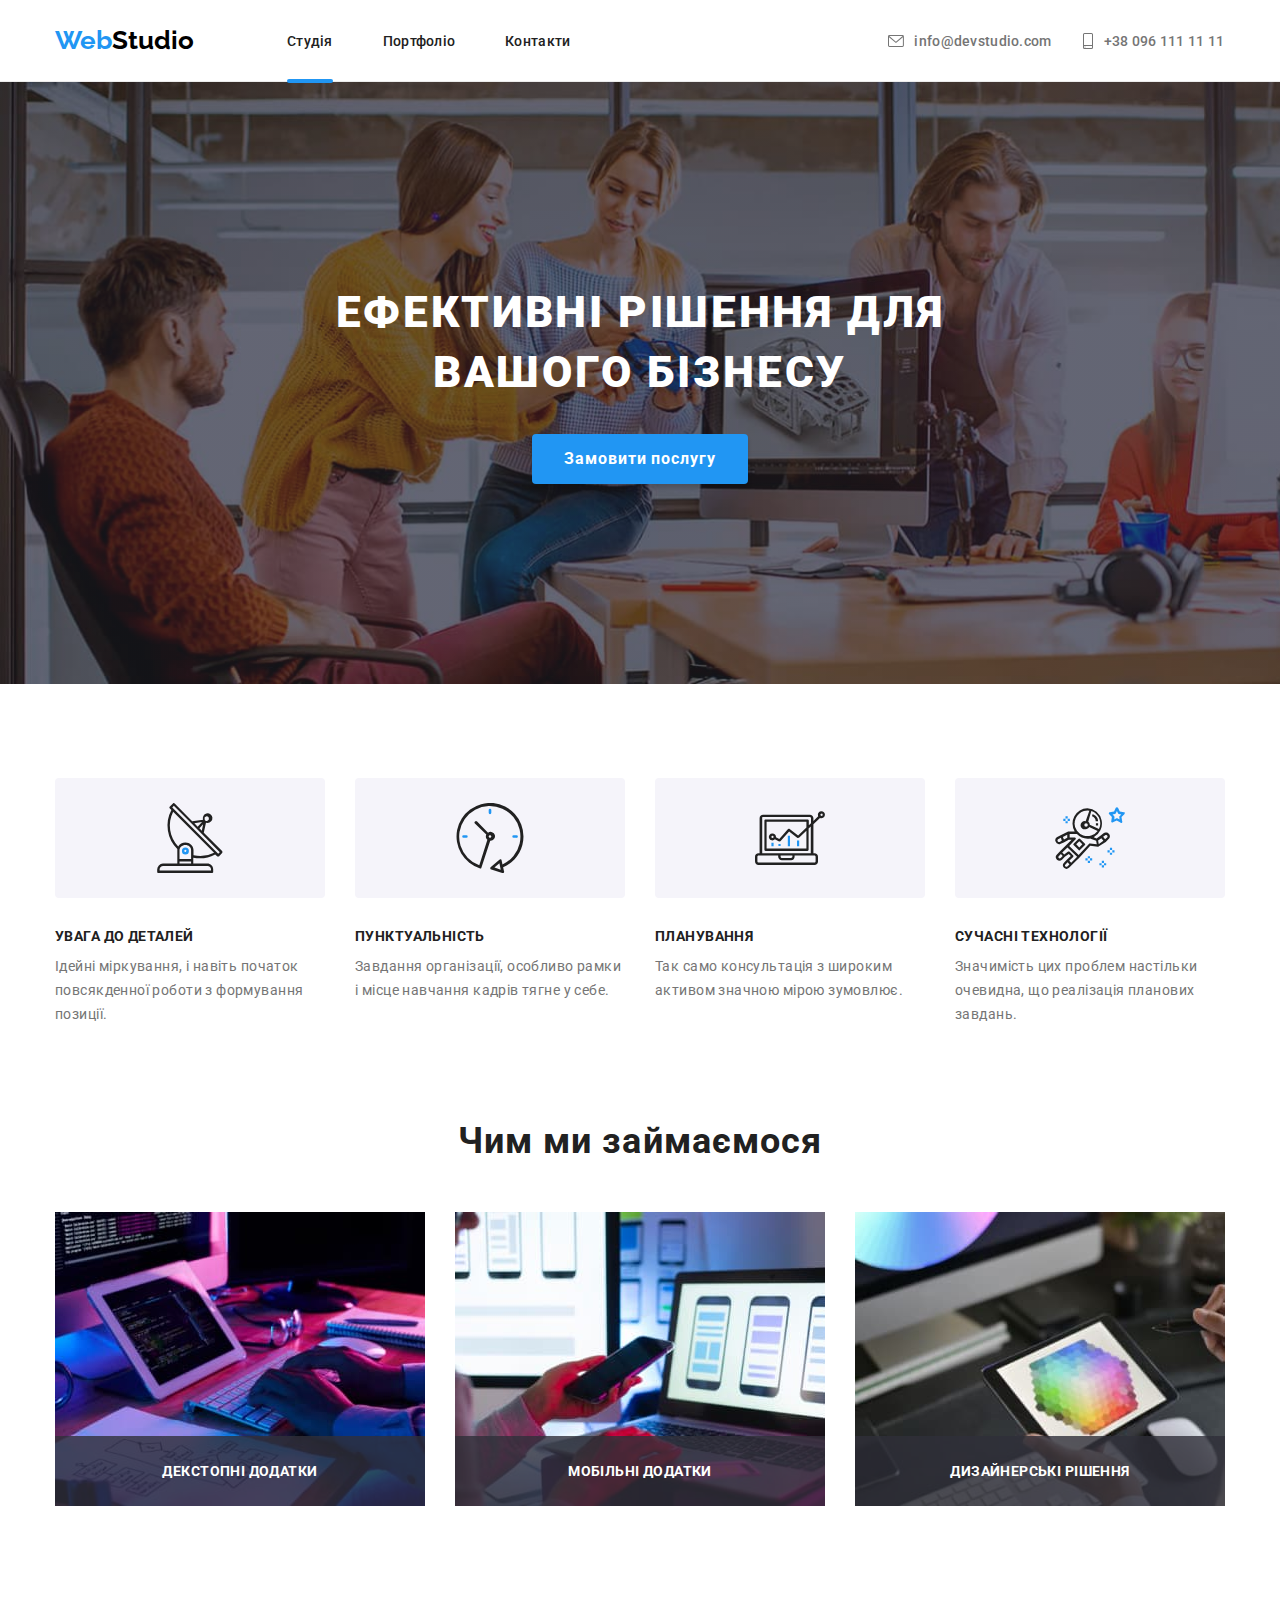
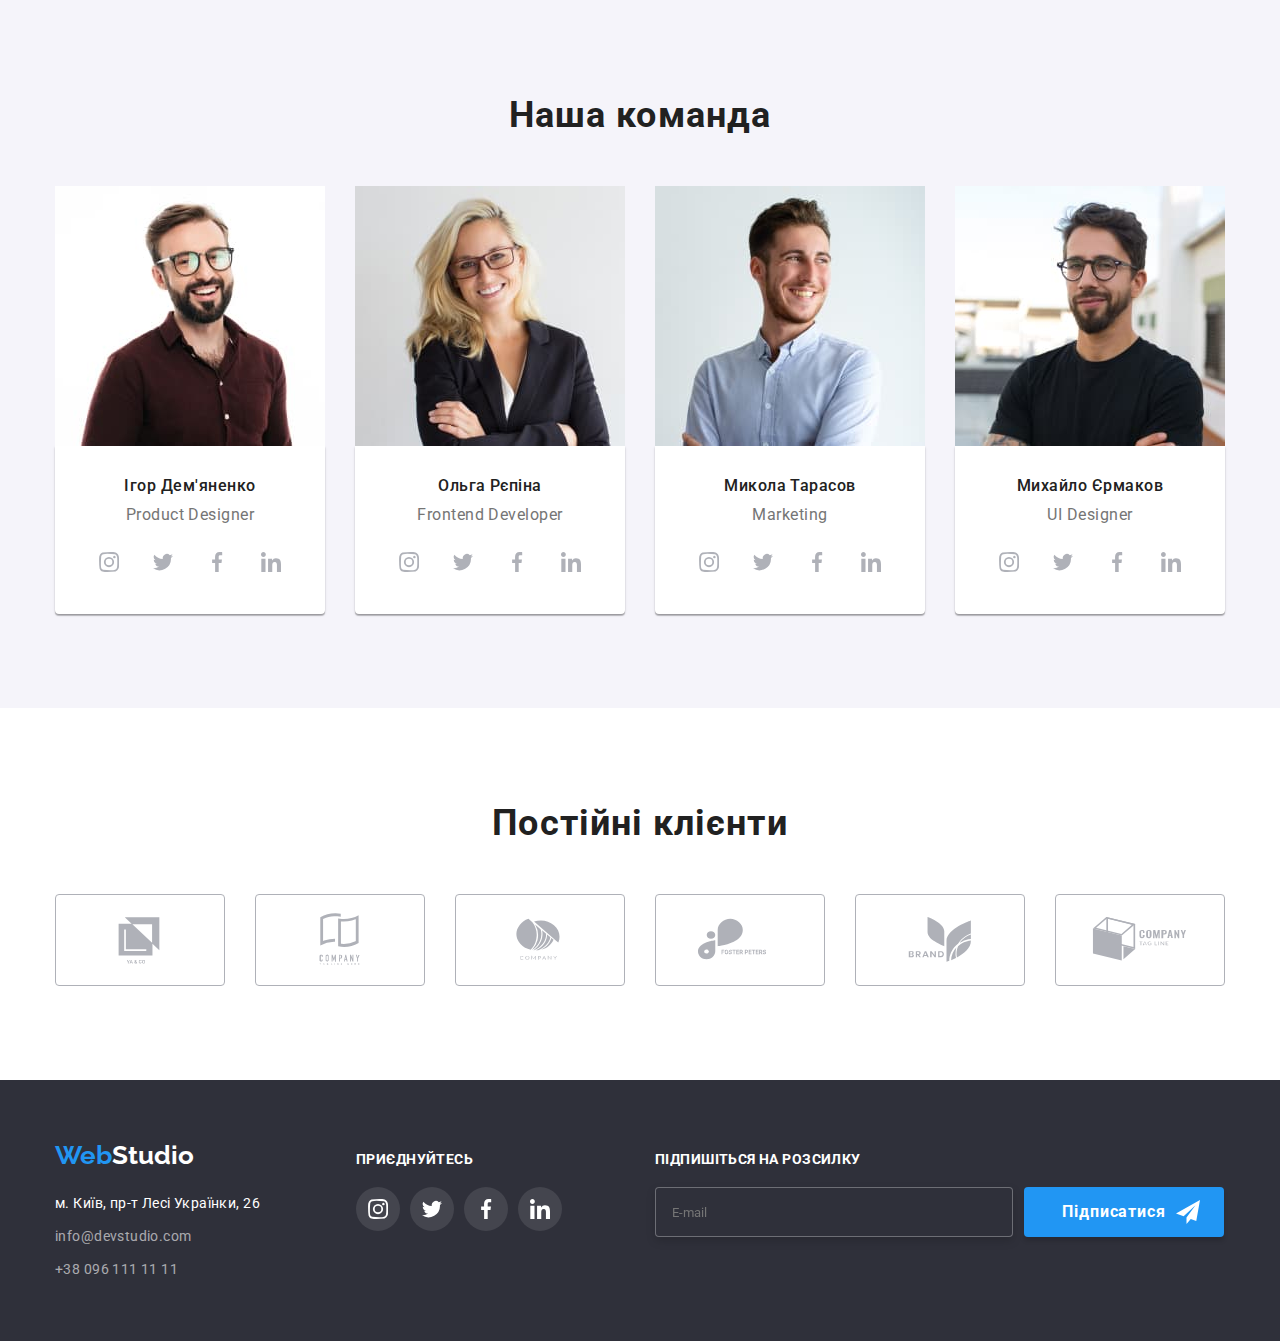
==== index.html @ 70cdcb5f "Add files via upload" ====
<!DOCTYPE html>
<html lang="uk">

<head>
    <meta charset="UTF-8" />
    <meta http-equiv="X-UA-Compatible" content="IE=edge" />
    <meta name="viewport" content="width=device-width, initial-scale=1.0" />
    
    <link rel="stylesheet" href="node_modules/modern-normalize/modern-normalize.css">
    <link rel="preconnect" href="https://fonts.googleapis.com">
    <link rel="preconnect" href="https://fonts.gstatic.com" crossorigin>
    <link href="https://fonts.googleapis.com/css2?family=Raleway:wght@700&family=Roboto:wght@400;500;700;900&display=swap"
      rel="stylesheet">
    <title>Web_studio</title> 
    <link rel="stylesheet" href="./css/main.min.css">
    
</head>

<body class="body">
    <!-- Header content -->
  
    <header class="header">
    

        <div class="conteiner-header">

            <a  class="logo-header" href="#">Web<span class="logo-type-header">Studio</span></a>

            <ul class="nav">
                <li class="list-studio"><a class="item-nav" href="./index.html">Студія</a></li>
                <li class="list-portfolio"><a href="./portfolio.html">Портфоліо</a></li>
                <li class="list-contact"><a href="/">Контакти</a></li>
            </ul>

            <div class="header-information">
              <ul class="header-icon">
                
                <li>
                  <a class="mail" href="mailto:info@devstudio.com">
                    <svg class="mail-icon" width="16" height="12">
                    <use href="./images/icons.svg#icon-envelope-5"></use>
                    </svg>
                    info@devstudio.com
                  </a>
                </li>
                
                <li>
                  <a class="tel" href="tel:+380961111111">
                    <svg class="tel-icon" width="12" height="16">
                    <use href="./images/icons.svg#icon-smartphone"></use>
                    </svg>
                    +38 096 111 11 11</a>
                </li>
              </ul>
            </div>
        </div>



    </header>

    <!-- Main content -->

    <main>
      <section class="title">
        <div class="conteiner-title">
                <h1 class="title-site">Ефективні рішення для вашого бізнесу</h1>
            
            <!-------------- MODAL------------>
                <button data-modal-open class="button" type="button"><span class="button-txt">Замовити послугу</span></button>
                <div data-modal class="backdrop is-hidden" >
                  <div class="modal">

                    <button data-modal-close class="btn-close">
                      <svg  class="close" width="18" height="18">
                      <use href="./images/close.svg#icon-close-black-18dp-2-1"></use>
                    </svg>
                    </button>

                    <p class="modal-title">Залиште свої дані, ми вам передзвонимо</p>                    

                    <form class="box-form">
                        <div class="form-field">
                          
                          <label for="name" class="form-label">Ім'я</label>
                          <input type="name" class="form-input" name="username" id="name"/>
                          <svg class="form-field-icon" width="18" height="18">
                            <use href="./images/symbol-defs .svg#icon-person"></use>
                          </svg>
                          
                        </div>
                        
                        <div class="form-field">
                          
                          <label for="tel" class="form-label">Телефон</label>
                          <input type="tel" class="form-input" name="phone_namber" id="tel" />
                          <svg class="form-field-icon" width="18" height="18">
                            <use href="./images/symbol-defs .svg#icon-phone"></use>
                          </svg>
                          
                        </div>
                        
                        <div class="form-field"> 
                          
                          <label for="E-mail" class="form-label">Пошта</label>
                          <input type="email" class="form-input" name="email" id="e-mail" />
                          <svg class="form-field-icon" width="18" height="18">
                            <use href="./images/symbol-defs .svg#icon-email"></use>
                          </svg>
                          
                        </div>
                        
                        <div class="form-field">
                          <label for="comment" class="form-label">Коментар</label>
                            <textarea name="comment" class="input-l" rows="6" placeholder="Введіть текст"></textarea>
                        </div>
                      


                      <div class="modal-conditions">
                        <label class="modal-form-txt">
                          <input class="checkbox" type="checkbox" name="agree" />
                          <span class="check__box">
                            <svg class="check__box_b" width="16" height="15">
                              <use href="./images/symbol-defs .svg#icon-checkbox-unchecked"></use>
                            </svg>
                          </span>
                          Погоджуюся з розсилкою та приймаю <span class="conditions">Умови договору</span>
                        </label>
                      </div>

                      <button class="button-modal" type="submit"><span class="button-modal-form-txt">Відправити</span></button>
                    </form>
                  </div>
                </div>
        </div>
        </section>
        <!--Особливості-->
        <section class="qualites">
          <div class="conteiner">
            <ul class="qualites-list">
                <li>
                  <div class="qualites-icon-warning">
                    <svg class="icon-warning" width="70" height="70">
                      <use href="./images/icons.svg#icon-icon3"></use>
                    </svg>
                  </div>
                    <h3 class="qualites-title">Увага до деталей</h3>
                    <p class="qualites-txt">Ідейні міркування, і навіть початок повсякденної роботи з формування позиції.</p>
                </li>
                <li>
                  <div class="qualites-icon-warning">
                    <svg class="icon-warning" width="70" height="70">
                      <use href="./images/icons.svg#icon-icon4"></use>
                    </svg>
                  </div>
                    <h3 class="qualites-title">Пунктуальність</h3>
                        <p class="qualites-txt">Завдання організації, особливо рамки і місце навчання кадрів тягне у себе.</p>
                </li>
                <li>
                  <div class="qualites-icon-warning">
                    <svg class="icon-warning" width="70" height="70">
                      <use href="./images/icons.svg#icon-icon5"></use>
                    </svg>
                  </div>
                    <h3 class="qualites-title">Планування</h3>
                        <p class="qualites-txt">Так само консультація з широким активом значною мірою зумовлює.</p>
                    
                </li>
                <li>
                  <div class="qualites-icon-warning">
                    <svg class="icon-warning" width="70" height="70">
                      <use href="./images/icons.svg#icon-icon6"></use>
                    </svg>
                  </div>
                    <h3 class="qualites-title">Сучасні технології</h3>
                        <p class="qualites-txt">Значимість цих проблем настільки очевидна, що реалізація планових завдань.</p>
                </li>
            </ul>
          </div>
        </section>

        <!--Чим займаємося-->
        <section class="about-company">
              <div class="conteiner">
                  <h2 class="company-title">Чим ми займаємося</h2>

                  <div class="company-img">
                    <div class="company-img-label">
                      <img class="image-company" src="images/img_box1.jpg" alt="box1" width="370" height="294" />
                        <div class="label">
                          <p class="label-txt">Декстопні додатки</p>
                        </div>
                    </div>
                      
                    <div class="company-img-label">
                      <img class="image-company" src="images/img_box2.jpg" alt="box2" width="370" height="294" />
                        <div class="label">
                          <p class="label-txt">Мобільні додатки</p>
                        </div>
                    </div>
                      
                    <div class="company-img-label">
                      <img src="images/img_box3.jpg" alt="box3" width="370" height="294" />
                        <div class="label">
                          <p class="label-txt">Дизайнерські рішення</p>
                        </div>
                    </div>
                  </div>
                </div>

            </section>
        

        <!-- Наша команда -->
    <section class="command">
          
            <div class="conteiner">
            
              <h2 class="command-title">Наша команда</h2>

                <ul class="list-command">

                  <li>
                      <img src="images/img-1.jpg" alt="Фото чоловіка в окулярах з бородою" width="270" height="260">
                      <div class="card">
                        <h3 class="command-members">Ігор Дем'яненко</h3>
                        <p class="command-position">Product Designer</p>
                        <ul class="card-soc-link">
                          <li class="card-soc-item">
                            <a class="card-soc" href="#">
                              <svg class="card-soc-icon" width="20" height="20">
                                <use href="./images/icons.svg#icon-instagram"></use>
                              </svg>
                            </a>
                          </li>
                          <li class="card-soc-item">
                            <a class="card-soc" href="#">
                              <svg  class="card-soc-icon" width="20" height="20">
                                <use href="./images/icons.svg#icon-tw"></use>
                              </svg>
                            </a>
                          </li>
                          <li class="card-soc-item">
                            <a class="card-soc" href="#">
                              <svg  class="card-soc-icon" width="20" height="20">
                                <use href="./images/icons.svg#icon-facebook"></use>
                              </svg>
                            </a>
                          </li>
                          <li class="card-soc-item">
                            <a class="card-soc" href="#">
                              <svg class="card-soc-icon" width="20" height="20">
                                <use href="./images/icons.svg#icon-icon_IN"></use>
                              </svg>
                            </a>
                          </li>
                        
                        </ul>
                      </div>
                  </li>


                    <li>
                      <img src="images/img-2.jpg" alt="Фото жінки-блондинки в окулярах" width="270" height="260">
                        <div class="card">
                        <h3 class="command-members">Ольга Рєпіна</h3>
                        <p class="command-position">Frontend Developer</p>
                        <ul class="card-soc-link">
                          <li class="card-soc-item">
                            <a class="card-soc" href="#">
                              <svg class="card-soc-icon" width="20" height="20">
                                <use href="./images/icons.svg#icon-instagram"></use>
                              </svg>
                            </a>
                          </li>
                          <li class="card-soc-item">
                            <a class="card-soc" href="#">
                              <svg class="card-soc-icon" width="20" height="20">
                                <use href="./images/icons.svg#icon-tw"></use>
                              </svg>
                            </a>
                          </li>
                          <li class="card-soc-item">
                            <a class="card-soc" href="#">
                              <svg class="card-soc-icon" width="20" height="20">
                                <use href="./images/icons.svg#icon-facebook"></use>
                              </svg>
                            </a>
                          </li>
                          <li class="card-soc-item">
                            <a class="card-soc" href="#">
                              <svg class="card-soc-icon" width="20" height="20">
                                <use href="./images/icons.svg#icon-icon_IN"></use>
                              </svg>
                            </a>
                          </li>
                        
                        </ul>
                        </div>
                    </li>



                    <li>
                      <img src="images/img-3.jpg" alt="Фото молодого чоловіка, брюнета" width="270" height="260">
                      <div class="card">
                        <h3 class="command-members">Микола Тарасов</h3>
                        <p class="command-position">Marketing</p>
                        <ul class="card-soc-link">
                          <li class="card-soc-item">
                            <a class="card-soc" href="#">
                              <svg class="card-soc-icon" width="20" height="20">
                                <use href="./images/icons.svg#icon-instagram"></use>
                              </svg>
                            </a>
                          </li>
                          <li class="card-soc-item">
                            <a class="card-soc" href="#">
                              <svg class="card-soc-icon" width="20" height="20">
                                <use href="./images/icons.svg#icon-tw"></use>
                              </svg>
                            </a>
                          </li>
                          <li class="card-soc-item">
                            <a class="card-soc" href="#">
                              <svg class="card-soc-icon" width="20" height="20">
                                <use href="./images/icons.svg#icon-facebook"></use>
                              </svg>
                            </a>
                          </li>
                          <li class="card-soc-item">
                            <a class="card-soc" href="#">
                              <svg class="card-soc-icon" width="20" height="20">
                                <use href="./images/icons.svg#icon-icon_IN"></use>
                              </svg>
                            </a>
                          </li>
                        
                        </ul>
                      </div>
                    </li>



                    <li>
                      <img src="images/img-4.jpg" alt="Фото чоловіка в окулярах,брюнета" width="270" height="260">
                    <div class="card">
                      <h3 class="command-members">Михайло Єрмаков</h3>
                      <p class="command-position">UI Designer</p>
                      
                      <ul class="card-soc-link">
                        <li class="card-soc-item">
                          <a class="card-soc" href="#">
                            <svg class="card-soc-icon" width="20" height="20">
                              <use href="./images/icons.svg#icon-instagram"></use>
                            </svg>
                          </a>
                        </li>
                        <li class="card-soc-item">
                          <a class="card-soc" href="#">
                            <svg class="card-soc-icon" width="20" height="20">
                              <use href="./images/icons.svg#icon-tw"></use>
                            </svg>
                          </a>
                        </li>
                        <li class="card-soc-item">
                          <a class="card-soc" href="#">
                            <svg class="card-soc-icon" width="20" height="20">
                              <use href="./images/icons.svg#icon-facebook"></use>
                            </svg>
                          </a>
                        </li>
                        <li class="card-soc-item">
                          <a class="card-soc" href="#">
                            <svg class="card-soc-icon" width="20" height="20">
                              <use href="./images/icons.svg#icon-icon_IN"></use>
                            </svg>
                          </a>
                        </li>
                      
                      </ul>
                    </div>
                  </li>
                </ul>
        </div>
    </section>

    <section class="klients">
      <div class="conteiner">
        <h2 class="klients-title">Постійні клієнти</h2>
        <ul class="klients-list">
          <li class="klients-item">
              <a class="klients-link" href="#">
              <svg class="klients-icon" width="106" height="60">
                <use href="./images/icons.svg#icon-icon11"></use>
              </svg>
              </a>
          </li>
          <li class="klients-item">
            <a class="klients-link" href="#">
              <svg class="klients-icon" width="106" height="60">
                <use href="./images/icons.svg#icon-icon12"></use>
              </svg>
              </a>
          </li>
          <li class="klients-item">
            <a class="klients-link" href="#">
              <svg class="klients-icon" width="106" height="60">
                <use href="./images/icons.svg#icon-icon13"></use>
              </svg>
              </a>
          </li>
          <li class="klients-item">
            <a class="klients-link" href="#">
              <svg class="klients-icon" width="106" height="60">
                <use href="./images/icons.svg#icon-icon14"></use>
              </svg>
              </a>
          </li>
          <li class="klients-item">
            <a class="klients-link" href="#">
              <svg class="klients-icon" width="106" height="60">
                <use href="./images/icons.svg#icon-icon15"></use>
              </svg>
              </a>
          </li>
          <li class="klients-item">
            <a class="klients-link" href="#">
              <svg class="klients-icon" width="106" height="60">
                <use href="./images/icons.svg#icon-icon16"></use>
              </svg>
              </a>
          </li>
        </ul>
      </div>

    </section>
    </main>

    <!-- Footer content -->
    <footer class="footer">
        <!-- Підвал -->

      <div class="conteiner-footer">
        <div class="footer-loc">
            <a class="logo-block-footer" href="#">Web<span class="logo-type-footer">Studio</span></a>

            <address>
              <ul>
              <li class="list-footer">
                <a class="footer-geo" href="https://goo.gl/maps/CPtrU1FHBa2aNyZL9" target="_blank" rel="noopener noreferrer nofollow">м. Київ,
                    пр-т Лесі
                    Українки, 26</a>
              </li>
                <li class="list-footer">
                  <a class="footer-mail" href="mailto:info@devstudio.com">info@devstudio.com</a>
                </li>
                <li>
                  <a class="footer-tel" href="tel:+380961111111">+38 096 111 11 11</a>
                </li>
            </ul>
            </address>
        </div>
            
            <div class="footer-icon">
              <p class="footer-txt">Приєднуйтесь</p>
              <ul class="footer-icon-item">
                <li>
                  <a class="card-soc-footer" href="#">
                    <svg class="card-soc-icon-footer" width="20" height="20">
                    <use href="./images/icons.svg#icon-instagram"></use>
                    </svg>
                  </a>
                </li>

                <li>
                  <a class="card-soc-footer" href="#">
                    <svg class="card-soc-icon-footer" width="20" height="20">
                      <use href="./images/icons.svg#icon-tw"></use>
                    </svg>
                  </a>
                </li>

                <li>
                  <a class="card-soc-footer" href="#">
                    <svg class="card-soc-icon-footer" width="20" height="20">
                      <use href="./images/icons.svg#icon-facebook"></use>
                    </svg>
                  </a>
                </li>

                <li>
                  <a class="card-soc-footer" href="#">
                    <svg class="card-soc-icon-footer" width="20" height="20">
                      <use href="./images/icons.svg#icon-icon_IN"></use>
                    </svg>
                  </a>
                </li>
              </ul>
            </div>

            <div class="footer-form">
              <p class="footer-form-txt">Підпишіться на розсилку</p>
              <form>
                  <input class="form-mail" type="email" name="E-mail" id="E-mail" placeholder="E-mail" aria-label="E-mail" />
                  
                  <button class="footer-form-button" type="submit"><span class="footer-form-button-txt">Підписатися</span>
                  <svg class="footer-form-icon" width="24" height="24">
                  <use href="./images/symbol-defs .svg#icon-icon-send"></use>
                  </svg>
                </button>
              
              </form>
            </div>
        </div>
    </footer>
  <script src="./js/modal.js"></script>
</body>

</html>
---- css/main.min.css ----
nav,footer,header,aside{display:block}html,body{height:100%;width:100%;line-height:1;font-size:14px;font-family:"Roboto","Raleway"}input,button,textarea{font-family:inherit}input::-ms-clear{display:none}.button{cursor:pointer}img{vertical-align:top}h1,h2,h3,h4,h5,h6{font-size:inherit;font-weight:inherit}img{max-width:100%;display:block}textarea{resize:none}*{padding:0;margin:0;border:0}*,*:before,*:after{-webkit-box-sizing:border-box;box-sizing:border-box}button::-moz-focus-inner{padding:0;border:0}a,a:visited{text-decoration:none}a:hover{text-decoration:none}ul li{list-style:none}.header{padding-top:25px;padding-bottom:25px;border-bottom:1px solid #ececec}.conteiner-header{display:-webkit-box;display:-ms-flexbox;display:flex;-webkit-box-align:center;-ms-flex-align:center;align-items:center;width:1200px;margin:0 auto;padding:0 15px}.logo-header{color:#2196f3;font-family:"Raleway";font-weight:700;font-size:26px;line-height:31px;margin-right:93px}.logo-type-header{color:#000}.nav{display:-webkit-box;display:-ms-flexbox;display:flex;-webkit-box-align:center;-ms-flex-align:center;align-items:center;font-family:inherit;font-weight:500;font-size:14px;line-height:16px;letter-spacing:.02em;color:#212121;cursor:pointer;margin-right:318px}.list-studio,.list-portfolio{margin-right:50px}.nav>li>a{font-family:inherit;font-weight:500;font-size:14px;line-height:16px;letter-spacing:.02em;color:#212121;-webkit-transition-property:color;transition-property:color;-webkit-transition-duration:250ms;transition-duration:250ms;-webkit-transition-timing-function:cubic-bezier(0.4, 0, 0.2, 1);transition-timing-function:cubic-bezier(0.4, 0, 0.2, 1);padding-bottom:33px;position:relative}.nav>li>a:hover{color:#2196f3}.item-nav::after{position:absolute;content:"";display:block;width:100%;height:4px;background-color:#2196f3;border-radius:2px;left:0;bottom:-1px}.mail{font-family:inherit;font-weight:500;font-size:14px;line-height:16px;letter-spacing:.02em;color:#757575;margin-right:30px;display:-webkit-box;display:-ms-flexbox;display:flex;-webkit-box-align:center;-ms-flex-align:center;align-items:center;-webkit-transition-property:color;transition-property:color;-webkit-transition-duration:250ms;transition-duration:250ms;-webkit-transition-timing-function:cubic-bezier(0.4, 0, 0.2, 1);transition-timing-function:cubic-bezier(0.4, 0, 0.2, 1)}.mail:hover,.mail:focus{color:#2196f3}.mail-icon{margin-right:10px;fill:#757575;-webkit-transition-property:color;transition-property:color;-webkit-transition-duration:250ms;transition-duration:250ms;-webkit-transition-timing-function:cubic-bezier(0.4, 0, 0.2, 1);transition-timing-function:cubic-bezier(0.4, 0, 0.2, 1)}.mail:hover .mail-icon,.mail:focus .mail-icon{fill:#2196f3}.tel-icon{margin-right:10px;fill:currentColor;-webkit-transition-property:color;transition-property:color;-webkit-transition-duration:250ms;transition-duration:250ms;-webkit-transition-timing-function:cubic-bezier(0.4, 0, 0.2, 1);transition-timing-function:cubic-bezier(0.4, 0, 0.2, 1)}.tel:hover .tel-icon,.tel:focus .tel-icon{fill:#2196f3}.header-icon{display:-webkit-box;display:-ms-flexbox;display:flex;-webkit-box-align:center;-ms-flex-align:center;align-items:center;-webkit-box-pack:center;-ms-flex-pack:center;justify-content:center}.tel{font-family:inherit;font-weight:500;font-size:14px;line-height:16px;letter-spacing:.02em;color:#757575;display:-webkit-box;display:-ms-flexbox;display:flex;-webkit-box-align:center;-ms-flex-align:center;align-items:center;-webkit-transition-property:color;transition-property:color;-webkit-transition-duration:250ms;transition-duration:250ms;-webkit-transition-timing-function:cubic-bezier(0.4, 0, 0.2, 1);transition-timing-function:cubic-bezier(0.4, 0, 0.2, 1)}.tel:hover,.tel:focus{color:#2196f3}.title{background:#2f303a;padding:200px 0 200px 0;background-image:-webkit-gradient(linear, left top, right top, from(rgba(47, 48, 58, 0.4)), to(rgba(47, 48, 58, 0.4))),url(../images/img_bg.jpg);background-image:linear-gradient(to right, rgba(47, 48, 58, 0.4), rgba(47, 48, 58, 0.4)),url(../images/img_bg.jpg);background-repeat:no-repeat;background-size:cover}.title-site{font-family:inherit;font-weight:900;font-size:44px;line-height:60px;text-align:center;letter-spacing:.06em;text-transform:uppercase;color:#fff;max-width:696px;margin:0 auto;margin-bottom:32px}.conteiner-title{width:1200px;margin:0 auto;padding:0 15px}.conteiner{margin:0 auto;width:1200px;padding:0 15px}.button{display:block;margin:0 auto;background:#2196f3;-webkit-box-shadow:0px 4px 4px rgba(0,0,0,.15);box-shadow:0px 4px 4px rgba(0,0,0,.15);border-radius:4px;padding:10px 32px 10px 32px;-webkit-transition-property:background-color;transition-property:background-color;-webkit-transition-duration:250ms;transition-duration:250ms;-webkit-transition-timing-function:cubic-bezier(0.4, 0, 0.2, 1);transition-timing-function:cubic-bezier(0.4, 0, 0.2, 1)}.button:hover,.button:focus{background:#188ce8;-webkit-box-shadow:0px 4px 4px rgba(0,0,0,.15);box-shadow:0px 4px 4px rgba(0,0,0,.15)}.button:active{background:#188ce8;-webkit-box-shadow:0px 4px 4px rgba(0,0,0,.15);box-shadow:0px 4px 4px rgba(0,0,0,.15)}.button-txt{font-family:inherit;font-weight:700;font-size:16px;line-height:30px;display:-webkit-box;display:-ms-flexbox;display:flex;-webkit-box-align:center;-ms-flex-align:center;align-items:center;text-align:center;letter-spacing:.06em;color:#fff}.qualites{display:-webkit-box;display:-ms-flexbox;display:flex;-ms-flex-line-pack:center;align-content:center;padding-top:94px;padding-bottom:94px}.qualites-list{display:-webkit-box;display:-ms-flexbox;display:flex;gap:30px}.qualites-icon-warning{margin:0 auto;width:270px;height:120px;background:#f5f4fa;border-radius:4px;margin-bottom:30px;display:-webkit-box;display:-ms-flexbox;display:flex;-webkit-box-pack:center;-ms-flex-pack:center;justify-content:center;-webkit-box-align:center;-ms-flex-align:center;align-items:center}.qualites-title{font-family:inherit;font-weight:700;font-size:14px;line-height:16px;letter-spacing:.03em;text-transform:uppercase;color:#212121;margin-bottom:10px}.qualites-txt{font-family:inherit;font-weight:400;font-size:14px;line-height:24px;letter-spacing:.03em;color:#757575;width:270px}.about-company{padding-bottom:94px}.company-title{font-family:inherit;font-weight:700;font-size:36px;line-height:42px;text-align:center;letter-spacing:.03em;color:#212121;text-align:center;margin-bottom:50px}.company-img{display:-webkit-box;display:-ms-flexbox;display:flex;position:relative}.company-img-label{position:relative}.image-company{margin-right:30px}.label{position:absolute;width:370px;height:70px;background:rgba(47,48,58,.8);bottom:0}.label-txt{font-weight:700;font-size:14px;line-height:16px;text-align:center;letter-spacing:.03em;text-transform:uppercase;color:#fff;margin-top:27px}.command{padding-top:94px;padding-bottom:94px;background:#f5f4fa}.command-title{font-family:inherit;font-weight:700;font-size:36px;line-height:42px;text-align:center;letter-spacing:.03em;color:#212121;margin-bottom:50px}.list-command{display:-webkit-box;display:-ms-flexbox;display:flex;-ms-flex-line-pack:center;align-content:center}.list-command>li{margin-right:30px}.command-members{font-family:inherit;font-weight:500;font-size:16px;line-height:19px;text-align:center;letter-spacing:.03em;color:#212121;margin-bottom:10px}.command-position{font-family:inherit;font-weight:400;font-size:16px;line-height:19px;text-align:center;letter-spacing:.03em;color:#757575;margin-bottom:16px}.card{width:270px;padding:30px;background:#fff;-webkit-box-shadow:0px 1px 3px rgba(0,0,0,.12),0px 1px 1px rgba(0,0,0,.14),0px 2px 1px rgba(0,0,0,.2);box-shadow:0px 1px 3px rgba(0,0,0,.12),0px 1px 1px rgba(0,0,0,.14),0px 2px 1px rgba(0,0,0,.2);border-radius:0px 0px 4px 4px}.card-soc-link{display:-webkit-box;display:-ms-flexbox;display:flex;-webkit-box-pack:center;-ms-flex-pack:center;justify-content:center;gap:10px}.card-soc{display:-webkit-box;display:-ms-flexbox;display:flex;-webkit-box-align:center;-ms-flex-align:center;align-items:center;-webkit-box-pack:center;-ms-flex-pack:center;justify-content:center;width:44px;height:44px;background-color:#fff;border-radius:50%;-webkit-transition-property:background-color;transition-property:background-color;-webkit-transition-duration:250ms;transition-duration:250ms;-webkit-transition-timing-function:cubic-bezier(0.4, 0, 0.2, 1);transition-timing-function:cubic-bezier(0.4, 0, 0.2, 1)}.card-soc:hover,.card-soc:focus{background-color:#2196f3;outline:none}.card-soc-icon{fill:#afb1b8;-webkit-transition-property:fill;transition-property:fill;-webkit-transition-duration:250ms;transition-duration:250ms;-webkit-transition-timing-function:cubic-bezier(0.4, 0, 0.2, 1);transition-timing-function:cubic-bezier(0.4, 0, 0.2, 1)}.card-soc:hover .card-soc-icon,.card-soc:focus .card-soc-icon{fill:#fff}.klients{padding-top:94px;padding-bottom:94px}.klients-title{font-style:normal;font-weight:700;font-size:36px;line-height:42px;text-align:center;letter-spacing:.03em;color:#212121;margin-bottom:50px}.klients-list{display:-webkit-box;display:-ms-flexbox;display:flex;-ms-flex-line-pack:center;align-content:center;-webkit-box-pack:center;-ms-flex-pack:center;justify-content:center;gap:30px}.klients-link{display:-webkit-box;display:-ms-flexbox;display:flex;-webkit-box-align:center;-ms-flex-align:center;align-items:center;-webkit-box-pack:center;-ms-flex-pack:center;justify-content:center;border:1px solid #afb1b8;border-radius:4px;width:170px;height:92px;-webkit-transition-property:border;transition-property:border;-webkit-transition-duration:250ms;transition-duration:250ms;-webkit-transition-timing-function:cubic-bezier(0.4, 0, 0.2, 1);transition-timing-function:cubic-bezier(0.4, 0, 0.2, 1)}.klients-link:hover,.klients-link:focus{border:1px solid #2196f3}.klients-icon{fill:#afb1b8;-webkit-transition-property:fill;transition-property:fill;-webkit-transition-duration:250ms;transition-duration:250ms;-webkit-transition-timing-function:cubic-bezier(0.4, 0, 0.2, 1);transition-timing-function:cubic-bezier(0.4, 0, 0.2, 1)}.klients-link:hover .klients-icon,.klients-link:focus .klients-icon{fill:#2196f3}.logo-block-footer{display:inline-block;font-family:"Raleway";font-weight:700;font-size:26px;line-height:31px;color:#2196f3;margin-bottom:20px}.logo-type-footer{color:#fff}.list-footer{margin-bottom:9px;width:231px}.footer{padding-bottom:60px;padding-top:60px;background:#2f303a}.conteiner-footer{width:1200px;margin:0 auto;padding:0 15px;display:-webkit-box;display:-ms-flexbox;display:flex;-webkit-box-align:baseline;-ms-flex-align:baseline;align-items:baseline}.footer-loc{margin-right:70px}.footer-geo{font-family:inherit;font-style:normal;font-size:14px;line-height:24px;letter-spacing:.03em;color:#fff}.footer-mail{font-family:inherit;font-style:normal;font-size:14px;line-height:24px;letter-spacing:.03em;color:rgba(255,255,255,.6)}.footer-tel{font-family:inherit;font-style:normal;font-size:14px;line-height:24px;letter-spacing:.03em;color:rgba(255,255,255,.6)}.footer-icon{display:inline-block;margin-right:93px}.footer-icon-item{display:-webkit-box;display:-ms-flexbox;display:flex;gap:10px}.footer-txt{font-family:"Roboto";font-style:normal;font-weight:700;font-size:14px;line-height:16px;letter-spacing:.03em;text-transform:uppercase;color:#fff;margin-bottom:20px}.card-soc-footer{display:-webkit-box;display:-ms-flexbox;display:flex;-webkit-box-align:center;-ms-flex-align:center;align-items:center;-webkit-box-pack:center;-ms-flex-pack:center;justify-content:center;width:44px;height:44px;background:rgba(255,255,255,.1);border-radius:50%;-webkit-transition-property:background-color;transition-property:background-color;-webkit-transition-duration:250ms;transition-duration:250ms;-webkit-transition-timing-function:cubic-bezier(0.4, 0, 0.2, 1);transition-timing-function:cubic-bezier(0.4, 0, 0.2, 1)}.card-soc-footer:hover,.card-soc-footer:focus{background-color:#2196f3}.card-soc-icon-footer{fill:#fff}.footer-form{display:inline-block}.footer-form-txt{margin-bottom:20px;font-family:"Roboto";font-style:normal;font-weight:700;font-size:14px;line-height:16px;letter-spacing:.03em;text-transform:uppercase;color:#fff}.form-mail{color:#fff;border:1px solid rgba(255,255,255,.3);-webkit-filter:drop-shadow(0px 4px 4px rgba(0, 0, 0, 0.15));filter:drop-shadow(0px 4px 4px rgba(0, 0, 0, 0.15));border-radius:4px;width:358px;height:50px;background:#2f303a;padding-left:16px;margin-right:11px;position:relative}.footer-form-button{background:#2196f3;-webkit-box-shadow:0px 4px 4px rgba(0,0,0,.15);box-shadow:0px 4px 4px rgba(0,0,0,.15);border-radius:4px;width:200px;height:50px;position:absolute}.footer-form-button-txt{font-family:"Roboto";font-style:normal;font-weight:700;font-size:16px;line-height:30px;letter-spacing:.06em;color:#fff;margin-right:10px;margin-left:-10px}.footer-form-icon{position:absolute;top:13px}.main-buttons{padding-top:94px;padding-bottom:94px}.buttons{display:-webkit-box;display:-ms-flexbox;display:flex;-webkit-box-pack:center;-ms-flex-pack:center;justify-content:center;margin-bottom:50px}ul.buttons>li{display:inline;margin-right:8px}.button-sites{padding:6px 22px 6px 22px;background:#f5f4fa;font-family:inherit;font-weight:500;font-size:16px;line-height:26px;text-align:center;letter-spacing:.03em;color:#212121;border-radius:4px;cursor:pointer;-webkit-transition-property:background,color,-webkit-box-shadow;transition-property:background,color,-webkit-box-shadow;transition-property:background,color,box-shadow;transition-property:background,color,box-shadow,-webkit-box-shadow;-webkit-transition-duration:250ms;transition-duration:250ms;-webkit-transition-timing-function:cubic-bezier(0.4, 0, 0.2, 1);transition-timing-function:cubic-bezier(0.4, 0, 0.2, 1)}.button-sites:active,.button-sites:hover,.button-sites:focus{background:#2196f3;color:#fff;border-radius:4px;-webkit-box-shadow:0px 3px 1px rgba(0,0,0,.1),0px 1px 2px rgba(0,0,0,.08),0px 2px 2px rgba(0,0,0,.12);box-shadow:0px 3px 1px rgba(0,0,0,.1),0px 1px 2px rgba(0,0,0,.08),0px 2px 2px rgba(0,0,0,.12)}.portfolio-content{position:relative;width:1200px;margin:0 auto;display:-webkit-box;display:-ms-flexbox;display:flex;-ms-flex-wrap:wrap;flex-wrap:wrap;gap:30px}.portfolio-content>li{-webkit-transition-property:-webkit-box-shadow;transition-property:-webkit-box-shadow;transition-property:box-shadow;transition-property:box-shadow, -webkit-box-shadow;-webkit-transition-duration:250ms;transition-duration:250ms;-webkit-transition-timing-function:cubic-bezier(0.4, 0, 0.2, 1);transition-timing-function:cubic-bezier(0.4, 0, 0.2, 1)}.portfolio-content>li:hover{-webkit-box-shadow:0px 1px 1px rgba(0,0,0,.12),0px 4px 4px rgba(0,0,0,.06),1px 4px 6px rgba(0,0,0,.16);box-shadow:0px 1px 1px rgba(0,0,0,.12),0px 4px 4px rgba(0,0,0,.06),1px 4px 6px rgba(0,0,0,.16)}.portfolio-content>li:hover .product-overlay{-webkit-transform:translateY(0);transform:translateY(0)}.portfolio-content-link{position:relative;overflow:hidden}.product-overlay{position:absolute;top:0;height:294px;width:370px;-webkit-transform:translateY(137%);transform:translateY(137%);-webkit-transition:-webkit-transform;transition:-webkit-transform;transition:transform;transition:transform, -webkit-transform;-webkit-transition-duration:250ms;transition-duration:250ms;-webkit-transition-timing-function:cubic-bezier(0.4, 0, 0.2, 1);transition-timing-function:cubic-bezier(0.4, 0, 0.2, 1);background:rgba(33,150,243,.9)}.portfolio-content>li:hover .product-overlay{-webkit-transform:translateY(0);transform:translateY(0)}.portfolio-box-text{font-weight:400;font-size:18px;line-height:28px;letter-spacing:.03em;font-style:normal;font-family:"Roboto";color:#fff;padding:63px 24px}.box-portfolio{padding:20px 24px 20px 24px;background:#fff;border:1px solid #eee;border-top:0px}.box-title{margin-bottom:4px;font-family:inherit;font-weight:700;font-size:18px;line-height:36px;letter-spacing:.06em;color:#212121}.box-description{font-family:inherit;font-weight:400;font-size:16px;line-height:30px;letter-spacing:.03em;color:#757575}.backdrop{position:fixed;top:0;left:0;width:100%;height:100%;background:rgba(0,0,0,.2);opacity:1;-webkit-transition:visibility,opacity 250ms cubic-bezier(0.4, 0, 0.2, 1);transition:visibility,opacity 250ms cubic-bezier(0.4, 0, 0.2, 1)}.backdrop.is-hidden{opacity:0;pointer-events:none;visibility:hidden}.modal{position:absolute;top:50%;left:50%;-webkit-transform:translate(-50%, -50%);transform:translate(-50%, -50%);width:528px;height:581px;background:#fff;-webkit-box-shadow:0px 1px 3px rgba(0,0,0,.12),0px 1px 1px rgba(0,0,0,.14),0px 2px 1px rgba(0,0,0,.2);box-shadow:0px 1px 3px rgba(0,0,0,.12),0px 1px 1px rgba(0,0,0,.14),0px 2px 1px rgba(0,0,0,.2);border-radius:4px;padding:40px}label{display:-webkit-box;display:-ms-flexbox;display:flex}.modal-title{font-family:"Roboto";font-style:normal;font-weight:700;font-size:20px;line-height:23px;text-align:center;letter-spacing:.03em;color:#212121;margin-bottom:12px}.box-form{width:100%}.form-field{margin-bottom:10px;position:relative}.form-input{margin:0;border:1px solid rgba(33,33,33,.2);border-radius:4px;width:100%;padding:12px 42px;-webkit-transition-property:border;transition-property:border;-webkit-transition-duration:250ms;transition-duration:250ms;-webkit-transition-timing-function:cubic-bezier(0.4, 0, 0.2, 1);transition-timing-function:cubic-bezier(0.4, 0, 0.2, 1);cursor:pointer}.form-input:hover,.form-input:focus{border:1px solid #2196f3}.form-field-icon{position:absolute;top:29px;left:12px;-webkit-transition-property:fill;transition-property:fill;-webkit-transition-duration:250ms;transition-duration:250ms;-webkit-transition-timing-function:cubic-bezier(0.4, 0, 0.2, 1);transition-timing-function:cubic-bezier(0.4, 0, 0.2, 1)}.form-input:hover+.form-field-icon,.form-input:focus+.form-field-icon{fill:#2196f3}.input-l{margin:0;border:1px solid rgba(33,33,33,.2);border-radius:4px;width:100%;padding:12px 16px;-webkit-transition-property:border;transition-property:border;-webkit-transition-duration:250ms;transition-duration:250ms;-webkit-transition-timing-function:cubic-bezier(0.4, 0, 0.2, 1);transition-timing-function:cubic-bezier(0.4, 0, 0.2, 1);cursor:pointer}.input-l:hover,.input-l:focus{border:1px solid #2196f3}.form-label{margin-bottom:4px;font-weight:400;font-size:12px;line-height:14px;letter-spacing:.01em;color:#757575}.modal-conditions{margin-bottom:30px;margin-right:12px}.modal-form-txt{font-family:"Roboto";font-style:normal;font-weight:400;font-size:14px;line-height:24px;letter-spacing:.03em;color:#757575}.conditions{font-family:"Roboto";font-style:normal;font-weight:400;font-size:14px;line-height:24px;letter-spacing:.03em;-webkit-text-decoration-line:underline;text-decoration-line:underline;color:#2196f3;margin-left:5px}.close{position:absolute;top:6px;right:5px}.btn-close:hover>.close,.btn-close:focus>.close{fill:#2196f3}.btn-close{position:absolute;right:8px;top:8px;border-radius:50%;width:30px;height:30px;background:#fff;border:1px solid rgba(0,0,0,.1);cursor:pointer}.checkbox{margin-top:4px;margin-right:7px;width:16px;height:15px;appearance:none;-webkit-appearance:none;-moz-appearance:none;display:-webkit-box;display:-ms-flexbox;display:flex}.check__box{margin-right:7px;margin-top:4px;width:16px;height:15px;display:-webkit-box;display:-ms-flexbox;display:flex}.checkbox:checked+.check__box{background-image:url(../images/icon_check.svg)}.checkbox:checked+.check__box>.check__box_b{opacity:0}.button-modal{background:#2196f3;-webkit-box-shadow:0px 4px 4px rgba(0,0,0,.15);box-shadow:0px 4px 4px rgba(0,0,0,.15);border-radius:4px;width:200px;height:50px;margin:0 164px;-webkit-transition-property:background;transition-property:background;-webkit-transition-duration:250ms;transition-duration:250ms;-webkit-transition-timing-function:cubic-bezier(0.4, 0, 0.2, 1);transition-timing-function:cubic-bezier(0.4, 0, 0.2, 1);-webkit-transform:translateX(-20%);transform:translateX(-20%)}.button-modal:hover,.button-modal:focus{background:#188ce8}.button-modal-form-txt{font-weight:700;font-size:16px;line-height:30px;letter-spacing:.06em;color:#fff}/*# sourceMappingURL=main.min.css.map */
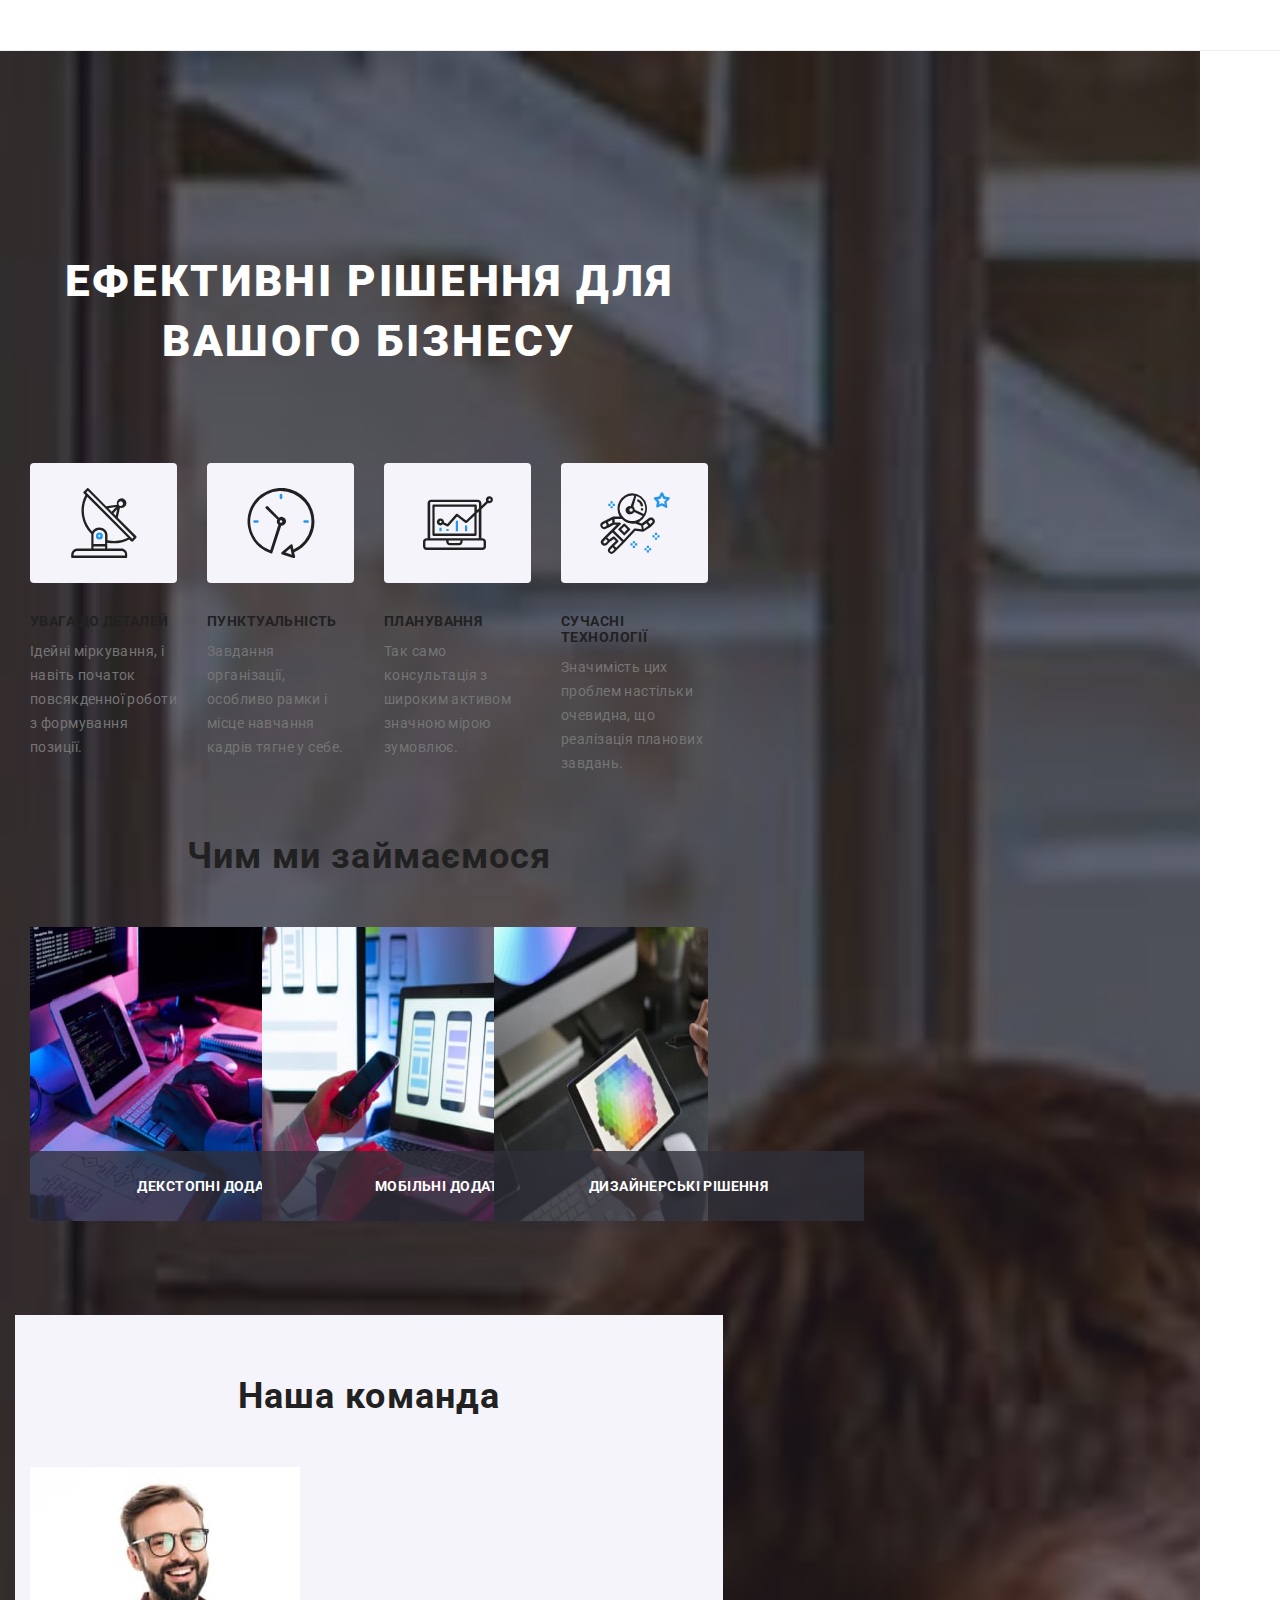
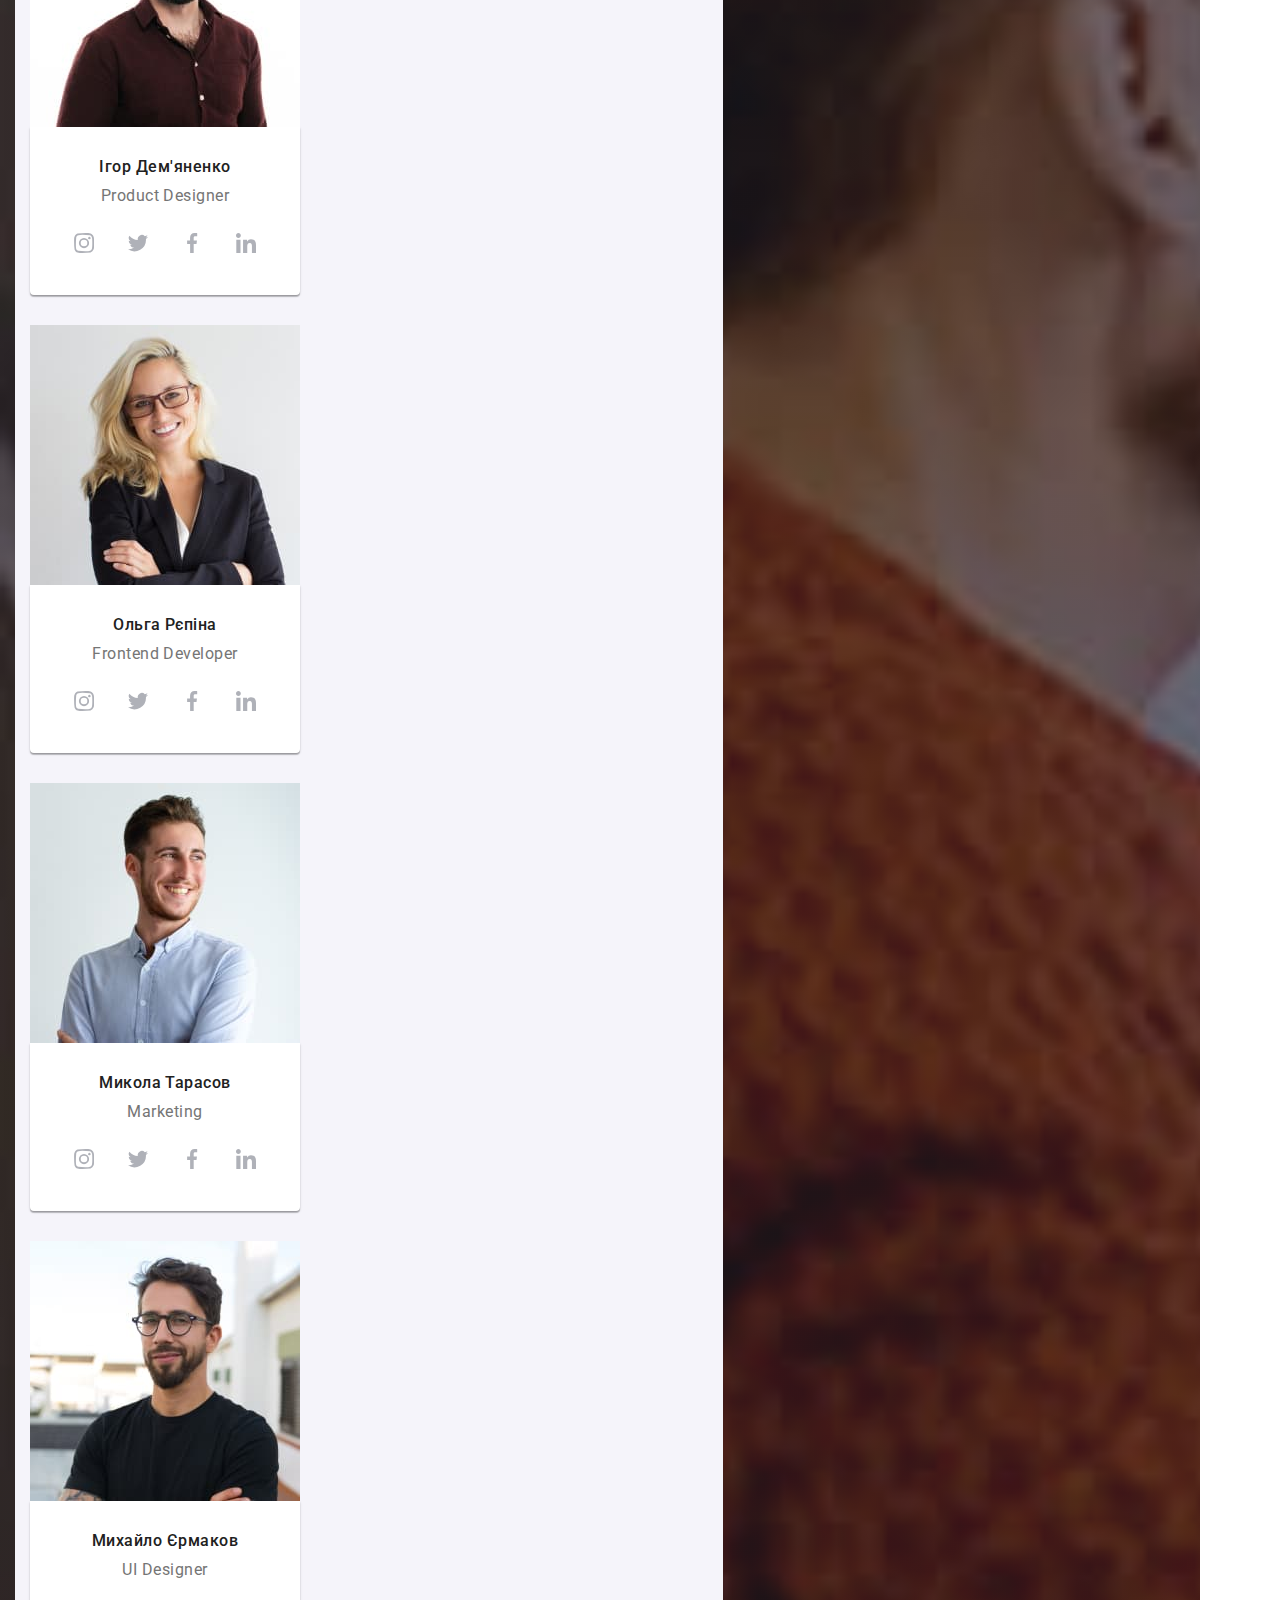
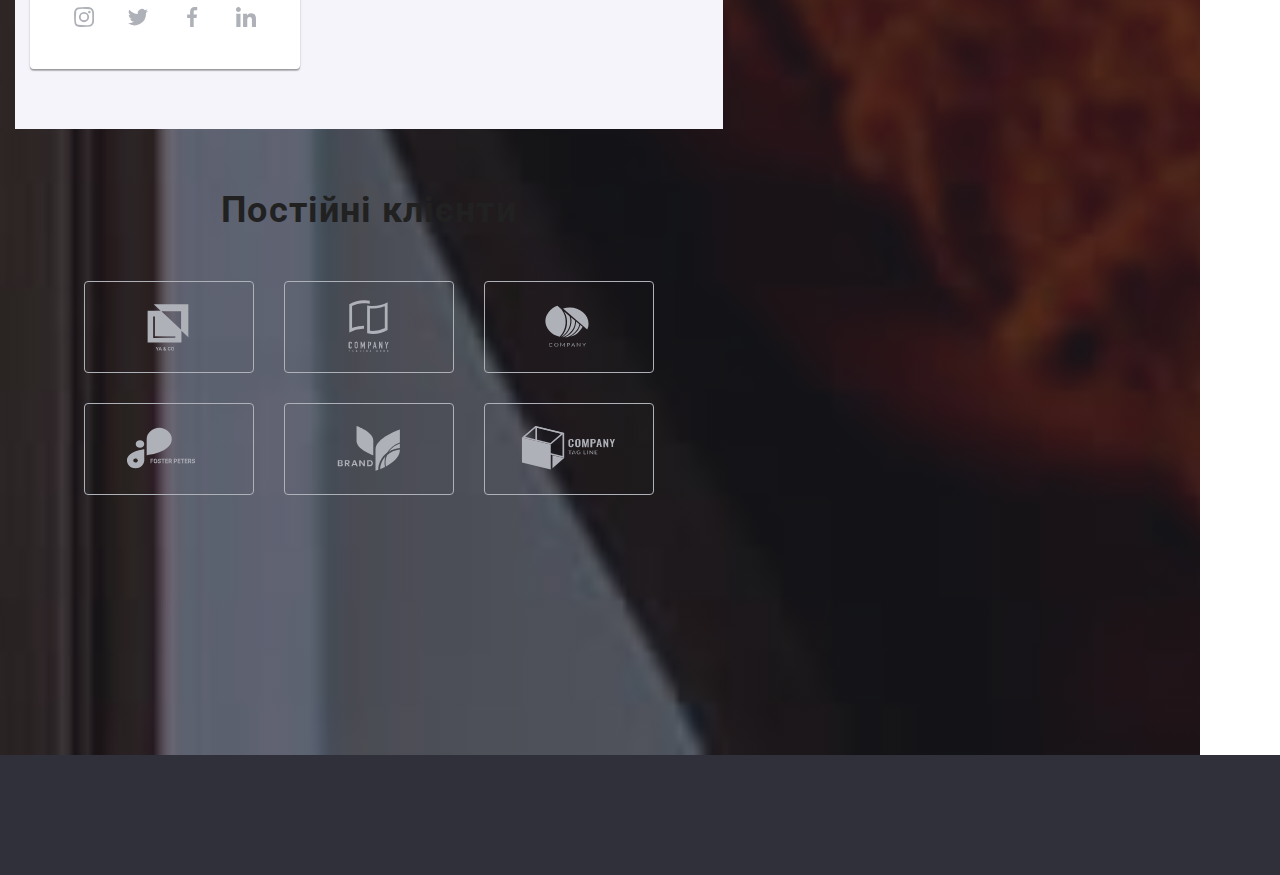
==== commit 332faa1a: "/" ====
--- a/index.html
+++ b/index.html
@@ -22,7 +22,7 @@
     <header class="header">
     
 
-        <div class="conteiner-header">
+        <!-- <div class="conteiner-header">
 
             <a  class="logo-header" href="#">Web<span class="logo-type-header">Studio</span></a>
 
@@ -53,7 +53,7 @@
                 </li>
               </ul>
             </div>
-        </div>
+        </div> -->
 
 
 
@@ -67,7 +67,7 @@
                 <h1 class="title-site">Ефективні рішення для вашого бізнесу</h1>
             
             <!-------------- MODAL------------>
-                <button data-modal-open class="button" type="button"><span class="button-txt">Замовити послугу</span></button>
+                <!-- <button data-modal-open class="button" type="button"><span class="button-txt">Замовити послугу</span></button>
                 <div data-modal class="backdrop is-hidden" >
                   <div class="modal">
 
@@ -134,12 +134,12 @@
                   </div>
                 </div>
         </div>
-        </section>
+        </section> -->
         <!--Особливості-->
         <section class="qualites">
           <div class="conteiner">
             <ul class="qualites-list">
-                <li>
+                <li class="qualites-item">
                   <div class="qualites-icon-warning">
                     <svg class="icon-warning" width="70" height="70">
                       <use href="./images/icons.svg#icon-icon3"></use>
@@ -148,7 +148,7 @@
                     <h3 class="qualites-title">Увага до деталей</h3>
                     <p class="qualites-txt">Ідейні міркування, і навіть початок повсякденної роботи з формування позиції.</p>
                 </li>
-                <li>
+                <li class="qualites-item">
                   <div class="qualites-icon-warning">
                     <svg class="icon-warning" width="70" height="70">
                       <use href="./images/icons.svg#icon-icon4"></use>
@@ -157,7 +157,7 @@
                     <h3 class="qualites-title">Пунктуальність</h3>
                         <p class="qualites-txt">Завдання організації, особливо рамки і місце навчання кадрів тягне у себе.</p>
                 </li>
-                <li>
+                <li class="qualites-item">
                   <div class="qualites-icon-warning">
                     <svg class="icon-warning" width="70" height="70">
                       <use href="./images/icons.svg#icon-icon5"></use>
@@ -167,7 +167,7 @@
                         <p class="qualites-txt">Так само консультація з широким активом значною мірою зумовлює.</p>
                     
                 </li>
-                <li>
+                <li class="qualites-item">
                   <div class="qualites-icon-warning">
                     <svg class="icon-warning" width="70" height="70">
                       <use href="./images/icons.svg#icon-icon6"></use>
@@ -180,7 +180,7 @@
           </div>
         </section>
 
-        <!--Чим займаємося-->
+        <!-- Чим займаємося-->
         <section class="about-company">
               <div class="conteiner">
                   <h2 class="company-title">Чим ми займаємося</h2>
@@ -442,7 +442,7 @@
     <footer class="footer">
         <!-- Підвал -->
 
-      <div class="conteiner-footer">
+      <!-- <div class="conteiner-footer">
         <div class="footer-loc">
             <a class="logo-block-footer" href="#">Web<span class="logo-type-footer">Studio</span></a>
 
@@ -514,7 +514,7 @@
               </form>
             </div>
         </div>
-    </footer>
+    </footer> -->
   <script src="./js/modal.js"></script>
 </body>
 
--- a/css/main.min.css
+++ b/css/main.min.css
@@ -1 +1 @@
-nav,footer,header,aside{display:block}html,body{height:100%;width:100%;line-height:1;font-size:14px;font-family:"Roboto","Raleway"}input,button,textarea{font-family:inherit}input::-ms-clear{display:none}.button{cursor:pointer}img{vertical-align:top}h1,h2,h3,h4,h5,h6{font-size:inherit;font-weight:inherit}img{max-width:100%;display:block}textarea{resize:none}*{padding:0;margin:0;border:0}*,*:before,*:after{-webkit-box-sizing:border-box;box-sizing:border-box}button::-moz-focus-inner{padding:0;border:0}a,a:visited{text-decoration:none}a:hover{text-decoration:none}ul li{list-style:none}.header{padding-top:25px;padding-bottom:25px;border-bottom:1px solid #ececec}.conteiner-header{display:-webkit-box;display:-ms-flexbox;display:flex;-webkit-box-align:center;-ms-flex-align:center;align-items:center;width:1200px;margin:0 auto;padding:0 15px}.logo-header{color:#2196f3;font-family:"Raleway";font-weight:700;font-size:26px;line-height:31px;margin-right:93px}.logo-type-header{color:#000}.nav{display:-webkit-box;display:-ms-flexbox;display:flex;-webkit-box-align:center;-ms-flex-align:center;align-items:center;font-family:inherit;font-weight:500;font-size:14px;line-height:16px;letter-spacing:.02em;color:#212121;cursor:pointer;margin-right:318px}.list-studio,.list-portfolio{margin-right:50px}.nav>li>a{font-family:inherit;font-weight:500;font-size:14px;line-height:16px;letter-spacing:.02em;color:#212121;-webkit-transition-property:color;transition-property:color;-webkit-transition-duration:250ms;transition-duration:250ms;-webkit-transition-timing-function:cubic-bezier(0.4, 0, 0.2, 1);transition-timing-function:cubic-bezier(0.4, 0, 0.2, 1);padding-bottom:33px;position:relative}.nav>li>a:hover{color:#2196f3}.item-nav::after{position:absolute;content:"";display:block;width:100%;height:4px;background-color:#2196f3;border-radius:2px;left:0;bottom:-1px}.mail{font-family:inherit;font-weight:500;font-size:14px;line-height:16px;letter-spacing:.02em;color:#757575;margin-right:30px;display:-webkit-box;display:-ms-flexbox;display:flex;-webkit-box-align:center;-ms-flex-align:center;align-items:center;-webkit-transition-property:color;transition-property:color;-webkit-transition-duration:250ms;transition-duration:250ms;-webkit-transition-timing-function:cubic-bezier(0.4, 0, 0.2, 1);transition-timing-function:cubic-bezier(0.4, 0, 0.2, 1)}.mail:hover,.mail:focus{color:#2196f3}.mail-icon{margin-right:10px;fill:#757575;-webkit-transition-property:color;transition-property:color;-webkit-transition-duration:250ms;transition-duration:250ms;-webkit-transition-timing-function:cubic-bezier(0.4, 0, 0.2, 1);transition-timing-function:cubic-bezier(0.4, 0, 0.2, 1)}.mail:hover .mail-icon,.mail:focus .mail-icon{fill:#2196f3}.tel-icon{margin-right:10px;fill:currentColor;-webkit-transition-property:color;transition-property:color;-webkit-transition-duration:250ms;transition-duration:250ms;-webkit-transition-timing-function:cubic-bezier(0.4, 0, 0.2, 1);transition-timing-function:cubic-bezier(0.4, 0, 0.2, 1)}.tel:hover .tel-icon,.tel:focus .tel-icon{fill:#2196f3}.header-icon{display:-webkit-box;display:-ms-flexbox;display:flex;-webkit-box-align:center;-ms-flex-align:center;align-items:center;-webkit-box-pack:center;-ms-flex-pack:center;justify-content:center}.tel{font-family:inherit;font-weight:500;font-size:14px;line-height:16px;letter-spacing:.02em;color:#757575;display:-webkit-box;display:-ms-flexbox;display:flex;-webkit-box-align:center;-ms-flex-align:center;align-items:center;-webkit-transition-property:color;transition-property:color;-webkit-transition-duration:250ms;transition-duration:250ms;-webkit-transition-timing-function:cubic-bezier(0.4, 0, 0.2, 1);transition-timing-function:cubic-bezier(0.4, 0, 0.2, 1)}.tel:hover,.tel:focus{color:#2196f3}.title{background:#2f303a;padding:200px 0 200px 0;background-image:-webkit-gradient(linear, left top, right top, from(rgba(47, 48, 58, 0.4)), to(rgba(47, 48, 58, 0.4))),url(../images/img_bg.jpg);background-image:linear-gradient(to right, rgba(47, 48, 58, 0.4), rgba(47, 48, 58, 0.4)),url(../images/img_bg.jpg);background-repeat:no-repeat;background-size:cover}.title-site{font-family:inherit;font-weight:900;font-size:44px;line-height:60px;text-align:center;letter-spacing:.06em;text-transform:uppercase;color:#fff;max-width:696px;margin:0 auto;margin-bottom:32px}.conteiner-title{width:1200px;margin:0 auto;padding:0 15px}.conteiner{margin:0 auto;width:1200px;padding:0 15px}.button{display:block;margin:0 auto;background:#2196f3;-webkit-box-shadow:0px 4px 4px rgba(0,0,0,.15);box-shadow:0px 4px 4px rgba(0,0,0,.15);border-radius:4px;padding:10px 32px 10px 32px;-webkit-transition-property:background-color;transition-property:background-color;-webkit-transition-duration:250ms;transition-duration:250ms;-webkit-transition-timing-function:cubic-bezier(0.4, 0, 0.2, 1);transition-timing-function:cubic-bezier(0.4, 0, 0.2, 1)}.button:hover,.button:focus{background:#188ce8;-webkit-box-shadow:0px 4px 4px rgba(0,0,0,.15);box-shadow:0px 4px 4px rgba(0,0,0,.15)}.button:active{background:#188ce8;-webkit-box-shadow:0px 4px 4px rgba(0,0,0,.15);box-shadow:0px 4px 4px rgba(0,0,0,.15)}.button-txt{font-family:inherit;font-weight:700;font-size:16px;line-height:30px;display:-webkit-box;display:-ms-flexbox;display:flex;-webkit-box-align:center;-ms-flex-align:center;align-items:center;text-align:center;letter-spacing:.06em;color:#fff}.qualites{display:-webkit-box;display:-ms-flexbox;display:flex;-ms-flex-line-pack:center;align-content:center;padding-top:94px;padding-bottom:94px}.qualites-list{display:-webkit-box;display:-ms-flexbox;display:flex;gap:30px}.qualites-icon-warning{margin:0 auto;width:270px;height:120px;background:#f5f4fa;border-radius:4px;margin-bottom:30px;display:-webkit-box;display:-ms-flexbox;display:flex;-webkit-box-pack:center;-ms-flex-pack:center;justify-content:center;-webkit-box-align:center;-ms-flex-align:center;align-items:center}.qualites-title{font-family:inherit;font-weight:700;font-size:14px;line-height:16px;letter-spacing:.03em;text-transform:uppercase;color:#212121;margin-bottom:10px}.qualites-txt{font-family:inherit;font-weight:400;font-size:14px;line-height:24px;letter-spacing:.03em;color:#757575;width:270px}.about-company{padding-bottom:94px}.company-title{font-family:inherit;font-weight:700;font-size:36px;line-height:42px;text-align:center;letter-spacing:.03em;color:#212121;text-align:center;margin-bottom:50px}.company-img{display:-webkit-box;display:-ms-flexbox;display:flex;position:relative}.company-img-label{position:relative}.image-company{margin-right:30px}.label{position:absolute;width:370px;height:70px;background:rgba(47,48,58,.8);bottom:0}.label-txt{font-weight:700;font-size:14px;line-height:16px;text-align:center;letter-spacing:.03em;text-transform:uppercase;color:#fff;margin-top:27px}.command{padding-top:94px;padding-bottom:94px;background:#f5f4fa}.command-title{font-family:inherit;font-weight:700;font-size:36px;line-height:42px;text-align:center;letter-spacing:.03em;color:#212121;margin-bottom:50px}.list-command{display:-webkit-box;display:-ms-flexbox;display:flex;-ms-flex-line-pack:center;align-content:center}.list-command>li{margin-right:30px}.command-members{font-family:inherit;font-weight:500;font-size:16px;line-height:19px;text-align:center;letter-spacing:.03em;color:#212121;margin-bottom:10px}.command-position{font-family:inherit;font-weight:400;font-size:16px;line-height:19px;text-align:center;letter-spacing:.03em;color:#757575;margin-bottom:16px}.card{width:270px;padding:30px;background:#fff;-webkit-box-shadow:0px 1px 3px rgba(0,0,0,.12),0px 1px 1px rgba(0,0,0,.14),0px 2px 1px rgba(0,0,0,.2);box-shadow:0px 1px 3px rgba(0,0,0,.12),0px 1px 1px rgba(0,0,0,.14),0px 2px 1px rgba(0,0,0,.2);border-radius:0px 0px 4px 4px}.card-soc-link{display:-webkit-box;display:-ms-flexbox;display:flex;-webkit-box-pack:center;-ms-flex-pack:center;justify-content:center;gap:10px}.card-soc{display:-webkit-box;display:-ms-flexbox;display:flex;-webkit-box-align:center;-ms-flex-align:center;align-items:center;-webkit-box-pack:center;-ms-flex-pack:center;justify-content:center;width:44px;height:44px;background-color:#fff;border-radius:50%;-webkit-transition-property:background-color;transition-property:background-color;-webkit-transition-duration:250ms;transition-duration:250ms;-webkit-transition-timing-function:cubic-bezier(0.4, 0, 0.2, 1);transition-timing-function:cubic-bezier(0.4, 0, 0.2, 1)}.card-soc:hover,.card-soc:focus{background-color:#2196f3;outline:none}.card-soc-icon{fill:#afb1b8;-webkit-transition-property:fill;transition-property:fill;-webkit-transition-duration:250ms;transition-duration:250ms;-webkit-transition-timing-function:cubic-bezier(0.4, 0, 0.2, 1);transition-timing-function:cubic-bezier(0.4, 0, 0.2, 1)}.card-soc:hover .card-soc-icon,.card-soc:focus .card-soc-icon{fill:#fff}.klients{padding-top:94px;padding-bottom:94px}.klients-title{font-style:normal;font-weight:700;font-size:36px;line-height:42px;text-align:center;letter-spacing:.03em;color:#212121;margin-bottom:50px}.klients-list{display:-webkit-box;display:-ms-flexbox;display:flex;-ms-flex-line-pack:center;align-content:center;-webkit-box-pack:center;-ms-flex-pack:center;justify-content:center;gap:30px}.klients-link{display:-webkit-box;display:-ms-flexbox;display:flex;-webkit-box-align:center;-ms-flex-align:center;align-items:center;-webkit-box-pack:center;-ms-flex-pack:center;justify-content:center;border:1px solid #afb1b8;border-radius:4px;width:170px;height:92px;-webkit-transition-property:border;transition-property:border;-webkit-transition-duration:250ms;transition-duration:250ms;-webkit-transition-timing-function:cubic-bezier(0.4, 0, 0.2, 1);transition-timing-function:cubic-bezier(0.4, 0, 0.2, 1)}.klients-link:hover,.klients-link:focus{border:1px solid #2196f3}.klients-icon{fill:#afb1b8;-webkit-transition-property:fill;transition-property:fill;-webkit-transition-duration:250ms;transition-duration:250ms;-webkit-transition-timing-function:cubic-bezier(0.4, 0, 0.2, 1);transition-timing-function:cubic-bezier(0.4, 0, 0.2, 1)}.klients-link:hover .klients-icon,.klients-link:focus .klients-icon{fill:#2196f3}.logo-block-footer{display:inline-block;font-family:"Raleway";font-weight:700;font-size:26px;line-height:31px;color:#2196f3;margin-bottom:20px}.logo-type-footer{color:#fff}.list-footer{margin-bottom:9px;width:231px}.footer{padding-bottom:60px;padding-top:60px;background:#2f303a}.conteiner-footer{width:1200px;margin:0 auto;padding:0 15px;display:-webkit-box;display:-ms-flexbox;display:flex;-webkit-box-align:baseline;-ms-flex-align:baseline;align-items:baseline}.footer-loc{margin-right:70px}.footer-geo{font-family:inherit;font-style:normal;font-size:14px;line-height:24px;letter-spacing:.03em;color:#fff}.footer-mail{font-family:inherit;font-style:normal;font-size:14px;line-height:24px;letter-spacing:.03em;color:rgba(255,255,255,.6)}.footer-tel{font-family:inherit;font-style:normal;font-size:14px;line-height:24px;letter-spacing:.03em;color:rgba(255,255,255,.6)}.footer-icon{display:inline-block;margin-right:93px}.footer-icon-item{display:-webkit-box;display:-ms-flexbox;display:flex;gap:10px}.footer-txt{font-family:"Roboto";font-style:normal;font-weight:700;font-size:14px;line-height:16px;letter-spacing:.03em;text-transform:uppercase;color:#fff;margin-bottom:20px}.card-soc-footer{display:-webkit-box;display:-ms-flexbox;display:flex;-webkit-box-align:center;-ms-flex-align:center;align-items:center;-webkit-box-pack:center;-ms-flex-pack:center;justify-content:center;width:44px;height:44px;background:rgba(255,255,255,.1);border-radius:50%;-webkit-transition-property:background-color;transition-property:background-color;-webkit-transition-duration:250ms;transition-duration:250ms;-webkit-transition-timing-function:cubic-bezier(0.4, 0, 0.2, 1);transition-timing-function:cubic-bezier(0.4, 0, 0.2, 1)}.card-soc-footer:hover,.card-soc-footer:focus{background-color:#2196f3}.card-soc-icon-footer{fill:#fff}.footer-form{display:inline-block}.footer-form-txt{margin-bottom:20px;font-family:"Roboto";font-style:normal;font-weight:700;font-size:14px;line-height:16px;letter-spacing:.03em;text-transform:uppercase;color:#fff}.form-mail{color:#fff;border:1px solid rgba(255,255,255,.3);-webkit-filter:drop-shadow(0px 4px 4px rgba(0, 0, 0, 0.15));filter:drop-shadow(0px 4px 4px rgba(0, 0, 0, 0.15));border-radius:4px;width:358px;height:50px;background:#2f303a;padding-left:16px;margin-right:11px;position:relative}.footer-form-button{background:#2196f3;-webkit-box-shadow:0px 4px 4px rgba(0,0,0,.15);box-shadow:0px 4px 4px rgba(0,0,0,.15);border-radius:4px;width:200px;height:50px;position:absolute}.footer-form-button-txt{font-family:"Roboto";font-style:normal;font-weight:700;font-size:16px;line-height:30px;letter-spacing:.06em;color:#fff;margin-right:10px;margin-left:-10px}.footer-form-icon{position:absolute;top:13px}.main-buttons{padding-top:94px;padding-bottom:94px}.buttons{display:-webkit-box;display:-ms-flexbox;display:flex;-webkit-box-pack:center;-ms-flex-pack:center;justify-content:center;margin-bottom:50px}ul.buttons>li{display:inline;margin-right:8px}.button-sites{padding:6px 22px 6px 22px;background:#f5f4fa;font-family:inherit;font-weight:500;font-size:16px;line-height:26px;text-align:center;letter-spacing:.03em;color:#212121;border-radius:4px;cursor:pointer;-webkit-transition-property:background,color,-webkit-box-shadow;transition-property:background,color,-webkit-box-shadow;transition-property:background,color,box-shadow;transition-property:background,color,box-shadow,-webkit-box-shadow;-webkit-transition-duration:250ms;transition-duration:250ms;-webkit-transition-timing-function:cubic-bezier(0.4, 0, 0.2, 1);transition-timing-function:cubic-bezier(0.4, 0, 0.2, 1)}.button-sites:active,.button-sites:hover,.button-sites:focus{background:#2196f3;color:#fff;border-radius:4px;-webkit-box-shadow:0px 3px 1px rgba(0,0,0,.1),0px 1px 2px rgba(0,0,0,.08),0px 2px 2px rgba(0,0,0,.12);box-shadow:0px 3px 1px rgba(0,0,0,.1),0px 1px 2px rgba(0,0,0,.08),0px 2px 2px rgba(0,0,0,.12)}.portfolio-content{position:relative;width:1200px;margin:0 auto;display:-webkit-box;display:-ms-flexbox;display:flex;-ms-flex-wrap:wrap;flex-wrap:wrap;gap:30px}.portfolio-content>li{-webkit-transition-property:-webkit-box-shadow;transition-property:-webkit-box-shadow;transition-property:box-shadow;transition-property:box-shadow, -webkit-box-shadow;-webkit-transition-duration:250ms;transition-duration:250ms;-webkit-transition-timing-function:cubic-bezier(0.4, 0, 0.2, 1);transition-timing-function:cubic-bezier(0.4, 0, 0.2, 1)}.portfolio-content>li:hover{-webkit-box-shadow:0px 1px 1px rgba(0,0,0,.12),0px 4px 4px rgba(0,0,0,.06),1px 4px 6px rgba(0,0,0,.16);box-shadow:0px 1px 1px rgba(0,0,0,.12),0px 4px 4px rgba(0,0,0,.06),1px 4px 6px rgba(0,0,0,.16)}.portfolio-content>li:hover .product-overlay{-webkit-transform:translateY(0);transform:translateY(0)}.portfolio-content-link{position:relative;overflow:hidden}.product-overlay{position:absolute;top:0;height:294px;width:370px;-webkit-transform:translateY(137%);transform:translateY(137%);-webkit-transition:-webkit-transform;transition:-webkit-transform;transition:transform;transition:transform, -webkit-transform;-webkit-transition-duration:250ms;transition-duration:250ms;-webkit-transition-timing-function:cubic-bezier(0.4, 0, 0.2, 1);transition-timing-function:cubic-bezier(0.4, 0, 0.2, 1);background:rgba(33,150,243,.9)}.portfolio-content>li:hover .product-overlay{-webkit-transform:translateY(0);transform:translateY(0)}.portfolio-box-text{font-weight:400;font-size:18px;line-height:28px;letter-spacing:.03em;font-style:normal;font-family:"Roboto";color:#fff;padding:63px 24px}.box-portfolio{padding:20px 24px 20px 24px;background:#fff;border:1px solid #eee;border-top:0px}.box-title{margin-bottom:4px;font-family:inherit;font-weight:700;font-size:18px;line-height:36px;letter-spacing:.06em;color:#212121}.box-description{font-family:inherit;font-weight:400;font-size:16px;line-height:30px;letter-spacing:.03em;color:#757575}.backdrop{position:fixed;top:0;left:0;width:100%;height:100%;background:rgba(0,0,0,.2);opacity:1;-webkit-transition:visibility,opacity 250ms cubic-bezier(0.4, 0, 0.2, 1);transition:visibility,opacity 250ms cubic-bezier(0.4, 0, 0.2, 1)}.backdrop.is-hidden{opacity:0;pointer-events:none;visibility:hidden}.modal{position:absolute;top:50%;left:50%;-webkit-transform:translate(-50%, -50%);transform:translate(-50%, -50%);width:528px;height:581px;background:#fff;-webkit-box-shadow:0px 1px 3px rgba(0,0,0,.12),0px 1px 1px rgba(0,0,0,.14),0px 2px 1px rgba(0,0,0,.2);box-shadow:0px 1px 3px rgba(0,0,0,.12),0px 1px 1px rgba(0,0,0,.14),0px 2px 1px rgba(0,0,0,.2);border-radius:4px;padding:40px}label{display:-webkit-box;display:-ms-flexbox;display:flex}.modal-title{font-family:"Roboto";font-style:normal;font-weight:700;font-size:20px;line-height:23px;text-align:center;letter-spacing:.03em;color:#212121;margin-bottom:12px}.box-form{width:100%}.form-field{margin-bottom:10px;position:relative}.form-input{margin:0;border:1px solid rgba(33,33,33,.2);border-radius:4px;width:100%;padding:12px 42px;-webkit-transition-property:border;transition-property:border;-webkit-transition-duration:250ms;transition-duration:250ms;-webkit-transition-timing-function:cubic-bezier(0.4, 0, 0.2, 1);transition-timing-function:cubic-bezier(0.4, 0, 0.2, 1);cursor:pointer}.form-input:hover,.form-input:focus{border:1px solid #2196f3}.form-field-icon{position:absolute;top:29px;left:12px;-webkit-transition-property:fill;transition-property:fill;-webkit-transition-duration:250ms;transition-duration:250ms;-webkit-transition-timing-function:cubic-bezier(0.4, 0, 0.2, 1);transition-timing-function:cubic-bezier(0.4, 0, 0.2, 1)}.form-input:hover+.form-field-icon,.form-input:focus+.form-field-icon{fill:#2196f3}.input-l{margin:0;border:1px solid rgba(33,33,33,.2);border-radius:4px;width:100%;padding:12px 16px;-webkit-transition-property:border;transition-property:border;-webkit-transition-duration:250ms;transition-duration:250ms;-webkit-transition-timing-function:cubic-bezier(0.4, 0, 0.2, 1);transition-timing-function:cubic-bezier(0.4, 0, 0.2, 1);cursor:pointer}.input-l:hover,.input-l:focus{border:1px solid #2196f3}.form-label{margin-bottom:4px;font-weight:400;font-size:12px;line-height:14px;letter-spacing:.01em;color:#757575}.modal-conditions{margin-bottom:30px;margin-right:12px}.modal-form-txt{font-family:"Roboto";font-style:normal;font-weight:400;font-size:14px;line-height:24px;letter-spacing:.03em;color:#757575}.conditions{font-family:"Roboto";font-style:normal;font-weight:400;font-size:14px;line-height:24px;letter-spacing:.03em;-webkit-text-decoration-line:underline;text-decoration-line:underline;color:#2196f3;margin-left:5px}.close{position:absolute;top:6px;right:5px}.btn-close:hover>.close,.btn-close:focus>.close{fill:#2196f3}.btn-close{position:absolute;right:8px;top:8px;border-radius:50%;width:30px;height:30px;background:#fff;border:1px solid rgba(0,0,0,.1);cursor:pointer}.checkbox{margin-top:4px;margin-right:7px;width:16px;height:15px;appearance:none;-webkit-appearance:none;-moz-appearance:none;display:-webkit-box;display:-ms-flexbox;display:flex}.check__box{margin-right:7px;margin-top:4px;width:16px;height:15px;display:-webkit-box;display:-ms-flexbox;display:flex}.checkbox:checked+.check__box{background-image:url(../images/icon_check.svg)}.checkbox:checked+.check__box>.check__box_b{opacity:0}.button-modal{background:#2196f3;-webkit-box-shadow:0px 4px 4px rgba(0,0,0,.15);box-shadow:0px 4px 4px rgba(0,0,0,.15);border-radius:4px;width:200px;height:50px;margin:0 164px;-webkit-transition-property:background;transition-property:background;-webkit-transition-duration:250ms;transition-duration:250ms;-webkit-transition-timing-function:cubic-bezier(0.4, 0, 0.2, 1);transition-timing-function:cubic-bezier(0.4, 0, 0.2, 1);-webkit-transform:translateX(-20%);transform:translateX(-20%)}.button-modal:hover,.button-modal:focus{background:#188ce8}.button-modal-form-txt{font-weight:700;font-size:16px;line-height:30px;letter-spacing:.06em;color:#fff}/*# sourceMappingURL=main.min.css.map */+nav,footer,header,aside{display:block}html,body{height:100%;width:100%;line-height:1;font-size:14px;font-family:"Roboto","Raleway"}input,button,textarea{font-family:inherit}input::-ms-clear{display:none}.button{cursor:pointer}img{vertical-align:top}h1,h2,h3,h4,h5,h6{font-size:inherit;font-weight:inherit}img{max-width:100%;display:block}textarea{resize:none}*{padding:0;margin:0;border:0}*,*:before,*:after{-webkit-box-sizing:border-box;box-sizing:border-box}button::-moz-focus-inner{padding:0;border:0}a,a:visited{text-decoration:none}a:hover{text-decoration:none}ul li{list-style:none}.header{padding-top:25px;padding-bottom:25px;border-bottom:1px solid #ececec}.conteiner-header{display:-webkit-box;display:-ms-flexbox;display:flex;-webkit-box-align:center;-ms-flex-align:center;align-items:center;width:1200px;margin:0 auto;padding:0 15px}.logo-header{color:#2196f3;font-family:"Raleway";font-weight:700;font-size:26px;line-height:31px;margin-right:93px}.logo-type-header{color:#000}.nav{display:-webkit-box;display:-ms-flexbox;display:flex;-webkit-box-align:center;-ms-flex-align:center;align-items:center;font-family:inherit;font-weight:500;font-size:14px;line-height:16px;letter-spacing:.02em;color:#212121;cursor:pointer;margin-right:318px}.list-studio,.list-portfolio{margin-right:50px}.nav>li>a{font-family:inherit;font-weight:500;font-size:14px;line-height:16px;letter-spacing:.02em;color:#212121;-webkit-transition-property:color;transition-property:color;-webkit-transition-duration:250ms;transition-duration:250ms;-webkit-transition-timing-function:cubic-bezier(0.4, 0, 0.2, 1);transition-timing-function:cubic-bezier(0.4, 0, 0.2, 1);padding-bottom:33px;position:relative}.nav>li>a:hover{color:#2196f3}.item-nav::after{position:absolute;content:"";display:block;width:100%;height:4px;background-color:#2196f3;border-radius:2px;left:0;bottom:-1px}.mail{font-family:inherit;font-weight:500;font-size:14px;line-height:16px;letter-spacing:.02em;color:#757575;margin-right:30px;display:-webkit-box;display:-ms-flexbox;display:flex;-webkit-box-align:center;-ms-flex-align:center;align-items:center;-webkit-transition-property:color;transition-property:color;-webkit-transition-duration:250ms;transition-duration:250ms;-webkit-transition-timing-function:cubic-bezier(0.4, 0, 0.2, 1);transition-timing-function:cubic-bezier(0.4, 0, 0.2, 1)}.mail:hover,.mail:focus{color:#2196f3}.mail-icon{margin-right:10px;fill:#757575;-webkit-transition-property:color;transition-property:color;-webkit-transition-duration:250ms;transition-duration:250ms;-webkit-transition-timing-function:cubic-bezier(0.4, 0, 0.2, 1);transition-timing-function:cubic-bezier(0.4, 0, 0.2, 1)}.mail:hover .mail-icon,.mail:focus .mail-icon{fill:#2196f3}.tel-icon{margin-right:10px;fill:currentColor;-webkit-transition-property:color;transition-property:color;-webkit-transition-duration:250ms;transition-duration:250ms;-webkit-transition-timing-function:cubic-bezier(0.4, 0, 0.2, 1);transition-timing-function:cubic-bezier(0.4, 0, 0.2, 1)}.tel:hover .tel-icon,.tel:focus .tel-icon{fill:#2196f3}.header-icon{display:-webkit-box;display:-ms-flexbox;display:flex;-webkit-box-align:center;-ms-flex-align:center;align-items:center;-webkit-box-pack:center;-ms-flex-pack:center;justify-content:center}.tel{font-family:inherit;font-weight:500;font-size:14px;line-height:16px;letter-spacing:.02em;color:#757575;display:-webkit-box;display:-ms-flexbox;display:flex;-webkit-box-align:center;-ms-flex-align:center;align-items:center;-webkit-transition-property:color;transition-property:color;-webkit-transition-duration:250ms;transition-duration:250ms;-webkit-transition-timing-function:cubic-bezier(0.4, 0, 0.2, 1);transition-timing-function:cubic-bezier(0.4, 0, 0.2, 1)}.tel:hover,.tel:focus{color:#2196f3}.title{background:#2f303a;padding:200px 0 200px 0;background-image:-webkit-gradient(linear, left top, right top, from(rgba(47, 48, 58, 0.4)), to(rgba(47, 48, 58, 0.4))),url(../images/img_bg.jpg);background-image:linear-gradient(to right, rgba(47, 48, 58, 0.4), rgba(47, 48, 58, 0.4)),url(../images/img_bg.jpg);background-repeat:no-repeat;background-size:cover;width:100%}@media screen and (min-width: 480px){.title{max-width:480px}}@media screen and (min-width: 768px){.title{max-width:768px}}@media screen and (min-width: 1200px){.title{max-width:1200px}}.title-site{font-family:inherit;font-weight:900;font-size:44px;line-height:60px;text-align:center;letter-spacing:.06em;text-transform:uppercase;color:#fff;max-width:696px;margin:0 auto;margin-bottom:32px}.conteiner-title{width:100%;padding:0 15px}@media screen and (min-width: 480px){.conteiner-title{max-width:450px}}@media screen and (min-width: 768px){.conteiner-title{max-width:738px}}@media screen and (min-width: 1600px){.conteiner-title{max-width:1200px;margin:0 auto}}.conteiner{width:100%;padding:0 15px}@media screen and (min-width: 480px){.conteiner{max-width:450px}}@media screen and (min-width: 768px){.conteiner{max-width:738px}}@media screen and (min-width: 1600px){.conteiner{max-width:1200px;margin:0 auto}}.button{display:block;margin:0 auto;background:#2196f3;-webkit-box-shadow:0px 4px 4px rgba(0,0,0,.15);box-shadow:0px 4px 4px rgba(0,0,0,.15);border-radius:4px;padding:10px 32px 10px 32px;-webkit-transition-property:background-color;transition-property:background-color;-webkit-transition-duration:250ms;transition-duration:250ms;-webkit-transition-timing-function:cubic-bezier(0.4, 0, 0.2, 1);transition-timing-function:cubic-bezier(0.4, 0, 0.2, 1)}.button:hover,.button:focus{background:#188ce8;-webkit-box-shadow:0px 4px 4px rgba(0,0,0,.15);box-shadow:0px 4px 4px rgba(0,0,0,.15)}.button:active{background:#188ce8;-webkit-box-shadow:0px 4px 4px rgba(0,0,0,.15);box-shadow:0px 4px 4px rgba(0,0,0,.15)}.button-txt{font-family:inherit;font-weight:700;font-size:16px;line-height:30px;display:-webkit-box;display:-ms-flexbox;display:flex;-webkit-box-align:center;-ms-flex-align:center;align-items:center;text-align:center;letter-spacing:.06em;color:#fff}.qualites{display:-webkit-box;display:-ms-flexbox;display:flex;-ms-flex-line-pack:center;align-content:center;padding-top:60px;padding-bottom:60px}.qualites-list{display:-webkit-box;display:-ms-flexbox;display:flex;-ms-flex-wrap:wrap;flex-wrap:wrap;-webkit-box-pack:center;-ms-flex-pack:center;justify-content:center;gap:30px}.qualites-item{width:100%}@media screen and (min-width: 480px){.qualites-item{max-width:100%}}@media screen and (min-width: 768px){.qualites-item{max-width:calc((100% - 30px)/2)}}@media screen and (min-width: 1200px){.qualites-item{max-width:calc((100% - 90px)/4)}}.qualites-icon-warning{margin:0 auto;width:100%;height:120px;background:#f5f4fa;border-radius:4px;margin-bottom:30px;display:-webkit-box;display:-ms-flexbox;display:flex;-webkit-box-pack:center;-ms-flex-pack:center;justify-content:center;-webkit-box-align:center;-ms-flex-align:center;align-items:center}.qualites-title{font-family:inherit;font-weight:700;font-size:14px;line-height:16px;letter-spacing:.03em;text-transform:uppercase;color:#212121;margin-bottom:10px}@media(max-width: 768px){.qualites-title{text-align:center}}.qualites-txt{font-family:inherit;font-weight:400;font-size:14px;line-height:24px;letter-spacing:.03em;color:#757575;width:100%}.about-company{padding-bottom:94px;width:100%}@media screen and (min-width: 480px){.about-company{display:none}}@media screen and (min-width: 768px){.about-company{display:none}}@media screen and (min-width: 1200px){.about-company{display:block}}.company-title{font-family:inherit;font-weight:700;font-size:36px;line-height:42px;text-align:center;letter-spacing:.03em;color:#212121;text-align:center;margin-bottom:50px}.company-img{display:-webkit-box;display:-ms-flexbox;display:flex;position:relative}.company-img-label{position:relative}.image-company{margin-right:30px}.label{position:absolute;width:370px;height:70px;background:rgba(47,48,58,.8);bottom:0}.label-txt{font-weight:700;font-size:14px;line-height:16px;text-align:center;letter-spacing:.03em;text-transform:uppercase;color:#fff;margin-top:27px}.command{padding-top:60px;padding-bottom:60px;background:#f5f4fa}.command-title{font-family:inherit;font-weight:700;font-size:36px;line-height:42px;text-align:center;letter-spacing:.03em;color:#212121;margin-bottom:50px}.list-command{display:-webkit-box;display:-ms-flexbox;display:flex;-ms-flex-wrap:wrap;flex-wrap:wrap;-ms-flex-line-pack:center;align-content:center;gap:30px}.list-command>li{margin-right:30px}@media screen and (min-width: 480px){.list-command{max-width:450px;text-align:center}}@media screen and (min-width: 768px){.list-command{-ms-flex-preferred-size:calc((100% - 30px)/2);flex-basis:calc((100% - 30px)/2)}}@media screen and (min-width: 1200px){.list-command{-ms-flex-preferred-size:calc((100% - 90px)/4);flex-basis:calc((100% - 90px)/4)}}.command-members{font-family:inherit;font-weight:500;font-size:16px;line-height:19px;text-align:center;letter-spacing:.03em;color:#212121;margin-bottom:10px}.command-position{font-family:inherit;font-weight:400;font-size:16px;line-height:19px;text-align:center;letter-spacing:.03em;color:#757575;margin-bottom:16px}.card{width:270px;padding:30px;background:#fff;-webkit-box-shadow:0px 1px 3px rgba(0,0,0,.12),0px 1px 1px rgba(0,0,0,.14),0px 2px 1px rgba(0,0,0,.2);box-shadow:0px 1px 3px rgba(0,0,0,.12),0px 1px 1px rgba(0,0,0,.14),0px 2px 1px rgba(0,0,0,.2);border-radius:0px 0px 4px 4px}.card-soc-link{display:-webkit-box;display:-ms-flexbox;display:flex;-webkit-box-pack:center;-ms-flex-pack:center;justify-content:center;gap:10px}.card-soc{display:-webkit-box;display:-ms-flexbox;display:flex;-webkit-box-align:center;-ms-flex-align:center;align-items:center;-webkit-box-pack:center;-ms-flex-pack:center;justify-content:center;width:44px;height:44px;background-color:#fff;border-radius:50%;-webkit-transition-property:background-color;transition-property:background-color;-webkit-transition-duration:250ms;transition-duration:250ms;-webkit-transition-timing-function:cubic-bezier(0.4, 0, 0.2, 1);transition-timing-function:cubic-bezier(0.4, 0, 0.2, 1)}.card-soc:hover,.card-soc:focus{background-color:#2196f3;outline:none}.card-soc-icon{fill:#afb1b8;-webkit-transition-property:fill;transition-property:fill;-webkit-transition-duration:250ms;transition-duration:250ms;-webkit-transition-timing-function:cubic-bezier(0.4, 0, 0.2, 1);transition-timing-function:cubic-bezier(0.4, 0, 0.2, 1)}.card-soc:hover .card-soc-icon,.card-soc:focus .card-soc-icon{fill:#fff}.klients{padding-top:60px;padding-bottom:60px}.klients-title{font-style:normal;font-weight:700;font-size:36px;line-height:42px;text-align:center;letter-spacing:.03em;color:#212121;margin-bottom:50px}.klients-list{display:-webkit-box;display:-ms-flexbox;display:flex;-ms-flex-wrap:wrap;flex-wrap:wrap;-ms-flex-line-pack:center;align-content:center;-webkit-box-pack:center;-ms-flex-pack:center;justify-content:center;gap:30px;width:100%}@media screen and (min-width: 480px){.klients-list{-ms-flex-preferred-size:calc((100% - 30px)/2);flex-basis:calc((100% - 30px)/2)}}@media screen and (min-width: 768px){.klients-list{-ms-flex-preferred-size:calc((100% - 60px)/3);flex-basis:calc((100% - 60px)/3)}}@media screen and (min-width: 1200px){.klients-list{-ms-flex-preferred-size:calc((100% - 150px)/6);flex-basis:calc((100% - 150px)/6)}}.klients-link{display:-webkit-box;display:-ms-flexbox;display:flex;-webkit-box-align:center;-ms-flex-align:center;align-items:center;-webkit-box-pack:center;-ms-flex-pack:center;justify-content:center;border:1px solid #afb1b8;border-radius:4px;width:170px;height:92px;-webkit-transition-property:border;transition-property:border;-webkit-transition-duration:250ms;transition-duration:250ms;-webkit-transition-timing-function:cubic-bezier(0.4, 0, 0.2, 1);transition-timing-function:cubic-bezier(0.4, 0, 0.2, 1)}.klients-link:hover,.klients-link:focus{border:1px solid #2196f3}.klients-icon{fill:#afb1b8;-webkit-transition-property:fill;transition-property:fill;-webkit-transition-duration:250ms;transition-duration:250ms;-webkit-transition-timing-function:cubic-bezier(0.4, 0, 0.2, 1);transition-timing-function:cubic-bezier(0.4, 0, 0.2, 1)}.klients-link:hover .klients-icon,.klients-link:focus .klients-icon{fill:#2196f3}.logo-block-footer{display:inline-block;font-family:"Raleway";font-weight:700;font-size:26px;line-height:31px;color:#2196f3;margin-bottom:20px}.logo-type-footer{color:#fff}.list-footer{margin-bottom:9px;width:231px}.footer{padding-bottom:60px;padding-top:60px;background:#2f303a}.conteiner-footer{width:1200px;margin:0 auto;padding:0 15px;display:-webkit-box;display:-ms-flexbox;display:flex;-webkit-box-align:baseline;-ms-flex-align:baseline;align-items:baseline}.footer-loc{margin-right:70px}.footer-geo{font-family:inherit;font-style:normal;font-size:14px;line-height:24px;letter-spacing:.03em;color:#fff}.footer-mail{font-family:inherit;font-style:normal;font-size:14px;line-height:24px;letter-spacing:.03em;color:rgba(255,255,255,.6)}.footer-tel{font-family:inherit;font-style:normal;font-size:14px;line-height:24px;letter-spacing:.03em;color:rgba(255,255,255,.6)}.footer-icon{display:inline-block;margin-right:93px}.footer-icon-item{display:-webkit-box;display:-ms-flexbox;display:flex;gap:10px}.footer-txt{font-family:"Roboto";font-style:normal;font-weight:700;font-size:14px;line-height:16px;letter-spacing:.03em;text-transform:uppercase;color:#fff;margin-bottom:20px}.card-soc-footer{display:-webkit-box;display:-ms-flexbox;display:flex;-webkit-box-align:center;-ms-flex-align:center;align-items:center;-webkit-box-pack:center;-ms-flex-pack:center;justify-content:center;width:44px;height:44px;background:rgba(255,255,255,.1);border-radius:50%;-webkit-transition-property:background-color;transition-property:background-color;-webkit-transition-duration:250ms;transition-duration:250ms;-webkit-transition-timing-function:cubic-bezier(0.4, 0, 0.2, 1);transition-timing-function:cubic-bezier(0.4, 0, 0.2, 1)}.card-soc-footer:hover,.card-soc-footer:focus{background-color:#2196f3}.card-soc-icon-footer{fill:#fff}.footer-form{display:inline-block}.footer-form-txt{margin-bottom:20px;font-family:"Roboto";font-style:normal;font-weight:700;font-size:14px;line-height:16px;letter-spacing:.03em;text-transform:uppercase;color:#fff}.form-mail{color:#fff;border:1px solid rgba(255,255,255,.3);-webkit-filter:drop-shadow(0px 4px 4px rgba(0, 0, 0, 0.15));filter:drop-shadow(0px 4px 4px rgba(0, 0, 0, 0.15));border-radius:4px;width:358px;height:50px;background:#2f303a;padding-left:16px;margin-right:11px;position:relative}.footer-form-button{background:#2196f3;-webkit-box-shadow:0px 4px 4px rgba(0,0,0,.15);box-shadow:0px 4px 4px rgba(0,0,0,.15);border-radius:4px;width:200px;height:50px;position:absolute}.footer-form-button-txt{font-family:"Roboto";font-style:normal;font-weight:700;font-size:16px;line-height:30px;letter-spacing:.06em;color:#fff;margin-right:10px;margin-left:-10px}.footer-form-icon{position:absolute;top:13px}.main-buttons{padding-top:94px;padding-bottom:94px}.buttons{display:-webkit-box;display:-ms-flexbox;display:flex;-webkit-box-pack:center;-ms-flex-pack:center;justify-content:center;margin-bottom:50px}ul.buttons>li{display:inline;margin-right:8px}.button-sites{padding:6px 22px 6px 22px;background:#f5f4fa;font-family:inherit;font-weight:500;font-size:16px;line-height:26px;text-align:center;letter-spacing:.03em;color:#212121;border-radius:4px;cursor:pointer;-webkit-transition-property:background,color,-webkit-box-shadow;transition-property:background,color,-webkit-box-shadow;transition-property:background,color,box-shadow;transition-property:background,color,box-shadow,-webkit-box-shadow;-webkit-transition-duration:250ms;transition-duration:250ms;-webkit-transition-timing-function:cubic-bezier(0.4, 0, 0.2, 1);transition-timing-function:cubic-bezier(0.4, 0, 0.2, 1)}.button-sites:active,.button-sites:hover,.button-sites:focus{background:#2196f3;color:#fff;border-radius:4px;-webkit-box-shadow:0px 3px 1px rgba(0,0,0,.1),0px 1px 2px rgba(0,0,0,.08),0px 2px 2px rgba(0,0,0,.12);box-shadow:0px 3px 1px rgba(0,0,0,.1),0px 1px 2px rgba(0,0,0,.08),0px 2px 2px rgba(0,0,0,.12)}.portfolio-content{position:relative;width:1200px;margin:0 auto;display:-webkit-box;display:-ms-flexbox;display:flex;-ms-flex-wrap:wrap;flex-wrap:wrap;gap:30px}.portfolio-content>li{-webkit-transition-property:-webkit-box-shadow;transition-property:-webkit-box-shadow;transition-property:box-shadow;transition-property:box-shadow, -webkit-box-shadow;-webkit-transition-duration:250ms;transition-duration:250ms;-webkit-transition-timing-function:cubic-bezier(0.4, 0, 0.2, 1);transition-timing-function:cubic-bezier(0.4, 0, 0.2, 1)}.portfolio-content>li:hover{-webkit-box-shadow:0px 1px 1px rgba(0,0,0,.12),0px 4px 4px rgba(0,0,0,.06),1px 4px 6px rgba(0,0,0,.16);box-shadow:0px 1px 1px rgba(0,0,0,.12),0px 4px 4px rgba(0,0,0,.06),1px 4px 6px rgba(0,0,0,.16)}.portfolio-content>li:hover .product-overlay{-webkit-transform:translateY(0);transform:translateY(0)}.portfolio-content-link{position:relative;overflow:hidden}.product-overlay{position:absolute;top:0;height:294px;width:370px;-webkit-transform:translateY(137%);transform:translateY(137%);-webkit-transition:-webkit-transform;transition:-webkit-transform;transition:transform;transition:transform, -webkit-transform;-webkit-transition-duration:250ms;transition-duration:250ms;-webkit-transition-timing-function:cubic-bezier(0.4, 0, 0.2, 1);transition-timing-function:cubic-bezier(0.4, 0, 0.2, 1);background:rgba(33,150,243,.9)}.portfolio-content>li:hover .product-overlay{-webkit-transform:translateY(0);transform:translateY(0)}.portfolio-box-text{font-weight:400;font-size:18px;line-height:28px;letter-spacing:.03em;font-style:normal;font-family:"Roboto";color:#fff;padding:63px 24px}.box-portfolio{padding:20px 24px 20px 24px;background:#fff;border:1px solid #eee;border-top:0px}.box-title{margin-bottom:4px;font-family:inherit;font-weight:700;font-size:18px;line-height:36px;letter-spacing:.06em;color:#212121}.box-description{font-family:inherit;font-weight:400;font-size:16px;line-height:30px;letter-spacing:.03em;color:#757575}.backdrop{position:fixed;top:0;left:0;width:100%;height:100%;background:rgba(0,0,0,.2);opacity:1;-webkit-transition:visibility,opacity 250ms cubic-bezier(0.4, 0, 0.2, 1);transition:visibility,opacity 250ms cubic-bezier(0.4, 0, 0.2, 1)}.backdrop.is-hidden{opacity:0;pointer-events:none;visibility:hidden}.modal{position:absolute;top:50%;left:50%;-webkit-transform:translate(-50%, -50%);transform:translate(-50%, -50%);width:528px;height:581px;background:#fff;-webkit-box-shadow:0px 1px 3px rgba(0,0,0,.12),0px 1px 1px rgba(0,0,0,.14),0px 2px 1px rgba(0,0,0,.2);box-shadow:0px 1px 3px rgba(0,0,0,.12),0px 1px 1px rgba(0,0,0,.14),0px 2px 1px rgba(0,0,0,.2);border-radius:4px;padding:40px}label{display:-webkit-box;display:-ms-flexbox;display:flex}.modal-title{font-family:"Roboto";font-style:normal;font-weight:700;font-size:20px;line-height:23px;text-align:center;letter-spacing:.03em;color:#212121;margin-bottom:12px}.box-form{width:100%}.form-field{margin-bottom:10px;position:relative}.form-input{margin:0;border:1px solid rgba(33,33,33,.2);border-radius:4px;width:100%;padding:12px 42px;-webkit-transition-property:border;transition-property:border;-webkit-transition-duration:250ms;transition-duration:250ms;-webkit-transition-timing-function:cubic-bezier(0.4, 0, 0.2, 1);transition-timing-function:cubic-bezier(0.4, 0, 0.2, 1);cursor:pointer}.form-input:hover,.form-input:focus{border:1px solid #2196f3}.form-field-icon{position:absolute;top:29px;left:12px;-webkit-transition-property:fill;transition-property:fill;-webkit-transition-duration:250ms;transition-duration:250ms;-webkit-transition-timing-function:cubic-bezier(0.4, 0, 0.2, 1);transition-timing-function:cubic-bezier(0.4, 0, 0.2, 1)}.form-input:hover+.form-field-icon,.form-input:focus+.form-field-icon{fill:#2196f3}.input-l{margin:0;border:1px solid rgba(33,33,33,.2);border-radius:4px;width:100%;padding:12px 16px;-webkit-transition-property:border;transition-property:border;-webkit-transition-duration:250ms;transition-duration:250ms;-webkit-transition-timing-function:cubic-bezier(0.4, 0, 0.2, 1);transition-timing-function:cubic-bezier(0.4, 0, 0.2, 1);cursor:pointer}.input-l:hover,.input-l:focus{border:1px solid #2196f3}.form-label{margin-bottom:4px;font-weight:400;font-size:12px;line-height:14px;letter-spacing:.01em;color:#757575}.modal-conditions{margin-bottom:30px;margin-right:12px}.modal-form-txt{font-family:"Roboto";font-style:normal;font-weight:400;font-size:14px;line-height:24px;letter-spacing:.03em;color:#757575}.conditions{font-family:"Roboto";font-style:normal;font-weight:400;font-size:14px;line-height:24px;letter-spacing:.03em;-webkit-text-decoration-line:underline;text-decoration-line:underline;color:#2196f3;margin-left:5px}.close{position:absolute;top:6px;right:5px}.btn-close:hover>.close,.btn-close:focus>.close{fill:#2196f3}.btn-close{position:absolute;right:8px;top:8px;border-radius:50%;width:30px;height:30px;background:#fff;border:1px solid rgba(0,0,0,.1);cursor:pointer}.checkbox{margin-top:4px;margin-right:7px;width:16px;height:15px;appearance:none;-webkit-appearance:none;-moz-appearance:none;display:-webkit-box;display:-ms-flexbox;display:flex}.check__box{margin-right:7px;margin-top:4px;width:16px;height:15px;display:-webkit-box;display:-ms-flexbox;display:flex}.checkbox:checked+.check__box{background-image:url(../images/icon_check.svg)}.checkbox:checked+.check__box>.check__box_b{opacity:0}.button-modal{background:#2196f3;-webkit-box-shadow:0px 4px 4px rgba(0,0,0,.15);box-shadow:0px 4px 4px rgba(0,0,0,.15);border-radius:4px;width:200px;height:50px;margin:0 164px;-webkit-transition-property:background;transition-property:background;-webkit-transition-duration:250ms;transition-duration:250ms;-webkit-transition-timing-function:cubic-bezier(0.4, 0, 0.2, 1);transition-timing-function:cubic-bezier(0.4, 0, 0.2, 1);-webkit-transform:translateX(-20%);transform:translateX(-20%)}.button-modal:hover,.button-modal:focus{background:#188ce8}.button-modal-form-txt{font-weight:700;font-size:16px;line-height:30px;letter-spacing:.06em;color:#fff}/*# sourceMappingURL=main.min.css.map */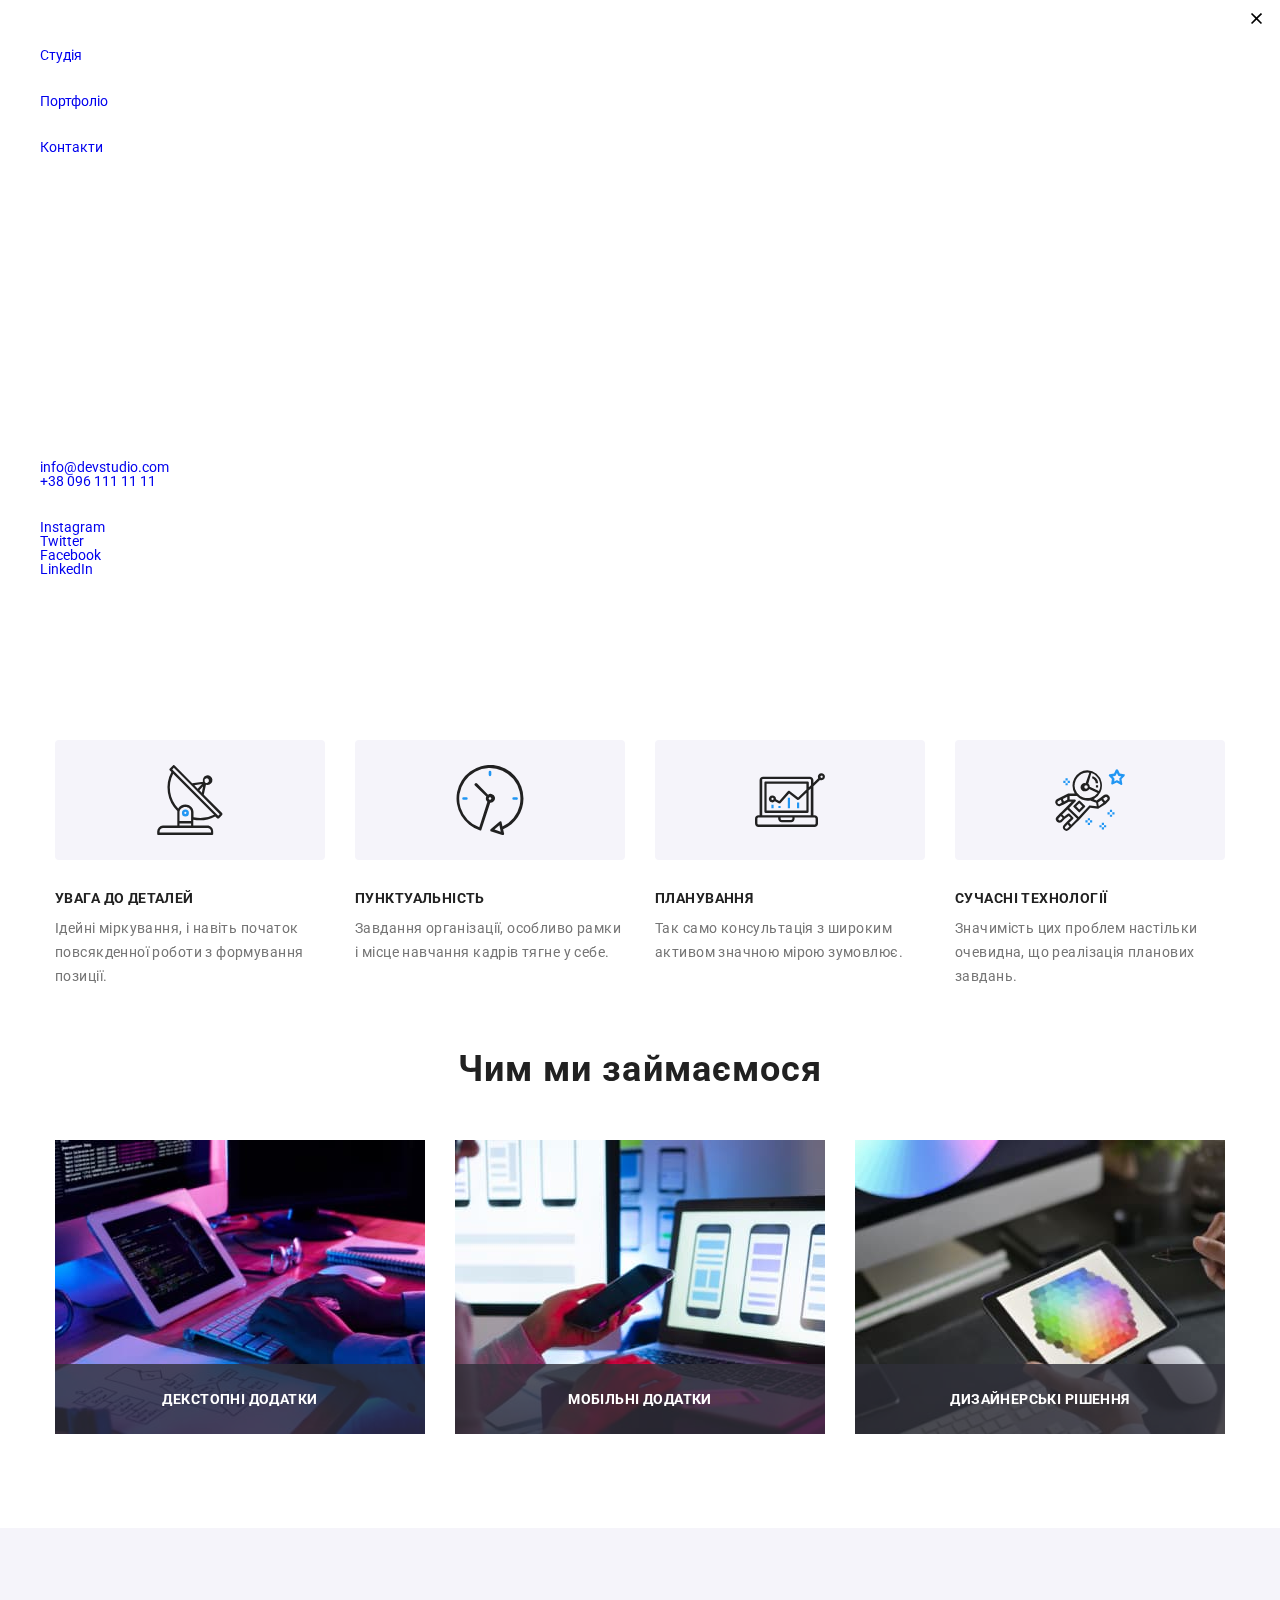
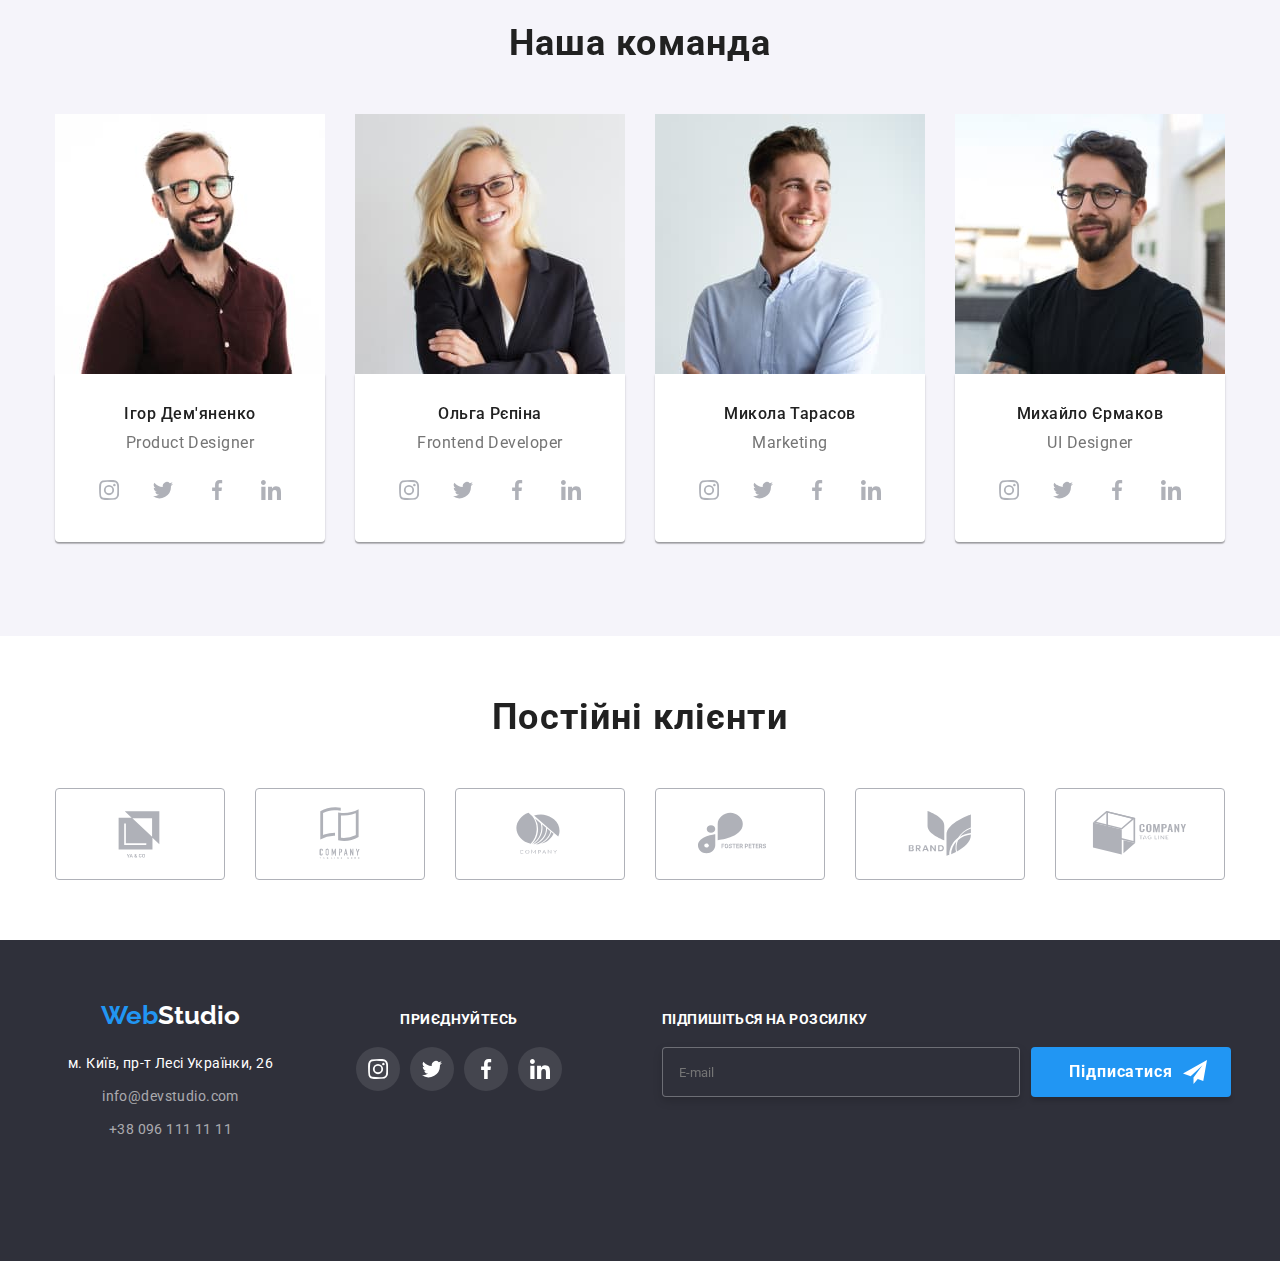
==== commit 1efd6607: "." ====
--- a/index.html
+++ b/index.html
@@ -22,7 +22,7 @@
     <header class="header">
     
 
-        <!-- <div class="conteiner-header">
+        <div class="conteiner-header">
 
             <a  class="logo-header" href="#">Web<span class="logo-type-header">Studio</span></a>
 
@@ -53,7 +53,44 @@
                 </li>
               </ul>
             </div>
-        </div> -->
+
+          <button type="button" class="menu-open" data-menu-open>
+            <svg class="menu-open-icon" width="24" height="16">
+              <use href="./images/menu-open.svg#icon-menu_svg"></use>
+            </svg>
+          </button>
+        </div>
+      
+        <!-- --------mob--------- -->
+      <div class="mob-menu  is-hidden no-scroll"  data-menu>
+        <button type="button" class="menu-close" data-menu-close>
+          <svg class="menu-close-icon" width="18" height="18">
+            <use href="./images/close.svg#icon-close-black-18dp-2-1"></use>
+          </svg>
+        </button>
+        <div class="conteiner-mob no-scroll">
+        
+
+          <ul class="menu-nav">
+            <li class="list-studio-menu"><a class="item-nav-menu" href="./index.html">Студія</a></li>
+            <li class="list-portfolio-menu"><a href="./portfolio.html">Портфоліо</a></li>
+            <li class="list-contact-menu"><a href="/">Контакти</a></li>
+          </ul>
+
+          <ul class="menu-contacts">
+            <li><a class="mail-menu" href="mailto:info@devstudio.com">info@devstudio.com</a></li>            
+            <li><a class="tel-menu" href="tel:+380961111111">+38 096 111 11 11</a></li>            
+          </ul>
+
+          <ul class="menu-soc">
+            <li><a class="inst-mob" href="https://www.instagram.com/">Instagram</a></li>
+            <li><a class="tw-mob" href="https://twitter.com/">Twitter</a></li>
+            <li><a class="facebook-mob" href="https://www.facebook.com/">Facebook</a></li>
+            <li><a class="in-mob" href="https://www.linkedin.com/">LinkedIn</a></li>
+          </ul>
+
+      </div>  
+        </div>
 
 
 
@@ -67,8 +104,8 @@
                 <h1 class="title-site">Ефективні рішення для вашого бізнесу</h1>
             
             <!-------------- MODAL------------>
-                <!-- <button data-modal-open class="button" type="button"><span class="button-txt">Замовити послугу</span></button>
-                <div data-modal class="backdrop is-hidden" >
+                <button data-modal-open class="button" type="button"><span class="button-txt">Замовити послугу</span></button>
+                <div data-modal class="backdrop is-hidden " >
                   <div class="modal">
 
                     <button data-modal-close class="btn-close">
@@ -134,7 +171,7 @@
                   </div>
                 </div>
         </div>
-        </section> -->
+        </section>
         <!--Особливості-->
         <section class="qualites">
           <div class="conteiner">
@@ -221,8 +258,27 @@
 
                 <ul class="list-command">
 
-                  <li>
-                      <img src="images/img-1.jpg" alt="Фото чоловіка в окулярах з бородою" width="270" height="260">
+                  <li class="command-item">
+                    
+                  <picture>
+                    <source 
+                    srcset="images/img-1.jpg 1x, images/img-1(2x).jpg 2x"
+                    media="(min-width: 480px)"
+                    />
+                    <source 
+                    srcset="images/img-1.jpg 1x, images/img-1(2x).jpg 2x"
+                    media="(min-width: 768px)"
+                    />
+                    <source 
+                    srcset="images/img-1.jpg 1x, images/img-1(2x).jpg 2x"
+                    media="(min-width: 1200px)"
+                    />
+                    <img 
+                      src="images/img-1.jpg" 
+                      alt="Фото чоловіка в окулярах з бородою" 
+                      width="450">
+                  </picture>
+
                       <div class="card">
                         <h3 class="command-members">Ігор Дем'яненко</h3>
                         <p class="command-position">Product Designer</p>
@@ -261,8 +317,16 @@
                   </li>
 
 
-                    <li>
-                      <img src="images/img-2.jpg" alt="Фото жінки-блондинки в окулярах" width="270" height="260">
+                    <li class="command-item">
+                      <picture>
+                        <source srcset="images/img-2.jpg 1x, images/img-2(2x).jpg 2x" media="(min-width: 480px)" />
+                        <source srcset="images/img-2.jpg 1x, images/img-2(2x).jpg 2x" media="(min-width: 768px)" />
+                        <source srcset="images/img-2.jpg 1x, images/img-2(2x).jpg 2x" media="(min-width: 1200px)" />
+                      <img 
+                      src="images/img-2.jpg" 
+                      alt="Фото жінки-блондинки в окулярах" 
+                      width="450">
+                      </picture>
                         <div class="card">
                         <h3 class="command-members">Ольга Рєпіна</h3>
                         <p class="command-position">Frontend Developer</p>
@@ -302,8 +366,17 @@
 
 
 
-                    <li>
-                      <img src="images/img-3.jpg" alt="Фото молодого чоловіка, брюнета" width="270" height="260">
+                    <li class="command-item">
+                    <picture>
+                        <source srcset="images/img-3.jpg 1x, images/img-3(2x).jpg 2x" media="(min-width: 480px)" />
+                        <source srcset="images/img-3.jpg 1x, images/img-3(2x).jpg 2x" media="(min-width: 768px)" />
+                        <source srcset="images/img-3.jpg 1x, images/img-3(2x).jpg 2x" media="(min-width: 1200px)" />
+                      <img 
+                      src="images/img-3.jpg"
+                      alt="Фото молодого чоловіка, брюнета"
+                      width="450" >
+                    </picture>
+
                       <div class="card">
                         <h3 class="command-members">Микола Тарасов</h3>
                         <p class="command-position">Marketing</p>
@@ -343,8 +416,17 @@
 
 
 
-                    <li>
-                      <img src="images/img-4.jpg" alt="Фото чоловіка в окулярах,брюнета" width="270" height="260">
+                    <li class="command-item">
+                    <picture>
+                      <source srcset="images/img-4.jpg 1x, images/img-4(2x).jpg 2x" media="(min-width: 480px)" />
+                      <source srcset="images/img-4.jpg 1x, images/img-4(2x).jpg 2x" media="(min-width: 768px)" />
+                      <source srcset="images/img-4.jpg 1x, images/img-4(2x).jpg 2x" media="(min-width: 1200px)" />
+                      <img
+                      src="images/img-4.jpg" 
+                      alt="Фото чоловіка в окулярах,брюнета" 
+                      width="450">
+                    </picture>  
+
                     <div class="card">
                       <h3 class="command-members">Михайло Єрмаков</h3>
                       <p class="command-position">UI Designer</p>
@@ -442,12 +524,12 @@
     <footer class="footer">
         <!-- Підвал -->
 
-      <!-- <div class="conteiner-footer">
+      <div class="conteiner-footer">
         <div class="footer-loc">
             <a class="logo-block-footer" href="#">Web<span class="logo-type-footer">Studio</span></a>
 
             <address>
-              <ul>
+              <ul class="adress">
               <li class="list-footer">
                 <a class="footer-geo" href="https://goo.gl/maps/CPtrU1FHBa2aNyZL9" target="_blank" rel="noopener noreferrer nofollow">м. Київ,
                     пр-т Лесі
@@ -514,8 +596,9 @@
               </form>
             </div>
         </div>
-    </footer> -->
+    </footer>
   <script src="./js/modal.js"></script>
+  <script src="./js/menu.js"></script>
 </body>
 
 </html>--- a/css/main.min.css
+++ b/css/main.min.css
@@ -1 +1 @@
-nav,footer,header,aside{display:block}html,body{height:100%;width:100%;line-height:1;font-size:14px;font-family:"Roboto","Raleway"}input,button,textarea{font-family:inherit}input::-ms-clear{display:none}.button{cursor:pointer}img{vertical-align:top}h1,h2,h3,h4,h5,h6{font-size:inherit;font-weight:inherit}img{max-width:100%;display:block}textarea{resize:none}*{padding:0;margin:0;border:0}*,*:before,*:after{-webkit-box-sizing:border-box;box-sizing:border-box}button::-moz-focus-inner{padding:0;border:0}a,a:visited{text-decoration:none}a:hover{text-decoration:none}ul li{list-style:none}.header{padding-top:25px;padding-bottom:25px;border-bottom:1px solid #ececec}.conteiner-header{display:-webkit-box;display:-ms-flexbox;display:flex;-webkit-box-align:center;-ms-flex-align:center;align-items:center;width:1200px;margin:0 auto;padding:0 15px}.logo-header{color:#2196f3;font-family:"Raleway";font-weight:700;font-size:26px;line-height:31px;margin-right:93px}.logo-type-header{color:#000}.nav{display:-webkit-box;display:-ms-flexbox;display:flex;-webkit-box-align:center;-ms-flex-align:center;align-items:center;font-family:inherit;font-weight:500;font-size:14px;line-height:16px;letter-spacing:.02em;color:#212121;cursor:pointer;margin-right:318px}.list-studio,.list-portfolio{margin-right:50px}.nav>li>a{font-family:inherit;font-weight:500;font-size:14px;line-height:16px;letter-spacing:.02em;color:#212121;-webkit-transition-property:color;transition-property:color;-webkit-transition-duration:250ms;transition-duration:250ms;-webkit-transition-timing-function:cubic-bezier(0.4, 0, 0.2, 1);transition-timing-function:cubic-bezier(0.4, 0, 0.2, 1);padding-bottom:33px;position:relative}.nav>li>a:hover{color:#2196f3}.item-nav::after{position:absolute;content:"";display:block;width:100%;height:4px;background-color:#2196f3;border-radius:2px;left:0;bottom:-1px}.mail{font-family:inherit;font-weight:500;font-size:14px;line-height:16px;letter-spacing:.02em;color:#757575;margin-right:30px;display:-webkit-box;display:-ms-flexbox;display:flex;-webkit-box-align:center;-ms-flex-align:center;align-items:center;-webkit-transition-property:color;transition-property:color;-webkit-transition-duration:250ms;transition-duration:250ms;-webkit-transition-timing-function:cubic-bezier(0.4, 0, 0.2, 1);transition-timing-function:cubic-bezier(0.4, 0, 0.2, 1)}.mail:hover,.mail:focus{color:#2196f3}.mail-icon{margin-right:10px;fill:#757575;-webkit-transition-property:color;transition-property:color;-webkit-transition-duration:250ms;transition-duration:250ms;-webkit-transition-timing-function:cubic-bezier(0.4, 0, 0.2, 1);transition-timing-function:cubic-bezier(0.4, 0, 0.2, 1)}.mail:hover .mail-icon,.mail:focus .mail-icon{fill:#2196f3}.tel-icon{margin-right:10px;fill:currentColor;-webkit-transition-property:color;transition-property:color;-webkit-transition-duration:250ms;transition-duration:250ms;-webkit-transition-timing-function:cubic-bezier(0.4, 0, 0.2, 1);transition-timing-function:cubic-bezier(0.4, 0, 0.2, 1)}.tel:hover .tel-icon,.tel:focus .tel-icon{fill:#2196f3}.header-icon{display:-webkit-box;display:-ms-flexbox;display:flex;-webkit-box-align:center;-ms-flex-align:center;align-items:center;-webkit-box-pack:center;-ms-flex-pack:center;justify-content:center}.tel{font-family:inherit;font-weight:500;font-size:14px;line-height:16px;letter-spacing:.02em;color:#757575;display:-webkit-box;display:-ms-flexbox;display:flex;-webkit-box-align:center;-ms-flex-align:center;align-items:center;-webkit-transition-property:color;transition-property:color;-webkit-transition-duration:250ms;transition-duration:250ms;-webkit-transition-timing-function:cubic-bezier(0.4, 0, 0.2, 1);transition-timing-function:cubic-bezier(0.4, 0, 0.2, 1)}.tel:hover,.tel:focus{color:#2196f3}.title{background:#2f303a;padding:200px 0 200px 0;background-image:-webkit-gradient(linear, left top, right top, from(rgba(47, 48, 58, 0.4)), to(rgba(47, 48, 58, 0.4))),url(../images/img_bg.jpg);background-image:linear-gradient(to right, rgba(47, 48, 58, 0.4), rgba(47, 48, 58, 0.4)),url(../images/img_bg.jpg);background-repeat:no-repeat;background-size:cover;width:100%}@media screen and (min-width: 480px){.title{max-width:480px}}@media screen and (min-width: 768px){.title{max-width:768px}}@media screen and (min-width: 1200px){.title{max-width:1200px}}.title-site{font-family:inherit;font-weight:900;font-size:44px;line-height:60px;text-align:center;letter-spacing:.06em;text-transform:uppercase;color:#fff;max-width:696px;margin:0 auto;margin-bottom:32px}.conteiner-title{width:100%;padding:0 15px}@media screen and (min-width: 480px){.conteiner-title{max-width:450px}}@media screen and (min-width: 768px){.conteiner-title{max-width:738px}}@media screen and (min-width: 1600px){.conteiner-title{max-width:1200px;margin:0 auto}}.conteiner{width:100%;padding:0 15px}@media screen and (min-width: 480px){.conteiner{max-width:450px}}@media screen and (min-width: 768px){.conteiner{max-width:738px}}@media screen and (min-width: 1600px){.conteiner{max-width:1200px;margin:0 auto}}.button{display:block;margin:0 auto;background:#2196f3;-webkit-box-shadow:0px 4px 4px rgba(0,0,0,.15);box-shadow:0px 4px 4px rgba(0,0,0,.15);border-radius:4px;padding:10px 32px 10px 32px;-webkit-transition-property:background-color;transition-property:background-color;-webkit-transition-duration:250ms;transition-duration:250ms;-webkit-transition-timing-function:cubic-bezier(0.4, 0, 0.2, 1);transition-timing-function:cubic-bezier(0.4, 0, 0.2, 1)}.button:hover,.button:focus{background:#188ce8;-webkit-box-shadow:0px 4px 4px rgba(0,0,0,.15);box-shadow:0px 4px 4px rgba(0,0,0,.15)}.button:active{background:#188ce8;-webkit-box-shadow:0px 4px 4px rgba(0,0,0,.15);box-shadow:0px 4px 4px rgba(0,0,0,.15)}.button-txt{font-family:inherit;font-weight:700;font-size:16px;line-height:30px;display:-webkit-box;display:-ms-flexbox;display:flex;-webkit-box-align:center;-ms-flex-align:center;align-items:center;text-align:center;letter-spacing:.06em;color:#fff}.qualites{display:-webkit-box;display:-ms-flexbox;display:flex;-ms-flex-line-pack:center;align-content:center;padding-top:60px;padding-bottom:60px}.qualites-list{display:-webkit-box;display:-ms-flexbox;display:flex;-ms-flex-wrap:wrap;flex-wrap:wrap;-webkit-box-pack:center;-ms-flex-pack:center;justify-content:center;gap:30px}.qualites-item{width:100%}@media screen and (min-width: 480px){.qualites-item{max-width:100%}}@media screen and (min-width: 768px){.qualites-item{max-width:calc((100% - 30px)/2)}}@media screen and (min-width: 1200px){.qualites-item{max-width:calc((100% - 90px)/4)}}.qualites-icon-warning{margin:0 auto;width:100%;height:120px;background:#f5f4fa;border-radius:4px;margin-bottom:30px;display:-webkit-box;display:-ms-flexbox;display:flex;-webkit-box-pack:center;-ms-flex-pack:center;justify-content:center;-webkit-box-align:center;-ms-flex-align:center;align-items:center}.qualites-title{font-family:inherit;font-weight:700;font-size:14px;line-height:16px;letter-spacing:.03em;text-transform:uppercase;color:#212121;margin-bottom:10px}@media(max-width: 768px){.qualites-title{text-align:center}}.qualites-txt{font-family:inherit;font-weight:400;font-size:14px;line-height:24px;letter-spacing:.03em;color:#757575;width:100%}.about-company{padding-bottom:94px;width:100%}@media screen and (min-width: 480px){.about-company{display:none}}@media screen and (min-width: 768px){.about-company{display:none}}@media screen and (min-width: 1200px){.about-company{display:block}}.company-title{font-family:inherit;font-weight:700;font-size:36px;line-height:42px;text-align:center;letter-spacing:.03em;color:#212121;text-align:center;margin-bottom:50px}.company-img{display:-webkit-box;display:-ms-flexbox;display:flex;position:relative}.company-img-label{position:relative}.image-company{margin-right:30px}.label{position:absolute;width:370px;height:70px;background:rgba(47,48,58,.8);bottom:0}.label-txt{font-weight:700;font-size:14px;line-height:16px;text-align:center;letter-spacing:.03em;text-transform:uppercase;color:#fff;margin-top:27px}.command{padding-top:60px;padding-bottom:60px;background:#f5f4fa}.command-title{font-family:inherit;font-weight:700;font-size:36px;line-height:42px;text-align:center;letter-spacing:.03em;color:#212121;margin-bottom:50px}.list-command{display:-webkit-box;display:-ms-flexbox;display:flex;-ms-flex-wrap:wrap;flex-wrap:wrap;-ms-flex-line-pack:center;align-content:center;gap:30px}.list-command>li{margin-right:30px}@media screen and (min-width: 480px){.list-command{max-width:450px;text-align:center}}@media screen and (min-width: 768px){.list-command{-ms-flex-preferred-size:calc((100% - 30px)/2);flex-basis:calc((100% - 30px)/2)}}@media screen and (min-width: 1200px){.list-command{-ms-flex-preferred-size:calc((100% - 90px)/4);flex-basis:calc((100% - 90px)/4)}}.command-members{font-family:inherit;font-weight:500;font-size:16px;line-height:19px;text-align:center;letter-spacing:.03em;color:#212121;margin-bottom:10px}.command-position{font-family:inherit;font-weight:400;font-size:16px;line-height:19px;text-align:center;letter-spacing:.03em;color:#757575;margin-bottom:16px}.card{width:270px;padding:30px;background:#fff;-webkit-box-shadow:0px 1px 3px rgba(0,0,0,.12),0px 1px 1px rgba(0,0,0,.14),0px 2px 1px rgba(0,0,0,.2);box-shadow:0px 1px 3px rgba(0,0,0,.12),0px 1px 1px rgba(0,0,0,.14),0px 2px 1px rgba(0,0,0,.2);border-radius:0px 0px 4px 4px}.card-soc-link{display:-webkit-box;display:-ms-flexbox;display:flex;-webkit-box-pack:center;-ms-flex-pack:center;justify-content:center;gap:10px}.card-soc{display:-webkit-box;display:-ms-flexbox;display:flex;-webkit-box-align:center;-ms-flex-align:center;align-items:center;-webkit-box-pack:center;-ms-flex-pack:center;justify-content:center;width:44px;height:44px;background-color:#fff;border-radius:50%;-webkit-transition-property:background-color;transition-property:background-color;-webkit-transition-duration:250ms;transition-duration:250ms;-webkit-transition-timing-function:cubic-bezier(0.4, 0, 0.2, 1);transition-timing-function:cubic-bezier(0.4, 0, 0.2, 1)}.card-soc:hover,.card-soc:focus{background-color:#2196f3;outline:none}.card-soc-icon{fill:#afb1b8;-webkit-transition-property:fill;transition-property:fill;-webkit-transition-duration:250ms;transition-duration:250ms;-webkit-transition-timing-function:cubic-bezier(0.4, 0, 0.2, 1);transition-timing-function:cubic-bezier(0.4, 0, 0.2, 1)}.card-soc:hover .card-soc-icon,.card-soc:focus .card-soc-icon{fill:#fff}.klients{padding-top:60px;padding-bottom:60px}.klients-title{font-style:normal;font-weight:700;font-size:36px;line-height:42px;text-align:center;letter-spacing:.03em;color:#212121;margin-bottom:50px}.klients-list{display:-webkit-box;display:-ms-flexbox;display:flex;-ms-flex-wrap:wrap;flex-wrap:wrap;-ms-flex-line-pack:center;align-content:center;-webkit-box-pack:center;-ms-flex-pack:center;justify-content:center;gap:30px;width:100%}@media screen and (min-width: 480px){.klients-list{-ms-flex-preferred-size:calc((100% - 30px)/2);flex-basis:calc((100% - 30px)/2)}}@media screen and (min-width: 768px){.klients-list{-ms-flex-preferred-size:calc((100% - 60px)/3);flex-basis:calc((100% - 60px)/3)}}@media screen and (min-width: 1200px){.klients-list{-ms-flex-preferred-size:calc((100% - 150px)/6);flex-basis:calc((100% - 150px)/6)}}.klients-link{display:-webkit-box;display:-ms-flexbox;display:flex;-webkit-box-align:center;-ms-flex-align:center;align-items:center;-webkit-box-pack:center;-ms-flex-pack:center;justify-content:center;border:1px solid #afb1b8;border-radius:4px;width:170px;height:92px;-webkit-transition-property:border;transition-property:border;-webkit-transition-duration:250ms;transition-duration:250ms;-webkit-transition-timing-function:cubic-bezier(0.4, 0, 0.2, 1);transition-timing-function:cubic-bezier(0.4, 0, 0.2, 1)}.klients-link:hover,.klients-link:focus{border:1px solid #2196f3}.klients-icon{fill:#afb1b8;-webkit-transition-property:fill;transition-property:fill;-webkit-transition-duration:250ms;transition-duration:250ms;-webkit-transition-timing-function:cubic-bezier(0.4, 0, 0.2, 1);transition-timing-function:cubic-bezier(0.4, 0, 0.2, 1)}.klients-link:hover .klients-icon,.klients-link:focus .klients-icon{fill:#2196f3}.logo-block-footer{display:inline-block;font-family:"Raleway";font-weight:700;font-size:26px;line-height:31px;color:#2196f3;margin-bottom:20px}.logo-type-footer{color:#fff}.list-footer{margin-bottom:9px;width:231px}.footer{padding-bottom:60px;padding-top:60px;background:#2f303a}.conteiner-footer{width:1200px;margin:0 auto;padding:0 15px;display:-webkit-box;display:-ms-flexbox;display:flex;-webkit-box-align:baseline;-ms-flex-align:baseline;align-items:baseline}.footer-loc{margin-right:70px}.footer-geo{font-family:inherit;font-style:normal;font-size:14px;line-height:24px;letter-spacing:.03em;color:#fff}.footer-mail{font-family:inherit;font-style:normal;font-size:14px;line-height:24px;letter-spacing:.03em;color:rgba(255,255,255,.6)}.footer-tel{font-family:inherit;font-style:normal;font-size:14px;line-height:24px;letter-spacing:.03em;color:rgba(255,255,255,.6)}.footer-icon{display:inline-block;margin-right:93px}.footer-icon-item{display:-webkit-box;display:-ms-flexbox;display:flex;gap:10px}.footer-txt{font-family:"Roboto";font-style:normal;font-weight:700;font-size:14px;line-height:16px;letter-spacing:.03em;text-transform:uppercase;color:#fff;margin-bottom:20px}.card-soc-footer{display:-webkit-box;display:-ms-flexbox;display:flex;-webkit-box-align:center;-ms-flex-align:center;align-items:center;-webkit-box-pack:center;-ms-flex-pack:center;justify-content:center;width:44px;height:44px;background:rgba(255,255,255,.1);border-radius:50%;-webkit-transition-property:background-color;transition-property:background-color;-webkit-transition-duration:250ms;transition-duration:250ms;-webkit-transition-timing-function:cubic-bezier(0.4, 0, 0.2, 1);transition-timing-function:cubic-bezier(0.4, 0, 0.2, 1)}.card-soc-footer:hover,.card-soc-footer:focus{background-color:#2196f3}.card-soc-icon-footer{fill:#fff}.footer-form{display:inline-block}.footer-form-txt{margin-bottom:20px;font-family:"Roboto";font-style:normal;font-weight:700;font-size:14px;line-height:16px;letter-spacing:.03em;text-transform:uppercase;color:#fff}.form-mail{color:#fff;border:1px solid rgba(255,255,255,.3);-webkit-filter:drop-shadow(0px 4px 4px rgba(0, 0, 0, 0.15));filter:drop-shadow(0px 4px 4px rgba(0, 0, 0, 0.15));border-radius:4px;width:358px;height:50px;background:#2f303a;padding-left:16px;margin-right:11px;position:relative}.footer-form-button{background:#2196f3;-webkit-box-shadow:0px 4px 4px rgba(0,0,0,.15);box-shadow:0px 4px 4px rgba(0,0,0,.15);border-radius:4px;width:200px;height:50px;position:absolute}.footer-form-button-txt{font-family:"Roboto";font-style:normal;font-weight:700;font-size:16px;line-height:30px;letter-spacing:.06em;color:#fff;margin-right:10px;margin-left:-10px}.footer-form-icon{position:absolute;top:13px}.main-buttons{padding-top:94px;padding-bottom:94px}.buttons{display:-webkit-box;display:-ms-flexbox;display:flex;-webkit-box-pack:center;-ms-flex-pack:center;justify-content:center;margin-bottom:50px}ul.buttons>li{display:inline;margin-right:8px}.button-sites{padding:6px 22px 6px 22px;background:#f5f4fa;font-family:inherit;font-weight:500;font-size:16px;line-height:26px;text-align:center;letter-spacing:.03em;color:#212121;border-radius:4px;cursor:pointer;-webkit-transition-property:background,color,-webkit-box-shadow;transition-property:background,color,-webkit-box-shadow;transition-property:background,color,box-shadow;transition-property:background,color,box-shadow,-webkit-box-shadow;-webkit-transition-duration:250ms;transition-duration:250ms;-webkit-transition-timing-function:cubic-bezier(0.4, 0, 0.2, 1);transition-timing-function:cubic-bezier(0.4, 0, 0.2, 1)}.button-sites:active,.button-sites:hover,.button-sites:focus{background:#2196f3;color:#fff;border-radius:4px;-webkit-box-shadow:0px 3px 1px rgba(0,0,0,.1),0px 1px 2px rgba(0,0,0,.08),0px 2px 2px rgba(0,0,0,.12);box-shadow:0px 3px 1px rgba(0,0,0,.1),0px 1px 2px rgba(0,0,0,.08),0px 2px 2px rgba(0,0,0,.12)}.portfolio-content{position:relative;width:1200px;margin:0 auto;display:-webkit-box;display:-ms-flexbox;display:flex;-ms-flex-wrap:wrap;flex-wrap:wrap;gap:30px}.portfolio-content>li{-webkit-transition-property:-webkit-box-shadow;transition-property:-webkit-box-shadow;transition-property:box-shadow;transition-property:box-shadow, -webkit-box-shadow;-webkit-transition-duration:250ms;transition-duration:250ms;-webkit-transition-timing-function:cubic-bezier(0.4, 0, 0.2, 1);transition-timing-function:cubic-bezier(0.4, 0, 0.2, 1)}.portfolio-content>li:hover{-webkit-box-shadow:0px 1px 1px rgba(0,0,0,.12),0px 4px 4px rgba(0,0,0,.06),1px 4px 6px rgba(0,0,0,.16);box-shadow:0px 1px 1px rgba(0,0,0,.12),0px 4px 4px rgba(0,0,0,.06),1px 4px 6px rgba(0,0,0,.16)}.portfolio-content>li:hover .product-overlay{-webkit-transform:translateY(0);transform:translateY(0)}.portfolio-content-link{position:relative;overflow:hidden}.product-overlay{position:absolute;top:0;height:294px;width:370px;-webkit-transform:translateY(137%);transform:translateY(137%);-webkit-transition:-webkit-transform;transition:-webkit-transform;transition:transform;transition:transform, -webkit-transform;-webkit-transition-duration:250ms;transition-duration:250ms;-webkit-transition-timing-function:cubic-bezier(0.4, 0, 0.2, 1);transition-timing-function:cubic-bezier(0.4, 0, 0.2, 1);background:rgba(33,150,243,.9)}.portfolio-content>li:hover .product-overlay{-webkit-transform:translateY(0);transform:translateY(0)}.portfolio-box-text{font-weight:400;font-size:18px;line-height:28px;letter-spacing:.03em;font-style:normal;font-family:"Roboto";color:#fff;padding:63px 24px}.box-portfolio{padding:20px 24px 20px 24px;background:#fff;border:1px solid #eee;border-top:0px}.box-title{margin-bottom:4px;font-family:inherit;font-weight:700;font-size:18px;line-height:36px;letter-spacing:.06em;color:#212121}.box-description{font-family:inherit;font-weight:400;font-size:16px;line-height:30px;letter-spacing:.03em;color:#757575}.backdrop{position:fixed;top:0;left:0;width:100%;height:100%;background:rgba(0,0,0,.2);opacity:1;-webkit-transition:visibility,opacity 250ms cubic-bezier(0.4, 0, 0.2, 1);transition:visibility,opacity 250ms cubic-bezier(0.4, 0, 0.2, 1)}.backdrop.is-hidden{opacity:0;pointer-events:none;visibility:hidden}.modal{position:absolute;top:50%;left:50%;-webkit-transform:translate(-50%, -50%);transform:translate(-50%, -50%);width:528px;height:581px;background:#fff;-webkit-box-shadow:0px 1px 3px rgba(0,0,0,.12),0px 1px 1px rgba(0,0,0,.14),0px 2px 1px rgba(0,0,0,.2);box-shadow:0px 1px 3px rgba(0,0,0,.12),0px 1px 1px rgba(0,0,0,.14),0px 2px 1px rgba(0,0,0,.2);border-radius:4px;padding:40px}label{display:-webkit-box;display:-ms-flexbox;display:flex}.modal-title{font-family:"Roboto";font-style:normal;font-weight:700;font-size:20px;line-height:23px;text-align:center;letter-spacing:.03em;color:#212121;margin-bottom:12px}.box-form{width:100%}.form-field{margin-bottom:10px;position:relative}.form-input{margin:0;border:1px solid rgba(33,33,33,.2);border-radius:4px;width:100%;padding:12px 42px;-webkit-transition-property:border;transition-property:border;-webkit-transition-duration:250ms;transition-duration:250ms;-webkit-transition-timing-function:cubic-bezier(0.4, 0, 0.2, 1);transition-timing-function:cubic-bezier(0.4, 0, 0.2, 1);cursor:pointer}.form-input:hover,.form-input:focus{border:1px solid #2196f3}.form-field-icon{position:absolute;top:29px;left:12px;-webkit-transition-property:fill;transition-property:fill;-webkit-transition-duration:250ms;transition-duration:250ms;-webkit-transition-timing-function:cubic-bezier(0.4, 0, 0.2, 1);transition-timing-function:cubic-bezier(0.4, 0, 0.2, 1)}.form-input:hover+.form-field-icon,.form-input:focus+.form-field-icon{fill:#2196f3}.input-l{margin:0;border:1px solid rgba(33,33,33,.2);border-radius:4px;width:100%;padding:12px 16px;-webkit-transition-property:border;transition-property:border;-webkit-transition-duration:250ms;transition-duration:250ms;-webkit-transition-timing-function:cubic-bezier(0.4, 0, 0.2, 1);transition-timing-function:cubic-bezier(0.4, 0, 0.2, 1);cursor:pointer}.input-l:hover,.input-l:focus{border:1px solid #2196f3}.form-label{margin-bottom:4px;font-weight:400;font-size:12px;line-height:14px;letter-spacing:.01em;color:#757575}.modal-conditions{margin-bottom:30px;margin-right:12px}.modal-form-txt{font-family:"Roboto";font-style:normal;font-weight:400;font-size:14px;line-height:24px;letter-spacing:.03em;color:#757575}.conditions{font-family:"Roboto";font-style:normal;font-weight:400;font-size:14px;line-height:24px;letter-spacing:.03em;-webkit-text-decoration-line:underline;text-decoration-line:underline;color:#2196f3;margin-left:5px}.close{position:absolute;top:6px;right:5px}.btn-close:hover>.close,.btn-close:focus>.close{fill:#2196f3}.btn-close{position:absolute;right:8px;top:8px;border-radius:50%;width:30px;height:30px;background:#fff;border:1px solid rgba(0,0,0,.1);cursor:pointer}.checkbox{margin-top:4px;margin-right:7px;width:16px;height:15px;appearance:none;-webkit-appearance:none;-moz-appearance:none;display:-webkit-box;display:-ms-flexbox;display:flex}.check__box{margin-right:7px;margin-top:4px;width:16px;height:15px;display:-webkit-box;display:-ms-flexbox;display:flex}.checkbox:checked+.check__box{background-image:url(../images/icon_check.svg)}.checkbox:checked+.check__box>.check__box_b{opacity:0}.button-modal{background:#2196f3;-webkit-box-shadow:0px 4px 4px rgba(0,0,0,.15);box-shadow:0px 4px 4px rgba(0,0,0,.15);border-radius:4px;width:200px;height:50px;margin:0 164px;-webkit-transition-property:background;transition-property:background;-webkit-transition-duration:250ms;transition-duration:250ms;-webkit-transition-timing-function:cubic-bezier(0.4, 0, 0.2, 1);transition-timing-function:cubic-bezier(0.4, 0, 0.2, 1);-webkit-transform:translateX(-20%);transform:translateX(-20%)}.button-modal:hover,.button-modal:focus{background:#188ce8}.button-modal-form-txt{font-weight:700;font-size:16px;line-height:30px;letter-spacing:.06em;color:#fff}/*# sourceMappingURL=main.min.css.map */+nav,footer,header,aside{display:block}html,body{height:100%;width:100%;line-height:1;font-size:14px;font-family:"Roboto","Raleway"}input,button,textarea{font-family:inherit}input::-ms-clear{display:none}.button{cursor:pointer}img{vertical-align:top}h1,h2,h3,h4,h5,h6{font-size:inherit;font-weight:inherit}img{max-width:100%;display:block}textarea{resize:none}*{padding:0;margin:0;border:0}*,*:before,*:after{-webkit-box-sizing:border-box;box-sizing:border-box}button::-moz-focus-inner{padding:0;border:0}a,a:visited{text-decoration:none}a:hover{text-decoration:none}ul li{list-style:none}.header{border-bottom:1px solid #ececec}@media screen and (min-width: 480px){.header{height:60px}}@media screen and (min-width: 768px){.header{height:80px}}@media screen and (min-width: 1200px){.header{padding-top:15px;height:80px}}.conteiner-header{position:relative;display:-webkit-box;display:-ms-flexbox;display:flex;-webkit-box-align:center;-ms-flex-align:center;align-items:center;width:100%;-webkit-box-pack:justify;-ms-flex-pack:justify;justify-content:space-between}@media screen and (min-width: 480px){.conteiner-header{max-width:450px}}@media screen and (min-width: 768px){.conteiner-header{max-width:738px}}@media screen and (min-width: 1200px){.conteiner-header{max-width:1200px;margin:0 auto;padding-left:15px;padding-right:15px}}.logo-header{color:#2196f3;font-family:"Raleway";font-weight:700;font-size:26px;line-height:31px;margin-right:85px}@media screen and (min-width: 480px){.logo-header{padding:16px}}@media screen and (min-width: 768px){.logo-header{margin-right:85px;font-size:24px;line-height:28px}}@media screen and (min-width: 1200px){.logo-header{font-size:26px;line-height:31px;margin-right:85px}}.logo-type-header{color:#000}.no-scroll{overflow:hidden}.mob-menu{position:fixed;width:100vw;height:100vh;background-color:#fff;top:0;display:-webkit-box;display:-ms-flexbox;display:flex;-webkit-box-orient:vertical;-webkit-box-direction:normal;-ms-flex-direction:column;flex-direction:column;-webkit-box-pack:justify;-ms-flex-pack:justify;justify-content:space-between}.menu-close{position:absolute;background-color:rgba(0,0,0,0);top:10px;right:15px;margin-bottom:10px}.menu-close:hover,.menu-close:focus,.menu-close:active{fill:#2196f3}.conteiner-mob{width:100%;max-width:100%;padding:0 15px;max-width:450px;max-height:796px;position:relative;position:fixed;padding-top:48px;padding-left:40px}.menu-nav{display:block}.list-studio-menu{margin-bottom:32px}.item-nav-menu{margin-bottom:32px}.list-portfolio-menu{margin-bottom:32px}.list-contact-menu{margin-bottom:306px}.menu-contacts{margin-bottom:32px}.nav{display:-webkit-box;display:-ms-flexbox;display:flex;-webkit-box-align:center;-ms-flex-align:center;align-items:center;font-family:inherit;font-weight:500;font-size:14px;line-height:16px;letter-spacing:.02em;color:#212121;cursor:pointer;margin-right:315px}@media screen and (min-width: 480px){.nav{display:none}}@media screen and (min-width: 768px){.nav{display:-webkit-box;margin-right:90px}}@media screen and (min-width: 1200px){.nav{margin-right:290px}}.list-studio,.list-portfolio{margin-right:50px}.nav>li>a{font-family:inherit;font-weight:500;font-size:14px;line-height:16px;letter-spacing:.02em;color:#212121;-webkit-transition-property:color;transition-property:color;-webkit-transition-duration:250ms;transition-duration:250ms;-webkit-transition-timing-function:cubic-bezier(0.4, 0, 0.2, 1);transition-timing-function:cubic-bezier(0.4, 0, 0.2, 1);padding-bottom:25px;position:relative}.nav>li>a:hover{color:#2196f3}.item-nav::after{position:absolute;content:"";display:block;width:100%;height:4px;background-color:#2196f3;border-radius:2px;left:0}@media screen and (min-width: 768px){.item-nav::after{bottom:-6px}}@media screen and (min-width: 1200px){.item-nav::after{bottom:-2px}}.mail{font-family:inherit;font-weight:500;font-size:14px;line-height:16px;letter-spacing:.02em;color:#757575;margin-right:30px;display:-webkit-box;display:-ms-flexbox;display:flex;-webkit-box-align:center;-ms-flex-align:center;align-items:center;-webkit-transition-property:color;transition-property:color;-webkit-transition-duration:250ms;transition-duration:250ms;-webkit-transition-timing-function:cubic-bezier(0.4, 0, 0.2, 1);transition-timing-function:cubic-bezier(0.4, 0, 0.2, 1)}.mail:hover,.mail:focus{color:#2196f3}@media screen and (min-width: 768px){.mail{font-weight:500;font-size:12px;line-height:14px}}@media screen and (min-width: 1200px){.mail{font-size:14px;line-height:16px}}.mail-icon{margin-right:10px;fill:#757575;-webkit-transition-property:color;transition-property:color;-webkit-transition-duration:250ms;transition-duration:250ms;-webkit-transition-timing-function:cubic-bezier(0.4, 0, 0.2, 1);transition-timing-function:cubic-bezier(0.4, 0, 0.2, 1)}.mail:hover .mail-icon,.mail:focus .mail-icon{fill:#2196f3}.tel-icon{margin-right:10px;fill:currentColor;-webkit-transition-property:color;transition-property:color;-webkit-transition-duration:250ms;transition-duration:250ms;-webkit-transition-timing-function:cubic-bezier(0.4, 0, 0.2, 1);transition-timing-function:cubic-bezier(0.4, 0, 0.2, 1)}.tel:hover .tel-icon,.tel:focus .tel-icon{fill:#2196f3}@media screen and (min-width: 480px){.header-icon{list-style:none;display:-webkit-box;display:-ms-flexbox;display:flex;gap:50px;display:none}}@media screen and (min-width: 768px){.header-icon{display:-webkit-box;display:-ms-flexbox;display:flex;margin-left:auto;-webkit-box-orient:vertical;-webkit-box-direction:normal;-ms-flex-direction:column;flex-direction:column;padding-top:21px;padding-bottom:21px;gap:10px}}@media screen and (min-width: 1200px){.header-icon{list-style:none;display:-webkit-box;-webkit-box-orient:horizontal;-webkit-box-direction:normal;-ms-flex-direction:row;flex-direction:row;margin-left:auto;-webkit-box-align:center;-ms-flex-align:center;align-items:center}}.tel{font-family:inherit;font-weight:500;font-size:14px;line-height:16px;letter-spacing:.02em;color:#757575;display:-webkit-box;display:-ms-flexbox;display:flex;-webkit-box-align:center;-ms-flex-align:center;align-items:center;-webkit-transition-property:color;transition-property:color;-webkit-transition-duration:250ms;transition-duration:250ms;-webkit-transition-timing-function:cubic-bezier(0.4, 0, 0.2, 1);transition-timing-function:cubic-bezier(0.4, 0, 0.2, 1)}.tel:hover,.tel:focus{color:#2196f3}@media screen and (min-width: 768px){.tel{font-size:12px;line-height:14px}}@media screen and (min-width: 768px){.tel{font-size:14px;line-height:16px}}.title{padding:118px 0 200px 0;background-image:-webkit-gradient(linear, left top, right top, from(rgba(47, 48, 58, 0.4)), to(rgba(47, 48, 58, 0.4))),url(../images/img_bg.jpg);background-image:linear-gradient(to right, rgba(47, 48, 58, 0.4), rgba(47, 48, 58, 0.4)),url(../images/img_bg.jpg);background-repeat:no-repeat;background-size:cover}@media screen and (min-width: 480px){.title{max-width:480px;max-height:400px}}@media screen and (min-width: 768px){.title{max-width:768px;max-height:400px}}@media screen and (min-width: 1200px){.title{max-width:100%;max-height:600px;padding:200px 0 200px 0}}@media screen and (min-width: 480px){.title-site{max-width:360px;margin:0 auto;margin-bottom:30px;font-family:"Roboto";font-style:normal;font-weight:900;font-size:26px;line-height:42px;text-align:center;letter-spacing:.06em;text-transform:uppercase;color:#fff}}@media screen and (min-width: 768px){.title-site{font-family:"Roboto";font-style:normal;font-weight:900;font-size:26px;line-height:42px;text-align:center;letter-spacing:.06em;text-transform:uppercase;color:#fff;margin:0 auto;margin-bottom:30px;max-width:360px}}@media screen and (min-width: 1200px){.title-site{font-family:inherit;font-weight:900;font-size:44px;line-height:60px;text-align:center;letter-spacing:.06em;text-transform:uppercase;color:#fff;max-width:696px;margin:0 auto;margin-bottom:32px}}.conteiner-title{width:100%;padding:0 15px}@media screen and (min-width: 480px){.conteiner-title{max-width:450px}}@media screen and (min-width: 768px){.conteiner-title{max-width:738px}}@media screen and (min-width: 1200px){.conteiner-title{max-width:1200px;margin:0 auto}}.conteiner{width:100%;padding:0 15px}@media screen and (min-width: 480px){.conteiner{max-width:450px;position:relative}}@media screen and (min-width: 768px){.conteiner{max-width:738px}}@media screen and (min-width: 1200px){.conteiner{max-width:1200px;margin:0 auto}}.button{display:block;margin:0 auto;background:#2196f3;-webkit-box-shadow:0px 4px 4px rgba(0,0,0,.15);box-shadow:0px 4px 4px rgba(0,0,0,.15);border-radius:4px;padding:10px 32px 10px 32px;-webkit-transition-property:background-color;transition-property:background-color;-webkit-transition-duration:250ms;transition-duration:250ms;-webkit-transition-timing-function:cubic-bezier(0.4, 0, 0.2, 1);transition-timing-function:cubic-bezier(0.4, 0, 0.2, 1)}.button:hover,.button:focus{background:#188ce8;-webkit-box-shadow:0px 4px 4px rgba(0,0,0,.15);box-shadow:0px 4px 4px rgba(0,0,0,.15)}.button:active{background:#188ce8;-webkit-box-shadow:0px 4px 4px rgba(0,0,0,.15);box-shadow:0px 4px 4px rgba(0,0,0,.15)}.button-txt{font-family:inherit;font-weight:700;font-size:16px;line-height:30px;display:-webkit-box;display:-ms-flexbox;display:flex;-webkit-box-align:center;-ms-flex-align:center;align-items:center;text-align:center;letter-spacing:.06em;color:#fff}.qualites{display:-webkit-box;display:-ms-flexbox;display:flex;-ms-flex-wrap:wrap;flex-wrap:wrap;-ms-flex-line-pack:center;align-content:center;padding-top:60px;padding-bottom:60px}.qualites-list{display:-webkit-box;display:-ms-flexbox;display:flex;-ms-flex-wrap:wrap;flex-wrap:wrap;-webkit-box-pack:center;-ms-flex-pack:center;justify-content:center;gap:30px}.qualites-item{width:100%}@media screen and (min-width: 480px){.qualites-item{max-width:100%}}@media screen and (min-width: 768px){.qualites-item{max-width:calc((100% - 30px)/2)}}@media screen and (min-width: 1200px){.qualites-item{max-width:calc((100% - 90px)/4)}}.qualites-icon-warning{margin:0 auto;width:100%;height:120px;background:#f5f4fa;border-radius:4px;margin-bottom:30px;display:-webkit-box;display:-ms-flexbox;display:flex;-webkit-box-pack:center;-ms-flex-pack:center;justify-content:center;-webkit-box-align:center;-ms-flex-align:center;align-items:center}.qualites-title{font-family:inherit;font-weight:700;font-size:14px;line-height:16px;letter-spacing:.03em;text-transform:uppercase;color:#212121;margin-bottom:10px}@media(max-width: 768px){.qualites-title{text-align:center}}.qualites-txt{font-family:inherit;font-weight:400;font-size:14px;line-height:24px;letter-spacing:.03em;color:#757575;width:100%}.about-company{padding-bottom:94px;width:100%}@media screen and (min-width: 480px){.about-company{display:none}}@media screen and (min-width: 768px){.about-company{display:none}}@media screen and (min-width: 1200px){.about-company{display:block}}.company-title{font-family:inherit;font-weight:700;font-size:36px;line-height:42px;text-align:center;letter-spacing:.03em;color:#212121;text-align:center;margin-bottom:50px}.company-img{display:-webkit-box;display:-ms-flexbox;display:flex;position:relative}.company-img-label{position:relative}.image-company{margin-right:30px}.label{position:absolute;width:370px;height:70px;background:rgba(47,48,58,.8);bottom:0}.label-txt{font-weight:700;font-size:14px;line-height:16px;text-align:center;letter-spacing:.03em;text-transform:uppercase;color:#fff;margin-top:27px}.command{width:100%;padding-top:60px;padding-bottom:60px;background:#f5f4fa}@media(min-width: 768px){.command{padding-top:94px;padding-bottom:94px}}.command-title{font-family:inherit;font-weight:700;font-size:36px;line-height:42px;text-align:center;letter-spacing:.03em;color:#212121;margin-bottom:50px}.list-command{list-style:none;display:-webkit-box;display:-ms-flexbox;display:flex;-ms-flex-wrap:wrap;flex-wrap:wrap;gap:30px;-webkit-box-pack:center;-ms-flex-pack:center;justify-content:center}.command-item{width:100%}@media screen and (min-width: 480px){.command-item{width:450px;text-align:center;-ms-flex-wrap:wrap;flex-wrap:wrap}}@media screen and (min-width: 768px){.command-item{width:calc((100% - 30px)/2)}}@media screen and (min-width: 1200px){.command-item{width:calc((100% - 90px)/4)}}.command-members{font-family:inherit;font-weight:500;font-size:16px;line-height:19px;text-align:center;letter-spacing:.03em;color:#212121;margin-bottom:10px}.command-position{font-family:inherit;font-weight:400;font-size:16px;line-height:19px;text-align:center;letter-spacing:.03em;color:#757575;margin-bottom:16px}.card{width:100%;padding:30px;background:#fff;-webkit-box-shadow:0px 1px 3px rgba(0,0,0,.12),0px 1px 1px rgba(0,0,0,.14),0px 2px 1px rgba(0,0,0,.2);box-shadow:0px 1px 3px rgba(0,0,0,.12),0px 1px 1px rgba(0,0,0,.14),0px 2px 1px rgba(0,0,0,.2);border-radius:0px 0px 4px 4px}.card-soc-link{display:-webkit-box;display:-ms-flexbox;display:flex;-webkit-box-pack:center;-ms-flex-pack:center;justify-content:center;gap:10px}.card-soc{display:-webkit-box;display:-ms-flexbox;display:flex;-webkit-box-align:center;-ms-flex-align:center;align-items:center;-webkit-box-pack:center;-ms-flex-pack:center;justify-content:center;width:44px;height:44px;background-color:#fff;border-radius:50%;-webkit-transition-property:background-color;transition-property:background-color;-webkit-transition-duration:250ms;transition-duration:250ms;-webkit-transition-timing-function:cubic-bezier(0.4, 0, 0.2, 1);transition-timing-function:cubic-bezier(0.4, 0, 0.2, 1)}.card-soc:hover,.card-soc:focus{background-color:#2196f3;outline:none}.card-soc-icon{fill:#afb1b8;-webkit-transition-property:fill;transition-property:fill;-webkit-transition-duration:250ms;transition-duration:250ms;-webkit-transition-timing-function:cubic-bezier(0.4, 0, 0.2, 1);transition-timing-function:cubic-bezier(0.4, 0, 0.2, 1)}.card-soc:hover .card-soc-icon,.card-soc:focus .card-soc-icon{fill:#fff}.klients{padding-top:60px;padding-bottom:60px}.klients-title{font-style:normal;font-weight:700;font-size:36px;line-height:42px;text-align:center;letter-spacing:.03em;color:#212121;margin-bottom:50px}.klients-list{display:-webkit-box;display:-ms-flexbox;display:flex;-ms-flex-wrap:wrap;flex-wrap:wrap;-ms-flex-line-pack:center;align-content:center;-webkit-box-pack:center;-ms-flex-pack:center;justify-content:center;gap:30px;width:100%}@media screen and (min-width: 480px){.klients-list{-ms-flex-preferred-size:calc((100% - 30px)/2);flex-basis:calc((100% - 30px)/2)}}@media screen and (min-width: 768px){.klients-list{-ms-flex-preferred-size:calc((100% - 60px)/3);flex-basis:calc((100% - 60px)/3)}}@media screen and (min-width: 1200px){.klients-list{-ms-flex-preferred-size:calc((100% - 150px)/6);flex-basis:calc((100% - 150px)/6)}}.klients-link{display:-webkit-box;display:-ms-flexbox;display:flex;-webkit-box-align:center;-ms-flex-align:center;align-items:center;-webkit-box-pack:center;-ms-flex-pack:center;justify-content:center;border:1px solid #afb1b8;border-radius:4px;height:92px;-webkit-transition-property:border;transition-property:border;-webkit-transition-duration:250ms;transition-duration:250ms;-webkit-transition-timing-function:cubic-bezier(0.4, 0, 0.2, 1);transition-timing-function:cubic-bezier(0.4, 0, 0.2, 1)}.klients-link:hover,.klients-link:focus{border:1px solid #2196f3}@media screen and (min-width: 480px){.klients-link{width:190px}}@media screen and (min-width: 768px)and (max-width: 1199px){.klients-link{width:216px}}@media screen and (min-width: 1200px){.klients-link{width:170px}}.klients-icon{fill:#afb1b8;-webkit-transition-property:fill;transition-property:fill;-webkit-transition-duration:250ms;transition-duration:250ms;-webkit-transition-timing-function:cubic-bezier(0.4, 0, 0.2, 1);transition-timing-function:cubic-bezier(0.4, 0, 0.2, 1)}.klients-link:hover .klients-icon,.klients-link:focus .klients-icon{fill:#2196f3}.footer{padding-bottom:60px;padding-top:60px;background:#2f303a;display:block}@media screen and (min-width: 480px)and (max-width: 1199px){.footer{padding-bottom:120px}}.conteiner-footer{padding-left:15px;padding-right:15px}@media screen and (min-width: 480px)and (max-width: 767px){.conteiner-footer{max-width:480px;display:-webkit-box;display:-ms-flexbox;display:flex;-ms-flex-wrap:wrap;flex-wrap:wrap;-webkit-box-align:baseline;-ms-flex-align:baseline;align-items:baseline;-webkit-box-pack:center;-ms-flex-pack:center;justify-content:center}}@media screen and (min-width: 768px)and (max-width: 1199px){.conteiner-footer{max-width:768px;display:-webkit-box;display:-ms-flexbox;display:flex;-ms-flex-wrap:wrap;flex-wrap:wrap;-webkit-box-align:baseline;-ms-flex-align:baseline;align-items:baseline;text-align:center;-webkit-box-pack:justify;-ms-flex-pack:justify;justify-content:space-between}}@media screen and (min-width: 1200px){.conteiner-footer{max-width:1200px;margin:0 auto;padding:0 15px;display:-webkit-box;display:-ms-flexbox;display:flex;-webkit-box-align:baseline;-ms-flex-align:baseline;align-items:baseline}}@media screen and (min-width: 480px){.footer-loc{text-align:center;margin-bottom:60px}}@media screen and (min-width: 768px)and (max-width: 1199px){.footer-loc{text-align:center;margin-left:76px;margin-bottom:60px}}@media screen and (min-width: 1200px){.footer-loc{margin-right:70px}}.footer-geo{font-family:inherit;font-style:normal;font-size:14px;line-height:24px;letter-spacing:.03em;color:#fff}.footer-mail{font-family:inherit;font-style:normal;font-size:14px;line-height:24px;letter-spacing:.03em;color:rgba(255,255,255,.6)}.footer-tel{font-family:inherit;font-style:normal;font-size:14px;line-height:24px;letter-spacing:.03em;color:rgba(255,255,255,.6)}.footer-icon{display:inline-block;margin-right:93px}@media screen and (min-width: 480px){.footer-icon{margin-right:15px;margin-bottom:60px}}@media screen and (min-width: 768px){.footer-icon{margin-right:100px}}.footer-icon-item{display:-webkit-box;display:-ms-flexbox;display:flex;gap:10px}.footer-txt{font-family:"Roboto";font-style:normal;font-weight:700;font-size:14px;line-height:16px;letter-spacing:.03em;text-transform:uppercase;color:#fff;margin-bottom:20px}@media screen and (min-width: 480px){.footer-txt{text-align:center}}.logo-block-footer{display:inline-block;font-family:"Raleway";font-weight:700;font-size:26px;line-height:31px;color:#2196f3;margin-bottom:20px}.logo-type-footer{color:#fff}.list-footer{margin-bottom:9px;width:231px}.card-soc-footer{display:-webkit-box;display:-ms-flexbox;display:flex;-webkit-box-align:center;-ms-flex-align:center;align-items:center;-webkit-box-pack:center;-ms-flex-pack:center;justify-content:center;width:44px;height:44px;background:rgba(255,255,255,.1);border-radius:50%;-webkit-transition-property:background-color;transition-property:background-color;-webkit-transition-duration:250ms;transition-duration:250ms;-webkit-transition-timing-function:cubic-bezier(0.4, 0, 0.2, 1);transition-timing-function:cubic-bezier(0.4, 0, 0.2, 1)}.card-soc-footer:hover,.card-soc-footer:focus{background-color:#2196f3}.card-soc-icon-footer{fill:#fff}.footer-form{display:inline-block}@media screen and (min-width: 480px)and (max-width: 1199px){.footer-form{display:-webkit-box;display:-ms-flexbox;display:flex;-ms-flex-wrap:wrap;flex-wrap:wrap;-webkit-box-align:center;-ms-flex-align:center;align-items:center;-webkit-box-pack:center;-ms-flex-pack:center;justify-content:center;margin:0 auto;-webkit-box-orient:vertical;-webkit-box-direction:normal;-ms-flex-direction:column;flex-direction:column;position:relative}}.footer-form-txt{margin-bottom:20px;font-family:"Roboto";font-style:normal;font-weight:700;font-size:14px;line-height:16px;letter-spacing:.03em;text-transform:uppercase;color:#fff}.form-mail{color:#fff;border:1px solid rgba(255,255,255,.3);-webkit-filter:drop-shadow(0px 4px 4px rgba(0, 0, 0, 0.15));filter:drop-shadow(0px 4px 4px rgba(0, 0, 0, 0.15));border-radius:4px;width:358px;height:50px;background:#2f303a;padding-left:16px;margin-right:11px;position:relative;margin-bottom:20px}@media screen and (min-width: 480px)and (max-width: 1199px){.form-mail{width:450px}}.footer-form-button{background:#2196f3;-webkit-box-shadow:0px 4px 4px rgba(0,0,0,.15);box-shadow:0px 4px 4px rgba(0,0,0,.15);border-radius:4px;width:200px;height:50px;position:absolute}@media screen and (min-width: 480px)and (max-width: 1199px){.footer-form-button{top:100%;left:28%}}.footer-form-button-txt{font-family:"Roboto";font-style:normal;font-weight:700;font-size:16px;line-height:30px;letter-spacing:.06em;color:#fff;margin-right:10px;margin-left:-10px}.footer-form-icon{position:absolute;top:13px}.main-buttons{padding-top:94px;padding-bottom:94px}.buttons{display:-webkit-box;display:-ms-flexbox;display:flex;-webkit-box-pack:center;-ms-flex-pack:center;justify-content:center;margin-bottom:50px}ul.buttons>li{display:inline;margin-right:8px}.button-sites{padding:6px 22px 6px 22px;background:#f5f4fa;font-family:inherit;font-weight:500;font-size:16px;line-height:26px;text-align:center;letter-spacing:.03em;color:#212121;border-radius:4px;cursor:pointer;-webkit-transition-property:background,color,-webkit-box-shadow;transition-property:background,color,-webkit-box-shadow;transition-property:background,color,box-shadow;transition-property:background,color,box-shadow,-webkit-box-shadow;-webkit-transition-duration:250ms;transition-duration:250ms;-webkit-transition-timing-function:cubic-bezier(0.4, 0, 0.2, 1);transition-timing-function:cubic-bezier(0.4, 0, 0.2, 1)}.button-sites:active,.button-sites:hover,.button-sites:focus{background:#2196f3;color:#fff;border-radius:4px;-webkit-box-shadow:0px 3px 1px rgba(0,0,0,.1),0px 1px 2px rgba(0,0,0,.08),0px 2px 2px rgba(0,0,0,.12);box-shadow:0px 3px 1px rgba(0,0,0,.1),0px 1px 2px rgba(0,0,0,.08),0px 2px 2px rgba(0,0,0,.12)}.portfolio-content{position:relative;width:1200px;margin:0 auto;display:-webkit-box;display:-ms-flexbox;display:flex;-ms-flex-wrap:wrap;flex-wrap:wrap;gap:30px}.portfolio-content>li{-webkit-transition-property:-webkit-box-shadow;transition-property:-webkit-box-shadow;transition-property:box-shadow;transition-property:box-shadow, -webkit-box-shadow;-webkit-transition-duration:250ms;transition-duration:250ms;-webkit-transition-timing-function:cubic-bezier(0.4, 0, 0.2, 1);transition-timing-function:cubic-bezier(0.4, 0, 0.2, 1)}.portfolio-content>li:hover{-webkit-box-shadow:0px 1px 1px rgba(0,0,0,.12),0px 4px 4px rgba(0,0,0,.06),1px 4px 6px rgba(0,0,0,.16);box-shadow:0px 1px 1px rgba(0,0,0,.12),0px 4px 4px rgba(0,0,0,.06),1px 4px 6px rgba(0,0,0,.16)}.portfolio-content>li:hover .product-overlay{-webkit-transform:translateY(0);transform:translateY(0)}.portfolio-content-link{position:relative;overflow:hidden}.product-overlay{position:absolute;top:0;height:294px;width:370px;-webkit-transform:translateY(137%);transform:translateY(137%);-webkit-transition:-webkit-transform;transition:-webkit-transform;transition:transform;transition:transform, -webkit-transform;-webkit-transition-duration:250ms;transition-duration:250ms;-webkit-transition-timing-function:cubic-bezier(0.4, 0, 0.2, 1);transition-timing-function:cubic-bezier(0.4, 0, 0.2, 1);background:rgba(33,150,243,.9)}.portfolio-content>li:hover .product-overlay{-webkit-transform:translateY(0);transform:translateY(0)}.portfolio-box-text{font-weight:400;font-size:18px;line-height:28px;letter-spacing:.03em;font-style:normal;font-family:"Roboto";color:#fff;padding:63px 24px}.box-portfolio{padding:20px 24px 20px 24px;background:#fff;border:1px solid #eee;border-top:0px}.box-title{margin-bottom:4px;font-family:inherit;font-weight:700;font-size:18px;line-height:36px;letter-spacing:.06em;color:#212121}.box-description{font-family:inherit;font-weight:400;font-size:16px;line-height:30px;letter-spacing:.03em;color:#757575}.backdrop{position:fixed;top:0;left:0;width:100%;height:100%;background:rgba(0,0,0,.2);opacity:1;-webkit-transition:visibility,opacity 250ms cubic-bezier(0.4, 0, 0.2, 1);transition:visibility,opacity 250ms cubic-bezier(0.4, 0, 0.2, 1)}.backdrop.is-hidden{opacity:0;pointer-events:none;visibility:hidden}.modal{position:absolute;top:50%;left:50%;-webkit-transform:translate(-50%, -50%);transform:translate(-50%, -50%);width:528px;height:581px;background:#fff;-webkit-box-shadow:0px 1px 3px rgba(0,0,0,.12),0px 1px 1px rgba(0,0,0,.14),0px 2px 1px rgba(0,0,0,.2);box-shadow:0px 1px 3px rgba(0,0,0,.12),0px 1px 1px rgba(0,0,0,.14),0px 2px 1px rgba(0,0,0,.2);border-radius:4px;padding:40px}label{display:-webkit-box;display:-ms-flexbox;display:flex}.modal-title{font-family:"Roboto";font-style:normal;font-weight:700;font-size:20px;line-height:23px;text-align:center;letter-spacing:.03em;color:#212121;margin-bottom:12px}.box-form{width:100%}.form-field{margin-bottom:10px;position:relative}.form-input{margin:0;border:1px solid rgba(33,33,33,.2);border-radius:4px;width:100%;padding:12px 42px;-webkit-transition-property:border;transition-property:border;-webkit-transition-duration:250ms;transition-duration:250ms;-webkit-transition-timing-function:cubic-bezier(0.4, 0, 0.2, 1);transition-timing-function:cubic-bezier(0.4, 0, 0.2, 1);cursor:pointer}.form-input:hover,.form-input:focus{border:1px solid #2196f3}.form-field-icon{position:absolute;top:29px;left:12px;-webkit-transition-property:fill;transition-property:fill;-webkit-transition-duration:250ms;transition-duration:250ms;-webkit-transition-timing-function:cubic-bezier(0.4, 0, 0.2, 1);transition-timing-function:cubic-bezier(0.4, 0, 0.2, 1)}.form-input:hover+.form-field-icon,.form-input:focus+.form-field-icon{fill:#2196f3}.input-l{margin:0;border:1px solid rgba(33,33,33,.2);border-radius:4px;width:100%;padding:12px 16px;-webkit-transition-property:border;transition-property:border;-webkit-transition-duration:250ms;transition-duration:250ms;-webkit-transition-timing-function:cubic-bezier(0.4, 0, 0.2, 1);transition-timing-function:cubic-bezier(0.4, 0, 0.2, 1);cursor:pointer}.input-l:hover,.input-l:focus{border:1px solid #2196f3}.form-label{margin-bottom:4px;font-weight:400;font-size:12px;line-height:14px;letter-spacing:.01em;color:#757575}.modal-conditions{margin-bottom:30px;margin-right:12px}.modal-form-txt{font-family:"Roboto";font-style:normal;font-weight:400;font-size:14px;line-height:24px;letter-spacing:.03em;color:#757575}.conditions{font-family:"Roboto";font-style:normal;font-weight:400;font-size:14px;line-height:24px;letter-spacing:.03em;-webkit-text-decoration-line:underline;text-decoration-line:underline;color:#2196f3;margin-left:5px}.close{position:absolute;top:6px;right:5px}.btn-close:hover>.close,.btn-close:focus>.close{fill:#2196f3}.btn-close{position:absolute;right:8px;top:8px;border-radius:50%;width:30px;height:30px;background:#fff;border:1px solid rgba(0,0,0,.1);cursor:pointer}.checkbox{margin-top:4px;margin-right:7px;width:16px;height:15px;appearance:none;-webkit-appearance:none;-moz-appearance:none;display:-webkit-box;display:-ms-flexbox;display:flex}.check__box{margin-right:7px;margin-top:4px;width:16px;height:15px;display:-webkit-box;display:-ms-flexbox;display:flex}.checkbox:checked+.check__box{background-image:url(../images/icon_check.svg)}.checkbox:checked+.check__box>.check__box_b{opacity:0}.button-modal{background:#2196f3;-webkit-box-shadow:0px 4px 4px rgba(0,0,0,.15);box-shadow:0px 4px 4px rgba(0,0,0,.15);border-radius:4px;width:200px;height:50px;margin:0 164px;-webkit-transition-property:background;transition-property:background;-webkit-transition-duration:250ms;transition-duration:250ms;-webkit-transition-timing-function:cubic-bezier(0.4, 0, 0.2, 1);transition-timing-function:cubic-bezier(0.4, 0, 0.2, 1);-webkit-transform:translateX(-20%);transform:translateX(-20%)}.button-modal:hover,.button-modal:focus{background:#188ce8}.button-modal-form-txt{font-weight:700;font-size:16px;line-height:30px;letter-spacing:.06em;color:#fff}/*# sourceMappingURL=main.min.css.map */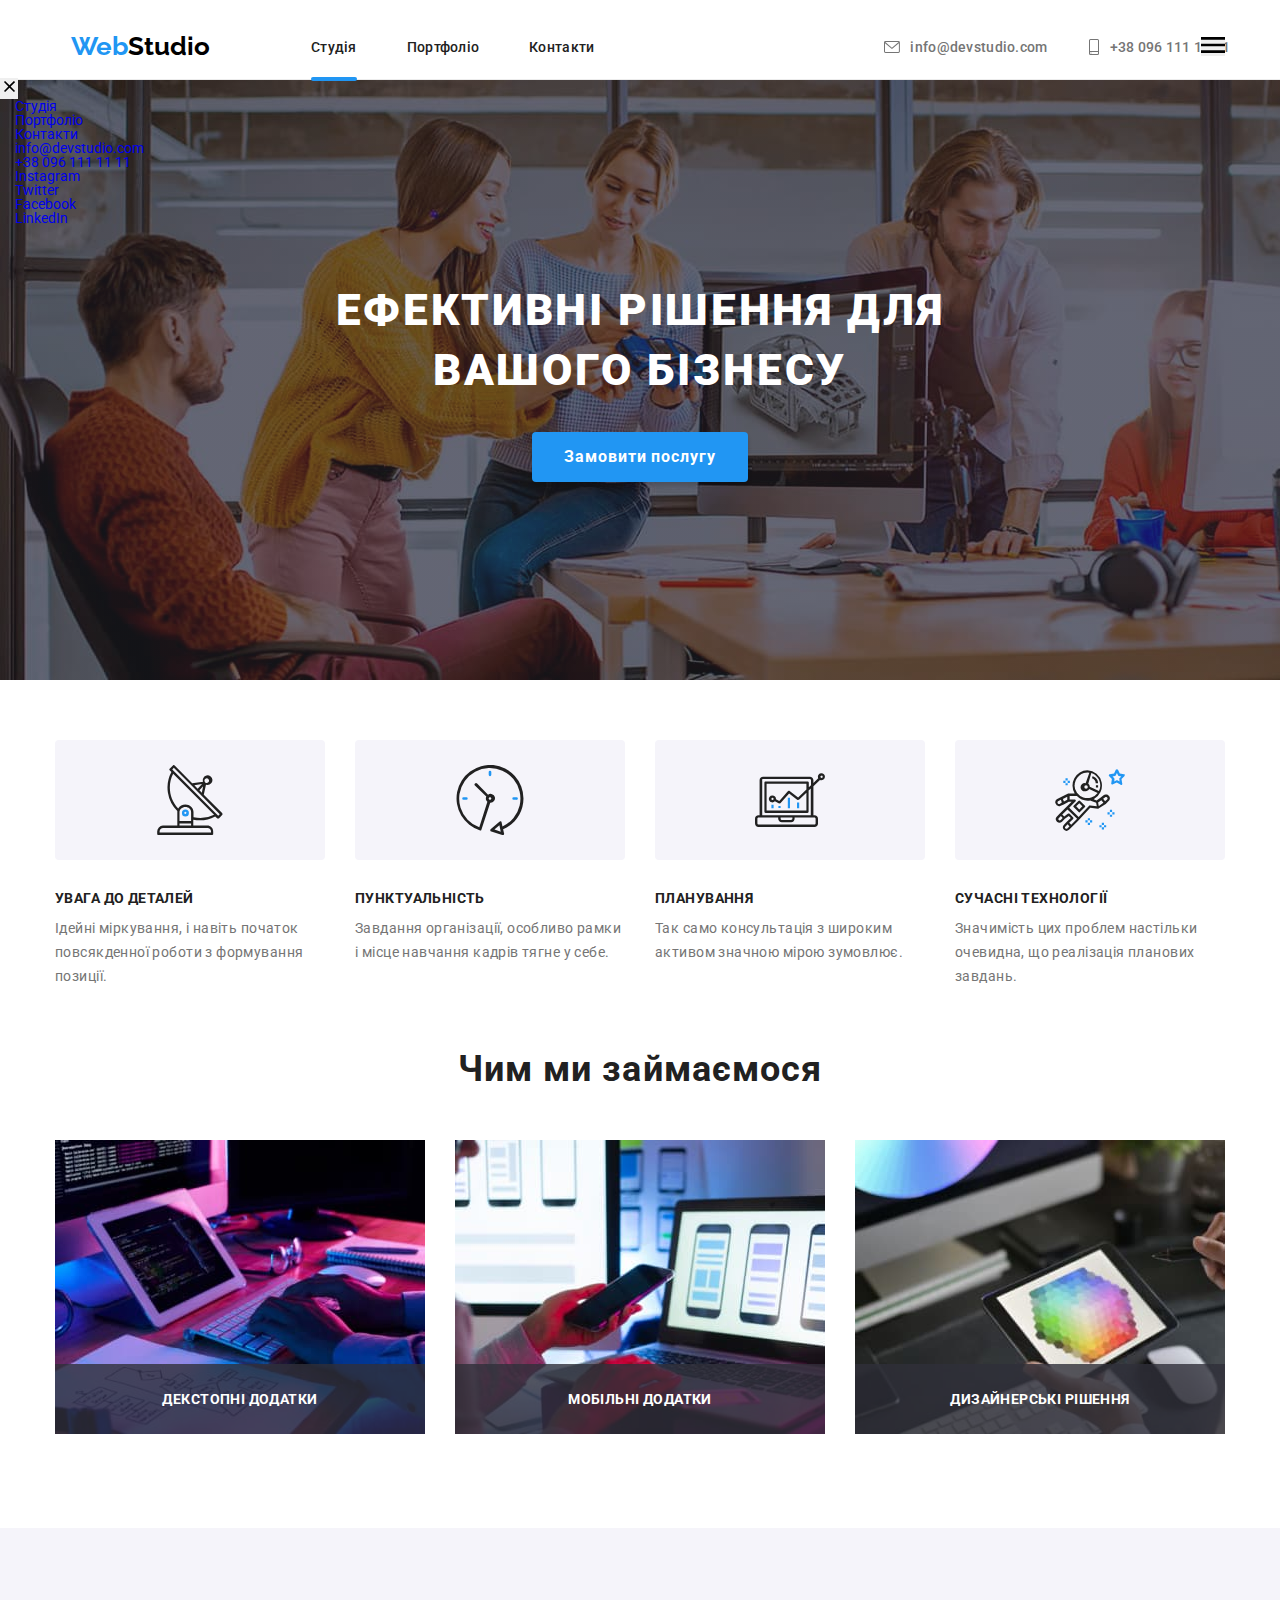
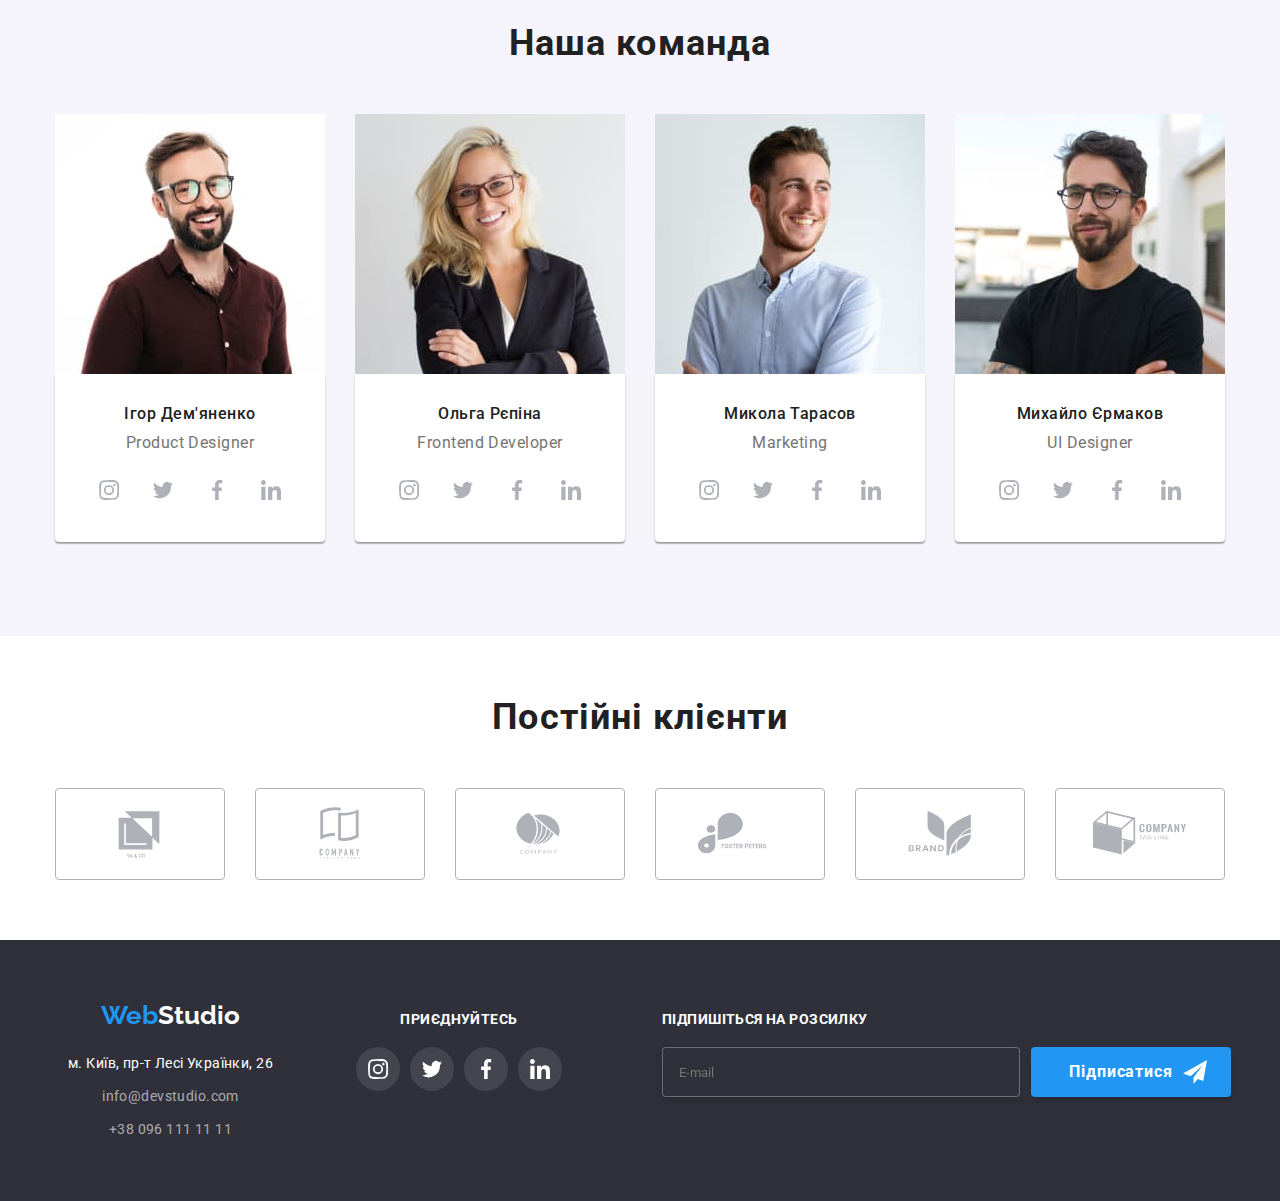
==== commit a3c13d2d: "/" ====
--- a/index.html
+++ b/index.html
@@ -16,7 +16,7 @@
     
 </head>
 
-<body class="body">
+<body class="body no-scroll">
     <!-- Header content -->
   
     <header class="header">
@@ -54,44 +54,51 @@
               </ul>
             </div>
 
-          <button type="button" class="menu-open" data-menu-open>
+            <!-- --------mob--------- -->
+
+          <button type="button" class="menu-open is-hidden " data-menu-open>
             <svg class="menu-open-icon" width="24" height="16">
               <use href="./images/menu-open.svg#icon-menu_svg"></use>
             </svg>
           </button>
         </div>
       
-        <!-- --------mob--------- -->
-      <div class="mob-menu  is-hidden no-scroll"  data-menu>
-        <button type="button" class="menu-close" data-menu-close>
-          <svg class="menu-close-icon" width="18" height="18">
-            <use href="./images/close.svg#icon-close-black-18dp-2-1"></use>
-          </svg>
-        </button>
-        <div class="conteiner-mob no-scroll">
+      
+        <div class="mob-menu is-hidden"  data-menu>
+          <button type="button" class="menu-close" data-menu-close>
+            <svg class="menu-close-icon" width="18" height="18">
+              <use href="./images/close.svg#icon-close-black-18dp-2-1"></use>
+            </svg>
+          </button>
+          <div class="conteiner-mob no-scroll">
+          
         
-
-          <ul class="menu-nav">
-            <li class="list-studio-menu"><a class="item-nav-menu" href="./index.html">Студія</a></li>
-            <li class="list-portfolio-menu"><a href="./portfolio.html">Портфоліо</a></li>
-            <li class="list-contact-menu"><a href="/">Контакти</a></li>
-          </ul>
-
-          <ul class="menu-contacts">
-            <li><a class="mail-menu" href="mailto:info@devstudio.com">info@devstudio.com</a></li>            
-            <li><a class="tel-menu" href="tel:+380961111111">+38 096 111 11 11</a></li>            
-          </ul>
-
-          <ul class="menu-soc">
-            <li><a class="inst-mob" href="https://www.instagram.com/">Instagram</a></li>
-            <li><a class="tw-mob" href="https://twitter.com/">Twitter</a></li>
-            <li><a class="facebook-mob" href="https://www.facebook.com/">Facebook</a></li>
-            <li><a class="in-mob" href="https://www.linkedin.com/">LinkedIn</a></li>
-          </ul>
-
-      </div>  
-        </div>
-
+            <div class="top-menu">
+              <ul class="menu-nav">
+                <li class="list-studio-menu"><a class="item-nav-menu" href="./index.html">Студія</a></li>
+                <li class="list-portfolio-menu"><a href="./portfolio.html">Портфоліо</a></li>
+                <li class="list-contact-menu"><a href="/">Контакти</a></li>
+              </ul>
+            </div>
+        
+            <div class="bottom-menu">
+              <ul class="menu-contacts">
+                <li><a class="mail-menu" href="mailto:info@devstudio.com">info@devstudio.com</a></li>            
+                <li><a class="tel-menu" href="tel:+380961111111">+38 096 111 11 11</a></li>            
+              </ul>
+              
+              <ul class="menu-soc">
+                <li><a class="inst-mob" href="https://www.instagram.com/">Instagram</a></li>
+                <li><a class="tw-mob" href="https://twitter.com/">Twitter</a></li>
+                <li><a class="facebook-mob" href="https://www.facebook.com/">Facebook</a></li>
+                <li><a class="in-mob" href="https://www.linkedin.com/">LinkedIn</a></li>
+              </ul>
+            </div>
+        
+        </div>  
+          </div>
+        
+      
 
 
     </header>
@@ -104,8 +111,8 @@
                 <h1 class="title-site">Ефективні рішення для вашого бізнесу</h1>
             
             <!-------------- MODAL------------>
-                <button data-modal-open class="button" type="button"><span class="button-txt">Замовити послугу</span></button>
-                <div data-modal class="backdrop is-hidden " >
+                <button data-modal-open class="button " type="button"><span class="button-txt">Замовити послугу</span></button>
+                <div data-modal class="backdrop is-hidden" >
                   <div class="modal">
 
                     <button data-modal-close class="btn-close">
@@ -149,6 +156,7 @@
                         
                         <div class="form-field">
                           <label for="comment" class="form-label">Коментар</label>
+                          <input type="comment" name="comment" id="comment" />
                             <textarea name="comment" class="input-l" rows="6" placeholder="Введіть текст"></textarea>
                         </div>
                       
--- a/css/main.min.css
+++ b/css/main.min.css
@@ -1 +1 @@
-nav,footer,header,aside{display:block}html,body{height:100%;width:100%;line-height:1;font-size:14px;font-family:"Roboto","Raleway"}input,button,textarea{font-family:inherit}input::-ms-clear{display:none}.button{cursor:pointer}img{vertical-align:top}h1,h2,h3,h4,h5,h6{font-size:inherit;font-weight:inherit}img{max-width:100%;display:block}textarea{resize:none}*{padding:0;margin:0;border:0}*,*:before,*:after{-webkit-box-sizing:border-box;box-sizing:border-box}button::-moz-focus-inner{padding:0;border:0}a,a:visited{text-decoration:none}a:hover{text-decoration:none}ul li{list-style:none}.header{border-bottom:1px solid #ececec}@media screen and (min-width: 480px){.header{height:60px}}@media screen and (min-width: 768px){.header{height:80px}}@media screen and (min-width: 1200px){.header{padding-top:15px;height:80px}}.conteiner-header{position:relative;display:-webkit-box;display:-ms-flexbox;display:flex;-webkit-box-align:center;-ms-flex-align:center;align-items:center;width:100%;-webkit-box-pack:justify;-ms-flex-pack:justify;justify-content:space-between}@media screen and (min-width: 480px){.conteiner-header{max-width:450px}}@media screen and (min-width: 768px){.conteiner-header{max-width:738px}}@media screen and (min-width: 1200px){.conteiner-header{max-width:1200px;margin:0 auto;padding-left:15px;padding-right:15px}}.logo-header{color:#2196f3;font-family:"Raleway";font-weight:700;font-size:26px;line-height:31px;margin-right:85px}@media screen and (min-width: 480px){.logo-header{padding:16px}}@media screen and (min-width: 768px){.logo-header{margin-right:85px;font-size:24px;line-height:28px}}@media screen and (min-width: 1200px){.logo-header{font-size:26px;line-height:31px;margin-right:85px}}.logo-type-header{color:#000}.no-scroll{overflow:hidden}.mob-menu{position:fixed;width:100vw;height:100vh;background-color:#fff;top:0;display:-webkit-box;display:-ms-flexbox;display:flex;-webkit-box-orient:vertical;-webkit-box-direction:normal;-ms-flex-direction:column;flex-direction:column;-webkit-box-pack:justify;-ms-flex-pack:justify;justify-content:space-between}.menu-close{position:absolute;background-color:rgba(0,0,0,0);top:10px;right:15px;margin-bottom:10px}.menu-close:hover,.menu-close:focus,.menu-close:active{fill:#2196f3}.conteiner-mob{width:100%;max-width:100%;padding:0 15px;max-width:450px;max-height:796px;position:relative;position:fixed;padding-top:48px;padding-left:40px}.menu-nav{display:block}.list-studio-menu{margin-bottom:32px}.item-nav-menu{margin-bottom:32px}.list-portfolio-menu{margin-bottom:32px}.list-contact-menu{margin-bottom:306px}.menu-contacts{margin-bottom:32px}.nav{display:-webkit-box;display:-ms-flexbox;display:flex;-webkit-box-align:center;-ms-flex-align:center;align-items:center;font-family:inherit;font-weight:500;font-size:14px;line-height:16px;letter-spacing:.02em;color:#212121;cursor:pointer;margin-right:315px}@media screen and (min-width: 480px){.nav{display:none}}@media screen and (min-width: 768px){.nav{display:-webkit-box;margin-right:90px}}@media screen and (min-width: 1200px){.nav{margin-right:290px}}.list-studio,.list-portfolio{margin-right:50px}.nav>li>a{font-family:inherit;font-weight:500;font-size:14px;line-height:16px;letter-spacing:.02em;color:#212121;-webkit-transition-property:color;transition-property:color;-webkit-transition-duration:250ms;transition-duration:250ms;-webkit-transition-timing-function:cubic-bezier(0.4, 0, 0.2, 1);transition-timing-function:cubic-bezier(0.4, 0, 0.2, 1);padding-bottom:25px;position:relative}.nav>li>a:hover{color:#2196f3}.item-nav::after{position:absolute;content:"";display:block;width:100%;height:4px;background-color:#2196f3;border-radius:2px;left:0}@media screen and (min-width: 768px){.item-nav::after{bottom:-6px}}@media screen and (min-width: 1200px){.item-nav::after{bottom:-2px}}.mail{font-family:inherit;font-weight:500;font-size:14px;line-height:16px;letter-spacing:.02em;color:#757575;margin-right:30px;display:-webkit-box;display:-ms-flexbox;display:flex;-webkit-box-align:center;-ms-flex-align:center;align-items:center;-webkit-transition-property:color;transition-property:color;-webkit-transition-duration:250ms;transition-duration:250ms;-webkit-transition-timing-function:cubic-bezier(0.4, 0, 0.2, 1);transition-timing-function:cubic-bezier(0.4, 0, 0.2, 1)}.mail:hover,.mail:focus{color:#2196f3}@media screen and (min-width: 768px){.mail{font-weight:500;font-size:12px;line-height:14px}}@media screen and (min-width: 1200px){.mail{font-size:14px;line-height:16px}}.mail-icon{margin-right:10px;fill:#757575;-webkit-transition-property:color;transition-property:color;-webkit-transition-duration:250ms;transition-duration:250ms;-webkit-transition-timing-function:cubic-bezier(0.4, 0, 0.2, 1);transition-timing-function:cubic-bezier(0.4, 0, 0.2, 1)}.mail:hover .mail-icon,.mail:focus .mail-icon{fill:#2196f3}.tel-icon{margin-right:10px;fill:currentColor;-webkit-transition-property:color;transition-property:color;-webkit-transition-duration:250ms;transition-duration:250ms;-webkit-transition-timing-function:cubic-bezier(0.4, 0, 0.2, 1);transition-timing-function:cubic-bezier(0.4, 0, 0.2, 1)}.tel:hover .tel-icon,.tel:focus .tel-icon{fill:#2196f3}@media screen and (min-width: 480px){.header-icon{list-style:none;display:-webkit-box;display:-ms-flexbox;display:flex;gap:50px;display:none}}@media screen and (min-width: 768px){.header-icon{display:-webkit-box;display:-ms-flexbox;display:flex;margin-left:auto;-webkit-box-orient:vertical;-webkit-box-direction:normal;-ms-flex-direction:column;flex-direction:column;padding-top:21px;padding-bottom:21px;gap:10px}}@media screen and (min-width: 1200px){.header-icon{list-style:none;display:-webkit-box;-webkit-box-orient:horizontal;-webkit-box-direction:normal;-ms-flex-direction:row;flex-direction:row;margin-left:auto;-webkit-box-align:center;-ms-flex-align:center;align-items:center}}.tel{font-family:inherit;font-weight:500;font-size:14px;line-height:16px;letter-spacing:.02em;color:#757575;display:-webkit-box;display:-ms-flexbox;display:flex;-webkit-box-align:center;-ms-flex-align:center;align-items:center;-webkit-transition-property:color;transition-property:color;-webkit-transition-duration:250ms;transition-duration:250ms;-webkit-transition-timing-function:cubic-bezier(0.4, 0, 0.2, 1);transition-timing-function:cubic-bezier(0.4, 0, 0.2, 1)}.tel:hover,.tel:focus{color:#2196f3}@media screen and (min-width: 768px){.tel{font-size:12px;line-height:14px}}@media screen and (min-width: 768px){.tel{font-size:14px;line-height:16px}}.title{padding:118px 0 200px 0;background-image:-webkit-gradient(linear, left top, right top, from(rgba(47, 48, 58, 0.4)), to(rgba(47, 48, 58, 0.4))),url(../images/img_bg.jpg);background-image:linear-gradient(to right, rgba(47, 48, 58, 0.4), rgba(47, 48, 58, 0.4)),url(../images/img_bg.jpg);background-repeat:no-repeat;background-size:cover}@media screen and (min-width: 480px){.title{max-width:480px;max-height:400px}}@media screen and (min-width: 768px){.title{max-width:768px;max-height:400px}}@media screen and (min-width: 1200px){.title{max-width:100%;max-height:600px;padding:200px 0 200px 0}}@media screen and (min-width: 480px){.title-site{max-width:360px;margin:0 auto;margin-bottom:30px;font-family:"Roboto";font-style:normal;font-weight:900;font-size:26px;line-height:42px;text-align:center;letter-spacing:.06em;text-transform:uppercase;color:#fff}}@media screen and (min-width: 768px){.title-site{font-family:"Roboto";font-style:normal;font-weight:900;font-size:26px;line-height:42px;text-align:center;letter-spacing:.06em;text-transform:uppercase;color:#fff;margin:0 auto;margin-bottom:30px;max-width:360px}}@media screen and (min-width: 1200px){.title-site{font-family:inherit;font-weight:900;font-size:44px;line-height:60px;text-align:center;letter-spacing:.06em;text-transform:uppercase;color:#fff;max-width:696px;margin:0 auto;margin-bottom:32px}}.conteiner-title{width:100%;padding:0 15px}@media screen and (min-width: 480px){.conteiner-title{max-width:450px}}@media screen and (min-width: 768px){.conteiner-title{max-width:738px}}@media screen and (min-width: 1200px){.conteiner-title{max-width:1200px;margin:0 auto}}.conteiner{width:100%;padding:0 15px}@media screen and (min-width: 480px){.conteiner{max-width:450px;position:relative}}@media screen and (min-width: 768px){.conteiner{max-width:738px}}@media screen and (min-width: 1200px){.conteiner{max-width:1200px;margin:0 auto}}.button{display:block;margin:0 auto;background:#2196f3;-webkit-box-shadow:0px 4px 4px rgba(0,0,0,.15);box-shadow:0px 4px 4px rgba(0,0,0,.15);border-radius:4px;padding:10px 32px 10px 32px;-webkit-transition-property:background-color;transition-property:background-color;-webkit-transition-duration:250ms;transition-duration:250ms;-webkit-transition-timing-function:cubic-bezier(0.4, 0, 0.2, 1);transition-timing-function:cubic-bezier(0.4, 0, 0.2, 1)}.button:hover,.button:focus{background:#188ce8;-webkit-box-shadow:0px 4px 4px rgba(0,0,0,.15);box-shadow:0px 4px 4px rgba(0,0,0,.15)}.button:active{background:#188ce8;-webkit-box-shadow:0px 4px 4px rgba(0,0,0,.15);box-shadow:0px 4px 4px rgba(0,0,0,.15)}.button-txt{font-family:inherit;font-weight:700;font-size:16px;line-height:30px;display:-webkit-box;display:-ms-flexbox;display:flex;-webkit-box-align:center;-ms-flex-align:center;align-items:center;text-align:center;letter-spacing:.06em;color:#fff}.qualites{display:-webkit-box;display:-ms-flexbox;display:flex;-ms-flex-wrap:wrap;flex-wrap:wrap;-ms-flex-line-pack:center;align-content:center;padding-top:60px;padding-bottom:60px}.qualites-list{display:-webkit-box;display:-ms-flexbox;display:flex;-ms-flex-wrap:wrap;flex-wrap:wrap;-webkit-box-pack:center;-ms-flex-pack:center;justify-content:center;gap:30px}.qualites-item{width:100%}@media screen and (min-width: 480px){.qualites-item{max-width:100%}}@media screen and (min-width: 768px){.qualites-item{max-width:calc((100% - 30px)/2)}}@media screen and (min-width: 1200px){.qualites-item{max-width:calc((100% - 90px)/4)}}.qualites-icon-warning{margin:0 auto;width:100%;height:120px;background:#f5f4fa;border-radius:4px;margin-bottom:30px;display:-webkit-box;display:-ms-flexbox;display:flex;-webkit-box-pack:center;-ms-flex-pack:center;justify-content:center;-webkit-box-align:center;-ms-flex-align:center;align-items:center}.qualites-title{font-family:inherit;font-weight:700;font-size:14px;line-height:16px;letter-spacing:.03em;text-transform:uppercase;color:#212121;margin-bottom:10px}@media(max-width: 768px){.qualites-title{text-align:center}}.qualites-txt{font-family:inherit;font-weight:400;font-size:14px;line-height:24px;letter-spacing:.03em;color:#757575;width:100%}.about-company{padding-bottom:94px;width:100%}@media screen and (min-width: 480px){.about-company{display:none}}@media screen and (min-width: 768px){.about-company{display:none}}@media screen and (min-width: 1200px){.about-company{display:block}}.company-title{font-family:inherit;font-weight:700;font-size:36px;line-height:42px;text-align:center;letter-spacing:.03em;color:#212121;text-align:center;margin-bottom:50px}.company-img{display:-webkit-box;display:-ms-flexbox;display:flex;position:relative}.company-img-label{position:relative}.image-company{margin-right:30px}.label{position:absolute;width:370px;height:70px;background:rgba(47,48,58,.8);bottom:0}.label-txt{font-weight:700;font-size:14px;line-height:16px;text-align:center;letter-spacing:.03em;text-transform:uppercase;color:#fff;margin-top:27px}.command{width:100%;padding-top:60px;padding-bottom:60px;background:#f5f4fa}@media(min-width: 768px){.command{padding-top:94px;padding-bottom:94px}}.command-title{font-family:inherit;font-weight:700;font-size:36px;line-height:42px;text-align:center;letter-spacing:.03em;color:#212121;margin-bottom:50px}.list-command{list-style:none;display:-webkit-box;display:-ms-flexbox;display:flex;-ms-flex-wrap:wrap;flex-wrap:wrap;gap:30px;-webkit-box-pack:center;-ms-flex-pack:center;justify-content:center}.command-item{width:100%}@media screen and (min-width: 480px){.command-item{width:450px;text-align:center;-ms-flex-wrap:wrap;flex-wrap:wrap}}@media screen and (min-width: 768px){.command-item{width:calc((100% - 30px)/2)}}@media screen and (min-width: 1200px){.command-item{width:calc((100% - 90px)/4)}}.command-members{font-family:inherit;font-weight:500;font-size:16px;line-height:19px;text-align:center;letter-spacing:.03em;color:#212121;margin-bottom:10px}.command-position{font-family:inherit;font-weight:400;font-size:16px;line-height:19px;text-align:center;letter-spacing:.03em;color:#757575;margin-bottom:16px}.card{width:100%;padding:30px;background:#fff;-webkit-box-shadow:0px 1px 3px rgba(0,0,0,.12),0px 1px 1px rgba(0,0,0,.14),0px 2px 1px rgba(0,0,0,.2);box-shadow:0px 1px 3px rgba(0,0,0,.12),0px 1px 1px rgba(0,0,0,.14),0px 2px 1px rgba(0,0,0,.2);border-radius:0px 0px 4px 4px}.card-soc-link{display:-webkit-box;display:-ms-flexbox;display:flex;-webkit-box-pack:center;-ms-flex-pack:center;justify-content:center;gap:10px}.card-soc{display:-webkit-box;display:-ms-flexbox;display:flex;-webkit-box-align:center;-ms-flex-align:center;align-items:center;-webkit-box-pack:center;-ms-flex-pack:center;justify-content:center;width:44px;height:44px;background-color:#fff;border-radius:50%;-webkit-transition-property:background-color;transition-property:background-color;-webkit-transition-duration:250ms;transition-duration:250ms;-webkit-transition-timing-function:cubic-bezier(0.4, 0, 0.2, 1);transition-timing-function:cubic-bezier(0.4, 0, 0.2, 1)}.card-soc:hover,.card-soc:focus{background-color:#2196f3;outline:none}.card-soc-icon{fill:#afb1b8;-webkit-transition-property:fill;transition-property:fill;-webkit-transition-duration:250ms;transition-duration:250ms;-webkit-transition-timing-function:cubic-bezier(0.4, 0, 0.2, 1);transition-timing-function:cubic-bezier(0.4, 0, 0.2, 1)}.card-soc:hover .card-soc-icon,.card-soc:focus .card-soc-icon{fill:#fff}.klients{padding-top:60px;padding-bottom:60px}.klients-title{font-style:normal;font-weight:700;font-size:36px;line-height:42px;text-align:center;letter-spacing:.03em;color:#212121;margin-bottom:50px}.klients-list{display:-webkit-box;display:-ms-flexbox;display:flex;-ms-flex-wrap:wrap;flex-wrap:wrap;-ms-flex-line-pack:center;align-content:center;-webkit-box-pack:center;-ms-flex-pack:center;justify-content:center;gap:30px;width:100%}@media screen and (min-width: 480px){.klients-list{-ms-flex-preferred-size:calc((100% - 30px)/2);flex-basis:calc((100% - 30px)/2)}}@media screen and (min-width: 768px){.klients-list{-ms-flex-preferred-size:calc((100% - 60px)/3);flex-basis:calc((100% - 60px)/3)}}@media screen and (min-width: 1200px){.klients-list{-ms-flex-preferred-size:calc((100% - 150px)/6);flex-basis:calc((100% - 150px)/6)}}.klients-link{display:-webkit-box;display:-ms-flexbox;display:flex;-webkit-box-align:center;-ms-flex-align:center;align-items:center;-webkit-box-pack:center;-ms-flex-pack:center;justify-content:center;border:1px solid #afb1b8;border-radius:4px;height:92px;-webkit-transition-property:border;transition-property:border;-webkit-transition-duration:250ms;transition-duration:250ms;-webkit-transition-timing-function:cubic-bezier(0.4, 0, 0.2, 1);transition-timing-function:cubic-bezier(0.4, 0, 0.2, 1)}.klients-link:hover,.klients-link:focus{border:1px solid #2196f3}@media screen and (min-width: 480px){.klients-link{width:190px}}@media screen and (min-width: 768px)and (max-width: 1199px){.klients-link{width:216px}}@media screen and (min-width: 1200px){.klients-link{width:170px}}.klients-icon{fill:#afb1b8;-webkit-transition-property:fill;transition-property:fill;-webkit-transition-duration:250ms;transition-duration:250ms;-webkit-transition-timing-function:cubic-bezier(0.4, 0, 0.2, 1);transition-timing-function:cubic-bezier(0.4, 0, 0.2, 1)}.klients-link:hover .klients-icon,.klients-link:focus .klients-icon{fill:#2196f3}.footer{padding-bottom:60px;padding-top:60px;background:#2f303a;display:block}@media screen and (min-width: 480px)and (max-width: 1199px){.footer{padding-bottom:120px}}.conteiner-footer{padding-left:15px;padding-right:15px}@media screen and (min-width: 480px)and (max-width: 767px){.conteiner-footer{max-width:480px;display:-webkit-box;display:-ms-flexbox;display:flex;-ms-flex-wrap:wrap;flex-wrap:wrap;-webkit-box-align:baseline;-ms-flex-align:baseline;align-items:baseline;-webkit-box-pack:center;-ms-flex-pack:center;justify-content:center}}@media screen and (min-width: 768px)and (max-width: 1199px){.conteiner-footer{max-width:768px;display:-webkit-box;display:-ms-flexbox;display:flex;-ms-flex-wrap:wrap;flex-wrap:wrap;-webkit-box-align:baseline;-ms-flex-align:baseline;align-items:baseline;text-align:center;-webkit-box-pack:justify;-ms-flex-pack:justify;justify-content:space-between}}@media screen and (min-width: 1200px){.conteiner-footer{max-width:1200px;margin:0 auto;padding:0 15px;display:-webkit-box;display:-ms-flexbox;display:flex;-webkit-box-align:baseline;-ms-flex-align:baseline;align-items:baseline}}@media screen and (min-width: 480px){.footer-loc{text-align:center;margin-bottom:60px}}@media screen and (min-width: 768px)and (max-width: 1199px){.footer-loc{text-align:center;margin-left:76px;margin-bottom:60px}}@media screen and (min-width: 1200px){.footer-loc{margin-right:70px}}.footer-geo{font-family:inherit;font-style:normal;font-size:14px;line-height:24px;letter-spacing:.03em;color:#fff}.footer-mail{font-family:inherit;font-style:normal;font-size:14px;line-height:24px;letter-spacing:.03em;color:rgba(255,255,255,.6)}.footer-tel{font-family:inherit;font-style:normal;font-size:14px;line-height:24px;letter-spacing:.03em;color:rgba(255,255,255,.6)}.footer-icon{display:inline-block;margin-right:93px}@media screen and (min-width: 480px){.footer-icon{margin-right:15px;margin-bottom:60px}}@media screen and (min-width: 768px){.footer-icon{margin-right:100px}}.footer-icon-item{display:-webkit-box;display:-ms-flexbox;display:flex;gap:10px}.footer-txt{font-family:"Roboto";font-style:normal;font-weight:700;font-size:14px;line-height:16px;letter-spacing:.03em;text-transform:uppercase;color:#fff;margin-bottom:20px}@media screen and (min-width: 480px){.footer-txt{text-align:center}}.logo-block-footer{display:inline-block;font-family:"Raleway";font-weight:700;font-size:26px;line-height:31px;color:#2196f3;margin-bottom:20px}.logo-type-footer{color:#fff}.list-footer{margin-bottom:9px;width:231px}.card-soc-footer{display:-webkit-box;display:-ms-flexbox;display:flex;-webkit-box-align:center;-ms-flex-align:center;align-items:center;-webkit-box-pack:center;-ms-flex-pack:center;justify-content:center;width:44px;height:44px;background:rgba(255,255,255,.1);border-radius:50%;-webkit-transition-property:background-color;transition-property:background-color;-webkit-transition-duration:250ms;transition-duration:250ms;-webkit-transition-timing-function:cubic-bezier(0.4, 0, 0.2, 1);transition-timing-function:cubic-bezier(0.4, 0, 0.2, 1)}.card-soc-footer:hover,.card-soc-footer:focus{background-color:#2196f3}.card-soc-icon-footer{fill:#fff}.footer-form{display:inline-block}@media screen and (min-width: 480px)and (max-width: 1199px){.footer-form{display:-webkit-box;display:-ms-flexbox;display:flex;-ms-flex-wrap:wrap;flex-wrap:wrap;-webkit-box-align:center;-ms-flex-align:center;align-items:center;-webkit-box-pack:center;-ms-flex-pack:center;justify-content:center;margin:0 auto;-webkit-box-orient:vertical;-webkit-box-direction:normal;-ms-flex-direction:column;flex-direction:column;position:relative}}.footer-form-txt{margin-bottom:20px;font-family:"Roboto";font-style:normal;font-weight:700;font-size:14px;line-height:16px;letter-spacing:.03em;text-transform:uppercase;color:#fff}.form-mail{color:#fff;border:1px solid rgba(255,255,255,.3);-webkit-filter:drop-shadow(0px 4px 4px rgba(0, 0, 0, 0.15));filter:drop-shadow(0px 4px 4px rgba(0, 0, 0, 0.15));border-radius:4px;width:358px;height:50px;background:#2f303a;padding-left:16px;margin-right:11px;position:relative;margin-bottom:20px}@media screen and (min-width: 480px)and (max-width: 1199px){.form-mail{width:450px}}.footer-form-button{background:#2196f3;-webkit-box-shadow:0px 4px 4px rgba(0,0,0,.15);box-shadow:0px 4px 4px rgba(0,0,0,.15);border-radius:4px;width:200px;height:50px;position:absolute}@media screen and (min-width: 480px)and (max-width: 1199px){.footer-form-button{top:100%;left:28%}}.footer-form-button-txt{font-family:"Roboto";font-style:normal;font-weight:700;font-size:16px;line-height:30px;letter-spacing:.06em;color:#fff;margin-right:10px;margin-left:-10px}.footer-form-icon{position:absolute;top:13px}.main-buttons{padding-top:94px;padding-bottom:94px}.buttons{display:-webkit-box;display:-ms-flexbox;display:flex;-webkit-box-pack:center;-ms-flex-pack:center;justify-content:center;margin-bottom:50px}ul.buttons>li{display:inline;margin-right:8px}.button-sites{padding:6px 22px 6px 22px;background:#f5f4fa;font-family:inherit;font-weight:500;font-size:16px;line-height:26px;text-align:center;letter-spacing:.03em;color:#212121;border-radius:4px;cursor:pointer;-webkit-transition-property:background,color,-webkit-box-shadow;transition-property:background,color,-webkit-box-shadow;transition-property:background,color,box-shadow;transition-property:background,color,box-shadow,-webkit-box-shadow;-webkit-transition-duration:250ms;transition-duration:250ms;-webkit-transition-timing-function:cubic-bezier(0.4, 0, 0.2, 1);transition-timing-function:cubic-bezier(0.4, 0, 0.2, 1)}.button-sites:active,.button-sites:hover,.button-sites:focus{background:#2196f3;color:#fff;border-radius:4px;-webkit-box-shadow:0px 3px 1px rgba(0,0,0,.1),0px 1px 2px rgba(0,0,0,.08),0px 2px 2px rgba(0,0,0,.12);box-shadow:0px 3px 1px rgba(0,0,0,.1),0px 1px 2px rgba(0,0,0,.08),0px 2px 2px rgba(0,0,0,.12)}.portfolio-content{position:relative;width:1200px;margin:0 auto;display:-webkit-box;display:-ms-flexbox;display:flex;-ms-flex-wrap:wrap;flex-wrap:wrap;gap:30px}.portfolio-content>li{-webkit-transition-property:-webkit-box-shadow;transition-property:-webkit-box-shadow;transition-property:box-shadow;transition-property:box-shadow, -webkit-box-shadow;-webkit-transition-duration:250ms;transition-duration:250ms;-webkit-transition-timing-function:cubic-bezier(0.4, 0, 0.2, 1);transition-timing-function:cubic-bezier(0.4, 0, 0.2, 1)}.portfolio-content>li:hover{-webkit-box-shadow:0px 1px 1px rgba(0,0,0,.12),0px 4px 4px rgba(0,0,0,.06),1px 4px 6px rgba(0,0,0,.16);box-shadow:0px 1px 1px rgba(0,0,0,.12),0px 4px 4px rgba(0,0,0,.06),1px 4px 6px rgba(0,0,0,.16)}.portfolio-content>li:hover .product-overlay{-webkit-transform:translateY(0);transform:translateY(0)}.portfolio-content-link{position:relative;overflow:hidden}.product-overlay{position:absolute;top:0;height:294px;width:370px;-webkit-transform:translateY(137%);transform:translateY(137%);-webkit-transition:-webkit-transform;transition:-webkit-transform;transition:transform;transition:transform, -webkit-transform;-webkit-transition-duration:250ms;transition-duration:250ms;-webkit-transition-timing-function:cubic-bezier(0.4, 0, 0.2, 1);transition-timing-function:cubic-bezier(0.4, 0, 0.2, 1);background:rgba(33,150,243,.9)}.portfolio-content>li:hover .product-overlay{-webkit-transform:translateY(0);transform:translateY(0)}.portfolio-box-text{font-weight:400;font-size:18px;line-height:28px;letter-spacing:.03em;font-style:normal;font-family:"Roboto";color:#fff;padding:63px 24px}.box-portfolio{padding:20px 24px 20px 24px;background:#fff;border:1px solid #eee;border-top:0px}.box-title{margin-bottom:4px;font-family:inherit;font-weight:700;font-size:18px;line-height:36px;letter-spacing:.06em;color:#212121}.box-description{font-family:inherit;font-weight:400;font-size:16px;line-height:30px;letter-spacing:.03em;color:#757575}.backdrop{position:fixed;top:0;left:0;width:100%;height:100%;background:rgba(0,0,0,.2);opacity:1;-webkit-transition:visibility,opacity 250ms cubic-bezier(0.4, 0, 0.2, 1);transition:visibility,opacity 250ms cubic-bezier(0.4, 0, 0.2, 1)}.backdrop.is-hidden{opacity:0;pointer-events:none;visibility:hidden}.modal{position:absolute;top:50%;left:50%;-webkit-transform:translate(-50%, -50%);transform:translate(-50%, -50%);width:528px;height:581px;background:#fff;-webkit-box-shadow:0px 1px 3px rgba(0,0,0,.12),0px 1px 1px rgba(0,0,0,.14),0px 2px 1px rgba(0,0,0,.2);box-shadow:0px 1px 3px rgba(0,0,0,.12),0px 1px 1px rgba(0,0,0,.14),0px 2px 1px rgba(0,0,0,.2);border-radius:4px;padding:40px}label{display:-webkit-box;display:-ms-flexbox;display:flex}.modal-title{font-family:"Roboto";font-style:normal;font-weight:700;font-size:20px;line-height:23px;text-align:center;letter-spacing:.03em;color:#212121;margin-bottom:12px}.box-form{width:100%}.form-field{margin-bottom:10px;position:relative}.form-input{margin:0;border:1px solid rgba(33,33,33,.2);border-radius:4px;width:100%;padding:12px 42px;-webkit-transition-property:border;transition-property:border;-webkit-transition-duration:250ms;transition-duration:250ms;-webkit-transition-timing-function:cubic-bezier(0.4, 0, 0.2, 1);transition-timing-function:cubic-bezier(0.4, 0, 0.2, 1);cursor:pointer}.form-input:hover,.form-input:focus{border:1px solid #2196f3}.form-field-icon{position:absolute;top:29px;left:12px;-webkit-transition-property:fill;transition-property:fill;-webkit-transition-duration:250ms;transition-duration:250ms;-webkit-transition-timing-function:cubic-bezier(0.4, 0, 0.2, 1);transition-timing-function:cubic-bezier(0.4, 0, 0.2, 1)}.form-input:hover+.form-field-icon,.form-input:focus+.form-field-icon{fill:#2196f3}.input-l{margin:0;border:1px solid rgba(33,33,33,.2);border-radius:4px;width:100%;padding:12px 16px;-webkit-transition-property:border;transition-property:border;-webkit-transition-duration:250ms;transition-duration:250ms;-webkit-transition-timing-function:cubic-bezier(0.4, 0, 0.2, 1);transition-timing-function:cubic-bezier(0.4, 0, 0.2, 1);cursor:pointer}.input-l:hover,.input-l:focus{border:1px solid #2196f3}.form-label{margin-bottom:4px;font-weight:400;font-size:12px;line-height:14px;letter-spacing:.01em;color:#757575}.modal-conditions{margin-bottom:30px;margin-right:12px}.modal-form-txt{font-family:"Roboto";font-style:normal;font-weight:400;font-size:14px;line-height:24px;letter-spacing:.03em;color:#757575}.conditions{font-family:"Roboto";font-style:normal;font-weight:400;font-size:14px;line-height:24px;letter-spacing:.03em;-webkit-text-decoration-line:underline;text-decoration-line:underline;color:#2196f3;margin-left:5px}.close{position:absolute;top:6px;right:5px}.btn-close:hover>.close,.btn-close:focus>.close{fill:#2196f3}.btn-close{position:absolute;right:8px;top:8px;border-radius:50%;width:30px;height:30px;background:#fff;border:1px solid rgba(0,0,0,.1);cursor:pointer}.checkbox{margin-top:4px;margin-right:7px;width:16px;height:15px;appearance:none;-webkit-appearance:none;-moz-appearance:none;display:-webkit-box;display:-ms-flexbox;display:flex}.check__box{margin-right:7px;margin-top:4px;width:16px;height:15px;display:-webkit-box;display:-ms-flexbox;display:flex}.checkbox:checked+.check__box{background-image:url(../images/icon_check.svg)}.checkbox:checked+.check__box>.check__box_b{opacity:0}.button-modal{background:#2196f3;-webkit-box-shadow:0px 4px 4px rgba(0,0,0,.15);box-shadow:0px 4px 4px rgba(0,0,0,.15);border-radius:4px;width:200px;height:50px;margin:0 164px;-webkit-transition-property:background;transition-property:background;-webkit-transition-duration:250ms;transition-duration:250ms;-webkit-transition-timing-function:cubic-bezier(0.4, 0, 0.2, 1);transition-timing-function:cubic-bezier(0.4, 0, 0.2, 1);-webkit-transform:translateX(-20%);transform:translateX(-20%)}.button-modal:hover,.button-modal:focus{background:#188ce8}.button-modal-form-txt{font-weight:700;font-size:16px;line-height:30px;letter-spacing:.06em;color:#fff}/*# sourceMappingURL=main.min.css.map */+nav,footer,header,aside{display:block}html,body{height:100%;width:100%;line-height:1;font-size:14px;font-family:"Roboto","Raleway"}input,button,textarea{font-family:inherit}input::-ms-clear{display:none}.button{cursor:pointer}img{vertical-align:top}h1,h2,h3,h4,h5,h6{font-size:inherit;font-weight:inherit}img{max-width:100%;display:block}textarea{resize:none}*{padding:0;margin:0;border:0}*,*:before,*:after{-webkit-box-sizing:border-box;box-sizing:border-box}button::-moz-focus-inner{padding:0;border:0}a,a:visited{text-decoration:none}a:hover{text-decoration:none}ul li{list-style:none}.header{border-bottom:1px solid #ececec}@media screen and (min-width: 480px){.header{height:60px}}@media screen and (min-width: 768px){.header{height:80px}}@media screen and (min-width: 1200px){.header{padding-top:15px;height:80px}}.conteiner-header{position:relative;display:-webkit-box;display:-ms-flexbox;display:flex;-webkit-box-align:center;-ms-flex-align:center;align-items:center;width:100%;-webkit-box-pack:justify;-ms-flex-pack:justify;justify-content:space-between}@media screen and (min-width: 480px){.conteiner-header{max-width:450px}}@media screen and (min-width: 768px){.conteiner-header{max-width:738px}}@media screen and (min-width: 1200px){.conteiner-header{max-width:1200px;margin:0 auto;padding-left:15px;padding-right:15px}}.logo-header{color:#2196f3;font-family:"Raleway";font-weight:700;font-size:26px;line-height:31px;margin-right:85px}@media screen and (min-width: 480px){.logo-header{padding:16px}}@media screen and (min-width: 768px){.logo-header{margin-right:85px;font-size:24px;line-height:28px}}@media screen and (min-width: 1200px){.logo-header{font-size:26px;line-height:31px;margin-right:85px}}.logo-type-header{color:#000}.conteiner-mob{min-width:320px;padding-left:15px;padding-right:15px;margin:0 auto;height:100%;display:-webkit-box;display:-ms-flexbox;display:flex;-webkit-box-orient:vertical;-webkit-box-direction:normal;-ms-flex-direction:column;flex-direction:column;-webkit-box-pack:justify;-ms-flex-pack:justify;justify-content:space-between}.nav{display:-webkit-box;display:-ms-flexbox;display:flex;-webkit-box-align:center;-ms-flex-align:center;align-items:center;font-family:inherit;font-weight:500;font-size:14px;line-height:16px;letter-spacing:.02em;color:#212121;cursor:pointer;margin-right:315px}@media screen and (min-width: 480px){.nav{display:none}}@media screen and (min-width: 768px){.nav{display:-webkit-box;margin-right:90px}}@media screen and (min-width: 1200px){.nav{margin-right:290px}}.list-studio,.list-portfolio{margin-right:50px}.nav>li>a{font-family:inherit;font-weight:500;font-size:14px;line-height:16px;letter-spacing:.02em;color:#212121;-webkit-transition-property:color;transition-property:color;-webkit-transition-duration:250ms;transition-duration:250ms;-webkit-transition-timing-function:cubic-bezier(0.4, 0, 0.2, 1);transition-timing-function:cubic-bezier(0.4, 0, 0.2, 1);padding-bottom:25px;position:relative}.nav>li>a:hover{color:#2196f3}.item-nav::after{position:absolute;content:"";display:block;width:100%;height:4px;background-color:#2196f3;border-radius:2px;left:0}@media screen and (min-width: 768px){.item-nav::after{bottom:-8px}}@media screen and (min-width: 1200px){.item-nav::after{bottom:-1px}}.mail{font-family:inherit;font-weight:500;font-size:14px;line-height:16px;letter-spacing:.02em;color:#757575;margin-right:30px;display:-webkit-box;display:-ms-flexbox;display:flex;-webkit-box-align:center;-ms-flex-align:center;align-items:center;-webkit-transition-property:color;transition-property:color;-webkit-transition-duration:250ms;transition-duration:250ms;-webkit-transition-timing-function:cubic-bezier(0.4, 0, 0.2, 1);transition-timing-function:cubic-bezier(0.4, 0, 0.2, 1)}.mail:hover,.mail:focus{color:#2196f3}@media screen and (min-width: 768px){.mail{font-weight:500;font-size:12px;line-height:14px}}@media screen and (min-width: 1200px){.mail{font-size:14px;line-height:16px}}.mail-icon{margin-right:10px;fill:#757575;-webkit-transition-property:color;transition-property:color;-webkit-transition-duration:250ms;transition-duration:250ms;-webkit-transition-timing-function:cubic-bezier(0.4, 0, 0.2, 1);transition-timing-function:cubic-bezier(0.4, 0, 0.2, 1)}.mail:hover .mail-icon,.mail:focus .mail-icon{fill:#2196f3}.tel-icon{margin-right:10px;fill:currentColor;-webkit-transition-property:color;transition-property:color;-webkit-transition-duration:250ms;transition-duration:250ms;-webkit-transition-timing-function:cubic-bezier(0.4, 0, 0.2, 1);transition-timing-function:cubic-bezier(0.4, 0, 0.2, 1)}.tel:hover .tel-icon,.tel:focus .tel-icon{fill:#2196f3}@media screen and (min-width: 480px){.header-icon{list-style:none;display:-webkit-box;display:-ms-flexbox;display:flex;gap:50px;display:none}}@media screen and (min-width: 768px){.header-icon{display:-webkit-box;display:-ms-flexbox;display:flex;margin-left:auto;-webkit-box-orient:vertical;-webkit-box-direction:normal;-ms-flex-direction:column;flex-direction:column;padding-top:21px;padding-bottom:21px;gap:10px}}@media screen and (min-width: 1200px){.header-icon{list-style:none;display:-webkit-box;-webkit-box-orient:horizontal;-webkit-box-direction:normal;-ms-flex-direction:row;flex-direction:row;margin-left:auto;-webkit-box-align:center;-ms-flex-align:center;align-items:center}}.tel{font-family:inherit;font-weight:500;font-size:14px;line-height:16px;letter-spacing:.02em;color:#757575;display:-webkit-box;display:-ms-flexbox;display:flex;-webkit-box-align:center;-ms-flex-align:center;align-items:center;-webkit-transition-property:color;transition-property:color;-webkit-transition-duration:250ms;transition-duration:250ms;-webkit-transition-timing-function:cubic-bezier(0.4, 0, 0.2, 1);transition-timing-function:cubic-bezier(0.4, 0, 0.2, 1)}.tel:hover,.tel:focus{color:#2196f3}@media screen and (min-width: 768px){.tel{font-size:12px;line-height:14px}}@media screen and (min-width: 768px){.tel{font-size:14px;line-height:16px}}.title{padding:118px 0 200px 0;background-image:-webkit-gradient(linear, left top, right top, from(rgba(47, 48, 58, 0.4)), to(rgba(47, 48, 58, 0.4))),url(../images/img_bg.jpg);background-image:linear-gradient(to right, rgba(47, 48, 58, 0.4), rgba(47, 48, 58, 0.4)),url(../images/img_bg.jpg);background-repeat:no-repeat;background-size:cover}@media screen and (min-width: 480px){.title{max-width:480px;max-height:400px}}@media screen and (min-width: 768px){.title{max-width:768px;max-height:400px}}@media screen and (min-width: 1200px){.title{max-width:100%;max-height:600px;padding:200px 0 200px 0}}@media screen and (min-width: 480px){.title-site{max-width:360px;margin:0 auto;margin-bottom:30px;font-family:"Roboto";font-style:normal;font-weight:900;font-size:26px;line-height:42px;text-align:center;letter-spacing:.06em;text-transform:uppercase;color:#fff}}@media screen and (min-width: 768px){.title-site{font-family:"Roboto";font-style:normal;font-weight:900;font-size:26px;line-height:42px;text-align:center;letter-spacing:.06em;text-transform:uppercase;color:#fff;margin:0 auto;margin-bottom:30px;max-width:360px}}@media screen and (min-width: 1200px){.title-site{font-family:inherit;font-weight:900;font-size:44px;line-height:60px;text-align:center;letter-spacing:.06em;text-transform:uppercase;color:#fff;max-width:696px;margin:0 auto;margin-bottom:32px}}.conteiner-title{width:100%;padding:0 15px}@media screen and (min-width: 480px){.conteiner-title{max-width:450px}}@media screen and (min-width: 768px){.conteiner-title{max-width:738px}}@media screen and (min-width: 1200px){.conteiner-title{max-width:1200px;margin:0 auto}}.conteiner{width:100%;padding:0 15px}@media screen and (min-width: 480px){.conteiner{max-width:450px;position:relative}}@media screen and (min-width: 768px){.conteiner{max-width:738px}}@media screen and (min-width: 1200px){.conteiner{max-width:1200px;margin:0 auto}}.button{display:block;margin:0 auto;background:#2196f3;-webkit-box-shadow:0px 4px 4px rgba(0,0,0,.15);box-shadow:0px 4px 4px rgba(0,0,0,.15);border-radius:4px;padding:10px 32px 10px 32px;-webkit-transition-property:background-color;transition-property:background-color;-webkit-transition-duration:250ms;transition-duration:250ms;-webkit-transition-timing-function:cubic-bezier(0.4, 0, 0.2, 1);transition-timing-function:cubic-bezier(0.4, 0, 0.2, 1)}.button:hover,.button:focus{background:#188ce8;-webkit-box-shadow:0px 4px 4px rgba(0,0,0,.15);box-shadow:0px 4px 4px rgba(0,0,0,.15)}.button:active{background:#188ce8;-webkit-box-shadow:0px 4px 4px rgba(0,0,0,.15);box-shadow:0px 4px 4px rgba(0,0,0,.15)}.button-txt{font-family:inherit;font-weight:700;font-size:16px;line-height:30px;display:-webkit-box;display:-ms-flexbox;display:flex;-webkit-box-align:center;-ms-flex-align:center;align-items:center;text-align:center;letter-spacing:.06em;color:#fff}.qualites{display:-webkit-box;display:-ms-flexbox;display:flex;-ms-flex-wrap:wrap;flex-wrap:wrap;-ms-flex-line-pack:center;align-content:center;padding-top:60px;padding-bottom:60px}.qualites-list{display:-webkit-box;display:-ms-flexbox;display:flex;-ms-flex-wrap:wrap;flex-wrap:wrap;-webkit-box-pack:center;-ms-flex-pack:center;justify-content:center;gap:30px}.qualites-item{width:100%}@media screen and (min-width: 480px){.qualites-item{max-width:100%}}@media screen and (min-width: 768px){.qualites-item{max-width:calc((100% - 30px)/2)}}@media screen and (min-width: 1200px){.qualites-item{max-width:calc((100% - 90px)/4)}}.qualites-icon-warning{margin:0 auto;width:100%;height:120px;background:#f5f4fa;border-radius:4px;margin-bottom:30px;display:-webkit-box;display:-ms-flexbox;display:flex;-webkit-box-pack:center;-ms-flex-pack:center;justify-content:center;-webkit-box-align:center;-ms-flex-align:center;align-items:center}.qualites-title{font-family:inherit;font-weight:700;font-size:14px;line-height:16px;letter-spacing:.03em;text-transform:uppercase;color:#212121;margin-bottom:10px}@media(max-width: 768px){.qualites-title{text-align:center}}.qualites-txt{font-family:inherit;font-weight:400;font-size:14px;line-height:24px;letter-spacing:.03em;color:#757575;width:100%}.about-company{padding-bottom:94px;width:100%}@media screen and (min-width: 480px){.about-company{display:none}}@media screen and (min-width: 768px){.about-company{display:none}}@media screen and (min-width: 1200px){.about-company{display:block}}.company-title{font-family:inherit;font-weight:700;font-size:36px;line-height:42px;text-align:center;letter-spacing:.03em;color:#212121;text-align:center;margin-bottom:50px}.company-img{display:-webkit-box;display:-ms-flexbox;display:flex;position:relative}.company-img-label{position:relative}.image-company{margin-right:30px}.label{position:absolute;width:370px;height:70px;background:rgba(47,48,58,.8);bottom:0}.label-txt{font-weight:700;font-size:14px;line-height:16px;text-align:center;letter-spacing:.03em;text-transform:uppercase;color:#fff;margin-top:27px}.command{width:100%;padding-top:60px;padding-bottom:60px;background:#f5f4fa}@media(min-width: 768px){.command{padding-top:94px;padding-bottom:94px}}.command-title{font-family:inherit;font-weight:700;font-size:36px;line-height:42px;text-align:center;letter-spacing:.03em;color:#212121;margin-bottom:50px}.list-command{list-style:none;display:-webkit-box;display:-ms-flexbox;display:flex;-ms-flex-wrap:wrap;flex-wrap:wrap;gap:30px;-webkit-box-pack:center;-ms-flex-pack:center;justify-content:center}.command-item{width:100%}@media screen and (min-width: 480px){.command-item{width:450px;text-align:center;-ms-flex-wrap:wrap;flex-wrap:wrap}}@media screen and (min-width: 768px){.command-item{width:calc((100% - 30px)/2)}}@media screen and (min-width: 1200px){.command-item{width:calc((100% - 90px)/4)}}.command-members{font-family:inherit;font-weight:500;font-size:16px;line-height:19px;text-align:center;letter-spacing:.03em;color:#212121;margin-bottom:10px}.command-position{font-family:inherit;font-weight:400;font-size:16px;line-height:19px;text-align:center;letter-spacing:.03em;color:#757575;margin-bottom:16px}.card{width:100%;padding:30px;background:#fff;-webkit-box-shadow:0px 1px 3px rgba(0,0,0,.12),0px 1px 1px rgba(0,0,0,.14),0px 2px 1px rgba(0,0,0,.2);box-shadow:0px 1px 3px rgba(0,0,0,.12),0px 1px 1px rgba(0,0,0,.14),0px 2px 1px rgba(0,0,0,.2);border-radius:0px 0px 4px 4px}.card-soc-link{display:-webkit-box;display:-ms-flexbox;display:flex;-webkit-box-pack:center;-ms-flex-pack:center;justify-content:center;gap:10px}.card-soc{display:-webkit-box;display:-ms-flexbox;display:flex;-webkit-box-align:center;-ms-flex-align:center;align-items:center;-webkit-box-pack:center;-ms-flex-pack:center;justify-content:center;width:44px;height:44px;background-color:#fff;border-radius:50%;-webkit-transition-property:background-color;transition-property:background-color;-webkit-transition-duration:250ms;transition-duration:250ms;-webkit-transition-timing-function:cubic-bezier(0.4, 0, 0.2, 1);transition-timing-function:cubic-bezier(0.4, 0, 0.2, 1)}.card-soc:hover,.card-soc:focus{background-color:#2196f3;outline:none}.card-soc-icon{fill:#afb1b8;-webkit-transition-property:fill;transition-property:fill;-webkit-transition-duration:250ms;transition-duration:250ms;-webkit-transition-timing-function:cubic-bezier(0.4, 0, 0.2, 1);transition-timing-function:cubic-bezier(0.4, 0, 0.2, 1)}.card-soc:hover .card-soc-icon,.card-soc:focus .card-soc-icon{fill:#fff}.klients{padding-top:60px;padding-bottom:60px}.klients-title{font-style:normal;font-weight:700;font-size:36px;line-height:42px;text-align:center;letter-spacing:.03em;color:#212121;margin-bottom:50px}.klients-list{display:-webkit-box;display:-ms-flexbox;display:flex;-ms-flex-wrap:wrap;flex-wrap:wrap;-ms-flex-line-pack:center;align-content:center;-webkit-box-pack:center;-ms-flex-pack:center;justify-content:center;gap:30px;width:100%}@media screen and (min-width: 480px){.klients-list{-ms-flex-preferred-size:calc((100% - 30px)/2);flex-basis:calc((100% - 30px)/2)}}@media screen and (min-width: 768px){.klients-list{-ms-flex-preferred-size:calc((100% - 60px)/3);flex-basis:calc((100% - 60px)/3)}}@media screen and (min-width: 1200px){.klients-list{-ms-flex-preferred-size:calc((100% - 150px)/6);flex-basis:calc((100% - 150px)/6)}}.klients-link{display:-webkit-box;display:-ms-flexbox;display:flex;-webkit-box-align:center;-ms-flex-align:center;align-items:center;-webkit-box-pack:center;-ms-flex-pack:center;justify-content:center;border:1px solid #afb1b8;border-radius:4px;height:92px;-webkit-transition-property:border;transition-property:border;-webkit-transition-duration:250ms;transition-duration:250ms;-webkit-transition-timing-function:cubic-bezier(0.4, 0, 0.2, 1);transition-timing-function:cubic-bezier(0.4, 0, 0.2, 1)}.klients-link:hover,.klients-link:focus{border:1px solid #2196f3}@media screen and (min-width: 480px){.klients-link{width:190px}}@media screen and (min-width: 768px)and (max-width: 1199px){.klients-link{width:216px}}@media screen and (min-width: 1200px){.klients-link{width:170px}}.klients-icon{fill:#afb1b8;-webkit-transition-property:fill;transition-property:fill;-webkit-transition-duration:250ms;transition-duration:250ms;-webkit-transition-timing-function:cubic-bezier(0.4, 0, 0.2, 1);transition-timing-function:cubic-bezier(0.4, 0, 0.2, 1)}.klients-link:hover .klients-icon,.klients-link:focus .klients-icon{fill:#2196f3}.footer{padding-top:60px;background:#2f303a;display:block}@media screen and (min-width: 480px)and (max-width: 1199px){.footer{padding-bottom:120px}}.conteiner-footer{padding-left:15px;padding-right:15px}@media screen and (min-width: 480px)and (max-width: 767px){.conteiner-footer{max-width:480px;display:-webkit-box;display:-ms-flexbox;display:flex;-ms-flex-wrap:wrap;flex-wrap:wrap;-webkit-box-align:baseline;-ms-flex-align:baseline;align-items:baseline;-webkit-box-pack:center;-ms-flex-pack:center;justify-content:center}}@media screen and (min-width: 768px)and (max-width: 1199px){.conteiner-footer{max-width:768px;display:-webkit-box;display:-ms-flexbox;display:flex;-ms-flex-wrap:wrap;flex-wrap:wrap;-webkit-box-align:baseline;-ms-flex-align:baseline;align-items:baseline;text-align:center;-webkit-box-pack:justify;-ms-flex-pack:justify;justify-content:space-between}}@media screen and (min-width: 1200px){.conteiner-footer{max-width:1200px;max-height:252px;margin:0 auto;padding:0 15px;display:-webkit-box;display:-ms-flexbox;display:flex;-webkit-box-align:baseline;-ms-flex-align:baseline;align-items:baseline}}@media screen and (min-width: 480px){.footer-loc{text-align:center;margin-bottom:60px}}@media screen and (min-width: 768px)and (max-width: 1199px){.footer-loc{text-align:center;margin-left:76px;margin-bottom:60px}}@media screen and (min-width: 1200px){.footer-loc{margin-right:70px}}.footer-geo{font-family:inherit;font-style:normal;font-size:14px;line-height:24px;letter-spacing:.03em;color:#fff}.footer-mail{font-family:inherit;font-style:normal;font-size:14px;line-height:24px;letter-spacing:.03em;color:rgba(255,255,255,.6)}.footer-tel{font-family:inherit;font-style:normal;font-size:14px;line-height:24px;letter-spacing:.03em;color:rgba(255,255,255,.6)}.footer-icon{display:inline-block;margin-right:93px}@media screen and (min-width: 480px){.footer-icon{margin-right:15px;margin-bottom:60px}}@media screen and (min-width: 768px){.footer-icon{margin-right:100px}}.footer-icon-item{display:-webkit-box;display:-ms-flexbox;display:flex;gap:10px}.footer-txt{font-family:"Roboto";font-style:normal;font-weight:700;font-size:14px;line-height:16px;letter-spacing:.03em;text-transform:uppercase;color:#fff;margin-bottom:20px}@media screen and (min-width: 480px){.footer-txt{text-align:center}}.logo-block-footer{display:inline-block;font-family:"Raleway";font-weight:700;font-size:26px;line-height:31px;color:#2196f3;margin-bottom:20px}.logo-type-footer{color:#fff}.list-footer{margin-bottom:9px;width:231px}.card-soc-footer{display:-webkit-box;display:-ms-flexbox;display:flex;-webkit-box-align:center;-ms-flex-align:center;align-items:center;-webkit-box-pack:center;-ms-flex-pack:center;justify-content:center;width:44px;height:44px;background:rgba(255,255,255,.1);border-radius:50%;-webkit-transition-property:background-color;transition-property:background-color;-webkit-transition-duration:250ms;transition-duration:250ms;-webkit-transition-timing-function:cubic-bezier(0.4, 0, 0.2, 1);transition-timing-function:cubic-bezier(0.4, 0, 0.2, 1)}.card-soc-footer:hover,.card-soc-footer:focus{background-color:#2196f3}.card-soc-icon-footer{fill:#fff}.footer-form{display:inline-block}@media screen and (min-width: 480px)and (max-width: 1199px){.footer-form{display:-webkit-box;display:-ms-flexbox;display:flex;-ms-flex-wrap:wrap;flex-wrap:wrap;-webkit-box-align:center;-ms-flex-align:center;align-items:center;-webkit-box-pack:center;-ms-flex-pack:center;justify-content:center;margin:0 auto;-webkit-box-orient:vertical;-webkit-box-direction:normal;-ms-flex-direction:column;flex-direction:column;position:relative}}.footer-form-txt{margin-bottom:20px;font-family:"Roboto";font-style:normal;font-weight:700;font-size:14px;line-height:16px;letter-spacing:.03em;text-transform:uppercase;color:#fff}.form-mail{color:#fff;border:1px solid rgba(255,255,255,.3);-webkit-filter:drop-shadow(0px 4px 4px rgba(0, 0, 0, 0.15));filter:drop-shadow(0px 4px 4px rgba(0, 0, 0, 0.15));border-radius:4px;width:358px;height:50px;background:#2f303a;padding-left:16px;margin-right:11px;position:relative;margin-bottom:20px}@media screen and (min-width: 480px)and (max-width: 1199px){.form-mail{width:450px}}.footer-form-button{background:#2196f3;-webkit-box-shadow:0px 4px 4px rgba(0,0,0,.15);box-shadow:0px 4px 4px rgba(0,0,0,.15);border-radius:4px;width:200px;height:50px;position:absolute}@media screen and (min-width: 480px)and (max-width: 1199px){.footer-form-button{top:100%;left:28%}}.footer-form-button-txt{font-family:"Roboto";font-style:normal;font-weight:700;font-size:16px;line-height:30px;letter-spacing:.06em;color:#fff;margin-right:10px;margin-left:-10px}.footer-form-icon{position:absolute;top:13px}.main-buttons{padding-top:94px;padding-bottom:94px}.buttons{display:-webkit-box;display:-ms-flexbox;display:flex;-webkit-box-pack:center;-ms-flex-pack:center;justify-content:center;margin-bottom:50px}ul.buttons>li{display:inline;margin-right:8px}.button-sites{padding:6px 22px 6px 22px;background:#f5f4fa;font-family:inherit;font-weight:500;font-size:16px;line-height:26px;text-align:center;letter-spacing:.03em;color:#212121;border-radius:4px;cursor:pointer;-webkit-transition-property:background,color,-webkit-box-shadow;transition-property:background,color,-webkit-box-shadow;transition-property:background,color,box-shadow;transition-property:background,color,box-shadow,-webkit-box-shadow;-webkit-transition-duration:250ms;transition-duration:250ms;-webkit-transition-timing-function:cubic-bezier(0.4, 0, 0.2, 1);transition-timing-function:cubic-bezier(0.4, 0, 0.2, 1)}.button-sites:active,.button-sites:hover,.button-sites:focus{background:#2196f3;color:#fff;border-radius:4px;-webkit-box-shadow:0px 3px 1px rgba(0,0,0,.1),0px 1px 2px rgba(0,0,0,.08),0px 2px 2px rgba(0,0,0,.12);box-shadow:0px 3px 1px rgba(0,0,0,.1),0px 1px 2px rgba(0,0,0,.08),0px 2px 2px rgba(0,0,0,.12)}.portfolio-content{position:relative;width:1200px;margin:0 auto;display:-webkit-box;display:-ms-flexbox;display:flex;-ms-flex-wrap:wrap;flex-wrap:wrap;gap:30px}.portfolio-content>li{-webkit-transition-property:-webkit-box-shadow;transition-property:-webkit-box-shadow;transition-property:box-shadow;transition-property:box-shadow, -webkit-box-shadow;-webkit-transition-duration:250ms;transition-duration:250ms;-webkit-transition-timing-function:cubic-bezier(0.4, 0, 0.2, 1);transition-timing-function:cubic-bezier(0.4, 0, 0.2, 1)}.portfolio-content>li:hover{-webkit-box-shadow:0px 1px 1px rgba(0,0,0,.12),0px 4px 4px rgba(0,0,0,.06),1px 4px 6px rgba(0,0,0,.16);box-shadow:0px 1px 1px rgba(0,0,0,.12),0px 4px 4px rgba(0,0,0,.06),1px 4px 6px rgba(0,0,0,.16)}.portfolio-content>li:hover .product-overlay{-webkit-transform:translateY(0);transform:translateY(0)}.portfolio-content-link{position:relative;overflow:hidden}.product-overlay{position:absolute;top:0;height:294px;width:370px;-webkit-transform:translateY(137%);transform:translateY(137%);-webkit-transition:-webkit-transform;transition:-webkit-transform;transition:transform;transition:transform, -webkit-transform;-webkit-transition-duration:250ms;transition-duration:250ms;-webkit-transition-timing-function:cubic-bezier(0.4, 0, 0.2, 1);transition-timing-function:cubic-bezier(0.4, 0, 0.2, 1);background:rgba(33,150,243,.9)}.portfolio-content>li:hover .product-overlay{-webkit-transform:translateY(0);transform:translateY(0)}.portfolio-box-text{font-weight:400;font-size:18px;line-height:28px;letter-spacing:.03em;font-style:normal;font-family:"Roboto";color:#fff;padding:63px 24px}.box-portfolio{padding:20px 24px 20px 24px;background:#fff;border:1px solid #eee;border-top:0px}.box-title{margin-bottom:4px;font-family:inherit;font-weight:700;font-size:18px;line-height:36px;letter-spacing:.06em;color:#212121}.box-description{font-family:inherit;font-weight:400;font-size:16px;line-height:30px;letter-spacing:.03em;color:#757575}.backdrop{position:fixed;top:0;left:0;width:100%;height:100%;background:rgba(0,0,0,.2);opacity:1;-webkit-transition:visibility,opacity 250ms cubic-bezier(0.4, 0, 0.2, 1);transition:visibility,opacity 250ms cubic-bezier(0.4, 0, 0.2, 1)}.backdrop.is-hidden{opacity:0;pointer-events:none;visibility:hidden}.modal{position:absolute;top:50%;left:50%;-webkit-transform:translate(-50%, -50%);transform:translate(-50%, -50%);width:528px;height:581px;background:#fff;-webkit-box-shadow:0px 1px 3px rgba(0,0,0,.12),0px 1px 1px rgba(0,0,0,.14),0px 2px 1px rgba(0,0,0,.2);box-shadow:0px 1px 3px rgba(0,0,0,.12),0px 1px 1px rgba(0,0,0,.14),0px 2px 1px rgba(0,0,0,.2);border-radius:4px;padding:40px}label{display:-webkit-box;display:-ms-flexbox;display:flex}.modal-title{font-family:"Roboto";font-style:normal;font-weight:700;font-size:20px;line-height:23px;text-align:center;letter-spacing:.03em;color:#212121;margin-bottom:12px}.box-form{width:100%}.form-field{margin-bottom:10px;position:relative}.form-input{margin:0;border:1px solid rgba(33,33,33,.2);border-radius:4px;width:100%;padding:12px 42px;-webkit-transition-property:border;transition-property:border;-webkit-transition-duration:250ms;transition-duration:250ms;-webkit-transition-timing-function:cubic-bezier(0.4, 0, 0.2, 1);transition-timing-function:cubic-bezier(0.4, 0, 0.2, 1);cursor:pointer}.form-input:hover,.form-input:focus{border:1px solid #2196f3}.form-field-icon{position:absolute;top:29px;left:12px;-webkit-transition-property:fill;transition-property:fill;-webkit-transition-duration:250ms;transition-duration:250ms;-webkit-transition-timing-function:cubic-bezier(0.4, 0, 0.2, 1);transition-timing-function:cubic-bezier(0.4, 0, 0.2, 1)}.form-input:hover+.form-field-icon,.form-input:focus+.form-field-icon{fill:#2196f3}.input-l{margin:0;border:1px solid rgba(33,33,33,.2);border-radius:4px;width:100%;padding:12px 16px;-webkit-transition-property:border;transition-property:border;-webkit-transition-duration:250ms;transition-duration:250ms;-webkit-transition-timing-function:cubic-bezier(0.4, 0, 0.2, 1);transition-timing-function:cubic-bezier(0.4, 0, 0.2, 1);cursor:pointer}.input-l:hover,.input-l:focus{border:1px solid #2196f3}.form-label{margin-bottom:4px;font-weight:400;font-size:12px;line-height:14px;letter-spacing:.01em;color:#757575}.modal-conditions{margin-bottom:30px;margin-right:12px}.modal-form-txt{font-family:"Roboto";font-style:normal;font-weight:400;font-size:14px;line-height:24px;letter-spacing:.03em;color:#757575}.conditions{font-family:"Roboto";font-style:normal;font-weight:400;font-size:14px;line-height:24px;letter-spacing:.03em;-webkit-text-decoration-line:underline;text-decoration-line:underline;color:#2196f3;margin-left:5px}.close{position:absolute;top:6px;right:5px}.btn-close:hover>.close,.btn-close:focus>.close{fill:#2196f3}.btn-close{position:absolute;right:8px;top:8px;border-radius:50%;width:30px;height:30px;background:#fff;border:1px solid rgba(0,0,0,.1);cursor:pointer}.checkbox{margin-top:4px;margin-right:7px;width:16px;height:15px;appearance:none;-webkit-appearance:none;-moz-appearance:none;display:-webkit-box;display:-ms-flexbox;display:flex}.check__box{margin-right:7px;margin-top:4px;width:16px;height:15px;display:-webkit-box;display:-ms-flexbox;display:flex}.checkbox:checked+.check__box{background-image:url(../images/icon_check.svg)}.checkbox:checked+.check__box>.check__box_b{opacity:0}.button-modal{background:#2196f3;-webkit-box-shadow:0px 4px 4px rgba(0,0,0,.15);box-shadow:0px 4px 4px rgba(0,0,0,.15);border-radius:4px;width:200px;height:50px;margin:0 164px;-webkit-transition-property:background;transition-property:background;-webkit-transition-duration:250ms;transition-duration:250ms;-webkit-transition-timing-function:cubic-bezier(0.4, 0, 0.2, 1);transition-timing-function:cubic-bezier(0.4, 0, 0.2, 1);-webkit-transform:translateX(-20%);transform:translateX(-20%)}.button-modal:hover,.button-modal:focus{background:#188ce8}.button-modal-form-txt{font-weight:700;font-size:16px;line-height:30px;letter-spacing:.06em;color:#fff}/*# sourceMappingURL=main.min.css.map */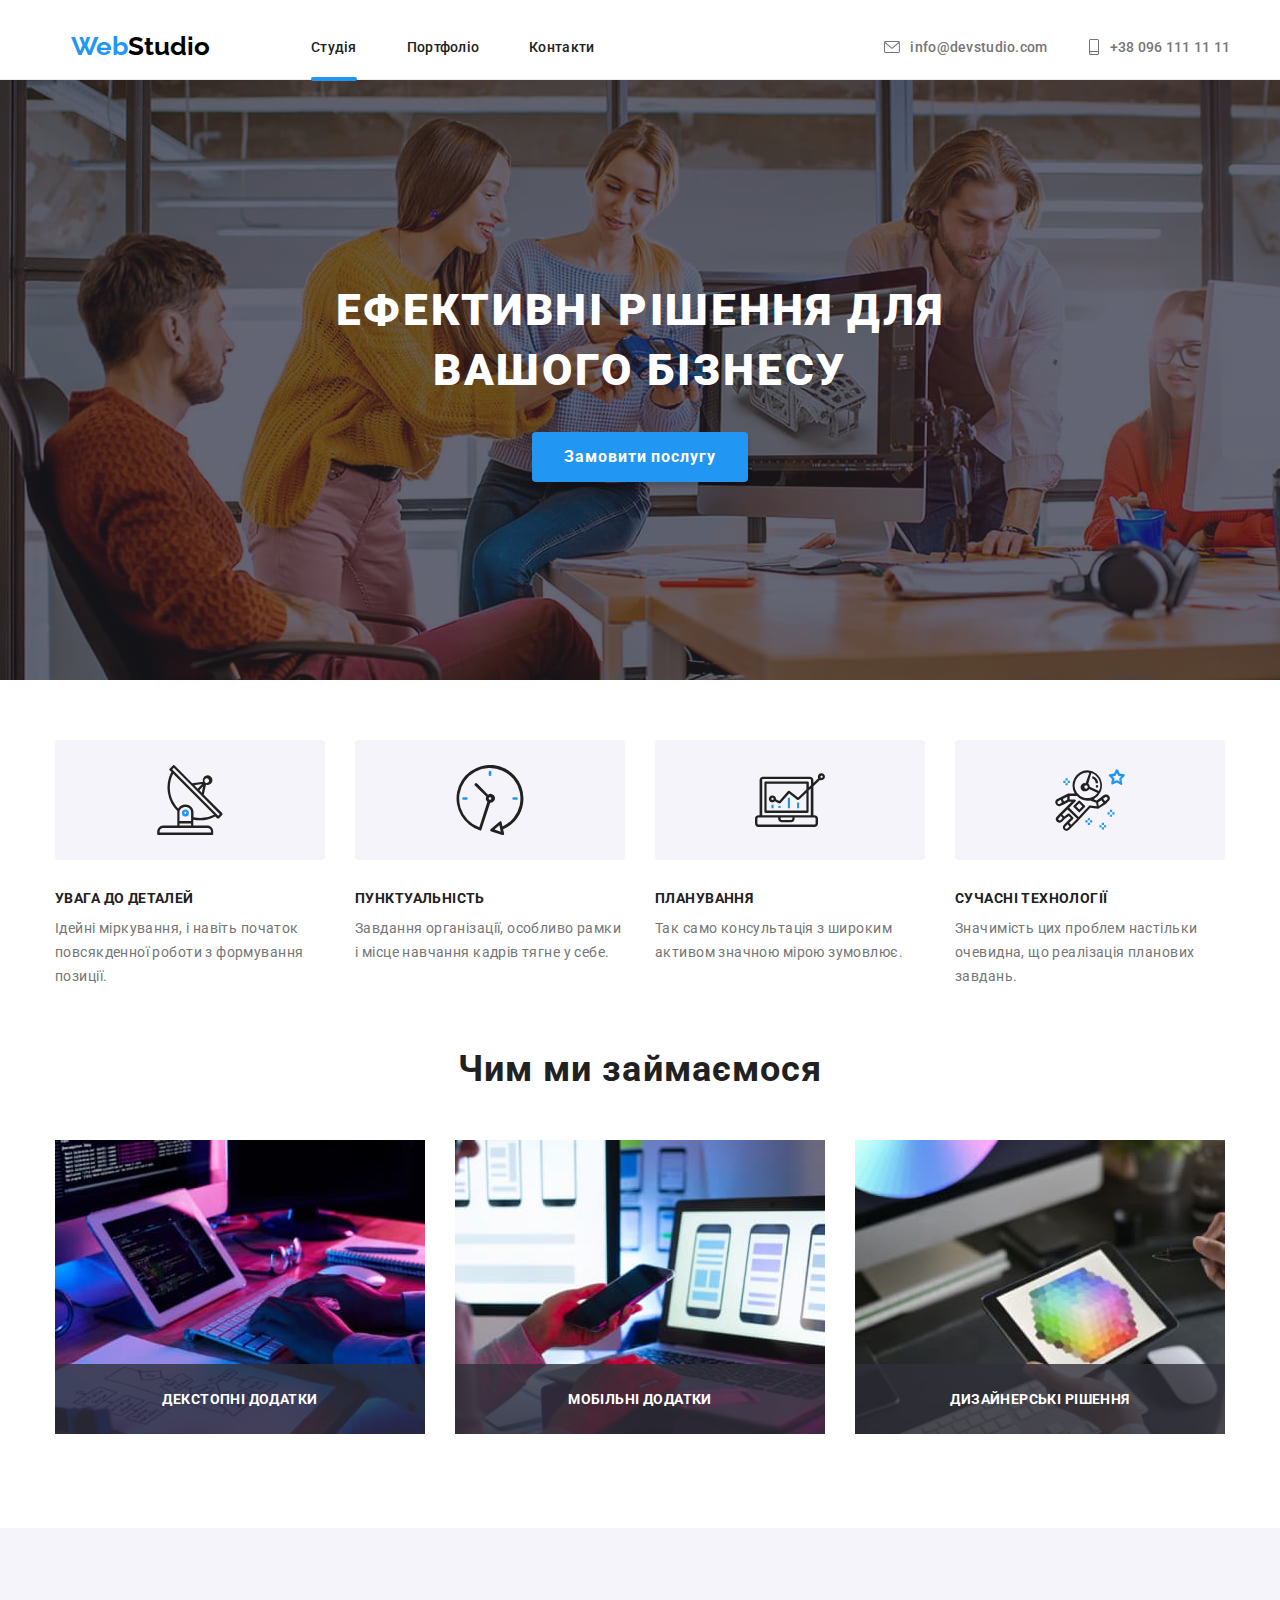
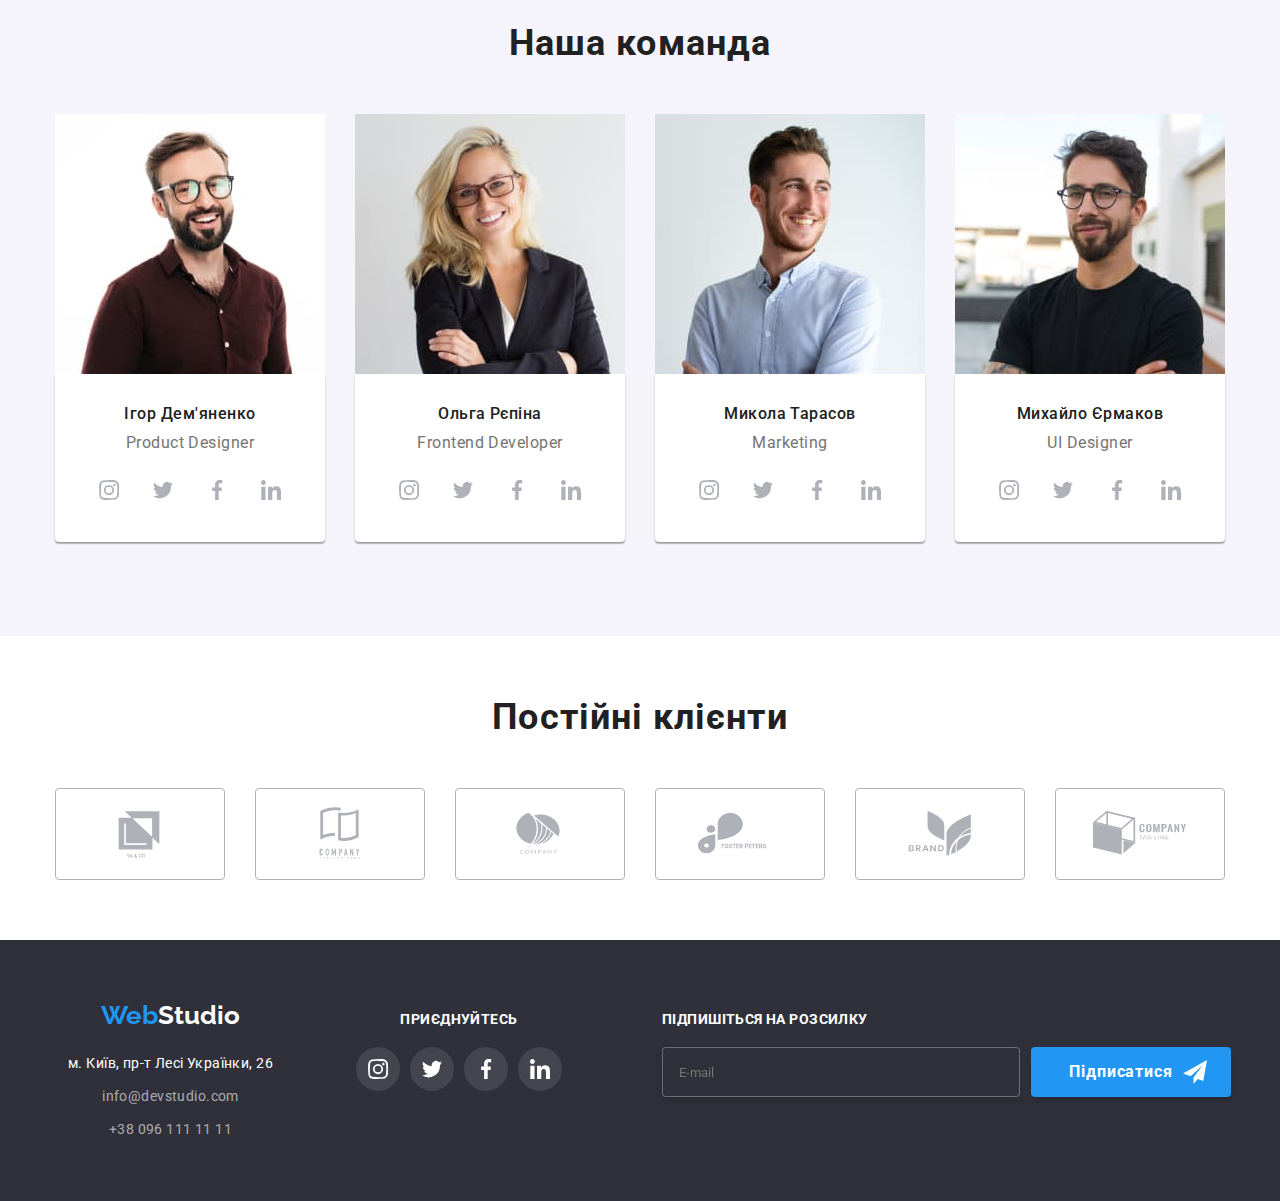
==== commit f54244bd: ".." ====
--- a/index.html
+++ b/index.html
@@ -27,7 +27,7 @@
             <a  class="logo-header" href="#">Web<span class="logo-type-header">Studio</span></a>
 
             <ul class="nav">
-                <li class="list-studio"><a class="item-nav" href="./index.html">Студія</a></li>
+                <li class="list-studio"><a href="./index.html" class="item-nav">Студія</a></li>
                 <li class="list-portfolio"><a href="./portfolio.html">Портфоліо</a></li>
                 <li class="list-contact"><a href="/">Контакти</a></li>
             </ul>
@@ -56,7 +56,7 @@
 
             <!-- --------mob--------- -->
 
-          <button type="button" class="menu-open is-hidden " data-menu-open>
+          <button type="button" class="menu-open" data-menu-open>
             <svg class="menu-open-icon" width="24" height="16">
               <use href="./images/menu-open.svg#icon-menu_svg"></use>
             </svg>
@@ -64,39 +64,7 @@
         </div>
       
       
-        <div class="mob-menu is-hidden"  data-menu>
-          <button type="button" class="menu-close" data-menu-close>
-            <svg class="menu-close-icon" width="18" height="18">
-              <use href="./images/close.svg#icon-close-black-18dp-2-1"></use>
-            </svg>
-          </button>
-          <div class="conteiner-mob no-scroll">
-          
-        
-            <div class="top-menu">
-              <ul class="menu-nav">
-                <li class="list-studio-menu"><a class="item-nav-menu" href="./index.html">Студія</a></li>
-                <li class="list-portfolio-menu"><a href="./portfolio.html">Портфоліо</a></li>
-                <li class="list-contact-menu"><a href="/">Контакти</a></li>
-              </ul>
-            </div>
-        
-            <div class="bottom-menu">
-              <ul class="menu-contacts">
-                <li><a class="mail-menu" href="mailto:info@devstudio.com">info@devstudio.com</a></li>            
-                <li><a class="tel-menu" href="tel:+380961111111">+38 096 111 11 11</a></li>            
-              </ul>
-              
-              <ul class="menu-soc">
-                <li><a class="inst-mob" href="https://www.instagram.com/">Instagram</a></li>
-                <li><a class="tw-mob" href="https://twitter.com/">Twitter</a></li>
-                <li><a class="facebook-mob" href="https://www.facebook.com/">Facebook</a></li>
-                <li><a class="in-mob" href="https://www.linkedin.com/">LinkedIn</a></li>
-              </ul>
-            </div>
-        
-        </div>  
-          </div>
+
         
       
 
@@ -110,74 +78,9 @@
         <div class="conteiner-title">
                 <h1 class="title-site">Ефективні рішення для вашого бізнесу</h1>
             
-            <!-------------- MODAL------------>
+            <!-------------- MODAL btn------------>
                 <button data-modal-open class="button " type="button"><span class="button-txt">Замовити послугу</span></button>
-                <div data-modal class="backdrop is-hidden" >
-                  <div class="modal">
-
-                    <button data-modal-close class="btn-close">
-                      <svg  class="close" width="18" height="18">
-                      <use href="./images/close.svg#icon-close-black-18dp-2-1"></use>
-                    </svg>
-                    </button>
-
-                    <p class="modal-title">Залиште свої дані, ми вам передзвонимо</p>                    
-
-                    <form class="box-form">
-                        <div class="form-field">
-                          
-                          <label for="name" class="form-label">Ім'я</label>
-                          <input type="name" class="form-input" name="username" id="name"/>
-                          <svg class="form-field-icon" width="18" height="18">
-                            <use href="./images/symbol-defs .svg#icon-person"></use>
-                          </svg>
-                          
-                        </div>
-                        
-                        <div class="form-field">
-                          
-                          <label for="tel" class="form-label">Телефон</label>
-                          <input type="tel" class="form-input" name="phone_namber" id="tel" />
-                          <svg class="form-field-icon" width="18" height="18">
-                            <use href="./images/symbol-defs .svg#icon-phone"></use>
-                          </svg>
-                          
-                        </div>
-                        
-                        <div class="form-field"> 
-                          
-                          <label for="E-mail" class="form-label">Пошта</label>
-                          <input type="email" class="form-input" name="email" id="e-mail" />
-                          <svg class="form-field-icon" width="18" height="18">
-                            <use href="./images/symbol-defs .svg#icon-email"></use>
-                          </svg>
-                          
-                        </div>
-                        
-                        <div class="form-field">
-                          <label for="comment" class="form-label">Коментар</label>
-                          <input type="comment" name="comment" id="comment" />
-                            <textarea name="comment" class="input-l" rows="6" placeholder="Введіть текст"></textarea>
-                        </div>
-                      
-
-
-                      <div class="modal-conditions">
-                        <label class="modal-form-txt">
-                          <input class="checkbox" type="checkbox" name="agree" />
-                          <span class="check__box">
-                            <svg class="check__box_b" width="16" height="15">
-                              <use href="./images/symbol-defs .svg#icon-checkbox-unchecked"></use>
-                            </svg>
-                          </span>
-                          Погоджуюся з розсилкою та приймаю <span class="conditions">Умови договору</span>
-                        </label>
-                      </div>
-
-                      <button class="button-modal" type="submit"><span class="button-modal-form-txt">Відправити</span></button>
-                    </form>
-                  </div>
-                </div>
+                
         </div>
         </section>
         <!--Особливості-->
@@ -605,6 +508,112 @@
             </div>
         </div>
     </footer>
+
+    <!-- mob -->
+            <div class="mob-menu is-hidden" data-menu>
+              <button type="button" class="menu-close" data-menu-close>
+                <svg class="menu-close-icon" width="40" height="40">
+                  <use href="./images/close.svg#icon-close-black-18dp-2-1"></use>
+                </svg>
+              </button>
+            
+              <div class="conteiner-mob no-scroll">
+            
+            
+                <div class="top-menu">
+                  <ul class="menu-nav">
+                    <li class="list-studio-menu"><a class="item-nav-menu" href="./index.html">Студія</a></li>
+                    <li class="list-portfolio-menu"><a class="item-nav-menu" href="./portfolio.html">Портфоліо</a></li>
+                    <li class="list-contact-menu"><a class="item-nav-menu" href="/">Контакти</a></li>
+                  </ul>
+                </div>
+            
+                <div class="bottom-menu">
+                  <ul class="menu-contacts">
+                    <li><a class="tel-menu" href="tel:+380961111111">+38 096 111 11 11</a></li>
+                    <li><a class="mail-menu" href="mailto:info@devstudio.com">info@devstudio.com</a></li>
+                    
+                  </ul>
+            
+                  <ul class="menu-soc">
+                    <li><a class="inst-mob" href="https://www.instagram.com/">Instagram</a></li>
+                    <li><a class="tw-mob" href="https://twitter.com/">Twitter</a></li>
+                    <li><a class="facebook-mob" href="https://www.facebook.com/">Facebook</a></li>
+                    <li class="none"><a class="in-mob" href="https://www.linkedin.com/">LinkedIn</a></li>
+                  </ul>
+                </div>
+            
+              </div>
+            </div>
+    
+    <!-- MODAL -->
+    
+    <div data-modal class="backdrop is-hidden">
+      <div class="modal">
+    
+        <button data-modal-close class="btn-close">
+          <svg class="close" width="18" height="18">
+            <use href="./images/close.svg#icon-close-black-18dp-2-1"></use>
+          </svg>
+        </button>
+    
+        <p class="modal-title">Залиште свої дані, ми вам передзвонимо</p>
+    
+        <form class="box-form">
+          <div class="form-field">
+    
+            <label for="name" class="form-label">Ім'я</label>
+            <input type="name" class="form-input" name="username" id="name" />
+            <svg class="form-field-icon" width="18" height="18">
+              <use href="./images/symbol-defs .svg#icon-person"></use>
+            </svg>
+    
+          </div>
+    
+          <div class="form-field">
+    
+            <label for="tel" class="form-label">Телефон</label>
+            <input type="tel" class="form-input" name="phone_namber" id="tel" />
+            <svg class="form-field-icon" width="18" height="18">
+              <use href="./images/symbol-defs .svg#icon-phone"></use>
+            </svg>
+    
+          </div>
+    
+          <div class="form-field">
+    
+            <label for="E-mail" class="form-label">Пошта</label>
+            <input type="email" class="form-input" name="email" id="e-mail" />
+            <svg class="form-field-icon" width="18" height="18">
+              <use href="./images/symbol-defs .svg#icon-email"></use>
+            </svg>
+    
+          </div>
+    
+          <div class="form-field">
+            <label for="comment" class="form-label">Коментар</label>
+            <textarea name="comment" class="input-l" rows="6" placeholder="Введіть текст"></textarea>
+          </div>
+    
+    
+    
+          <div class="modal-conditions">
+            <label class="modal-form-txt">
+              <input class="checkbox" type="checkbox" name="agree" />
+              <span class="check__box">
+                <svg class="check__box_b" width="16" height="15">
+                  <use href="./images/symbol-defs .svg#icon-checkbox-unchecked"></use>
+                </svg>
+              </span>
+              Погоджуюся з розсилкою та приймаю 
+              <a class="conditions" href="#">Умови договору</a>
+            </label>
+          </div>
+    
+          <button class="button-modal" type="submit"><span class="button-modal-form-txt">Відправити</span></button>
+        </form>
+      </div>
+    </div>
   <script src="./js/modal.js"></script>
   <script src="./js/menu.js"></script>
 </body>
--- a/css/main.min.css
+++ b/css/main.min.css
@@ -1 +1 @@
-nav,footer,header,aside{display:block}html,body{height:100%;width:100%;line-height:1;font-size:14px;font-family:"Roboto","Raleway"}input,button,textarea{font-family:inherit}input::-ms-clear{display:none}.button{cursor:pointer}img{vertical-align:top}h1,h2,h3,h4,h5,h6{font-size:inherit;font-weight:inherit}img{max-width:100%;display:block}textarea{resize:none}*{padding:0;margin:0;border:0}*,*:before,*:after{-webkit-box-sizing:border-box;box-sizing:border-box}button::-moz-focus-inner{padding:0;border:0}a,a:visited{text-decoration:none}a:hover{text-decoration:none}ul li{list-style:none}.header{border-bottom:1px solid #ececec}@media screen and (min-width: 480px){.header{height:60px}}@media screen and (min-width: 768px){.header{height:80px}}@media screen and (min-width: 1200px){.header{padding-top:15px;height:80px}}.conteiner-header{position:relative;display:-webkit-box;display:-ms-flexbox;display:flex;-webkit-box-align:center;-ms-flex-align:center;align-items:center;width:100%;-webkit-box-pack:justify;-ms-flex-pack:justify;justify-content:space-between}@media screen and (min-width: 480px){.conteiner-header{max-width:450px}}@media screen and (min-width: 768px){.conteiner-header{max-width:738px}}@media screen and (min-width: 1200px){.conteiner-header{max-width:1200px;margin:0 auto;padding-left:15px;padding-right:15px}}.logo-header{color:#2196f3;font-family:"Raleway";font-weight:700;font-size:26px;line-height:31px;margin-right:85px}@media screen and (min-width: 480px){.logo-header{padding:16px}}@media screen and (min-width: 768px){.logo-header{margin-right:85px;font-size:24px;line-height:28px}}@media screen and (min-width: 1200px){.logo-header{font-size:26px;line-height:31px;margin-right:85px}}.logo-type-header{color:#000}.conteiner-mob{min-width:320px;padding-left:15px;padding-right:15px;margin:0 auto;height:100%;display:-webkit-box;display:-ms-flexbox;display:flex;-webkit-box-orient:vertical;-webkit-box-direction:normal;-ms-flex-direction:column;flex-direction:column;-webkit-box-pack:justify;-ms-flex-pack:justify;justify-content:space-between}.nav{display:-webkit-box;display:-ms-flexbox;display:flex;-webkit-box-align:center;-ms-flex-align:center;align-items:center;font-family:inherit;font-weight:500;font-size:14px;line-height:16px;letter-spacing:.02em;color:#212121;cursor:pointer;margin-right:315px}@media screen and (min-width: 480px){.nav{display:none}}@media screen and (min-width: 768px){.nav{display:-webkit-box;margin-right:90px}}@media screen and (min-width: 1200px){.nav{margin-right:290px}}.list-studio,.list-portfolio{margin-right:50px}.nav>li>a{font-family:inherit;font-weight:500;font-size:14px;line-height:16px;letter-spacing:.02em;color:#212121;-webkit-transition-property:color;transition-property:color;-webkit-transition-duration:250ms;transition-duration:250ms;-webkit-transition-timing-function:cubic-bezier(0.4, 0, 0.2, 1);transition-timing-function:cubic-bezier(0.4, 0, 0.2, 1);padding-bottom:25px;position:relative}.nav>li>a:hover{color:#2196f3}.item-nav::after{position:absolute;content:"";display:block;width:100%;height:4px;background-color:#2196f3;border-radius:2px;left:0}@media screen and (min-width: 768px){.item-nav::after{bottom:-8px}}@media screen and (min-width: 1200px){.item-nav::after{bottom:-1px}}.mail{font-family:inherit;font-weight:500;font-size:14px;line-height:16px;letter-spacing:.02em;color:#757575;margin-right:30px;display:-webkit-box;display:-ms-flexbox;display:flex;-webkit-box-align:center;-ms-flex-align:center;align-items:center;-webkit-transition-property:color;transition-property:color;-webkit-transition-duration:250ms;transition-duration:250ms;-webkit-transition-timing-function:cubic-bezier(0.4, 0, 0.2, 1);transition-timing-function:cubic-bezier(0.4, 0, 0.2, 1)}.mail:hover,.mail:focus{color:#2196f3}@media screen and (min-width: 768px){.mail{font-weight:500;font-size:12px;line-height:14px}}@media screen and (min-width: 1200px){.mail{font-size:14px;line-height:16px}}.mail-icon{margin-right:10px;fill:#757575;-webkit-transition-property:color;transition-property:color;-webkit-transition-duration:250ms;transition-duration:250ms;-webkit-transition-timing-function:cubic-bezier(0.4, 0, 0.2, 1);transition-timing-function:cubic-bezier(0.4, 0, 0.2, 1)}.mail:hover .mail-icon,.mail:focus .mail-icon{fill:#2196f3}.tel-icon{margin-right:10px;fill:currentColor;-webkit-transition-property:color;transition-property:color;-webkit-transition-duration:250ms;transition-duration:250ms;-webkit-transition-timing-function:cubic-bezier(0.4, 0, 0.2, 1);transition-timing-function:cubic-bezier(0.4, 0, 0.2, 1)}.tel:hover .tel-icon,.tel:focus .tel-icon{fill:#2196f3}@media screen and (min-width: 480px){.header-icon{list-style:none;display:-webkit-box;display:-ms-flexbox;display:flex;gap:50px;display:none}}@media screen and (min-width: 768px){.header-icon{display:-webkit-box;display:-ms-flexbox;display:flex;margin-left:auto;-webkit-box-orient:vertical;-webkit-box-direction:normal;-ms-flex-direction:column;flex-direction:column;padding-top:21px;padding-bottom:21px;gap:10px}}@media screen and (min-width: 1200px){.header-icon{list-style:none;display:-webkit-box;-webkit-box-orient:horizontal;-webkit-box-direction:normal;-ms-flex-direction:row;flex-direction:row;margin-left:auto;-webkit-box-align:center;-ms-flex-align:center;align-items:center}}.tel{font-family:inherit;font-weight:500;font-size:14px;line-height:16px;letter-spacing:.02em;color:#757575;display:-webkit-box;display:-ms-flexbox;display:flex;-webkit-box-align:center;-ms-flex-align:center;align-items:center;-webkit-transition-property:color;transition-property:color;-webkit-transition-duration:250ms;transition-duration:250ms;-webkit-transition-timing-function:cubic-bezier(0.4, 0, 0.2, 1);transition-timing-function:cubic-bezier(0.4, 0, 0.2, 1)}.tel:hover,.tel:focus{color:#2196f3}@media screen and (min-width: 768px){.tel{font-size:12px;line-height:14px}}@media screen and (min-width: 768px){.tel{font-size:14px;line-height:16px}}.title{padding:118px 0 200px 0;background-image:-webkit-gradient(linear, left top, right top, from(rgba(47, 48, 58, 0.4)), to(rgba(47, 48, 58, 0.4))),url(../images/img_bg.jpg);background-image:linear-gradient(to right, rgba(47, 48, 58, 0.4), rgba(47, 48, 58, 0.4)),url(../images/img_bg.jpg);background-repeat:no-repeat;background-size:cover}@media screen and (min-width: 480px){.title{max-width:480px;max-height:400px}}@media screen and (min-width: 768px){.title{max-width:768px;max-height:400px}}@media screen and (min-width: 1200px){.title{max-width:100%;max-height:600px;padding:200px 0 200px 0}}@media screen and (min-width: 480px){.title-site{max-width:360px;margin:0 auto;margin-bottom:30px;font-family:"Roboto";font-style:normal;font-weight:900;font-size:26px;line-height:42px;text-align:center;letter-spacing:.06em;text-transform:uppercase;color:#fff}}@media screen and (min-width: 768px){.title-site{font-family:"Roboto";font-style:normal;font-weight:900;font-size:26px;line-height:42px;text-align:center;letter-spacing:.06em;text-transform:uppercase;color:#fff;margin:0 auto;margin-bottom:30px;max-width:360px}}@media screen and (min-width: 1200px){.title-site{font-family:inherit;font-weight:900;font-size:44px;line-height:60px;text-align:center;letter-spacing:.06em;text-transform:uppercase;color:#fff;max-width:696px;margin:0 auto;margin-bottom:32px}}.conteiner-title{width:100%;padding:0 15px}@media screen and (min-width: 480px){.conteiner-title{max-width:450px}}@media screen and (min-width: 768px){.conteiner-title{max-width:738px}}@media screen and (min-width: 1200px){.conteiner-title{max-width:1200px;margin:0 auto}}.conteiner{width:100%;padding:0 15px}@media screen and (min-width: 480px){.conteiner{max-width:450px;position:relative}}@media screen and (min-width: 768px){.conteiner{max-width:738px}}@media screen and (min-width: 1200px){.conteiner{max-width:1200px;margin:0 auto}}.button{display:block;margin:0 auto;background:#2196f3;-webkit-box-shadow:0px 4px 4px rgba(0,0,0,.15);box-shadow:0px 4px 4px rgba(0,0,0,.15);border-radius:4px;padding:10px 32px 10px 32px;-webkit-transition-property:background-color;transition-property:background-color;-webkit-transition-duration:250ms;transition-duration:250ms;-webkit-transition-timing-function:cubic-bezier(0.4, 0, 0.2, 1);transition-timing-function:cubic-bezier(0.4, 0, 0.2, 1)}.button:hover,.button:focus{background:#188ce8;-webkit-box-shadow:0px 4px 4px rgba(0,0,0,.15);box-shadow:0px 4px 4px rgba(0,0,0,.15)}.button:active{background:#188ce8;-webkit-box-shadow:0px 4px 4px rgba(0,0,0,.15);box-shadow:0px 4px 4px rgba(0,0,0,.15)}.button-txt{font-family:inherit;font-weight:700;font-size:16px;line-height:30px;display:-webkit-box;display:-ms-flexbox;display:flex;-webkit-box-align:center;-ms-flex-align:center;align-items:center;text-align:center;letter-spacing:.06em;color:#fff}.qualites{display:-webkit-box;display:-ms-flexbox;display:flex;-ms-flex-wrap:wrap;flex-wrap:wrap;-ms-flex-line-pack:center;align-content:center;padding-top:60px;padding-bottom:60px}.qualites-list{display:-webkit-box;display:-ms-flexbox;display:flex;-ms-flex-wrap:wrap;flex-wrap:wrap;-webkit-box-pack:center;-ms-flex-pack:center;justify-content:center;gap:30px}.qualites-item{width:100%}@media screen and (min-width: 480px){.qualites-item{max-width:100%}}@media screen and (min-width: 768px){.qualites-item{max-width:calc((100% - 30px)/2)}}@media screen and (min-width: 1200px){.qualites-item{max-width:calc((100% - 90px)/4)}}.qualites-icon-warning{margin:0 auto;width:100%;height:120px;background:#f5f4fa;border-radius:4px;margin-bottom:30px;display:-webkit-box;display:-ms-flexbox;display:flex;-webkit-box-pack:center;-ms-flex-pack:center;justify-content:center;-webkit-box-align:center;-ms-flex-align:center;align-items:center}.qualites-title{font-family:inherit;font-weight:700;font-size:14px;line-height:16px;letter-spacing:.03em;text-transform:uppercase;color:#212121;margin-bottom:10px}@media(max-width: 768px){.qualites-title{text-align:center}}.qualites-txt{font-family:inherit;font-weight:400;font-size:14px;line-height:24px;letter-spacing:.03em;color:#757575;width:100%}.about-company{padding-bottom:94px;width:100%}@media screen and (min-width: 480px){.about-company{display:none}}@media screen and (min-width: 768px){.about-company{display:none}}@media screen and (min-width: 1200px){.about-company{display:block}}.company-title{font-family:inherit;font-weight:700;font-size:36px;line-height:42px;text-align:center;letter-spacing:.03em;color:#212121;text-align:center;margin-bottom:50px}.company-img{display:-webkit-box;display:-ms-flexbox;display:flex;position:relative}.company-img-label{position:relative}.image-company{margin-right:30px}.label{position:absolute;width:370px;height:70px;background:rgba(47,48,58,.8);bottom:0}.label-txt{font-weight:700;font-size:14px;line-height:16px;text-align:center;letter-spacing:.03em;text-transform:uppercase;color:#fff;margin-top:27px}.command{width:100%;padding-top:60px;padding-bottom:60px;background:#f5f4fa}@media(min-width: 768px){.command{padding-top:94px;padding-bottom:94px}}.command-title{font-family:inherit;font-weight:700;font-size:36px;line-height:42px;text-align:center;letter-spacing:.03em;color:#212121;margin-bottom:50px}.list-command{list-style:none;display:-webkit-box;display:-ms-flexbox;display:flex;-ms-flex-wrap:wrap;flex-wrap:wrap;gap:30px;-webkit-box-pack:center;-ms-flex-pack:center;justify-content:center}.command-item{width:100%}@media screen and (min-width: 480px){.command-item{width:450px;text-align:center;-ms-flex-wrap:wrap;flex-wrap:wrap}}@media screen and (min-width: 768px){.command-item{width:calc((100% - 30px)/2)}}@media screen and (min-width: 1200px){.command-item{width:calc((100% - 90px)/4)}}.command-members{font-family:inherit;font-weight:500;font-size:16px;line-height:19px;text-align:center;letter-spacing:.03em;color:#212121;margin-bottom:10px}.command-position{font-family:inherit;font-weight:400;font-size:16px;line-height:19px;text-align:center;letter-spacing:.03em;color:#757575;margin-bottom:16px}.card{width:100%;padding:30px;background:#fff;-webkit-box-shadow:0px 1px 3px rgba(0,0,0,.12),0px 1px 1px rgba(0,0,0,.14),0px 2px 1px rgba(0,0,0,.2);box-shadow:0px 1px 3px rgba(0,0,0,.12),0px 1px 1px rgba(0,0,0,.14),0px 2px 1px rgba(0,0,0,.2);border-radius:0px 0px 4px 4px}.card-soc-link{display:-webkit-box;display:-ms-flexbox;display:flex;-webkit-box-pack:center;-ms-flex-pack:center;justify-content:center;gap:10px}.card-soc{display:-webkit-box;display:-ms-flexbox;display:flex;-webkit-box-align:center;-ms-flex-align:center;align-items:center;-webkit-box-pack:center;-ms-flex-pack:center;justify-content:center;width:44px;height:44px;background-color:#fff;border-radius:50%;-webkit-transition-property:background-color;transition-property:background-color;-webkit-transition-duration:250ms;transition-duration:250ms;-webkit-transition-timing-function:cubic-bezier(0.4, 0, 0.2, 1);transition-timing-function:cubic-bezier(0.4, 0, 0.2, 1)}.card-soc:hover,.card-soc:focus{background-color:#2196f3;outline:none}.card-soc-icon{fill:#afb1b8;-webkit-transition-property:fill;transition-property:fill;-webkit-transition-duration:250ms;transition-duration:250ms;-webkit-transition-timing-function:cubic-bezier(0.4, 0, 0.2, 1);transition-timing-function:cubic-bezier(0.4, 0, 0.2, 1)}.card-soc:hover .card-soc-icon,.card-soc:focus .card-soc-icon{fill:#fff}.klients{padding-top:60px;padding-bottom:60px}.klients-title{font-style:normal;font-weight:700;font-size:36px;line-height:42px;text-align:center;letter-spacing:.03em;color:#212121;margin-bottom:50px}.klients-list{display:-webkit-box;display:-ms-flexbox;display:flex;-ms-flex-wrap:wrap;flex-wrap:wrap;-ms-flex-line-pack:center;align-content:center;-webkit-box-pack:center;-ms-flex-pack:center;justify-content:center;gap:30px;width:100%}@media screen and (min-width: 480px){.klients-list{-ms-flex-preferred-size:calc((100% - 30px)/2);flex-basis:calc((100% - 30px)/2)}}@media screen and (min-width: 768px){.klients-list{-ms-flex-preferred-size:calc((100% - 60px)/3);flex-basis:calc((100% - 60px)/3)}}@media screen and (min-width: 1200px){.klients-list{-ms-flex-preferred-size:calc((100% - 150px)/6);flex-basis:calc((100% - 150px)/6)}}.klients-link{display:-webkit-box;display:-ms-flexbox;display:flex;-webkit-box-align:center;-ms-flex-align:center;align-items:center;-webkit-box-pack:center;-ms-flex-pack:center;justify-content:center;border:1px solid #afb1b8;border-radius:4px;height:92px;-webkit-transition-property:border;transition-property:border;-webkit-transition-duration:250ms;transition-duration:250ms;-webkit-transition-timing-function:cubic-bezier(0.4, 0, 0.2, 1);transition-timing-function:cubic-bezier(0.4, 0, 0.2, 1)}.klients-link:hover,.klients-link:focus{border:1px solid #2196f3}@media screen and (min-width: 480px){.klients-link{width:190px}}@media screen and (min-width: 768px)and (max-width: 1199px){.klients-link{width:216px}}@media screen and (min-width: 1200px){.klients-link{width:170px}}.klients-icon{fill:#afb1b8;-webkit-transition-property:fill;transition-property:fill;-webkit-transition-duration:250ms;transition-duration:250ms;-webkit-transition-timing-function:cubic-bezier(0.4, 0, 0.2, 1);transition-timing-function:cubic-bezier(0.4, 0, 0.2, 1)}.klients-link:hover .klients-icon,.klients-link:focus .klients-icon{fill:#2196f3}.footer{padding-top:60px;background:#2f303a;display:block}@media screen and (min-width: 480px)and (max-width: 1199px){.footer{padding-bottom:120px}}.conteiner-footer{padding-left:15px;padding-right:15px}@media screen and (min-width: 480px)and (max-width: 767px){.conteiner-footer{max-width:480px;display:-webkit-box;display:-ms-flexbox;display:flex;-ms-flex-wrap:wrap;flex-wrap:wrap;-webkit-box-align:baseline;-ms-flex-align:baseline;align-items:baseline;-webkit-box-pack:center;-ms-flex-pack:center;justify-content:center}}@media screen and (min-width: 768px)and (max-width: 1199px){.conteiner-footer{max-width:768px;display:-webkit-box;display:-ms-flexbox;display:flex;-ms-flex-wrap:wrap;flex-wrap:wrap;-webkit-box-align:baseline;-ms-flex-align:baseline;align-items:baseline;text-align:center;-webkit-box-pack:justify;-ms-flex-pack:justify;justify-content:space-between}}@media screen and (min-width: 1200px){.conteiner-footer{max-width:1200px;max-height:252px;margin:0 auto;padding:0 15px;display:-webkit-box;display:-ms-flexbox;display:flex;-webkit-box-align:baseline;-ms-flex-align:baseline;align-items:baseline}}@media screen and (min-width: 480px){.footer-loc{text-align:center;margin-bottom:60px}}@media screen and (min-width: 768px)and (max-width: 1199px){.footer-loc{text-align:center;margin-left:76px;margin-bottom:60px}}@media screen and (min-width: 1200px){.footer-loc{margin-right:70px}}.footer-geo{font-family:inherit;font-style:normal;font-size:14px;line-height:24px;letter-spacing:.03em;color:#fff}.footer-mail{font-family:inherit;font-style:normal;font-size:14px;line-height:24px;letter-spacing:.03em;color:rgba(255,255,255,.6)}.footer-tel{font-family:inherit;font-style:normal;font-size:14px;line-height:24px;letter-spacing:.03em;color:rgba(255,255,255,.6)}.footer-icon{display:inline-block;margin-right:93px}@media screen and (min-width: 480px){.footer-icon{margin-right:15px;margin-bottom:60px}}@media screen and (min-width: 768px){.footer-icon{margin-right:100px}}.footer-icon-item{display:-webkit-box;display:-ms-flexbox;display:flex;gap:10px}.footer-txt{font-family:"Roboto";font-style:normal;font-weight:700;font-size:14px;line-height:16px;letter-spacing:.03em;text-transform:uppercase;color:#fff;margin-bottom:20px}@media screen and (min-width: 480px){.footer-txt{text-align:center}}.logo-block-footer{display:inline-block;font-family:"Raleway";font-weight:700;font-size:26px;line-height:31px;color:#2196f3;margin-bottom:20px}.logo-type-footer{color:#fff}.list-footer{margin-bottom:9px;width:231px}.card-soc-footer{display:-webkit-box;display:-ms-flexbox;display:flex;-webkit-box-align:center;-ms-flex-align:center;align-items:center;-webkit-box-pack:center;-ms-flex-pack:center;justify-content:center;width:44px;height:44px;background:rgba(255,255,255,.1);border-radius:50%;-webkit-transition-property:background-color;transition-property:background-color;-webkit-transition-duration:250ms;transition-duration:250ms;-webkit-transition-timing-function:cubic-bezier(0.4, 0, 0.2, 1);transition-timing-function:cubic-bezier(0.4, 0, 0.2, 1)}.card-soc-footer:hover,.card-soc-footer:focus{background-color:#2196f3}.card-soc-icon-footer{fill:#fff}.footer-form{display:inline-block}@media screen and (min-width: 480px)and (max-width: 1199px){.footer-form{display:-webkit-box;display:-ms-flexbox;display:flex;-ms-flex-wrap:wrap;flex-wrap:wrap;-webkit-box-align:center;-ms-flex-align:center;align-items:center;-webkit-box-pack:center;-ms-flex-pack:center;justify-content:center;margin:0 auto;-webkit-box-orient:vertical;-webkit-box-direction:normal;-ms-flex-direction:column;flex-direction:column;position:relative}}.footer-form-txt{margin-bottom:20px;font-family:"Roboto";font-style:normal;font-weight:700;font-size:14px;line-height:16px;letter-spacing:.03em;text-transform:uppercase;color:#fff}.form-mail{color:#fff;border:1px solid rgba(255,255,255,.3);-webkit-filter:drop-shadow(0px 4px 4px rgba(0, 0, 0, 0.15));filter:drop-shadow(0px 4px 4px rgba(0, 0, 0, 0.15));border-radius:4px;width:358px;height:50px;background:#2f303a;padding-left:16px;margin-right:11px;position:relative;margin-bottom:20px}@media screen and (min-width: 480px)and (max-width: 1199px){.form-mail{width:450px}}.footer-form-button{background:#2196f3;-webkit-box-shadow:0px 4px 4px rgba(0,0,0,.15);box-shadow:0px 4px 4px rgba(0,0,0,.15);border-radius:4px;width:200px;height:50px;position:absolute}@media screen and (min-width: 480px)and (max-width: 1199px){.footer-form-button{top:100%;left:28%}}.footer-form-button-txt{font-family:"Roboto";font-style:normal;font-weight:700;font-size:16px;line-height:30px;letter-spacing:.06em;color:#fff;margin-right:10px;margin-left:-10px}.footer-form-icon{position:absolute;top:13px}.main-buttons{padding-top:94px;padding-bottom:94px}.buttons{display:-webkit-box;display:-ms-flexbox;display:flex;-webkit-box-pack:center;-ms-flex-pack:center;justify-content:center;margin-bottom:50px}ul.buttons>li{display:inline;margin-right:8px}.button-sites{padding:6px 22px 6px 22px;background:#f5f4fa;font-family:inherit;font-weight:500;font-size:16px;line-height:26px;text-align:center;letter-spacing:.03em;color:#212121;border-radius:4px;cursor:pointer;-webkit-transition-property:background,color,-webkit-box-shadow;transition-property:background,color,-webkit-box-shadow;transition-property:background,color,box-shadow;transition-property:background,color,box-shadow,-webkit-box-shadow;-webkit-transition-duration:250ms;transition-duration:250ms;-webkit-transition-timing-function:cubic-bezier(0.4, 0, 0.2, 1);transition-timing-function:cubic-bezier(0.4, 0, 0.2, 1)}.button-sites:active,.button-sites:hover,.button-sites:focus{background:#2196f3;color:#fff;border-radius:4px;-webkit-box-shadow:0px 3px 1px rgba(0,0,0,.1),0px 1px 2px rgba(0,0,0,.08),0px 2px 2px rgba(0,0,0,.12);box-shadow:0px 3px 1px rgba(0,0,0,.1),0px 1px 2px rgba(0,0,0,.08),0px 2px 2px rgba(0,0,0,.12)}.portfolio-content{position:relative;width:1200px;margin:0 auto;display:-webkit-box;display:-ms-flexbox;display:flex;-ms-flex-wrap:wrap;flex-wrap:wrap;gap:30px}.portfolio-content>li{-webkit-transition-property:-webkit-box-shadow;transition-property:-webkit-box-shadow;transition-property:box-shadow;transition-property:box-shadow, -webkit-box-shadow;-webkit-transition-duration:250ms;transition-duration:250ms;-webkit-transition-timing-function:cubic-bezier(0.4, 0, 0.2, 1);transition-timing-function:cubic-bezier(0.4, 0, 0.2, 1)}.portfolio-content>li:hover{-webkit-box-shadow:0px 1px 1px rgba(0,0,0,.12),0px 4px 4px rgba(0,0,0,.06),1px 4px 6px rgba(0,0,0,.16);box-shadow:0px 1px 1px rgba(0,0,0,.12),0px 4px 4px rgba(0,0,0,.06),1px 4px 6px rgba(0,0,0,.16)}.portfolio-content>li:hover .product-overlay{-webkit-transform:translateY(0);transform:translateY(0)}.portfolio-content-link{position:relative;overflow:hidden}.product-overlay{position:absolute;top:0;height:294px;width:370px;-webkit-transform:translateY(137%);transform:translateY(137%);-webkit-transition:-webkit-transform;transition:-webkit-transform;transition:transform;transition:transform, -webkit-transform;-webkit-transition-duration:250ms;transition-duration:250ms;-webkit-transition-timing-function:cubic-bezier(0.4, 0, 0.2, 1);transition-timing-function:cubic-bezier(0.4, 0, 0.2, 1);background:rgba(33,150,243,.9)}.portfolio-content>li:hover .product-overlay{-webkit-transform:translateY(0);transform:translateY(0)}.portfolio-box-text{font-weight:400;font-size:18px;line-height:28px;letter-spacing:.03em;font-style:normal;font-family:"Roboto";color:#fff;padding:63px 24px}.box-portfolio{padding:20px 24px 20px 24px;background:#fff;border:1px solid #eee;border-top:0px}.box-title{margin-bottom:4px;font-family:inherit;font-weight:700;font-size:18px;line-height:36px;letter-spacing:.06em;color:#212121}.box-description{font-family:inherit;font-weight:400;font-size:16px;line-height:30px;letter-spacing:.03em;color:#757575}.backdrop{position:fixed;top:0;left:0;width:100%;height:100%;background:rgba(0,0,0,.2);opacity:1;-webkit-transition:visibility,opacity 250ms cubic-bezier(0.4, 0, 0.2, 1);transition:visibility,opacity 250ms cubic-bezier(0.4, 0, 0.2, 1)}.backdrop.is-hidden{opacity:0;pointer-events:none;visibility:hidden}.modal{position:absolute;top:50%;left:50%;-webkit-transform:translate(-50%, -50%);transform:translate(-50%, -50%);width:528px;height:581px;background:#fff;-webkit-box-shadow:0px 1px 3px rgba(0,0,0,.12),0px 1px 1px rgba(0,0,0,.14),0px 2px 1px rgba(0,0,0,.2);box-shadow:0px 1px 3px rgba(0,0,0,.12),0px 1px 1px rgba(0,0,0,.14),0px 2px 1px rgba(0,0,0,.2);border-radius:4px;padding:40px}label{display:-webkit-box;display:-ms-flexbox;display:flex}.modal-title{font-family:"Roboto";font-style:normal;font-weight:700;font-size:20px;line-height:23px;text-align:center;letter-spacing:.03em;color:#212121;margin-bottom:12px}.box-form{width:100%}.form-field{margin-bottom:10px;position:relative}.form-input{margin:0;border:1px solid rgba(33,33,33,.2);border-radius:4px;width:100%;padding:12px 42px;-webkit-transition-property:border;transition-property:border;-webkit-transition-duration:250ms;transition-duration:250ms;-webkit-transition-timing-function:cubic-bezier(0.4, 0, 0.2, 1);transition-timing-function:cubic-bezier(0.4, 0, 0.2, 1);cursor:pointer}.form-input:hover,.form-input:focus{border:1px solid #2196f3}.form-field-icon{position:absolute;top:29px;left:12px;-webkit-transition-property:fill;transition-property:fill;-webkit-transition-duration:250ms;transition-duration:250ms;-webkit-transition-timing-function:cubic-bezier(0.4, 0, 0.2, 1);transition-timing-function:cubic-bezier(0.4, 0, 0.2, 1)}.form-input:hover+.form-field-icon,.form-input:focus+.form-field-icon{fill:#2196f3}.input-l{margin:0;border:1px solid rgba(33,33,33,.2);border-radius:4px;width:100%;padding:12px 16px;-webkit-transition-property:border;transition-property:border;-webkit-transition-duration:250ms;transition-duration:250ms;-webkit-transition-timing-function:cubic-bezier(0.4, 0, 0.2, 1);transition-timing-function:cubic-bezier(0.4, 0, 0.2, 1);cursor:pointer}.input-l:hover,.input-l:focus{border:1px solid #2196f3}.form-label{margin-bottom:4px;font-weight:400;font-size:12px;line-height:14px;letter-spacing:.01em;color:#757575}.modal-conditions{margin-bottom:30px;margin-right:12px}.modal-form-txt{font-family:"Roboto";font-style:normal;font-weight:400;font-size:14px;line-height:24px;letter-spacing:.03em;color:#757575}.conditions{font-family:"Roboto";font-style:normal;font-weight:400;font-size:14px;line-height:24px;letter-spacing:.03em;-webkit-text-decoration-line:underline;text-decoration-line:underline;color:#2196f3;margin-left:5px}.close{position:absolute;top:6px;right:5px}.btn-close:hover>.close,.btn-close:focus>.close{fill:#2196f3}.btn-close{position:absolute;right:8px;top:8px;border-radius:50%;width:30px;height:30px;background:#fff;border:1px solid rgba(0,0,0,.1);cursor:pointer}.checkbox{margin-top:4px;margin-right:7px;width:16px;height:15px;appearance:none;-webkit-appearance:none;-moz-appearance:none;display:-webkit-box;display:-ms-flexbox;display:flex}.check__box{margin-right:7px;margin-top:4px;width:16px;height:15px;display:-webkit-box;display:-ms-flexbox;display:flex}.checkbox:checked+.check__box{background-image:url(../images/icon_check.svg)}.checkbox:checked+.check__box>.check__box_b{opacity:0}.button-modal{background:#2196f3;-webkit-box-shadow:0px 4px 4px rgba(0,0,0,.15);box-shadow:0px 4px 4px rgba(0,0,0,.15);border-radius:4px;width:200px;height:50px;margin:0 164px;-webkit-transition-property:background;transition-property:background;-webkit-transition-duration:250ms;transition-duration:250ms;-webkit-transition-timing-function:cubic-bezier(0.4, 0, 0.2, 1);transition-timing-function:cubic-bezier(0.4, 0, 0.2, 1);-webkit-transform:translateX(-20%);transform:translateX(-20%)}.button-modal:hover,.button-modal:focus{background:#188ce8}.button-modal-form-txt{font-weight:700;font-size:16px;line-height:30px;letter-spacing:.06em;color:#fff}/*# sourceMappingURL=main.min.css.map */+nav,footer,header,aside{display:block}html,body{height:100%;width:100%;line-height:1;font-size:14px;font-family:"Roboto","Raleway"}input,button,textarea{font-family:inherit}input::-ms-clear{display:none}.button{cursor:pointer}img{vertical-align:top}h1,h2,h3,h4,h5,h6{font-size:inherit;font-weight:inherit}img{max-width:100%;display:block}textarea{resize:none}*{padding:0;margin:0;border:0}*,*:before,*:after{-webkit-box-sizing:border-box;box-sizing:border-box}button::-moz-focus-inner{padding:0;border:0}a,a:visited{text-decoration:none}a:hover{text-decoration:none}ul li{list-style:none}.header{border-bottom:1px solid #ececec}@media screen and (min-width: 480px){.header{height:60px}}@media screen and (min-width: 768px){.header{height:80px}}@media screen and (min-width: 1200px){.header{padding-top:15px;height:80px}}.conteiner-header{position:relative;display:-webkit-box;display:-ms-flexbox;display:flex;-webkit-box-align:center;-ms-flex-align:center;align-items:center;width:100%;-webkit-box-pack:justify;-ms-flex-pack:justify;justify-content:space-between}@media screen and (min-width: 480px){.conteiner-header{max-width:450px}}@media screen and (min-width: 768px){.conteiner-header{max-width:738px}}@media screen and (min-width: 1200px){.conteiner-header{max-width:1200px;margin:0 auto;padding-left:15px;padding-right:15px}}.logo-header{color:#2196f3;font-family:"Raleway";font-weight:700;font-size:26px;line-height:31px;margin-right:85px}@media screen and (min-width: 480px){.logo-header{padding:16px}}@media screen and (min-width: 768px){.logo-header{margin-right:85px;font-size:24px;line-height:28px}}@media screen and (min-width: 1200px){.logo-header{font-size:26px;line-height:31px;margin-right:85px}}.logo-type-header{color:#000}@media screen and (min-width: 480px){.menu-open{display:block;background-color:#fff}}@media screen and (min-width: 768px){.menu-open{display:none}}@media screen and (min-width: 1200px){.menu-open{display:none}}.mob-menu{display:block;position:relative;padding-top:48px;padding-bottom:48px;width:100vw;height:100vh;position:fixed;top:0;background-color:#fff;padding-left:40px}.is-hidden{display:none}.menu-close{background-color:#fff;position:absolute;top:10px;right:15px}.menu-close-icon{padding:10px;fill:#212121;-webkit-transition-property:color;transition-property:color;-webkit-transition-duration:250ms;transition-duration:250ms;-webkit-transition-timing-function:cubic-bezier(0.4, 0, 0.2, 1);transition-timing-function:cubic-bezier(0.4, 0, 0.2, 1)}.menu-close-icon:hover{fill:#2196f3}.top-menu{margin-bottom:302px}.list-studio-menu{margin-bottom:35.7px}.item-nav-menu{font-family:"Roboto";font-style:normal;font-weight:500;font-size:40px;line-height:47px;letter-spacing:.02em;text-decoration:none;color:#212121;-webkit-transition-property:color;transition-property:color;-webkit-transition-duration:250ms;transition-duration:250ms;-webkit-transition-timing-function:cubic-bezier(0.4, 0, 0.2, 1);transition-timing-function:cubic-bezier(0.4, 0, 0.2, 1)}.item-nav-menu:hover{color:#2196f3}.list-portfolio-menu{margin-bottom:32px}.menu-contacts{margin-bottom:64px}.menu-contacts>li{font-family:"Roboto";font-style:normal;margin-bottom:32px;font-weight:500;font-size:34px;line-height:40px;letter-spacing:.02em}.mail-menu{font-family:"Roboto";font-style:normal;font-weight:500;font-size:24px;line-height:28px;letter-spacing:.02em;color:#757575}.tel-menu{color:#2196f3}.menu-soc{display:-webkit-box;display:-ms-flexbox;display:flex;text-align:center}.menu-soc>li{padding-right:10px;border-right-width:1px;border-right-style:solid;color:rgba(33,33,33,.2);margin-right:10px}.none{border:#fff}.inst-mob{font-family:"Roboto";font-style:normal;font-weight:500;font-size:18px;line-height:22px;letter-spacing:.02em;color:#2196f3}.tw-mob{font-family:"Roboto";font-style:normal;font-weight:500;font-size:18px;line-height:22px;letter-spacing:.02em;color:#2196f3}.facebook-mob{font-family:"Roboto";font-style:normal;font-weight:500;font-size:18px;line-height:22px;letter-spacing:.02em;color:#2196f3}.in-mob{font-family:"Roboto";font-style:normal;font-weight:500;font-size:18px;line-height:22px;letter-spacing:.02em;color:#2196f3}.nav{display:-webkit-box;display:-ms-flexbox;display:flex;-webkit-box-align:center;-ms-flex-align:center;align-items:center;font-family:inherit;font-weight:500;font-size:14px;line-height:16px;letter-spacing:.02em;color:#212121;cursor:pointer;margin-right:315px}@media screen and (min-width: 480px){.nav{display:none}}@media screen and (min-width: 768px){.nav{display:-webkit-box;margin-right:90px}}@media screen and (min-width: 1200px){.nav{margin-right:290px}}.list-studio,.list-portfolio{margin-right:50px}.nav>li>a{font-family:inherit;font-weight:500;font-size:14px;line-height:16px;letter-spacing:.02em;color:#212121;-webkit-transition-property:color;transition-property:color;-webkit-transition-duration:250ms;transition-duration:250ms;-webkit-transition-timing-function:cubic-bezier(0.4, 0, 0.2, 1);transition-timing-function:cubic-bezier(0.4, 0, 0.2, 1);padding-bottom:25px;position:relative}.nav>li>a:hover{color:#2196f3}.item-nav::after{position:absolute;content:"";display:block;width:100%;height:4px;background-color:#2196f3;border-radius:2px;left:0}@media screen and (min-width: 768px){.item-nav::after{bottom:-8px}}@media screen and (min-width: 1200px){.item-nav::after{bottom:-1px}}.mail{font-family:inherit;font-weight:500;font-size:14px;line-height:16px;letter-spacing:.02em;color:#757575;margin-right:30px;display:-webkit-box;display:-ms-flexbox;display:flex;-webkit-box-align:center;-ms-flex-align:center;align-items:center;-webkit-transition-property:color;transition-property:color;-webkit-transition-duration:250ms;transition-duration:250ms;-webkit-transition-timing-function:cubic-bezier(0.4, 0, 0.2, 1);transition-timing-function:cubic-bezier(0.4, 0, 0.2, 1)}.mail:hover,.mail:focus{color:#2196f3}@media screen and (min-width: 768px){.mail{font-weight:500;font-size:12px;line-height:14px}}@media screen and (min-width: 1200px){.mail{font-size:14px;line-height:16px}}.mail-icon{margin-right:10px;fill:#757575;-webkit-transition-property:color;transition-property:color;-webkit-transition-duration:250ms;transition-duration:250ms;-webkit-transition-timing-function:cubic-bezier(0.4, 0, 0.2, 1);transition-timing-function:cubic-bezier(0.4, 0, 0.2, 1)}.mail:hover .mail-icon,.mail:focus .mail-icon{fill:#2196f3}.tel-icon{margin-right:10px;fill:currentColor;-webkit-transition-property:color;transition-property:color;-webkit-transition-duration:250ms;transition-duration:250ms;-webkit-transition-timing-function:cubic-bezier(0.4, 0, 0.2, 1);transition-timing-function:cubic-bezier(0.4, 0, 0.2, 1)}.tel:hover .tel-icon,.tel:focus .tel-icon{fill:#2196f3}@media screen and (min-width: 480px){.header-icon{list-style:none;display:-webkit-box;display:-ms-flexbox;display:flex;gap:50px;display:none}}@media screen and (min-width: 768px){.header-icon{display:-webkit-box;display:-ms-flexbox;display:flex;margin-left:auto;-webkit-box-orient:vertical;-webkit-box-direction:normal;-ms-flex-direction:column;flex-direction:column;padding-top:21px;padding-bottom:21px;gap:10px}}@media screen and (min-width: 1200px){.header-icon{list-style:none;display:-webkit-box;-webkit-box-orient:horizontal;-webkit-box-direction:normal;-ms-flex-direction:row;flex-direction:row;margin-left:auto;-webkit-box-align:center;-ms-flex-align:center;align-items:center}}.tel{font-family:inherit;font-weight:500;font-size:14px;line-height:16px;letter-spacing:.02em;color:#757575;display:-webkit-box;display:-ms-flexbox;display:flex;-webkit-box-align:center;-ms-flex-align:center;align-items:center;-webkit-transition-property:color;transition-property:color;-webkit-transition-duration:250ms;transition-duration:250ms;-webkit-transition-timing-function:cubic-bezier(0.4, 0, 0.2, 1);transition-timing-function:cubic-bezier(0.4, 0, 0.2, 1)}.tel:hover,.tel:focus{color:#2196f3}@media screen and (min-width: 768px){.tel{font-size:12px;line-height:14px}}@media screen and (min-width: 768px){.tel{font-size:14px;line-height:16px}}.title{padding:118px 0 200px 0;background-image:-webkit-gradient(linear, left top, right top, from(rgba(47, 48, 58, 0.4)), to(rgba(47, 48, 58, 0.4))),url(../images/img_bg.jpg);background-image:linear-gradient(to right, rgba(47, 48, 58, 0.4), rgba(47, 48, 58, 0.4)),url(../images/img_bg.jpg);background-repeat:no-repeat;background-size:cover}@media screen and (min-width: 480px){.title{max-width:480px;max-height:400px}}@media screen and (min-width: 768px){.title{max-width:768px;max-height:400px}}@media screen and (min-width: 1200px){.title{max-width:100%;max-height:600px;padding:200px 0 200px 0}}@media screen and (min-width: 480px){.title-site{max-width:360px;margin:0 auto;margin-bottom:30px;font-family:"Roboto";font-style:normal;font-weight:900;font-size:26px;line-height:42px;text-align:center;letter-spacing:.06em;text-transform:uppercase;color:#fff}}@media screen and (min-width: 768px){.title-site{font-family:"Roboto";font-style:normal;font-weight:900;font-size:26px;line-height:42px;text-align:center;letter-spacing:.06em;text-transform:uppercase;color:#fff;margin:0 auto;margin-bottom:30px;max-width:360px}}@media screen and (min-width: 1200px){.title-site{font-family:inherit;font-weight:900;font-size:44px;line-height:60px;text-align:center;letter-spacing:.06em;text-transform:uppercase;color:#fff;max-width:696px;margin:0 auto;margin-bottom:32px}}.conteiner-title{width:100%;padding:0 15px}@media screen and (min-width: 480px){.conteiner-title{max-width:450px}}@media screen and (min-width: 768px){.conteiner-title{max-width:738px}}@media screen and (min-width: 1200px){.conteiner-title{max-width:1200px;margin:0 auto}}.conteiner{width:100%;padding:0 15px}@media screen and (min-width: 480px){.conteiner{max-width:450px;position:relative}}@media screen and (min-width: 768px){.conteiner{max-width:738px}}@media screen and (min-width: 1200px){.conteiner{max-width:1200px;margin:0 auto}}.button{display:block;margin:0 auto;background:#2196f3;-webkit-box-shadow:0px 4px 4px rgba(0,0,0,.15);box-shadow:0px 4px 4px rgba(0,0,0,.15);border-radius:4px;padding:10px 32px 10px 32px;-webkit-transition-property:background-color;transition-property:background-color;-webkit-transition-duration:250ms;transition-duration:250ms;-webkit-transition-timing-function:cubic-bezier(0.4, 0, 0.2, 1);transition-timing-function:cubic-bezier(0.4, 0, 0.2, 1)}.button:hover,.button:focus{background:#188ce8;-webkit-box-shadow:0px 4px 4px rgba(0,0,0,.15);box-shadow:0px 4px 4px rgba(0,0,0,.15)}.button:active{background:#188ce8;-webkit-box-shadow:0px 4px 4px rgba(0,0,0,.15);box-shadow:0px 4px 4px rgba(0,0,0,.15)}.button-txt{font-family:inherit;font-weight:700;font-size:16px;line-height:30px;display:-webkit-box;display:-ms-flexbox;display:flex;-webkit-box-align:center;-ms-flex-align:center;align-items:center;text-align:center;letter-spacing:.06em;color:#fff}.qualites{display:-webkit-box;display:-ms-flexbox;display:flex;-ms-flex-wrap:wrap;flex-wrap:wrap;-ms-flex-line-pack:center;align-content:center;padding-top:60px;padding-bottom:60px}.qualites-list{display:-webkit-box;display:-ms-flexbox;display:flex;-ms-flex-wrap:wrap;flex-wrap:wrap;-webkit-box-pack:center;-ms-flex-pack:center;justify-content:center;gap:30px}.qualites-item{width:100%}@media screen and (min-width: 480px){.qualites-item{max-width:100%}}@media screen and (min-width: 768px){.qualites-item{max-width:calc((100% - 30px)/2)}}@media screen and (min-width: 1200px){.qualites-item{max-width:calc((100% - 90px)/4)}}.qualites-icon-warning{margin:0 auto;width:100%;height:120px;background:#f5f4fa;border-radius:4px;margin-bottom:30px;display:-webkit-box;display:-ms-flexbox;display:flex;-webkit-box-pack:center;-ms-flex-pack:center;justify-content:center;-webkit-box-align:center;-ms-flex-align:center;align-items:center}.qualites-title{font-family:inherit;font-weight:700;font-size:14px;line-height:16px;letter-spacing:.03em;text-transform:uppercase;color:#212121;margin-bottom:10px}@media(max-width: 768px){.qualites-title{text-align:center}}.qualites-txt{font-family:inherit;font-weight:400;font-size:14px;line-height:24px;letter-spacing:.03em;color:#757575;width:100%}.about-company{padding-bottom:94px;width:100%}@media screen and (min-width: 480px){.about-company{display:none}}@media screen and (min-width: 768px){.about-company{display:none}}@media screen and (min-width: 1200px){.about-company{display:block}}.company-title{font-family:inherit;font-weight:700;font-size:36px;line-height:42px;text-align:center;letter-spacing:.03em;color:#212121;text-align:center;margin-bottom:50px}.company-img{display:-webkit-box;display:-ms-flexbox;display:flex;position:relative}.company-img-label{position:relative}.image-company{margin-right:30px}.label{position:absolute;width:370px;height:70px;background:rgba(47,48,58,.8);bottom:0}.label-txt{font-weight:700;font-size:14px;line-height:16px;text-align:center;letter-spacing:.03em;text-transform:uppercase;color:#fff;margin-top:27px}.command{width:100%;padding-top:60px;padding-bottom:60px;background:#f5f4fa}@media(min-width: 768px){.command{padding-top:94px;padding-bottom:94px}}.command-title{font-family:inherit;font-weight:700;font-size:36px;line-height:42px;text-align:center;letter-spacing:.03em;color:#212121;margin-bottom:50px}.list-command{list-style:none;display:-webkit-box;display:-ms-flexbox;display:flex;-ms-flex-wrap:wrap;flex-wrap:wrap;gap:30px;-webkit-box-pack:center;-ms-flex-pack:center;justify-content:center}.command-item{width:100%}@media screen and (min-width: 480px){.command-item{width:450px;text-align:center;-ms-flex-wrap:wrap;flex-wrap:wrap}}@media screen and (min-width: 768px){.command-item{width:calc((100% - 30px)/2)}}@media screen and (min-width: 1200px){.command-item{width:calc((100% - 90px)/4)}}.command-members{font-family:inherit;font-weight:500;font-size:16px;line-height:19px;text-align:center;letter-spacing:.03em;color:#212121;margin-bottom:10px}.command-position{font-family:inherit;font-weight:400;font-size:16px;line-height:19px;text-align:center;letter-spacing:.03em;color:#757575;margin-bottom:16px}.card{width:100%;padding:30px;background:#fff;-webkit-box-shadow:0px 1px 3px rgba(0,0,0,.12),0px 1px 1px rgba(0,0,0,.14),0px 2px 1px rgba(0,0,0,.2);box-shadow:0px 1px 3px rgba(0,0,0,.12),0px 1px 1px rgba(0,0,0,.14),0px 2px 1px rgba(0,0,0,.2);border-radius:0px 0px 4px 4px}.card-soc-link{display:-webkit-box;display:-ms-flexbox;display:flex;-webkit-box-pack:center;-ms-flex-pack:center;justify-content:center;gap:10px}.card-soc{display:-webkit-box;display:-ms-flexbox;display:flex;-webkit-box-align:center;-ms-flex-align:center;align-items:center;-webkit-box-pack:center;-ms-flex-pack:center;justify-content:center;width:44px;height:44px;background-color:#fff;border-radius:50%;-webkit-transition-property:background-color;transition-property:background-color;-webkit-transition-duration:250ms;transition-duration:250ms;-webkit-transition-timing-function:cubic-bezier(0.4, 0, 0.2, 1);transition-timing-function:cubic-bezier(0.4, 0, 0.2, 1)}.card-soc:hover,.card-soc:focus{background-color:#2196f3;outline:none}.card-soc-icon{fill:#afb1b8;-webkit-transition-property:fill;transition-property:fill;-webkit-transition-duration:250ms;transition-duration:250ms;-webkit-transition-timing-function:cubic-bezier(0.4, 0, 0.2, 1);transition-timing-function:cubic-bezier(0.4, 0, 0.2, 1)}.card-soc:hover .card-soc-icon,.card-soc:focus .card-soc-icon{fill:#fff}.klients{padding-top:60px;padding-bottom:60px}.klients-title{font-style:normal;font-weight:700;font-size:36px;line-height:42px;text-align:center;letter-spacing:.03em;color:#212121;margin-bottom:50px}.klients-list{display:-webkit-box;display:-ms-flexbox;display:flex;-ms-flex-wrap:wrap;flex-wrap:wrap;-ms-flex-line-pack:center;align-content:center;-webkit-box-pack:center;-ms-flex-pack:center;justify-content:center;gap:30px;width:100%}@media screen and (min-width: 480px){.klients-list{-ms-flex-preferred-size:calc((100% - 30px)/2);flex-basis:calc((100% - 30px)/2)}}@media screen and (min-width: 768px){.klients-list{-ms-flex-preferred-size:calc((100% - 60px)/3);flex-basis:calc((100% - 60px)/3)}}@media screen and (min-width: 1200px){.klients-list{-ms-flex-preferred-size:calc((100% - 150px)/6);flex-basis:calc((100% - 150px)/6)}}.klients-link{display:-webkit-box;display:-ms-flexbox;display:flex;-webkit-box-align:center;-ms-flex-align:center;align-items:center;-webkit-box-pack:center;-ms-flex-pack:center;justify-content:center;border:1px solid #afb1b8;border-radius:4px;height:92px;-webkit-transition-property:border;transition-property:border;-webkit-transition-duration:250ms;transition-duration:250ms;-webkit-transition-timing-function:cubic-bezier(0.4, 0, 0.2, 1);transition-timing-function:cubic-bezier(0.4, 0, 0.2, 1)}.klients-link:hover,.klients-link:focus{border:1px solid #2196f3}@media screen and (min-width: 480px){.klients-link{width:190px}}@media screen and (min-width: 768px)and (max-width: 1199px){.klients-link{width:216px}}@media screen and (min-width: 1200px){.klients-link{width:170px}}.klients-icon{fill:#afb1b8;-webkit-transition-property:fill;transition-property:fill;-webkit-transition-duration:250ms;transition-duration:250ms;-webkit-transition-timing-function:cubic-bezier(0.4, 0, 0.2, 1);transition-timing-function:cubic-bezier(0.4, 0, 0.2, 1)}.klients-link:hover .klients-icon,.klients-link:focus .klients-icon{fill:#2196f3}.footer{padding-top:60px;background:#2f303a;display:block}@media screen and (min-width: 480px)and (max-width: 1199px){.footer{padding-bottom:120px}}.conteiner-footer{padding-left:15px;padding-right:15px}@media screen and (min-width: 480px)and (max-width: 767px){.conteiner-footer{max-width:480px;display:-webkit-box;display:-ms-flexbox;display:flex;-ms-flex-wrap:wrap;flex-wrap:wrap;-webkit-box-align:baseline;-ms-flex-align:baseline;align-items:baseline;-webkit-box-pack:center;-ms-flex-pack:center;justify-content:center}}@media screen and (min-width: 768px)and (max-width: 1199px){.conteiner-footer{max-width:768px;display:-webkit-box;display:-ms-flexbox;display:flex;-ms-flex-wrap:wrap;flex-wrap:wrap;-webkit-box-align:baseline;-ms-flex-align:baseline;align-items:baseline;text-align:center;-webkit-box-pack:justify;-ms-flex-pack:justify;justify-content:space-between}}@media screen and (min-width: 1200px){.conteiner-footer{max-width:1200px;max-height:252px;margin:0 auto;padding:0 15px;display:-webkit-box;display:-ms-flexbox;display:flex;-webkit-box-align:baseline;-ms-flex-align:baseline;align-items:baseline}}@media screen and (min-width: 480px){.footer-loc{text-align:center;margin-bottom:60px}}@media screen and (min-width: 768px)and (max-width: 1199px){.footer-loc{text-align:center;margin-left:76px;margin-bottom:60px}}@media screen and (min-width: 1200px){.footer-loc{margin-right:70px}}.footer-geo{font-family:inherit;font-style:normal;font-size:14px;line-height:24px;letter-spacing:.03em;color:#fff}.footer-mail{font-family:inherit;font-style:normal;font-size:14px;line-height:24px;letter-spacing:.03em;color:rgba(255,255,255,.6)}.footer-tel{font-family:inherit;font-style:normal;font-size:14px;line-height:24px;letter-spacing:.03em;color:rgba(255,255,255,.6)}.footer-icon{display:inline-block;margin-right:93px}@media screen and (min-width: 480px){.footer-icon{margin-right:15px;margin-bottom:60px}}@media screen and (min-width: 768px){.footer-icon{margin-right:100px}}.footer-icon-item{display:-webkit-box;display:-ms-flexbox;display:flex;gap:10px}.footer-txt{font-family:"Roboto";font-style:normal;font-weight:700;font-size:14px;line-height:16px;letter-spacing:.03em;text-transform:uppercase;color:#fff;margin-bottom:20px}@media screen and (min-width: 480px){.footer-txt{text-align:center}}.logo-block-footer{display:inline-block;font-family:"Raleway";font-weight:700;font-size:26px;line-height:31px;color:#2196f3;margin-bottom:20px}.logo-type-footer{color:#fff}.list-footer{margin-bottom:9px;width:231px}.card-soc-footer{display:-webkit-box;display:-ms-flexbox;display:flex;-webkit-box-align:center;-ms-flex-align:center;align-items:center;-webkit-box-pack:center;-ms-flex-pack:center;justify-content:center;width:44px;height:44px;background:rgba(255,255,255,.1);border-radius:50%;-webkit-transition-property:background-color;transition-property:background-color;-webkit-transition-duration:250ms;transition-duration:250ms;-webkit-transition-timing-function:cubic-bezier(0.4, 0, 0.2, 1);transition-timing-function:cubic-bezier(0.4, 0, 0.2, 1)}.card-soc-footer:hover,.card-soc-footer:focus{background-color:#2196f3}.card-soc-icon-footer{fill:#fff}.footer-form{display:inline-block}@media screen and (min-width: 480px)and (max-width: 1199px){.footer-form{display:-webkit-box;display:-ms-flexbox;display:flex;-ms-flex-wrap:wrap;flex-wrap:wrap;-webkit-box-align:center;-ms-flex-align:center;align-items:center;-webkit-box-pack:center;-ms-flex-pack:center;justify-content:center;margin:0 auto;-webkit-box-orient:vertical;-webkit-box-direction:normal;-ms-flex-direction:column;flex-direction:column;position:relative}}.footer-form-txt{margin-bottom:20px;font-family:"Roboto";font-style:normal;font-weight:700;font-size:14px;line-height:16px;letter-spacing:.03em;text-transform:uppercase;color:#fff}.form-mail{color:#fff;border:1px solid rgba(255,255,255,.3);-webkit-filter:drop-shadow(0px 4px 4px rgba(0, 0, 0, 0.15));filter:drop-shadow(0px 4px 4px rgba(0, 0, 0, 0.15));border-radius:4px;width:358px;height:50px;background:#2f303a;padding-left:16px;margin-right:11px;position:relative;margin-bottom:20px}@media screen and (min-width: 480px)and (max-width: 1199px){.form-mail{width:450px}}.footer-form-button{background:#2196f3;-webkit-box-shadow:0px 4px 4px rgba(0,0,0,.15);box-shadow:0px 4px 4px rgba(0,0,0,.15);border-radius:4px;width:200px;height:50px;position:absolute}@media screen and (min-width: 480px)and (max-width: 1199px){.footer-form-button{top:100%;left:28%}}.footer-form-button-txt{font-family:"Roboto";font-style:normal;font-weight:700;font-size:16px;line-height:30px;letter-spacing:.06em;color:#fff;margin-right:10px;margin-left:-10px}.footer-form-icon{position:absolute;top:13px}.main-buttons{padding-top:94px;padding-bottom:94px}.buttons{display:-webkit-box;display:-ms-flexbox;display:flex;-webkit-box-pack:center;-ms-flex-pack:center;justify-content:center;margin-bottom:50px}ul.buttons>li{display:inline;margin-right:8px}.button-sites{padding:6px 22px 6px 22px;background:#f5f4fa;font-family:inherit;font-weight:500;font-size:16px;line-height:26px;text-align:center;letter-spacing:.03em;color:#212121;border-radius:4px;cursor:pointer;-webkit-transition-property:background,color,-webkit-box-shadow;transition-property:background,color,-webkit-box-shadow;transition-property:background,color,box-shadow;transition-property:background,color,box-shadow,-webkit-box-shadow;-webkit-transition-duration:250ms;transition-duration:250ms;-webkit-transition-timing-function:cubic-bezier(0.4, 0, 0.2, 1);transition-timing-function:cubic-bezier(0.4, 0, 0.2, 1)}.button-sites:active,.button-sites:hover,.button-sites:focus{background:#2196f3;color:#fff;border-radius:4px;-webkit-box-shadow:0px 3px 1px rgba(0,0,0,.1),0px 1px 2px rgba(0,0,0,.08),0px 2px 2px rgba(0,0,0,.12);box-shadow:0px 3px 1px rgba(0,0,0,.1),0px 1px 2px rgba(0,0,0,.08),0px 2px 2px rgba(0,0,0,.12)}.portfolio-content{position:relative;width:1200px;margin:0 auto;display:-webkit-box;display:-ms-flexbox;display:flex;-ms-flex-wrap:wrap;flex-wrap:wrap;gap:30px}.portfolio-content>li{-webkit-transition-property:-webkit-box-shadow;transition-property:-webkit-box-shadow;transition-property:box-shadow;transition-property:box-shadow, -webkit-box-shadow;-webkit-transition-duration:250ms;transition-duration:250ms;-webkit-transition-timing-function:cubic-bezier(0.4, 0, 0.2, 1);transition-timing-function:cubic-bezier(0.4, 0, 0.2, 1)}.portfolio-content>li:hover{-webkit-box-shadow:0px 1px 1px rgba(0,0,0,.12),0px 4px 4px rgba(0,0,0,.06),1px 4px 6px rgba(0,0,0,.16);box-shadow:0px 1px 1px rgba(0,0,0,.12),0px 4px 4px rgba(0,0,0,.06),1px 4px 6px rgba(0,0,0,.16)}.portfolio-content>li:hover .product-overlay{-webkit-transform:translateY(0);transform:translateY(0)}.portfolio-content-link{position:relative;overflow:hidden}.product-overlay{position:absolute;top:0;height:294px;width:370px;-webkit-transform:translateY(137%);transform:translateY(137%);-webkit-transition:-webkit-transform;transition:-webkit-transform;transition:transform;transition:transform, -webkit-transform;-webkit-transition-duration:250ms;transition-duration:250ms;-webkit-transition-timing-function:cubic-bezier(0.4, 0, 0.2, 1);transition-timing-function:cubic-bezier(0.4, 0, 0.2, 1);background:rgba(33,150,243,.9)}.portfolio-content>li:hover .product-overlay{-webkit-transform:translateY(0);transform:translateY(0)}.portfolio-box-text{font-weight:400;font-size:18px;line-height:28px;letter-spacing:.03em;font-style:normal;font-family:"Roboto";color:#fff;padding:63px 24px}.box-portfolio{padding:20px 24px 20px 24px;background:#fff;border:1px solid #eee;border-top:0px}.box-title{margin-bottom:4px;font-family:inherit;font-weight:700;font-size:18px;line-height:36px;letter-spacing:.06em;color:#212121}.box-description{font-family:inherit;font-weight:400;font-size:16px;line-height:30px;letter-spacing:.03em;color:#757575}.backdrop{position:fixed;top:0;left:0;width:100%;height:100%;background:rgba(0,0,0,.2);opacity:1;-webkit-transition:visibility,opacity 250ms cubic-bezier(0.4, 0, 0.2, 1);transition:visibility,opacity 250ms cubic-bezier(0.4, 0, 0.2, 1)}.backdrop.is-hidden{opacity:0;pointer-events:none;visibility:hidden}.modal{position:absolute;top:50%;left:50%;-webkit-transform:translate(-50%, -50%);transform:translate(-50%, -50%);width:528px;height:581px;background:#fff;-webkit-box-shadow:0px 1px 3px rgba(0,0,0,.12),0px 1px 1px rgba(0,0,0,.14),0px 2px 1px rgba(0,0,0,.2);box-shadow:0px 1px 3px rgba(0,0,0,.12),0px 1px 1px rgba(0,0,0,.14),0px 2px 1px rgba(0,0,0,.2);border-radius:4px;padding:40px}@media screen and (min-width: 480px){.modal{width:450px;height:609px}}@media screen and (min-width: 1200px){.modal{width:528px;height:581px}}label{display:-webkit-box;display:-ms-flexbox;display:flex}.modal-title{font-family:"Roboto";font-style:normal;font-weight:700;font-size:20px;line-height:23px;text-align:center;letter-spacing:.03em;color:#212121;margin-bottom:12px}.box-form{width:100%}.form-field{margin-bottom:10px;position:relative}.form-input{margin:0;border:1px solid rgba(33,33,33,.2);border-radius:4px;width:100%;padding:12px 42px;-webkit-transition-property:border;transition-property:border;-webkit-transition-duration:250ms;transition-duration:250ms;-webkit-transition-timing-function:cubic-bezier(0.4, 0, 0.2, 1);transition-timing-function:cubic-bezier(0.4, 0, 0.2, 1);cursor:pointer}.form-input:hover,.form-input:focus{border:1px solid #2196f3}.form-field-icon{position:absolute;top:29px;left:12px;-webkit-transition-property:fill;transition-property:fill;-webkit-transition-duration:250ms;transition-duration:250ms;-webkit-transition-timing-function:cubic-bezier(0.4, 0, 0.2, 1);transition-timing-function:cubic-bezier(0.4, 0, 0.2, 1)}.form-input:hover+.form-field-icon,.form-input:focus+.form-field-icon{fill:#2196f3}.input-l{margin:0;border:1px solid rgba(33,33,33,.2);border-radius:4px;width:100%;padding:12px 16px;-webkit-transition-property:border;transition-property:border;-webkit-transition-duration:250ms;transition-duration:250ms;-webkit-transition-timing-function:cubic-bezier(0.4, 0, 0.2, 1);transition-timing-function:cubic-bezier(0.4, 0, 0.2, 1);cursor:pointer}.input-l:hover,.input-l:focus{border:1px solid #2196f3}@media screen and (min-width: 480px){.input-l{margin-bottom:10px}}@media screen and (min-width: 1200px){.input-l{margin-bottom:0px}}.form-label{margin-bottom:4px;font-weight:400;font-size:12px;line-height:14px;letter-spacing:.01em;color:#757575}.modal-conditions{margin-bottom:30px;margin-right:12px}@media screen and (min-width: 480px){.modal-conditions{margin-right:0px}}@media screen and (min-width: 1200px){.modal-conditions{margin-right:12px}}.modal-form-txt{font-family:"Roboto";font-style:normal;font-weight:400;font-size:14px;line-height:24px;letter-spacing:.03em;color:#757575}@media screen and (min-width: 480px){.modal-form-txt{font-size:12px;line-height:14px}}@media screen and (min-width: 1200px){.modal-form-txt{font-size:14px;line-height:24px}}.conditions{font-family:"Roboto";font-style:normal;font-weight:400;font-size:14px;line-height:24px;letter-spacing:.03em;-webkit-text-decoration-line:underline;text-decoration-line:underline;color:#2196f3;margin-left:5px}@media screen and (min-width: 480px){.conditions{font-size:12px;line-height:14px}}@media screen and (min-width: 1200px){.conditions{font-size:14px;line-height:24px}}.close{position:absolute;top:6px;right:5px}.btn-close:hover>.close,.btn-close:focus>.close{fill:#2196f3}.btn-close{position:absolute;right:8px;top:8px;border-radius:50%;width:30px;height:30px;background:#fff;border:1px solid rgba(0,0,0,.1);cursor:pointer}.checkbox{margin-top:4px;margin-right:7px;appearance:none;-webkit-appearance:none;-moz-appearance:none;display:-webkit-box;display:-ms-flexbox;display:flex}.check__box{margin-right:7px;margin-top:4px;width:16px;height:15px;display:-webkit-box;display:-ms-flexbox;display:flex}.checkbox:checked+.check__box{background-image:url(../images/icon_check.svg)}@media screen and (min-width: 480px){.check__box{margin-top:0px}}@media screen and (min-width: 1200px){.check__box{margin-top:4px}}.checkbox:checked+.check__box>.check__box_b{opacity:0}.button-modal{background:#2196f3;-webkit-box-shadow:0px 4px 4px rgba(0,0,0,.15);box-shadow:0px 4px 4px rgba(0,0,0,.15);border-radius:4px;width:200px;height:50px;margin:0 164px;-webkit-transition-property:background;transition-property:background;-webkit-transition-duration:250ms;transition-duration:250ms;-webkit-transition-timing-function:cubic-bezier(0.4, 0, 0.2, 1);transition-timing-function:cubic-bezier(0.4, 0, 0.2, 1);-webkit-transform:translateX(-20%);transform:translateX(-20%)}.button-modal:hover,.button-modal:focus{background:#188ce8}@media screen and (min-width: 480px){.button-modal{margin:0 125px}}@media screen and (min-width: 1200px){.button-modal{margin:0 164px}}.button-modal-form-txt{font-weight:700;font-size:16px;line-height:30px;letter-spacing:.06em;color:#fff}/*# sourceMappingURL=main.min.css.map */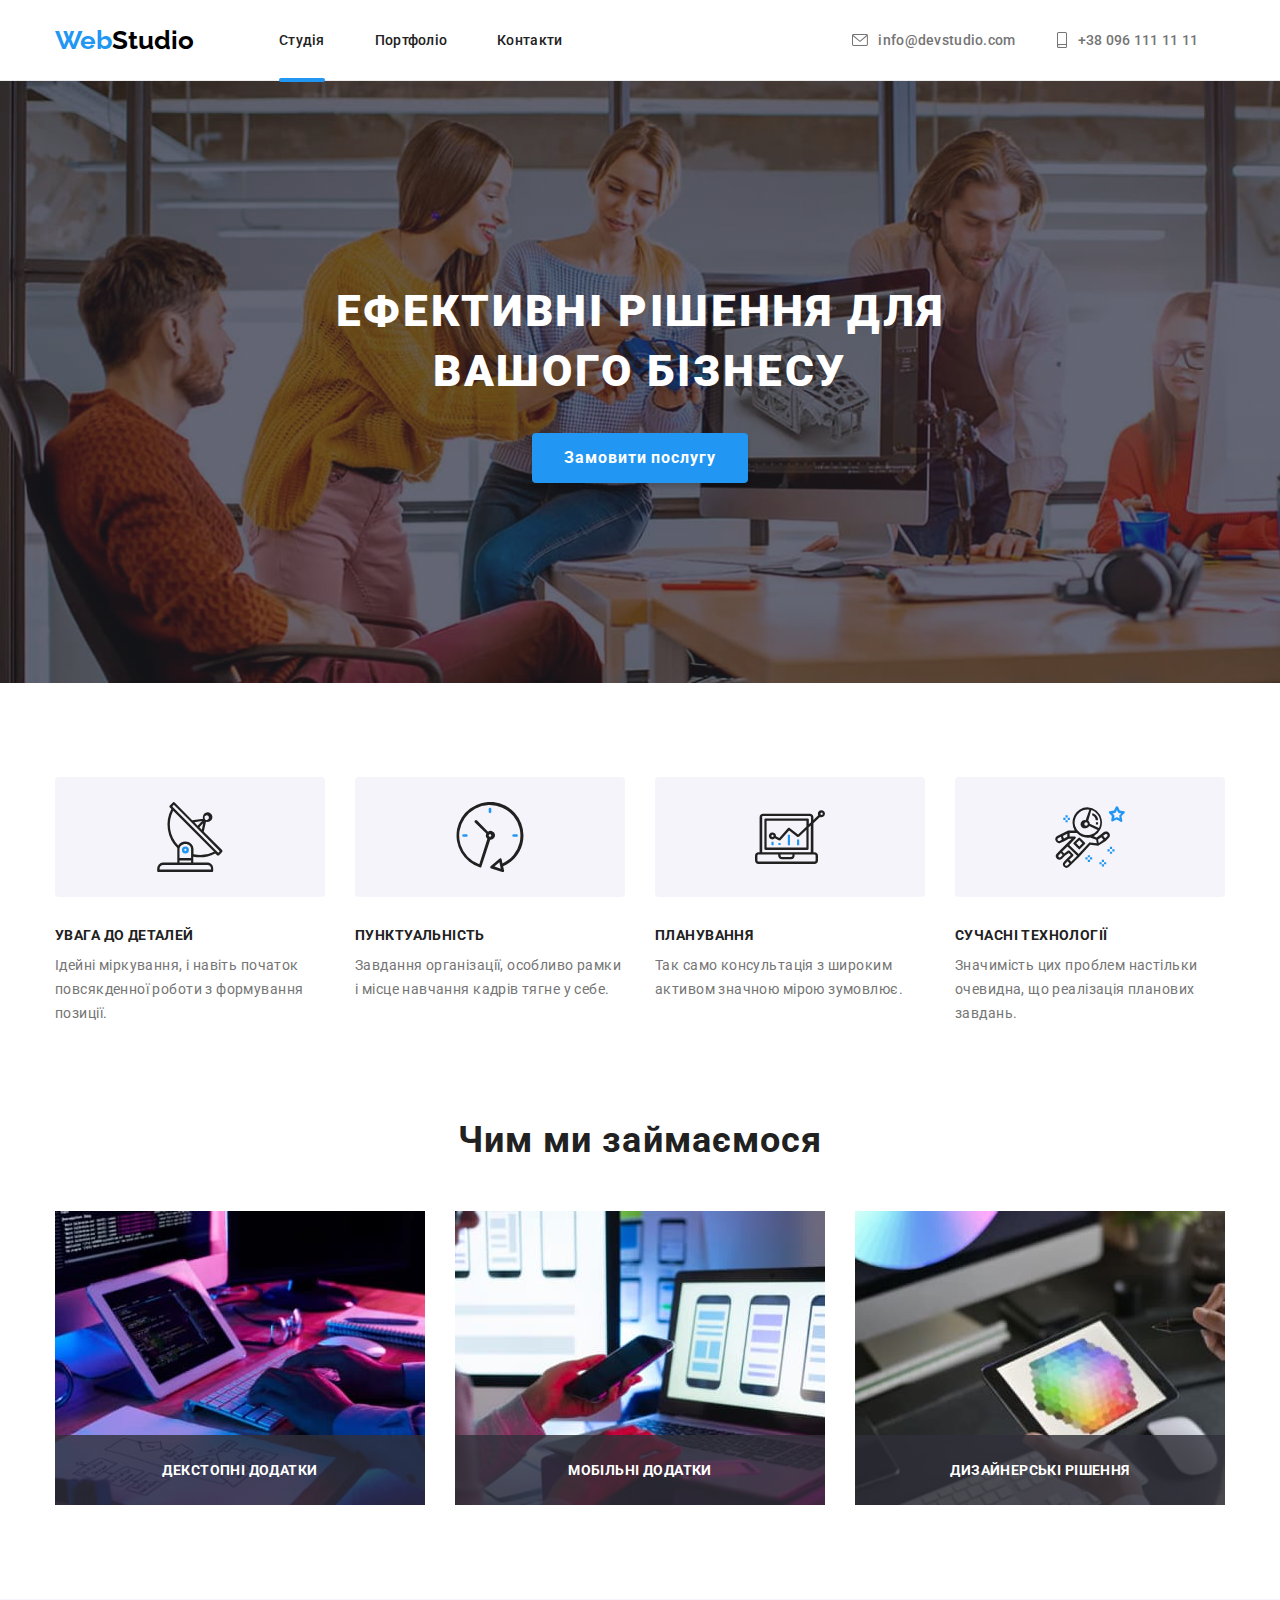
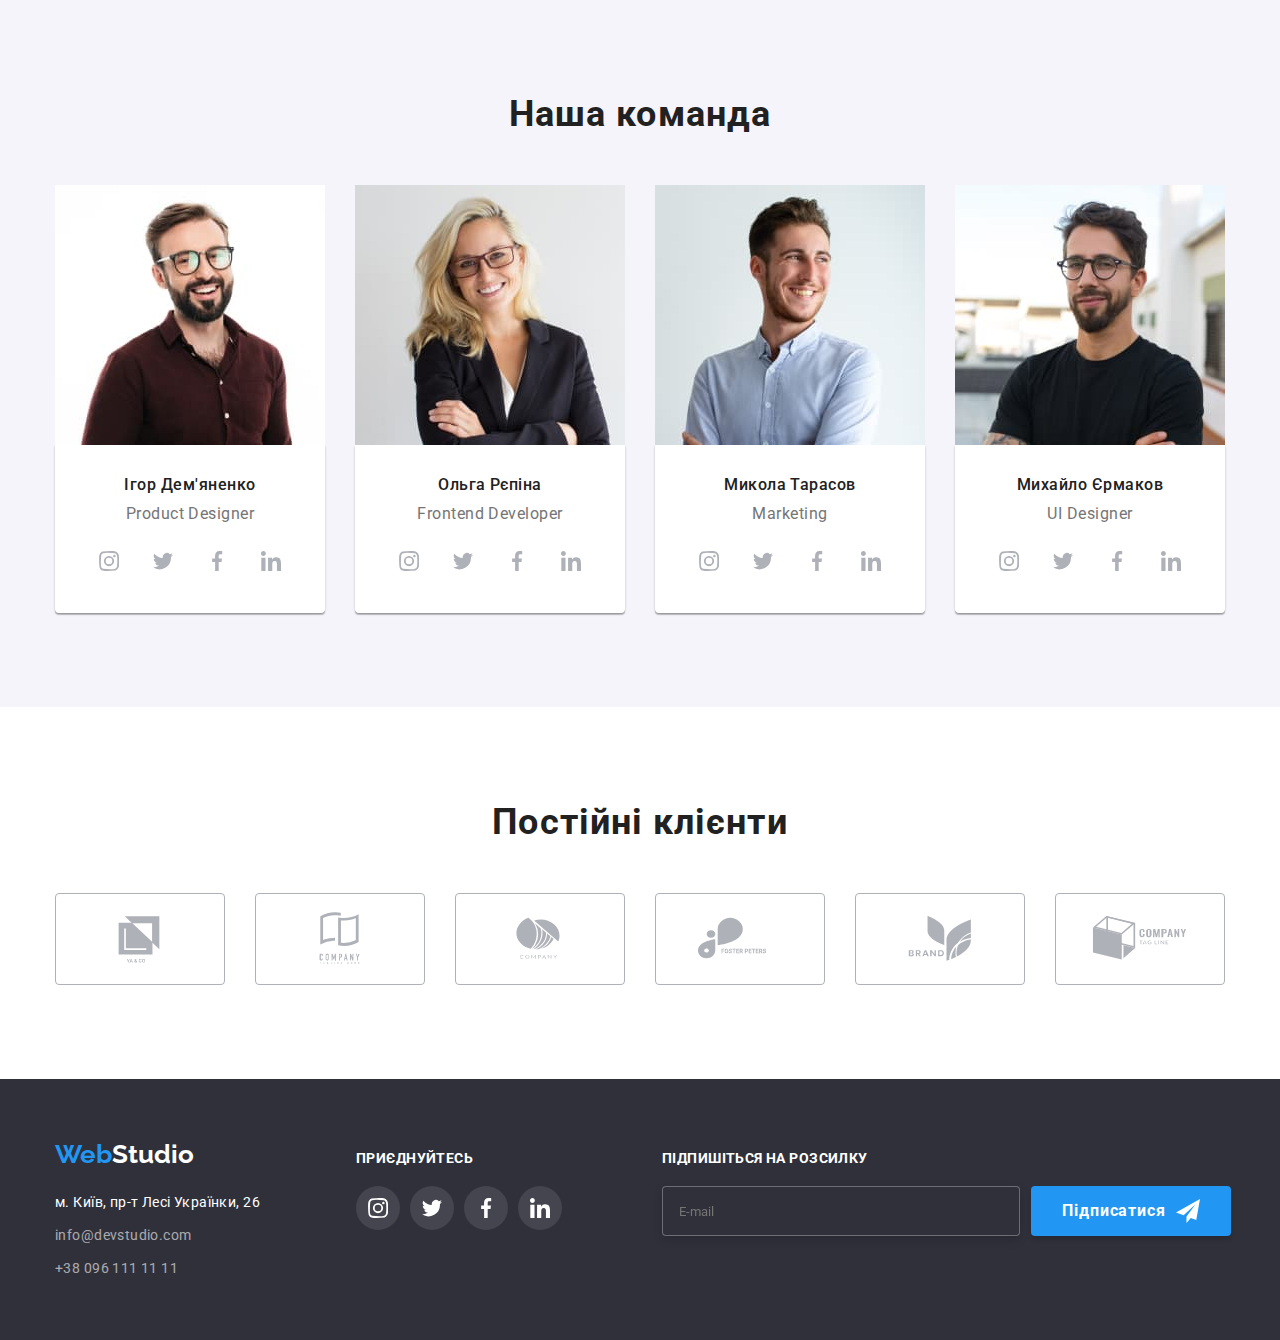
==== commit c81a9eef: "." ====
--- a/index.html
+++ b/index.html
@@ -28,11 +28,11 @@
 
             <ul class="nav">
                 <li class="list-studio"><a href="./index.html" class="item-nav">Студія</a></li>
-                <li class="list-portfolio"><a href="./portfolio.html">Портфоліо</a></li>
-                <li class="list-contact"><a href="/">Контакти</a></li>
+                <li class="list-portfolio"><a href="./portfolio.html" class="item-nav-list">Портфоліо</a></li>
+                <li class="list-contact"><a href="/" class="item-nav-list">Контакти</a></li>
             </ul>
 
-            <div class="header-information">
+            <div class="header-information header-centr">
               <ul class="header-icon">
                 
                 <li>
@@ -74,18 +74,18 @@
     <!-- Main content -->
 
     <main>
-      <section class="title">
+      <section class="title header-centr">
         <div class="conteiner-title">
                 <h1 class="title-site">Ефективні рішення для вашого бізнесу</h1>
             
             <!-------------- MODAL btn------------>
-                <button data-modal-open class="button " type="button"><span class="button-txt">Замовити послугу</span></button>
+                <button data-modal-open class="button button-txt" type="button">Замовити послугу</button>
                 
         </div>
         </section>
         <!--Особливості-->
         <section class="qualites">
-          <div class="conteiner">
+          <div class="conteiner header-centr">
             <ul class="qualites-list">
                 <li class="qualites-item">
                   <div class="qualites-icon-warning">
@@ -130,31 +130,31 @@
 
         <!-- Чим займаємося-->
         <section class="about-company">
-              <div class="conteiner">
+              <div class="conteiner header-centr">
                   <h2 class="company-title">Чим ми займаємося</h2>
 
-                  <div class="company-img">
-                    <div class="company-img-label">
+                  <ul class="company-img">
+                    <li class="company-img-label">
                       <img class="image-company" src="images/img_box1.jpg" alt="box1" width="370" height="294" />
                         <div class="label">
                           <p class="label-txt">Декстопні додатки</p>
                         </div>
-                    </div>
+                    </li>
                       
-                    <div class="company-img-label">
+                    <li class="company-img-label">
                       <img class="image-company" src="images/img_box2.jpg" alt="box2" width="370" height="294" />
                         <div class="label">
                           <p class="label-txt">Мобільні додатки</p>
                         </div>
-                    </div>
+                    </li>
                       
-                    <div class="company-img-label">
-                      <img src="images/img_box3.jpg" alt="box3" width="370" height="294" />
+                    <li class="company-img-label">
+                      <img class="image-company" src="images/img_box3.jpg" alt="box3" width="370" height="294" />
                         <div class="label">
                           <p class="label-txt">Дизайнерські рішення</p>
                         </div>
-                    </div>
-                  </div>
+                    </li>
+                  </ul>
                 </div>
 
             </section>
@@ -163,7 +163,7 @@
         <!-- Наша команда -->
     <section class="command">
           
-            <div class="conteiner">
+            <div class="conteiner header-centr">
             
               <h2 class="command-title">Наша команда</h2>
 
@@ -380,7 +380,7 @@
     </section>
 
     <section class="klients">
-      <div class="conteiner">
+      <div class="conteiner header-centr">
         <h2 class="klients-title">Постійні клієнти</h2>
         <ul class="klients-list">
           <li class="klients-item">
@@ -435,7 +435,7 @@
     <footer class="footer">
         <!-- Підвал -->
 
-      <div class="conteiner-footer">
+      <div class="conteiner-footer header-centr">
         <div class="footer-loc">
             <a class="logo-block-footer" href="#">Web<span class="logo-type-footer">Studio</span></a>
 
@@ -495,7 +495,7 @@
 
             <div class="footer-form">
               <p class="footer-form-txt">Підпишіться на розсилку</p>
-              <form>
+              <form class="form-flex">
                   <input class="form-mail" type="email" name="E-mail" id="E-mail" placeholder="E-mail" aria-label="E-mail" />
                   
                   <button class="footer-form-button" type="submit"><span class="footer-form-button-txt">Підписатися</span>
@@ -510,7 +510,7 @@
     </footer>
 
     <!-- mob -->
-            <div class="mob-menu is-hidden" data-menu>
+            <div class="mob-menu is-hidden header-centr" data-menu>
               <button type="button" class="menu-close" data-menu-close>
                 <svg class="menu-close-icon" width="40" height="40">
                   <use href="./images/close.svg#icon-close-black-18dp-2-1"></use>
@@ -548,7 +548,7 @@
     
     <!-- MODAL -->
     
-    <div data-modal class="backdrop is-hidden">
+    <div data-modal class="backdrop is-hidden header-centr">
       <div class="modal">
     
         <button data-modal-close class="btn-close">
--- a/css/main.min.css
+++ b/css/main.min.css
@@ -1 +1 @@
-nav,footer,header,aside{display:block}html,body{height:100%;width:100%;line-height:1;font-size:14px;font-family:"Roboto","Raleway"}input,button,textarea{font-family:inherit}input::-ms-clear{display:none}.button{cursor:pointer}img{vertical-align:top}h1,h2,h3,h4,h5,h6{font-size:inherit;font-weight:inherit}img{max-width:100%;display:block}textarea{resize:none}*{padding:0;margin:0;border:0}*,*:before,*:after{-webkit-box-sizing:border-box;box-sizing:border-box}button::-moz-focus-inner{padding:0;border:0}a,a:visited{text-decoration:none}a:hover{text-decoration:none}ul li{list-style:none}.header{border-bottom:1px solid #ececec}@media screen and (min-width: 480px){.header{height:60px}}@media screen and (min-width: 768px){.header{height:80px}}@media screen and (min-width: 1200px){.header{padding-top:15px;height:80px}}.conteiner-header{position:relative;display:-webkit-box;display:-ms-flexbox;display:flex;-webkit-box-align:center;-ms-flex-align:center;align-items:center;width:100%;-webkit-box-pack:justify;-ms-flex-pack:justify;justify-content:space-between}@media screen and (min-width: 480px){.conteiner-header{max-width:450px}}@media screen and (min-width: 768px){.conteiner-header{max-width:738px}}@media screen and (min-width: 1200px){.conteiner-header{max-width:1200px;margin:0 auto;padding-left:15px;padding-right:15px}}.logo-header{color:#2196f3;font-family:"Raleway";font-weight:700;font-size:26px;line-height:31px;margin-right:85px}@media screen and (min-width: 480px){.logo-header{padding:16px}}@media screen and (min-width: 768px){.logo-header{margin-right:85px;font-size:24px;line-height:28px}}@media screen and (min-width: 1200px){.logo-header{font-size:26px;line-height:31px;margin-right:85px}}.logo-type-header{color:#000}@media screen and (min-width: 480px){.menu-open{display:block;background-color:#fff}}@media screen and (min-width: 768px){.menu-open{display:none}}@media screen and (min-width: 1200px){.menu-open{display:none}}.mob-menu{display:block;position:relative;padding-top:48px;padding-bottom:48px;width:100vw;height:100vh;position:fixed;top:0;background-color:#fff;padding-left:40px}.is-hidden{display:none}.menu-close{background-color:#fff;position:absolute;top:10px;right:15px}.menu-close-icon{padding:10px;fill:#212121;-webkit-transition-property:color;transition-property:color;-webkit-transition-duration:250ms;transition-duration:250ms;-webkit-transition-timing-function:cubic-bezier(0.4, 0, 0.2, 1);transition-timing-function:cubic-bezier(0.4, 0, 0.2, 1)}.menu-close-icon:hover{fill:#2196f3}.top-menu{margin-bottom:302px}.list-studio-menu{margin-bottom:35.7px}.item-nav-menu{font-family:"Roboto";font-style:normal;font-weight:500;font-size:40px;line-height:47px;letter-spacing:.02em;text-decoration:none;color:#212121;-webkit-transition-property:color;transition-property:color;-webkit-transition-duration:250ms;transition-duration:250ms;-webkit-transition-timing-function:cubic-bezier(0.4, 0, 0.2, 1);transition-timing-function:cubic-bezier(0.4, 0, 0.2, 1)}.item-nav-menu:hover{color:#2196f3}.list-portfolio-menu{margin-bottom:32px}.menu-contacts{margin-bottom:64px}.menu-contacts>li{font-family:"Roboto";font-style:normal;margin-bottom:32px;font-weight:500;font-size:34px;line-height:40px;letter-spacing:.02em}.mail-menu{font-family:"Roboto";font-style:normal;font-weight:500;font-size:24px;line-height:28px;letter-spacing:.02em;color:#757575}.tel-menu{color:#2196f3}.menu-soc{display:-webkit-box;display:-ms-flexbox;display:flex;text-align:center}.menu-soc>li{padding-right:10px;border-right-width:1px;border-right-style:solid;color:rgba(33,33,33,.2);margin-right:10px}.none{border:#fff}.inst-mob{font-family:"Roboto";font-style:normal;font-weight:500;font-size:18px;line-height:22px;letter-spacing:.02em;color:#2196f3}.tw-mob{font-family:"Roboto";font-style:normal;font-weight:500;font-size:18px;line-height:22px;letter-spacing:.02em;color:#2196f3}.facebook-mob{font-family:"Roboto";font-style:normal;font-weight:500;font-size:18px;line-height:22px;letter-spacing:.02em;color:#2196f3}.in-mob{font-family:"Roboto";font-style:normal;font-weight:500;font-size:18px;line-height:22px;letter-spacing:.02em;color:#2196f3}.nav{display:-webkit-box;display:-ms-flexbox;display:flex;-webkit-box-align:center;-ms-flex-align:center;align-items:center;font-family:inherit;font-weight:500;font-size:14px;line-height:16px;letter-spacing:.02em;color:#212121;cursor:pointer;margin-right:315px}@media screen and (min-width: 480px){.nav{display:none}}@media screen and (min-width: 768px){.nav{display:-webkit-box;margin-right:90px}}@media screen and (min-width: 1200px){.nav{margin-right:290px}}.list-studio,.list-portfolio{margin-right:50px}.nav>li>a{font-family:inherit;font-weight:500;font-size:14px;line-height:16px;letter-spacing:.02em;color:#212121;-webkit-transition-property:color;transition-property:color;-webkit-transition-duration:250ms;transition-duration:250ms;-webkit-transition-timing-function:cubic-bezier(0.4, 0, 0.2, 1);transition-timing-function:cubic-bezier(0.4, 0, 0.2, 1);padding-bottom:25px;position:relative}.nav>li>a:hover{color:#2196f3}.item-nav::after{position:absolute;content:"";display:block;width:100%;height:4px;background-color:#2196f3;border-radius:2px;left:0}@media screen and (min-width: 768px){.item-nav::after{bottom:-8px}}@media screen and (min-width: 1200px){.item-nav::after{bottom:-1px}}.mail{font-family:inherit;font-weight:500;font-size:14px;line-height:16px;letter-spacing:.02em;color:#757575;margin-right:30px;display:-webkit-box;display:-ms-flexbox;display:flex;-webkit-box-align:center;-ms-flex-align:center;align-items:center;-webkit-transition-property:color;transition-property:color;-webkit-transition-duration:250ms;transition-duration:250ms;-webkit-transition-timing-function:cubic-bezier(0.4, 0, 0.2, 1);transition-timing-function:cubic-bezier(0.4, 0, 0.2, 1)}.mail:hover,.mail:focus{color:#2196f3}@media screen and (min-width: 768px){.mail{font-weight:500;font-size:12px;line-height:14px}}@media screen and (min-width: 1200px){.mail{font-size:14px;line-height:16px}}.mail-icon{margin-right:10px;fill:#757575;-webkit-transition-property:color;transition-property:color;-webkit-transition-duration:250ms;transition-duration:250ms;-webkit-transition-timing-function:cubic-bezier(0.4, 0, 0.2, 1);transition-timing-function:cubic-bezier(0.4, 0, 0.2, 1)}.mail:hover .mail-icon,.mail:focus .mail-icon{fill:#2196f3}.tel-icon{margin-right:10px;fill:currentColor;-webkit-transition-property:color;transition-property:color;-webkit-transition-duration:250ms;transition-duration:250ms;-webkit-transition-timing-function:cubic-bezier(0.4, 0, 0.2, 1);transition-timing-function:cubic-bezier(0.4, 0, 0.2, 1)}.tel:hover .tel-icon,.tel:focus .tel-icon{fill:#2196f3}@media screen and (min-width: 480px){.header-icon{list-style:none;display:-webkit-box;display:-ms-flexbox;display:flex;gap:50px;display:none}}@media screen and (min-width: 768px){.header-icon{display:-webkit-box;display:-ms-flexbox;display:flex;margin-left:auto;-webkit-box-orient:vertical;-webkit-box-direction:normal;-ms-flex-direction:column;flex-direction:column;padding-top:21px;padding-bottom:21px;gap:10px}}@media screen and (min-width: 1200px){.header-icon{list-style:none;display:-webkit-box;-webkit-box-orient:horizontal;-webkit-box-direction:normal;-ms-flex-direction:row;flex-direction:row;margin-left:auto;-webkit-box-align:center;-ms-flex-align:center;align-items:center}}.tel{font-family:inherit;font-weight:500;font-size:14px;line-height:16px;letter-spacing:.02em;color:#757575;display:-webkit-box;display:-ms-flexbox;display:flex;-webkit-box-align:center;-ms-flex-align:center;align-items:center;-webkit-transition-property:color;transition-property:color;-webkit-transition-duration:250ms;transition-duration:250ms;-webkit-transition-timing-function:cubic-bezier(0.4, 0, 0.2, 1);transition-timing-function:cubic-bezier(0.4, 0, 0.2, 1)}.tel:hover,.tel:focus{color:#2196f3}@media screen and (min-width: 768px){.tel{font-size:12px;line-height:14px}}@media screen and (min-width: 768px){.tel{font-size:14px;line-height:16px}}.title{padding:118px 0 200px 0;background-image:-webkit-gradient(linear, left top, right top, from(rgba(47, 48, 58, 0.4)), to(rgba(47, 48, 58, 0.4))),url(../images/img_bg.jpg);background-image:linear-gradient(to right, rgba(47, 48, 58, 0.4), rgba(47, 48, 58, 0.4)),url(../images/img_bg.jpg);background-repeat:no-repeat;background-size:cover}@media screen and (min-width: 480px){.title{max-width:480px;max-height:400px}}@media screen and (min-width: 768px){.title{max-width:768px;max-height:400px}}@media screen and (min-width: 1200px){.title{max-width:100%;max-height:600px;padding:200px 0 200px 0}}@media screen and (min-width: 480px){.title-site{max-width:360px;margin:0 auto;margin-bottom:30px;font-family:"Roboto";font-style:normal;font-weight:900;font-size:26px;line-height:42px;text-align:center;letter-spacing:.06em;text-transform:uppercase;color:#fff}}@media screen and (min-width: 768px){.title-site{font-family:"Roboto";font-style:normal;font-weight:900;font-size:26px;line-height:42px;text-align:center;letter-spacing:.06em;text-transform:uppercase;color:#fff;margin:0 auto;margin-bottom:30px;max-width:360px}}@media screen and (min-width: 1200px){.title-site{font-family:inherit;font-weight:900;font-size:44px;line-height:60px;text-align:center;letter-spacing:.06em;text-transform:uppercase;color:#fff;max-width:696px;margin:0 auto;margin-bottom:32px}}.conteiner-title{width:100%;padding:0 15px}@media screen and (min-width: 480px){.conteiner-title{max-width:450px}}@media screen and (min-width: 768px){.conteiner-title{max-width:738px}}@media screen and (min-width: 1200px){.conteiner-title{max-width:1200px;margin:0 auto}}.conteiner{width:100%;padding:0 15px}@media screen and (min-width: 480px){.conteiner{max-width:450px;position:relative}}@media screen and (min-width: 768px){.conteiner{max-width:738px}}@media screen and (min-width: 1200px){.conteiner{max-width:1200px;margin:0 auto}}.button{display:block;margin:0 auto;background:#2196f3;-webkit-box-shadow:0px 4px 4px rgba(0,0,0,.15);box-shadow:0px 4px 4px rgba(0,0,0,.15);border-radius:4px;padding:10px 32px 10px 32px;-webkit-transition-property:background-color;transition-property:background-color;-webkit-transition-duration:250ms;transition-duration:250ms;-webkit-transition-timing-function:cubic-bezier(0.4, 0, 0.2, 1);transition-timing-function:cubic-bezier(0.4, 0, 0.2, 1)}.button:hover,.button:focus{background:#188ce8;-webkit-box-shadow:0px 4px 4px rgba(0,0,0,.15);box-shadow:0px 4px 4px rgba(0,0,0,.15)}.button:active{background:#188ce8;-webkit-box-shadow:0px 4px 4px rgba(0,0,0,.15);box-shadow:0px 4px 4px rgba(0,0,0,.15)}.button-txt{font-family:inherit;font-weight:700;font-size:16px;line-height:30px;display:-webkit-box;display:-ms-flexbox;display:flex;-webkit-box-align:center;-ms-flex-align:center;align-items:center;text-align:center;letter-spacing:.06em;color:#fff}.qualites{display:-webkit-box;display:-ms-flexbox;display:flex;-ms-flex-wrap:wrap;flex-wrap:wrap;-ms-flex-line-pack:center;align-content:center;padding-top:60px;padding-bottom:60px}.qualites-list{display:-webkit-box;display:-ms-flexbox;display:flex;-ms-flex-wrap:wrap;flex-wrap:wrap;-webkit-box-pack:center;-ms-flex-pack:center;justify-content:center;gap:30px}.qualites-item{width:100%}@media screen and (min-width: 480px){.qualites-item{max-width:100%}}@media screen and (min-width: 768px){.qualites-item{max-width:calc((100% - 30px)/2)}}@media screen and (min-width: 1200px){.qualites-item{max-width:calc((100% - 90px)/4)}}.qualites-icon-warning{margin:0 auto;width:100%;height:120px;background:#f5f4fa;border-radius:4px;margin-bottom:30px;display:-webkit-box;display:-ms-flexbox;display:flex;-webkit-box-pack:center;-ms-flex-pack:center;justify-content:center;-webkit-box-align:center;-ms-flex-align:center;align-items:center}.qualites-title{font-family:inherit;font-weight:700;font-size:14px;line-height:16px;letter-spacing:.03em;text-transform:uppercase;color:#212121;margin-bottom:10px}@media(max-width: 768px){.qualites-title{text-align:center}}.qualites-txt{font-family:inherit;font-weight:400;font-size:14px;line-height:24px;letter-spacing:.03em;color:#757575;width:100%}.about-company{padding-bottom:94px;width:100%}@media screen and (min-width: 480px){.about-company{display:none}}@media screen and (min-width: 768px){.about-company{display:none}}@media screen and (min-width: 1200px){.about-company{display:block}}.company-title{font-family:inherit;font-weight:700;font-size:36px;line-height:42px;text-align:center;letter-spacing:.03em;color:#212121;text-align:center;margin-bottom:50px}.company-img{display:-webkit-box;display:-ms-flexbox;display:flex;position:relative}.company-img-label{position:relative}.image-company{margin-right:30px}.label{position:absolute;width:370px;height:70px;background:rgba(47,48,58,.8);bottom:0}.label-txt{font-weight:700;font-size:14px;line-height:16px;text-align:center;letter-spacing:.03em;text-transform:uppercase;color:#fff;margin-top:27px}.command{width:100%;padding-top:60px;padding-bottom:60px;background:#f5f4fa}@media(min-width: 768px){.command{padding-top:94px;padding-bottom:94px}}.command-title{font-family:inherit;font-weight:700;font-size:36px;line-height:42px;text-align:center;letter-spacing:.03em;color:#212121;margin-bottom:50px}.list-command{list-style:none;display:-webkit-box;display:-ms-flexbox;display:flex;-ms-flex-wrap:wrap;flex-wrap:wrap;gap:30px;-webkit-box-pack:center;-ms-flex-pack:center;justify-content:center}.command-item{width:100%}@media screen and (min-width: 480px){.command-item{width:450px;text-align:center;-ms-flex-wrap:wrap;flex-wrap:wrap}}@media screen and (min-width: 768px){.command-item{width:calc((100% - 30px)/2)}}@media screen and (min-width: 1200px){.command-item{width:calc((100% - 90px)/4)}}.command-members{font-family:inherit;font-weight:500;font-size:16px;line-height:19px;text-align:center;letter-spacing:.03em;color:#212121;margin-bottom:10px}.command-position{font-family:inherit;font-weight:400;font-size:16px;line-height:19px;text-align:center;letter-spacing:.03em;color:#757575;margin-bottom:16px}.card{width:100%;padding:30px;background:#fff;-webkit-box-shadow:0px 1px 3px rgba(0,0,0,.12),0px 1px 1px rgba(0,0,0,.14),0px 2px 1px rgba(0,0,0,.2);box-shadow:0px 1px 3px rgba(0,0,0,.12),0px 1px 1px rgba(0,0,0,.14),0px 2px 1px rgba(0,0,0,.2);border-radius:0px 0px 4px 4px}.card-soc-link{display:-webkit-box;display:-ms-flexbox;display:flex;-webkit-box-pack:center;-ms-flex-pack:center;justify-content:center;gap:10px}.card-soc{display:-webkit-box;display:-ms-flexbox;display:flex;-webkit-box-align:center;-ms-flex-align:center;align-items:center;-webkit-box-pack:center;-ms-flex-pack:center;justify-content:center;width:44px;height:44px;background-color:#fff;border-radius:50%;-webkit-transition-property:background-color;transition-property:background-color;-webkit-transition-duration:250ms;transition-duration:250ms;-webkit-transition-timing-function:cubic-bezier(0.4, 0, 0.2, 1);transition-timing-function:cubic-bezier(0.4, 0, 0.2, 1)}.card-soc:hover,.card-soc:focus{background-color:#2196f3;outline:none}.card-soc-icon{fill:#afb1b8;-webkit-transition-property:fill;transition-property:fill;-webkit-transition-duration:250ms;transition-duration:250ms;-webkit-transition-timing-function:cubic-bezier(0.4, 0, 0.2, 1);transition-timing-function:cubic-bezier(0.4, 0, 0.2, 1)}.card-soc:hover .card-soc-icon,.card-soc:focus .card-soc-icon{fill:#fff}.klients{padding-top:60px;padding-bottom:60px}.klients-title{font-style:normal;font-weight:700;font-size:36px;line-height:42px;text-align:center;letter-spacing:.03em;color:#212121;margin-bottom:50px}.klients-list{display:-webkit-box;display:-ms-flexbox;display:flex;-ms-flex-wrap:wrap;flex-wrap:wrap;-ms-flex-line-pack:center;align-content:center;-webkit-box-pack:center;-ms-flex-pack:center;justify-content:center;gap:30px;width:100%}@media screen and (min-width: 480px){.klients-list{-ms-flex-preferred-size:calc((100% - 30px)/2);flex-basis:calc((100% - 30px)/2)}}@media screen and (min-width: 768px){.klients-list{-ms-flex-preferred-size:calc((100% - 60px)/3);flex-basis:calc((100% - 60px)/3)}}@media screen and (min-width: 1200px){.klients-list{-ms-flex-preferred-size:calc((100% - 150px)/6);flex-basis:calc((100% - 150px)/6)}}.klients-link{display:-webkit-box;display:-ms-flexbox;display:flex;-webkit-box-align:center;-ms-flex-align:center;align-items:center;-webkit-box-pack:center;-ms-flex-pack:center;justify-content:center;border:1px solid #afb1b8;border-radius:4px;height:92px;-webkit-transition-property:border;transition-property:border;-webkit-transition-duration:250ms;transition-duration:250ms;-webkit-transition-timing-function:cubic-bezier(0.4, 0, 0.2, 1);transition-timing-function:cubic-bezier(0.4, 0, 0.2, 1)}.klients-link:hover,.klients-link:focus{border:1px solid #2196f3}@media screen and (min-width: 480px){.klients-link{width:190px}}@media screen and (min-width: 768px)and (max-width: 1199px){.klients-link{width:216px}}@media screen and (min-width: 1200px){.klients-link{width:170px}}.klients-icon{fill:#afb1b8;-webkit-transition-property:fill;transition-property:fill;-webkit-transition-duration:250ms;transition-duration:250ms;-webkit-transition-timing-function:cubic-bezier(0.4, 0, 0.2, 1);transition-timing-function:cubic-bezier(0.4, 0, 0.2, 1)}.klients-link:hover .klients-icon,.klients-link:focus .klients-icon{fill:#2196f3}.footer{padding-top:60px;background:#2f303a;display:block}@media screen and (min-width: 480px)and (max-width: 1199px){.footer{padding-bottom:120px}}.conteiner-footer{padding-left:15px;padding-right:15px}@media screen and (min-width: 480px)and (max-width: 767px){.conteiner-footer{max-width:480px;display:-webkit-box;display:-ms-flexbox;display:flex;-ms-flex-wrap:wrap;flex-wrap:wrap;-webkit-box-align:baseline;-ms-flex-align:baseline;align-items:baseline;-webkit-box-pack:center;-ms-flex-pack:center;justify-content:center}}@media screen and (min-width: 768px)and (max-width: 1199px){.conteiner-footer{max-width:768px;display:-webkit-box;display:-ms-flexbox;display:flex;-ms-flex-wrap:wrap;flex-wrap:wrap;-webkit-box-align:baseline;-ms-flex-align:baseline;align-items:baseline;text-align:center;-webkit-box-pack:justify;-ms-flex-pack:justify;justify-content:space-between}}@media screen and (min-width: 1200px){.conteiner-footer{max-width:1200px;max-height:252px;margin:0 auto;padding:0 15px;display:-webkit-box;display:-ms-flexbox;display:flex;-webkit-box-align:baseline;-ms-flex-align:baseline;align-items:baseline}}@media screen and (min-width: 480px){.footer-loc{text-align:center;margin-bottom:60px}}@media screen and (min-width: 768px)and (max-width: 1199px){.footer-loc{text-align:center;margin-left:76px;margin-bottom:60px}}@media screen and (min-width: 1200px){.footer-loc{margin-right:70px}}.footer-geo{font-family:inherit;font-style:normal;font-size:14px;line-height:24px;letter-spacing:.03em;color:#fff}.footer-mail{font-family:inherit;font-style:normal;font-size:14px;line-height:24px;letter-spacing:.03em;color:rgba(255,255,255,.6)}.footer-tel{font-family:inherit;font-style:normal;font-size:14px;line-height:24px;letter-spacing:.03em;color:rgba(255,255,255,.6)}.footer-icon{display:inline-block;margin-right:93px}@media screen and (min-width: 480px){.footer-icon{margin-right:15px;margin-bottom:60px}}@media screen and (min-width: 768px){.footer-icon{margin-right:100px}}.footer-icon-item{display:-webkit-box;display:-ms-flexbox;display:flex;gap:10px}.footer-txt{font-family:"Roboto";font-style:normal;font-weight:700;font-size:14px;line-height:16px;letter-spacing:.03em;text-transform:uppercase;color:#fff;margin-bottom:20px}@media screen and (min-width: 480px){.footer-txt{text-align:center}}.logo-block-footer{display:inline-block;font-family:"Raleway";font-weight:700;font-size:26px;line-height:31px;color:#2196f3;margin-bottom:20px}.logo-type-footer{color:#fff}.list-footer{margin-bottom:9px;width:231px}.card-soc-footer{display:-webkit-box;display:-ms-flexbox;display:flex;-webkit-box-align:center;-ms-flex-align:center;align-items:center;-webkit-box-pack:center;-ms-flex-pack:center;justify-content:center;width:44px;height:44px;background:rgba(255,255,255,.1);border-radius:50%;-webkit-transition-property:background-color;transition-property:background-color;-webkit-transition-duration:250ms;transition-duration:250ms;-webkit-transition-timing-function:cubic-bezier(0.4, 0, 0.2, 1);transition-timing-function:cubic-bezier(0.4, 0, 0.2, 1)}.card-soc-footer:hover,.card-soc-footer:focus{background-color:#2196f3}.card-soc-icon-footer{fill:#fff}.footer-form{display:inline-block}@media screen and (min-width: 480px)and (max-width: 1199px){.footer-form{display:-webkit-box;display:-ms-flexbox;display:flex;-ms-flex-wrap:wrap;flex-wrap:wrap;-webkit-box-align:center;-ms-flex-align:center;align-items:center;-webkit-box-pack:center;-ms-flex-pack:center;justify-content:center;margin:0 auto;-webkit-box-orient:vertical;-webkit-box-direction:normal;-ms-flex-direction:column;flex-direction:column;position:relative}}.footer-form-txt{margin-bottom:20px;font-family:"Roboto";font-style:normal;font-weight:700;font-size:14px;line-height:16px;letter-spacing:.03em;text-transform:uppercase;color:#fff}.form-mail{color:#fff;border:1px solid rgba(255,255,255,.3);-webkit-filter:drop-shadow(0px 4px 4px rgba(0, 0, 0, 0.15));filter:drop-shadow(0px 4px 4px rgba(0, 0, 0, 0.15));border-radius:4px;width:358px;height:50px;background:#2f303a;padding-left:16px;margin-right:11px;position:relative;margin-bottom:20px}@media screen and (min-width: 480px)and (max-width: 1199px){.form-mail{width:450px}}.footer-form-button{background:#2196f3;-webkit-box-shadow:0px 4px 4px rgba(0,0,0,.15);box-shadow:0px 4px 4px rgba(0,0,0,.15);border-radius:4px;width:200px;height:50px;position:absolute}@media screen and (min-width: 480px)and (max-width: 1199px){.footer-form-button{top:100%;left:28%}}.footer-form-button-txt{font-family:"Roboto";font-style:normal;font-weight:700;font-size:16px;line-height:30px;letter-spacing:.06em;color:#fff;margin-right:10px;margin-left:-10px}.footer-form-icon{position:absolute;top:13px}.main-buttons{padding-top:94px;padding-bottom:94px}.buttons{display:-webkit-box;display:-ms-flexbox;display:flex;-webkit-box-pack:center;-ms-flex-pack:center;justify-content:center;margin-bottom:50px}ul.buttons>li{display:inline;margin-right:8px}.button-sites{padding:6px 22px 6px 22px;background:#f5f4fa;font-family:inherit;font-weight:500;font-size:16px;line-height:26px;text-align:center;letter-spacing:.03em;color:#212121;border-radius:4px;cursor:pointer;-webkit-transition-property:background,color,-webkit-box-shadow;transition-property:background,color,-webkit-box-shadow;transition-property:background,color,box-shadow;transition-property:background,color,box-shadow,-webkit-box-shadow;-webkit-transition-duration:250ms;transition-duration:250ms;-webkit-transition-timing-function:cubic-bezier(0.4, 0, 0.2, 1);transition-timing-function:cubic-bezier(0.4, 0, 0.2, 1)}.button-sites:active,.button-sites:hover,.button-sites:focus{background:#2196f3;color:#fff;border-radius:4px;-webkit-box-shadow:0px 3px 1px rgba(0,0,0,.1),0px 1px 2px rgba(0,0,0,.08),0px 2px 2px rgba(0,0,0,.12);box-shadow:0px 3px 1px rgba(0,0,0,.1),0px 1px 2px rgba(0,0,0,.08),0px 2px 2px rgba(0,0,0,.12)}.portfolio-content{position:relative;width:1200px;margin:0 auto;display:-webkit-box;display:-ms-flexbox;display:flex;-ms-flex-wrap:wrap;flex-wrap:wrap;gap:30px}.portfolio-content>li{-webkit-transition-property:-webkit-box-shadow;transition-property:-webkit-box-shadow;transition-property:box-shadow;transition-property:box-shadow, -webkit-box-shadow;-webkit-transition-duration:250ms;transition-duration:250ms;-webkit-transition-timing-function:cubic-bezier(0.4, 0, 0.2, 1);transition-timing-function:cubic-bezier(0.4, 0, 0.2, 1)}.portfolio-content>li:hover{-webkit-box-shadow:0px 1px 1px rgba(0,0,0,.12),0px 4px 4px rgba(0,0,0,.06),1px 4px 6px rgba(0,0,0,.16);box-shadow:0px 1px 1px rgba(0,0,0,.12),0px 4px 4px rgba(0,0,0,.06),1px 4px 6px rgba(0,0,0,.16)}.portfolio-content>li:hover .product-overlay{-webkit-transform:translateY(0);transform:translateY(0)}.portfolio-content-link{position:relative;overflow:hidden}.product-overlay{position:absolute;top:0;height:294px;width:370px;-webkit-transform:translateY(137%);transform:translateY(137%);-webkit-transition:-webkit-transform;transition:-webkit-transform;transition:transform;transition:transform, -webkit-transform;-webkit-transition-duration:250ms;transition-duration:250ms;-webkit-transition-timing-function:cubic-bezier(0.4, 0, 0.2, 1);transition-timing-function:cubic-bezier(0.4, 0, 0.2, 1);background:rgba(33,150,243,.9)}.portfolio-content>li:hover .product-overlay{-webkit-transform:translateY(0);transform:translateY(0)}.portfolio-box-text{font-weight:400;font-size:18px;line-height:28px;letter-spacing:.03em;font-style:normal;font-family:"Roboto";color:#fff;padding:63px 24px}.box-portfolio{padding:20px 24px 20px 24px;background:#fff;border:1px solid #eee;border-top:0px}.box-title{margin-bottom:4px;font-family:inherit;font-weight:700;font-size:18px;line-height:36px;letter-spacing:.06em;color:#212121}.box-description{font-family:inherit;font-weight:400;font-size:16px;line-height:30px;letter-spacing:.03em;color:#757575}.backdrop{position:fixed;top:0;left:0;width:100%;height:100%;background:rgba(0,0,0,.2);opacity:1;-webkit-transition:visibility,opacity 250ms cubic-bezier(0.4, 0, 0.2, 1);transition:visibility,opacity 250ms cubic-bezier(0.4, 0, 0.2, 1)}.backdrop.is-hidden{opacity:0;pointer-events:none;visibility:hidden}.modal{position:absolute;top:50%;left:50%;-webkit-transform:translate(-50%, -50%);transform:translate(-50%, -50%);width:528px;height:581px;background:#fff;-webkit-box-shadow:0px 1px 3px rgba(0,0,0,.12),0px 1px 1px rgba(0,0,0,.14),0px 2px 1px rgba(0,0,0,.2);box-shadow:0px 1px 3px rgba(0,0,0,.12),0px 1px 1px rgba(0,0,0,.14),0px 2px 1px rgba(0,0,0,.2);border-radius:4px;padding:40px}@media screen and (min-width: 480px){.modal{width:450px;height:609px}}@media screen and (min-width: 1200px){.modal{width:528px;height:581px}}label{display:-webkit-box;display:-ms-flexbox;display:flex}.modal-title{font-family:"Roboto";font-style:normal;font-weight:700;font-size:20px;line-height:23px;text-align:center;letter-spacing:.03em;color:#212121;margin-bottom:12px}.box-form{width:100%}.form-field{margin-bottom:10px;position:relative}.form-input{margin:0;border:1px solid rgba(33,33,33,.2);border-radius:4px;width:100%;padding:12px 42px;-webkit-transition-property:border;transition-property:border;-webkit-transition-duration:250ms;transition-duration:250ms;-webkit-transition-timing-function:cubic-bezier(0.4, 0, 0.2, 1);transition-timing-function:cubic-bezier(0.4, 0, 0.2, 1);cursor:pointer}.form-input:hover,.form-input:focus{border:1px solid #2196f3}.form-field-icon{position:absolute;top:29px;left:12px;-webkit-transition-property:fill;transition-property:fill;-webkit-transition-duration:250ms;transition-duration:250ms;-webkit-transition-timing-function:cubic-bezier(0.4, 0, 0.2, 1);transition-timing-function:cubic-bezier(0.4, 0, 0.2, 1)}.form-input:hover+.form-field-icon,.form-input:focus+.form-field-icon{fill:#2196f3}.input-l{margin:0;border:1px solid rgba(33,33,33,.2);border-radius:4px;width:100%;padding:12px 16px;-webkit-transition-property:border;transition-property:border;-webkit-transition-duration:250ms;transition-duration:250ms;-webkit-transition-timing-function:cubic-bezier(0.4, 0, 0.2, 1);transition-timing-function:cubic-bezier(0.4, 0, 0.2, 1);cursor:pointer}.input-l:hover,.input-l:focus{border:1px solid #2196f3}@media screen and (min-width: 480px){.input-l{margin-bottom:10px}}@media screen and (min-width: 1200px){.input-l{margin-bottom:0px}}.form-label{margin-bottom:4px;font-weight:400;font-size:12px;line-height:14px;letter-spacing:.01em;color:#757575}.modal-conditions{margin-bottom:30px;margin-right:12px}@media screen and (min-width: 480px){.modal-conditions{margin-right:0px}}@media screen and (min-width: 1200px){.modal-conditions{margin-right:12px}}.modal-form-txt{font-family:"Roboto";font-style:normal;font-weight:400;font-size:14px;line-height:24px;letter-spacing:.03em;color:#757575}@media screen and (min-width: 480px){.modal-form-txt{font-size:12px;line-height:14px}}@media screen and (min-width: 1200px){.modal-form-txt{font-size:14px;line-height:24px}}.conditions{font-family:"Roboto";font-style:normal;font-weight:400;font-size:14px;line-height:24px;letter-spacing:.03em;-webkit-text-decoration-line:underline;text-decoration-line:underline;color:#2196f3;margin-left:5px}@media screen and (min-width: 480px){.conditions{font-size:12px;line-height:14px}}@media screen and (min-width: 1200px){.conditions{font-size:14px;line-height:24px}}.close{position:absolute;top:6px;right:5px}.btn-close:hover>.close,.btn-close:focus>.close{fill:#2196f3}.btn-close{position:absolute;right:8px;top:8px;border-radius:50%;width:30px;height:30px;background:#fff;border:1px solid rgba(0,0,0,.1);cursor:pointer}.checkbox{margin-top:4px;margin-right:7px;appearance:none;-webkit-appearance:none;-moz-appearance:none;display:-webkit-box;display:-ms-flexbox;display:flex}.check__box{margin-right:7px;margin-top:4px;width:16px;height:15px;display:-webkit-box;display:-ms-flexbox;display:flex}.checkbox:checked+.check__box{background-image:url(../images/icon_check.svg)}@media screen and (min-width: 480px){.check__box{margin-top:0px}}@media screen and (min-width: 1200px){.check__box{margin-top:4px}}.checkbox:checked+.check__box>.check__box_b{opacity:0}.button-modal{background:#2196f3;-webkit-box-shadow:0px 4px 4px rgba(0,0,0,.15);box-shadow:0px 4px 4px rgba(0,0,0,.15);border-radius:4px;width:200px;height:50px;margin:0 164px;-webkit-transition-property:background;transition-property:background;-webkit-transition-duration:250ms;transition-duration:250ms;-webkit-transition-timing-function:cubic-bezier(0.4, 0, 0.2, 1);transition-timing-function:cubic-bezier(0.4, 0, 0.2, 1);-webkit-transform:translateX(-20%);transform:translateX(-20%)}.button-modal:hover,.button-modal:focus{background:#188ce8}@media screen and (min-width: 480px){.button-modal{margin:0 125px}}@media screen and (min-width: 1200px){.button-modal{margin:0 164px}}.button-modal-form-txt{font-weight:700;font-size:16px;line-height:30px;letter-spacing:.06em;color:#fff}/*# sourceMappingURL=main.min.css.map */+nav,footer,header,aside{display:block}html,body{height:100%;width:100%;line-height:1;font-size:14px;font-family:"Roboto","Raleway"}input,button,textarea{font-family:inherit}input::-ms-clear{display:none}.button{cursor:pointer}img{vertical-align:top}h1,h2,h3,h4,h5,h6{font-size:inherit;font-weight:inherit}img{max-width:100%;display:block}textarea{resize:none}*{padding:0;margin:0;border:0}*,*:before,*:after{-webkit-box-sizing:border-box;box-sizing:border-box}button::-moz-focus-inner{padding:0;border:0}a,a:visited{text-decoration:none}a:hover{text-decoration:none}ul li{list-style:none}.header{border-bottom:1px solid #ececec}@media screen and (min-width: 320px){.header-centr{margin:0 auto}}@media screen and (min-width: 768px){.header-centr{margin:0 auto}}@media screen and (min-width: 1200px){.header-centr{margin:0 auto}}.conteiner-header{position:relative;display:-webkit-box;display:-ms-flexbox;display:flex;-webkit-box-align:center;-ms-flex-align:center;align-items:center;width:100%;-webkit-box-pack:justify;-ms-flex-pack:justify;justify-content:space-between}@media screen and (min-width: 320px){.conteiner-header{max-width:450px;margin:0 auto}}@media screen and (min-width: 768px){.conteiner-header{max-width:738px;margin:0 auto}}@media screen and (min-width: 1200px){.conteiner-header{max-width:1200px;margin:0 auto;padding-left:15px;padding-right:15px}}.logo-header{color:#2196f3;font-family:"Raleway";font-weight:700;font-size:26px;line-height:31px;margin-right:85px;padding:16px 0}@media screen and (min-width: 768px){.logo-header{margin-right:85px;font-size:24px;line-height:28px}}@media screen and (min-width: 1200px){.logo-header{font-size:26px;line-height:31px;margin-right:85px}}.logo-type-header{color:#000}@media screen and (min-width: 320px){.menu-open{display:block;background-color:#fff}}@media screen and (min-width: 768px){.menu-open{display:none}}@media screen and (min-width: 1200px){.menu-open{display:none}}.mob-menu{display:block;position:relative;padding-top:48px;padding-bottom:48px;width:100vw;height:100vh;position:fixed;top:0;background-color:#fff;padding-left:40px}.is-hidden{display:none}.menu-close{background-color:#fff;position:absolute;top:10px;right:15px}.menu-close-icon{padding:10px;fill:#212121;-webkit-transition-property:color;transition-property:color;-webkit-transition-duration:250ms;transition-duration:250ms;-webkit-transition-timing-function:cubic-bezier(0.4, 0, 0.2, 1);transition-timing-function:cubic-bezier(0.4, 0, 0.2, 1)}.menu-close-icon:hover{fill:#2196f3}.top-menu{margin-bottom:302px}.list-studio-menu{margin-bottom:35.7px}.item-nav-menu{font-family:"Roboto";font-style:normal;font-weight:500;font-size:40px;line-height:47px;letter-spacing:.02em;text-decoration:none;color:#212121;-webkit-transition-property:color;transition-property:color;-webkit-transition-duration:250ms;transition-duration:250ms;-webkit-transition-timing-function:cubic-bezier(0.4, 0, 0.2, 1);transition-timing-function:cubic-bezier(0.4, 0, 0.2, 1)}.item-nav-menu:hover{color:#2196f3}.item-nav-menu:active{color:#2196f3}.list-portfolio-menu{margin-bottom:32px}.menu-contacts{margin-bottom:64px}.menu-contacts>li{font-family:"Roboto";font-style:normal;margin-bottom:32px;font-weight:500;font-size:34px;line-height:40px;letter-spacing:.02em}.mail-menu{font-family:"Roboto";font-style:normal;font-weight:500;font-size:24px;line-height:28px;letter-spacing:.02em;color:#757575}.tel-menu{color:#2196f3}.menu-soc{display:-webkit-box;display:-ms-flexbox;display:flex;text-align:center}.menu-soc>li{padding-right:10px;border-right-width:1px;border-right-style:solid;color:rgba(33,33,33,.2);margin-right:10px}.none{border:#fff}.inst-mob{font-family:"Roboto";font-style:normal;font-weight:500;font-size:18px;line-height:22px;letter-spacing:.02em;color:#2196f3}.tw-mob{font-family:"Roboto";font-style:normal;font-weight:500;font-size:18px;line-height:22px;letter-spacing:.02em;color:#2196f3}.facebook-mob{font-family:"Roboto";font-style:normal;font-weight:500;font-size:18px;line-height:22px;letter-spacing:.02em;color:#2196f3}.in-mob{font-family:"Roboto";font-style:normal;font-weight:500;font-size:18px;line-height:22px;letter-spacing:.02em;color:#2196f3}.nav{display:-webkit-box;display:-ms-flexbox;display:flex;-webkit-box-align:center;-ms-flex-align:center;align-items:center;font-family:inherit;font-weight:500;font-size:14px;line-height:16px;letter-spacing:.02em;color:#212121;cursor:pointer;margin-right:315px}@media screen and (min-width: 320px){.nav{display:none}}@media screen and (min-width: 768px){.nav{display:-webkit-box;margin-right:90px}}@media screen and (min-width: 1200px){.nav{margin-right:290px}}.list-studio,.list-portfolio{margin-right:50px}.item-nav{display:block;font-family:inherit;font-weight:500;font-size:14px;line-height:16px;letter-spacing:.02em;color:#212121;-webkit-transition-property:color;transition-property:color;-webkit-transition-duration:250ms;transition-duration:250ms;-webkit-transition-timing-function:cubic-bezier(0.4, 0, 0.2, 1);transition-timing-function:cubic-bezier(0.4, 0, 0.2, 1);padding-top:32px;padding-bottom:32px;position:relative}.item-nav:hover{color:#2196f3}.item-nav:active{color:#2196f3}.item-nav-list{font-weight:500;font-size:14px;line-height:16px;letter-spacing:.02em;color:#212121;-webkit-transition-property:color;transition-property:color;-webkit-transition-duration:250ms;transition-duration:250ms;-webkit-transition-timing-function:cubic-bezier(0.4, 0, 0.2, 1);transition-timing-function:cubic-bezier(0.4, 0, 0.2, 1);padding-top:32px;padding-bottom:32px;position:relative}.item-nav-list:hover{color:#2196f3}.item-nav-list:active{color:#2196f3}.item-nav::after{position:absolute;content:"";display:block;width:100%;height:4px;background-color:#2196f3;border-radius:2px;left:0}@media screen and (min-width: 768px){.item-nav::after{bottom:-2px}}@media screen and (min-width: 1200px){.item-nav::after{bottom:-2px}}.mail{font-family:inherit;font-weight:500;font-size:14px;line-height:16px;letter-spacing:.02em;color:#757575;display:-webkit-box;display:-ms-flexbox;display:flex;-webkit-box-align:center;-ms-flex-align:center;align-items:center;-webkit-transition-property:color;transition-property:color;-webkit-transition-duration:250ms;transition-duration:250ms;-webkit-transition-timing-function:cubic-bezier(0.4, 0, 0.2, 1);transition-timing-function:cubic-bezier(0.4, 0, 0.2, 1)}.mail:hover,.mail:focus{color:#2196f3}@media screen and (min-width: 768px){.mail{font-weight:500;font-size:12px;line-height:14px}}@media screen and (min-width: 1200px){.mail{font-size:14px;line-height:16px}}.mail-icon{margin-right:10px;fill:#757575;-webkit-transition-property:color;transition-property:color;-webkit-transition-duration:250ms;transition-duration:250ms;-webkit-transition-timing-function:cubic-bezier(0.4, 0, 0.2, 1);transition-timing-function:cubic-bezier(0.4, 0, 0.2, 1)}.mail:hover .mail-icon,.mail:focus .mail-icon{fill:#2196f3}@media screen and (min-width: 768px)and (max-width: 1200px){.mail-icon{width:14px;height:10px}}.tel-icon{margin-right:10px;fill:currentColor;-webkit-transition-property:color;transition-property:color;-webkit-transition-duration:250ms;transition-duration:250ms;-webkit-transition-timing-function:cubic-bezier(0.4, 0, 0.2, 1);transition-timing-function:cubic-bezier(0.4, 0, 0.2, 1)}.tel:hover .tel-icon,.tel:focus .tel-icon{fill:#2196f3}@media screen and (min-width: 768px)and (max-width: 1200px){.tel-icon{width:10px;height:14px}}@media screen and (min-width: 320px){.header-icon{list-style:none;display:-webkit-box;display:-ms-flexbox;display:flex;gap:50px;display:none}}@media screen and (min-width: 768px){.header-icon{display:-webkit-box;display:-ms-flexbox;display:flex;margin-left:auto;-webkit-box-orient:vertical;-webkit-box-direction:normal;-ms-flex-direction:column;flex-direction:column;padding-top:21px;padding-bottom:21px;gap:10px}}@media screen and (min-width: 1200px){.header-icon{list-style:none;display:-webkit-box;-webkit-box-orient:horizontal;-webkit-box-direction:normal;-ms-flex-direction:row;flex-direction:row;margin-left:auto;padding-top:32px;padding-bottom:32px;-webkit-box-align:center;-ms-flex-align:center;align-items:center}}.header-icon>li{margin-right:30px}.tel{font-family:inherit;font-weight:500;font-size:14px;line-height:16px;letter-spacing:.02em;color:#757575;display:-webkit-box;display:-ms-flexbox;display:flex;-webkit-box-align:center;-ms-flex-align:center;align-items:center;-webkit-transition-property:color;transition-property:color;-webkit-transition-duration:250ms;transition-duration:250ms;-webkit-transition-timing-function:cubic-bezier(0.4, 0, 0.2, 1);transition-timing-function:cubic-bezier(0.4, 0, 0.2, 1)}.tel:hover,.tel:focus{color:#2196f3}@media screen and (min-width: 768px){.tel{font-size:12px;line-height:14px}}@media screen and (min-width: 768px){.tel{font-size:14px;line-height:16px}}.title{padding:118px 0 118px 0;background-image:-webkit-gradient(linear, left top, right top, from(rgba(47, 48, 58, 0.4)), to(rgba(47, 48, 58, 0.4))),url(../images/img_bg.jpg);background-image:linear-gradient(to right, rgba(47, 48, 58, 0.4), rgba(47, 48, 58, 0.4)),url(../images/img_bg.jpg);background-repeat:no-repeat;background-size:cover}@media screen and (min-width: 320px){.title{max-width:100%;max-height:100%}}@media screen and (min-width: 768px){.title{max-width:100%;max-height:100%}}@media screen and (min-width: 1200px){.title{max-width:100%;max-height:100%;padding:200px 0 200px 0}}@media screen and (min-width: 320px){.title-site{max-width:360px;margin:0 auto;margin-bottom:30px;font-family:"Roboto";font-style:normal;font-weight:900;font-size:26px;line-height:42px;text-align:center;letter-spacing:.06em;text-transform:uppercase;color:#fff}}@media screen and (min-width: 768px){.title-site{font-family:"Roboto";font-style:normal;font-weight:900;font-size:26px;line-height:42px;text-align:center;letter-spacing:.06em;text-transform:uppercase;color:#fff;margin:0 auto;margin-bottom:30px;max-width:360px}}@media screen and (min-width: 1200px){.title-site{font-family:inherit;font-weight:900;font-size:44px;line-height:60px;text-align:center;letter-spacing:.06em;text-transform:uppercase;color:#fff;max-width:696px;margin:0 auto;margin-bottom:32px}}.conteiner-title{width:100%;padding:0 15px}@media screen and (min-width: 320px){.conteiner-title{max-width:450px;margin:0 auto}}@media screen and (min-width: 768px){.conteiner-title{margin:0 auto;max-width:738px}}@media screen and (min-width: 1200px){.conteiner-title{max-width:1200px;margin:0 auto}}.conteiner{width:100%;padding:0 15px}@media screen and (min-width: 320px){.conteiner{max-width:450px;position:relative}}@media screen and (min-width: 768px){.conteiner{max-width:738px}}@media screen and (min-width: 1200px){.conteiner{max-width:1200px;margin:0 auto}}.button{margin:0 auto;background:#2196f3;-webkit-box-shadow:0px 4px 4px rgba(0,0,0,.15);box-shadow:0px 4px 4px rgba(0,0,0,.15);border-radius:4px;padding:10px 32px 10px 32px;-webkit-transition-property:background-color;transition-property:background-color;-webkit-transition-duration:250ms;transition-duration:250ms;-webkit-transition-timing-function:cubic-bezier(0.4, 0, 0.2, 1);transition-timing-function:cubic-bezier(0.4, 0, 0.2, 1)}.button:hover,.button:focus{background:#188ce8;-webkit-box-shadow:0px 4px 4px rgba(0,0,0,.15);box-shadow:0px 4px 4px rgba(0,0,0,.15)}.button:active{background:#188ce8;-webkit-box-shadow:0px 4px 4px rgba(0,0,0,.15);box-shadow:0px 4px 4px rgba(0,0,0,.15)}.button-txt{font-family:inherit;font-weight:700;font-size:16px;line-height:30px;display:-webkit-box;display:-ms-flexbox;display:flex;-webkit-box-align:center;-ms-flex-align:center;align-items:center;text-align:center;letter-spacing:.06em;color:#fff}.qualites{display:-webkit-box;display:-ms-flexbox;display:flex;-ms-flex-wrap:wrap;flex-wrap:wrap;-ms-flex-line-pack:center;align-content:center;padding-top:60px;padding-bottom:60px}@media screen and (min-width: 1200px){.qualites{padding-top:94px;padding-bottom:94px}}.qualites-list{display:-webkit-box;display:-ms-flexbox;display:flex;-ms-flex-wrap:wrap;flex-wrap:wrap;-webkit-box-pack:center;-ms-flex-pack:center;justify-content:center;gap:30px}.qualites-item{width:100%}@media screen and (min-width: 320px){.qualites-item{max-width:100%}}@media screen and (min-width: 768px){.qualites-item{max-width:calc((100% - 30px)/2)}}@media screen and (min-width: 1200px){.qualites-item{max-width:calc((100% - 90px)/4)}}.qualites-icon-warning{margin:0 auto;width:100%;height:120px;background:#f5f4fa;border-radius:4px;margin-bottom:30px;display:-webkit-box;display:-ms-flexbox;display:flex;-webkit-box-pack:center;-ms-flex-pack:center;justify-content:center;-webkit-box-align:center;-ms-flex-align:center;align-items:center}.qualites-title{font-family:inherit;font-weight:700;font-size:14px;line-height:16px;letter-spacing:.03em;text-transform:uppercase;color:#212121;margin-bottom:10px}@media(max-width: 768px){.qualites-title{text-align:center}}.qualites-txt{font-family:inherit;font-weight:400;font-size:14px;line-height:24px;letter-spacing:.03em;color:#757575;width:100%}.about-company{padding-bottom:94px;width:100%}@media screen and (min-width: 320px){.about-company{display:none}}@media screen and (min-width: 768px){.about-company{display:none}}@media screen and (min-width: 1200px){.about-company{display:block}}.company-title{font-family:inherit;font-weight:700;font-size:36px;line-height:42px;text-align:center;letter-spacing:.03em;color:#212121;text-align:center;margin-bottom:50px}.company-img{display:-webkit-box;display:-ms-flexbox;display:flex;position:relative}.company-img-label{position:relative;margin-right:30px}.image-company{max-width:370px}.label{position:absolute;width:370px;height:70px;background:rgba(47,48,58,.8);bottom:0}.label-txt{font-weight:700;font-size:14px;line-height:16px;text-align:center;letter-spacing:.03em;text-transform:uppercase;color:#fff;margin-top:27px}.command{width:100%;padding-top:60px;padding-bottom:60px;background:#f5f4fa}@media screen and (min-width: 1200px){.command{padding-top:94px;padding-bottom:94px}}.command-title{font-family:inherit;font-weight:700;font-size:36px;line-height:42px;text-align:center;letter-spacing:.03em;color:#212121;margin-bottom:50px}.list-command{list-style:none;display:-webkit-box;display:-ms-flexbox;display:flex;-ms-flex-wrap:wrap;flex-wrap:wrap;gap:30px;-webkit-box-pack:center;-ms-flex-pack:center;justify-content:center}.command-item{width:100%}@media screen and (min-width: 320px){.command-item{width:450px;text-align:center;-ms-flex-wrap:wrap;flex-wrap:wrap}}@media screen and (min-width: 768px){.command-item{width:calc((100% - 30px)/2)}}@media screen and (min-width: 1200px){.command-item{width:calc((100% - 90px)/4)}}.command-members{font-family:inherit;font-weight:500;font-size:16px;line-height:19px;text-align:center;letter-spacing:.03em;color:#212121;margin-bottom:10px}.command-position{font-family:inherit;font-weight:400;font-size:16px;line-height:19px;text-align:center;letter-spacing:.03em;color:#757575;margin-bottom:16px}.card{width:100%;padding:30px;background:#fff;-webkit-box-shadow:0px 1px 3px rgba(0,0,0,.12),0px 1px 1px rgba(0,0,0,.14),0px 2px 1px rgba(0,0,0,.2);box-shadow:0px 1px 3px rgba(0,0,0,.12),0px 1px 1px rgba(0,0,0,.14),0px 2px 1px rgba(0,0,0,.2);border-radius:0px 0px 4px 4px}.card-soc-link{display:-webkit-box;display:-ms-flexbox;display:flex;-webkit-box-pack:center;-ms-flex-pack:center;justify-content:center;gap:10px}.card-soc{display:-webkit-box;display:-ms-flexbox;display:flex;-webkit-box-align:center;-ms-flex-align:center;align-items:center;-webkit-box-pack:center;-ms-flex-pack:center;justify-content:center;width:44px;height:44px;background-color:#fff;border-radius:50%;-webkit-transition-property:background-color;transition-property:background-color;-webkit-transition-duration:250ms;transition-duration:250ms;-webkit-transition-timing-function:cubic-bezier(0.4, 0, 0.2, 1);transition-timing-function:cubic-bezier(0.4, 0, 0.2, 1)}.card-soc:hover,.card-soc:focus{background-color:#2196f3;outline:none}.card-soc-icon{fill:#afb1b8;-webkit-transition-property:fill;transition-property:fill;-webkit-transition-duration:250ms;transition-duration:250ms;-webkit-transition-timing-function:cubic-bezier(0.4, 0, 0.2, 1);transition-timing-function:cubic-bezier(0.4, 0, 0.2, 1)}.card-soc:hover .card-soc-icon,.card-soc:focus .card-soc-icon{fill:#fff}.klients{padding-top:60px;padding-bottom:60px}@media screen and (min-width: 1200px){.klients{padding-top:94px;padding-bottom:94px}}.klients-title{font-style:normal;font-weight:700;font-size:36px;line-height:42px;text-align:center;letter-spacing:.03em;color:#212121;margin-bottom:50px}.klients-list{display:-webkit-box;display:-ms-flexbox;display:flex;-ms-flex-wrap:wrap;flex-wrap:wrap;-ms-flex-line-pack:center;align-content:center;-webkit-box-pack:center;-ms-flex-pack:center;justify-content:center;gap:30px;width:100%}@media screen and (min-width: 480px){.klients-list{-ms-flex-preferred-size:calc((100% - 30px)/2);flex-basis:calc((100% - 30px)/2)}}@media screen and (min-width: 768px){.klients-list{-ms-flex-preferred-size:calc((100% - 60px)/3);flex-basis:calc((100% - 60px)/3)}}@media screen and (min-width: 1200px){.klients-list{-ms-flex-preferred-size:calc((100% - 150px)/6);flex-basis:calc((100% - 150px)/6)}}.klients-link{display:-webkit-box;display:-ms-flexbox;display:flex;-webkit-box-align:center;-ms-flex-align:center;align-items:center;-webkit-box-pack:center;-ms-flex-pack:center;justify-content:center;border:1px solid #afb1b8;border-radius:4px;height:92px;-webkit-transition-property:border;transition-property:border;-webkit-transition-duration:250ms;transition-duration:250ms;-webkit-transition-timing-function:cubic-bezier(0.4, 0, 0.2, 1);transition-timing-function:cubic-bezier(0.4, 0, 0.2, 1)}.klients-link:hover,.klients-link:focus{border:1px solid #2196f3}@media screen and (min-width: 320px){.klients-link{width:190px}}@media screen and (min-width: 768px)and (max-width: 1199px){.klients-link{width:216px}}@media screen and (min-width: 1200px){.klients-link{width:170px}}.klients-icon{fill:#afb1b8;-webkit-transition-property:fill;transition-property:fill;-webkit-transition-duration:250ms;transition-duration:250ms;-webkit-transition-timing-function:cubic-bezier(0.4, 0, 0.2, 1);transition-timing-function:cubic-bezier(0.4, 0, 0.2, 1)}.klients-link:hover .klients-icon,.klients-link:focus .klients-icon{fill:#2196f3}.footer{padding-top:60px;background:#2f303a}@media screen and (min-width: 320px)and (max-width: 1199px){.footer{padding-bottom:60px}}.conteiner-footer{padding-left:15px;padding-right:15px}@media screen and (min-width: 320px)and (max-width: 767px){.conteiner-footer{max-width:480px;display:-webkit-box;display:-ms-flexbox;display:flex;-ms-flex-wrap:wrap;flex-wrap:wrap;-webkit-box-align:baseline;-ms-flex-align:baseline;align-items:baseline;-webkit-box-pack:center;-ms-flex-pack:center;justify-content:center}}@media screen and (min-width: 768px)and (max-width: 1199px){.conteiner-footer{max-width:768px;display:-webkit-box;display:-ms-flexbox;display:flex;-ms-flex-wrap:wrap;flex-wrap:wrap;-webkit-box-align:baseline;-ms-flex-align:baseline;align-items:baseline;text-align:center;-webkit-box-pack:justify;-ms-flex-pack:justify;justify-content:space-between}}@media screen and (min-width: 1200px){.conteiner-footer{max-width:1200px;max-height:252px;margin:0 auto;padding:0 15px;display:-webkit-box;display:-ms-flexbox;display:flex;-webkit-box-align:baseline;-ms-flex-align:baseline;align-items:baseline}}@media screen and (min-width: 320px){.footer-loc{text-align:center;margin-bottom:60px}}@media screen and (min-width: 768px)and (max-width: 1199px){.footer-loc{text-align:center;margin-left:76px;margin-bottom:60px}}@media screen and (min-width: 1200px){.footer-loc{margin-right:70px;text-align:start}}.footer-geo{font-family:inherit;font-style:normal;font-size:14px;line-height:24px;letter-spacing:.03em;color:#fff}.footer-mail{font-family:inherit;font-style:normal;font-size:14px;line-height:24px;letter-spacing:.03em;color:rgba(255,255,255,.6)}.footer-tel{font-family:inherit;font-style:normal;font-size:14px;line-height:24px;letter-spacing:.03em;color:rgba(255,255,255,.6)}.footer-icon{display:inline-block;margin-right:93px}@media screen and (min-width: 320px)and (max-width: 767px){.footer-icon{margin-right:15px;margin-bottom:60px}}@media screen and (min-width: 768px){.footer-icon{margin-right:100px}}.footer-icon-item{display:-webkit-box;display:-ms-flexbox;display:flex;gap:10px}.footer-txt{font-family:"Roboto";font-style:normal;font-weight:700;font-size:14px;line-height:16px;letter-spacing:.03em;text-transform:uppercase;color:#fff;margin-bottom:20px}@media screen and (min-width: 320px)and (max-width: 768px){.footer-txt{text-align:center}}.logo-block-footer{display:inline-block;font-family:"Raleway";font-weight:700;font-size:26px;line-height:31px;color:#2196f3;margin-bottom:20px}.logo-type-footer{color:#fff}.list-footer{margin-bottom:9px;width:231px}.card-soc-footer{display:-webkit-box;display:-ms-flexbox;display:flex;-webkit-box-align:center;-ms-flex-align:center;align-items:center;-webkit-box-pack:center;-ms-flex-pack:center;justify-content:center;width:44px;height:44px;background:rgba(255,255,255,.1);border-radius:50%;-webkit-transition-property:background-color;transition-property:background-color;-webkit-transition-duration:250ms;transition-duration:250ms;-webkit-transition-timing-function:cubic-bezier(0.4, 0, 0.2, 1);transition-timing-function:cubic-bezier(0.4, 0, 0.2, 1)}.card-soc-footer:hover,.card-soc-footer:focus{background-color:#2196f3}.card-soc-icon-footer{fill:#fff}.footer-form{display:inline-block}@media screen and (min-width: 320px)and (max-width: 1199px){.footer-form{display:-webkit-box;display:-ms-flexbox;display:flex;-ms-flex-wrap:wrap;flex-wrap:wrap;-webkit-box-align:center;-ms-flex-align:center;align-items:center;-webkit-box-pack:center;-ms-flex-pack:center;justify-content:center;margin:0 auto;-webkit-box-orient:vertical;-webkit-box-direction:normal;-ms-flex-direction:column;flex-direction:column;position:relative}}@media screen and (min-width: 320px){.form-flex{display:-webkit-box;display:-ms-flexbox;display:flex;-ms-flex-wrap:wrap;flex-wrap:wrap;-webkit-box-pack:center;-ms-flex-pack:center;justify-content:center}}@media screen and (min-width: 768px){.form-flex{-webkit-box-orient:vertical;-webkit-box-direction:normal;-ms-flex-flow:column nowrap;flex-flow:column nowrap;-webkit-box-pack:center;-ms-flex-pack:center;justify-content:center;-webkit-box-align:center;-ms-flex-align:center;align-items:center}}@media screen and (min-width: 1200px){.form-flex{display:-webkit-box;display:-ms-flexbox;display:flex;-ms-flex-flow:nowrap;flex-flow:nowrap;-webkit-box-align:center;-ms-flex-align:center;align-items:center}}.footer-form-txt{margin-bottom:20px;font-family:"Roboto";font-style:normal;font-weight:700;font-size:14px;line-height:16px;letter-spacing:.03em;text-transform:uppercase;color:#fff}.form-mail{color:#fff;border:1px solid rgba(255,255,255,.3);-webkit-filter:drop-shadow(0px 4px 4px rgba(0, 0, 0, 0.15));filter:drop-shadow(0px 4px 4px rgba(0, 0, 0, 0.15));border-radius:4px;width:358px;height:50px;background:#2f303a;padding-left:16px;margin-right:11px;position:relative}@media screen and (min-width: 320px)and (max-width: 1199px){.form-mail{width:450px;margin-bottom:20px}}.footer-form-button{background:#2196f3;-webkit-box-shadow:0px 4px 4px rgba(0,0,0,.15);box-shadow:0px 4px 4px rgba(0,0,0,.15);border-radius:4px;width:200px;height:50px;display:-webkit-box;display:-ms-flexbox;display:flex;-webkit-box-align:center;-ms-flex-align:center;align-items:center;-webkit-box-pack:center;-ms-flex-pack:center;justify-content:center}@media screen and (min-width: 320px)and (max-width: 1199px){.footer-form-button{top:100%;left:28%}}.footer-form-button-txt{font-family:"Roboto";font-style:normal;font-weight:700;font-size:16px;line-height:30px;letter-spacing:.06em;color:#fff;margin-right:10px}.main-buttons{padding-top:94px;padding-bottom:94px}.buttons{display:-webkit-box;display:-ms-flexbox;display:flex;-webkit-box-pack:center;-ms-flex-pack:center;justify-content:center;margin-bottom:50px}ul.buttons>li{display:inline;margin-right:8px}.button-sites{padding:6px 22px 6px 22px;background:#f5f4fa;font-family:inherit;font-weight:500;font-size:16px;line-height:26px;text-align:center;letter-spacing:.03em;color:#212121;border-radius:4px;cursor:pointer;-webkit-transition-property:background,color,-webkit-box-shadow;transition-property:background,color,-webkit-box-shadow;transition-property:background,color,box-shadow;transition-property:background,color,box-shadow,-webkit-box-shadow;-webkit-transition-duration:250ms;transition-duration:250ms;-webkit-transition-timing-function:cubic-bezier(0.4, 0, 0.2, 1);transition-timing-function:cubic-bezier(0.4, 0, 0.2, 1)}.button-sites:active,.button-sites:hover,.button-sites:focus{background:#2196f3;color:#fff;border-radius:4px;-webkit-box-shadow:0px 3px 1px rgba(0,0,0,.1),0px 1px 2px rgba(0,0,0,.08),0px 2px 2px rgba(0,0,0,.12);box-shadow:0px 3px 1px rgba(0,0,0,.1),0px 1px 2px rgba(0,0,0,.08),0px 2px 2px rgba(0,0,0,.12)}.portfolio-content{margin:0 auto;display:-webkit-box;display:-ms-flexbox;display:flex;-ms-flex-wrap:wrap;flex-wrap:wrap;gap:30px}.portfolio-content>li{-webkit-transition-property:-webkit-box-shadow;transition-property:-webkit-box-shadow;transition-property:box-shadow;transition-property:box-shadow, -webkit-box-shadow;-webkit-transition-duration:250ms;transition-duration:250ms;-webkit-transition-timing-function:cubic-bezier(0.4, 0, 0.2, 1);transition-timing-function:cubic-bezier(0.4, 0, 0.2, 1)}.portfolio-content>li:hover{-webkit-box-shadow:0px 1px 1px rgba(0,0,0,.12),0px 4px 4px rgba(0,0,0,.06),1px 4px 6px rgba(0,0,0,.16);box-shadow:0px 1px 1px rgba(0,0,0,.12),0px 4px 4px rgba(0,0,0,.06),1px 4px 6px rgba(0,0,0,.16)}.portfolio-content>li:hover .product-overlay{-webkit-transform:translateY(0);transform:translateY(0)}.portfolio-content-link{position:relative;overflow:hidden}.product-overlay{position:absolute;top:0;height:294px;width:370px;-webkit-transform:translateY(137%);transform:translateY(137%);-webkit-transition:-webkit-transform;transition:-webkit-transform;transition:transform;transition:transform, -webkit-transform;-webkit-transition-duration:250ms;transition-duration:250ms;-webkit-transition-timing-function:cubic-bezier(0.4, 0, 0.2, 1);transition-timing-function:cubic-bezier(0.4, 0, 0.2, 1);background:rgba(33,150,243,.9)}.portfolio-content>li:hover .product-overlay{-webkit-transform:translateY(0);transform:translateY(0)}.portfolio-box-text{font-weight:400;font-size:18px;line-height:28px;letter-spacing:.03em;font-style:normal;font-family:"Roboto";color:#fff;padding:63px 24px}.box-portfolio{padding:20px 24px 20px 24px;background:#fff;border:1px solid #eee;border-top:0px}.box-title{margin-bottom:4px;font-family:inherit;font-weight:700;font-size:18px;line-height:36px;letter-spacing:.06em;color:#212121}.box-description{font-family:inherit;font-weight:400;font-size:16px;line-height:30px;letter-spacing:.03em;color:#757575}.backdrop{position:fixed;top:0;left:0;width:100%;height:100%;background:rgba(0,0,0,.2);opacity:1;-webkit-transition:visibility,opacity 250ms cubic-bezier(0.4, 0, 0.2, 1);transition:visibility,opacity 250ms cubic-bezier(0.4, 0, 0.2, 1)}.backdrop.is-hidden{opacity:0;pointer-events:none;visibility:hidden}.modal{position:absolute;top:50%;left:50%;-webkit-transform:translate(-50%, -50%);transform:translate(-50%, -50%);width:528px;height:581px;background:#fff;-webkit-box-shadow:0px 1px 3px rgba(0,0,0,.12),0px 1px 1px rgba(0,0,0,.14),0px 2px 1px rgba(0,0,0,.2);box-shadow:0px 1px 3px rgba(0,0,0,.12),0px 1px 1px rgba(0,0,0,.14),0px 2px 1px rgba(0,0,0,.2);border-radius:4px;padding:40px}@media screen and (min-width: 320px){.modal{width:450px;height:609px}}@media screen and (min-width: 1200px){.modal{width:528px;height:581px}}label{display:-webkit-box;display:-ms-flexbox;display:flex}.modal-title{font-family:"Roboto";font-style:normal;font-weight:700;font-size:20px;line-height:23px;text-align:center;letter-spacing:.03em;color:#212121;margin-bottom:12px}.box-form{width:100%}.form-field{margin-bottom:10px;position:relative}.form-input{margin:0;border:1px solid rgba(33,33,33,.2);border-radius:4px;width:100%;padding:12px 42px;-webkit-transition-property:border;transition-property:border;-webkit-transition-duration:250ms;transition-duration:250ms;-webkit-transition-timing-function:cubic-bezier(0.4, 0, 0.2, 1);transition-timing-function:cubic-bezier(0.4, 0, 0.2, 1);cursor:pointer}.form-input:hover,.form-input:focus{border:1px solid #2196f3}.form-field-icon{position:absolute;top:29px;left:12px;-webkit-transition-property:fill;transition-property:fill;-webkit-transition-duration:250ms;transition-duration:250ms;-webkit-transition-timing-function:cubic-bezier(0.4, 0, 0.2, 1);transition-timing-function:cubic-bezier(0.4, 0, 0.2, 1)}.form-input:hover+.form-field-icon,.form-input:focus+.form-field-icon{fill:#2196f3}.input-l{margin:0;border:1px solid rgba(33,33,33,.2);border-radius:4px;width:100%;padding:12px 16px;-webkit-transition-property:border;transition-property:border;-webkit-transition-duration:250ms;transition-duration:250ms;-webkit-transition-timing-function:cubic-bezier(0.4, 0, 0.2, 1);transition-timing-function:cubic-bezier(0.4, 0, 0.2, 1);cursor:pointer}.input-l:hover,.input-l:focus{border:1px solid #2196f3}@media screen and (min-width: 320px){.input-l{margin-bottom:10px}}@media screen and (min-width: 1200px){.input-l{margin-bottom:0px}}.form-label{margin-bottom:4px;font-weight:400;font-size:12px;line-height:14px;letter-spacing:.01em;color:#757575}.modal-conditions{margin-bottom:30px;margin-right:12px}@media screen and (min-width: 320px){.modal-conditions{margin-right:0px}}@media screen and (min-width: 1200px){.modal-conditions{margin-right:12px}}.modal-form-txt{font-family:"Roboto";font-style:normal;font-weight:400;font-size:14px;line-height:24px;letter-spacing:.03em;color:#757575}@media screen and (min-width: 320px){.modal-form-txt{font-size:12px;line-height:14px}}@media screen and (min-width: 1200px){.modal-form-txt{font-size:14px;line-height:24px}}.conditions{font-family:"Roboto";font-style:normal;font-weight:400;font-size:14px;line-height:24px;letter-spacing:.03em;-webkit-text-decoration-line:underline;text-decoration-line:underline;color:#2196f3;margin-left:5px}@media screen and (min-width: 320px){.conditions{font-size:12px;line-height:14px}}@media screen and (min-width: 1200px){.conditions{font-size:14px;line-height:24px}}.close{position:absolute;top:6px;right:5px}.btn-close:hover>.close,.btn-close:focus>.close{fill:#2196f3}.btn-close{position:absolute;right:8px;top:8px;border-radius:50%;width:30px;height:30px;background:#fff;border:1px solid rgba(0,0,0,.1);cursor:pointer}.checkbox{margin-top:4px;margin-right:7px;appearance:none;-webkit-appearance:none;-moz-appearance:none;display:-webkit-box;display:-ms-flexbox;display:flex}.check__box{margin-right:7px;margin-top:4px;width:16px;height:15px;display:-webkit-box;display:-ms-flexbox;display:flex}.checkbox:checked+.check__box{background-image:url(../images/icon_check.svg)}@media screen and (min-width: 320px){.check__box{margin-top:0px}}@media screen and (min-width: 1200px){.check__box{margin-top:4px}}.checkbox:checked+.check__box>.check__box_b{opacity:0}.button-modal{background:#2196f3;-webkit-box-shadow:0px 4px 4px rgba(0,0,0,.15);box-shadow:0px 4px 4px rgba(0,0,0,.15);border-radius:4px;width:200px;height:50px;margin:0 164px;-webkit-transition-property:background;transition-property:background;-webkit-transition-duration:250ms;transition-duration:250ms;-webkit-transition-timing-function:cubic-bezier(0.4, 0, 0.2, 1);transition-timing-function:cubic-bezier(0.4, 0, 0.2, 1);-webkit-transform:translateX(-20%);transform:translateX(-20%)}.button-modal:hover,.button-modal:focus{background:#188ce8}@media screen and (min-width: 320px){.button-modal{margin:0 125px}}@media screen and (min-width: 1200px){.button-modal{margin:0 164px}}.button-modal-form-txt{font-weight:700;font-size:16px;line-height:30px;letter-spacing:.06em;color:#fff}/*# sourceMappingURL=main.min.css.map */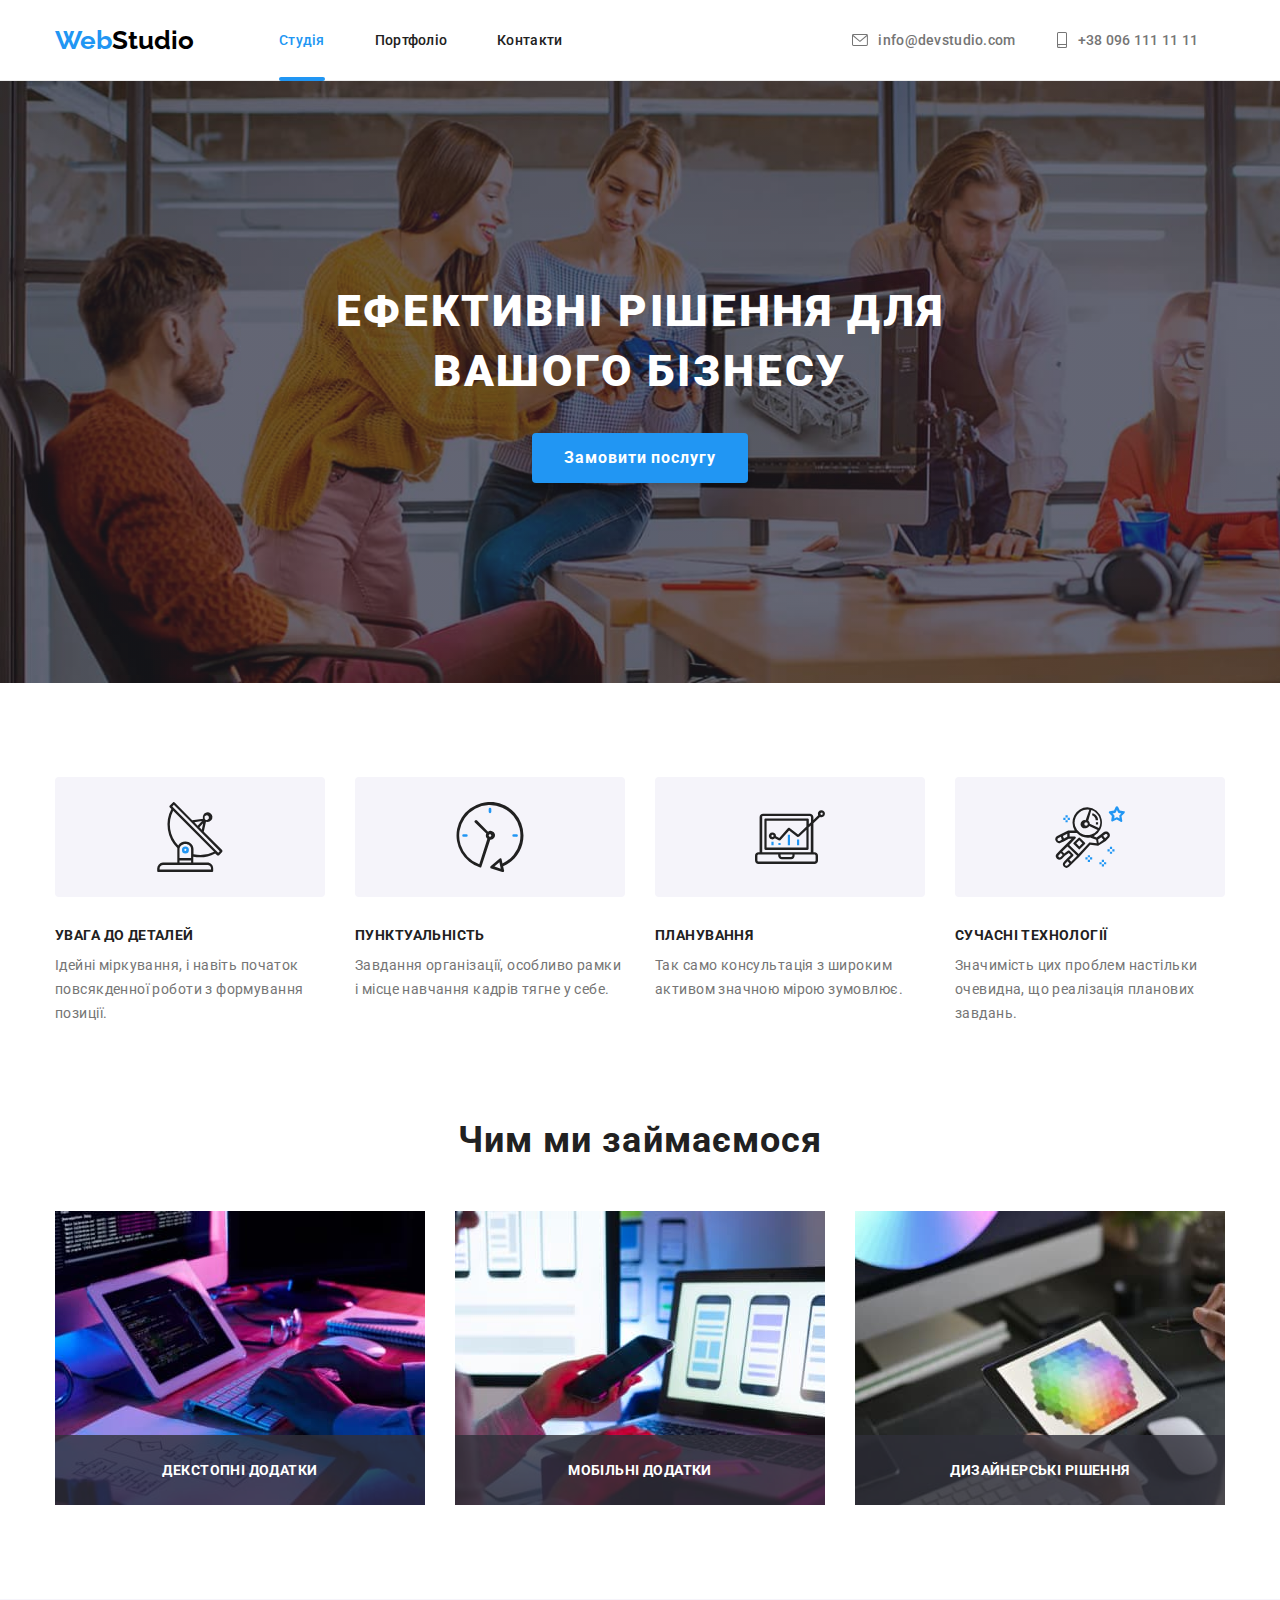
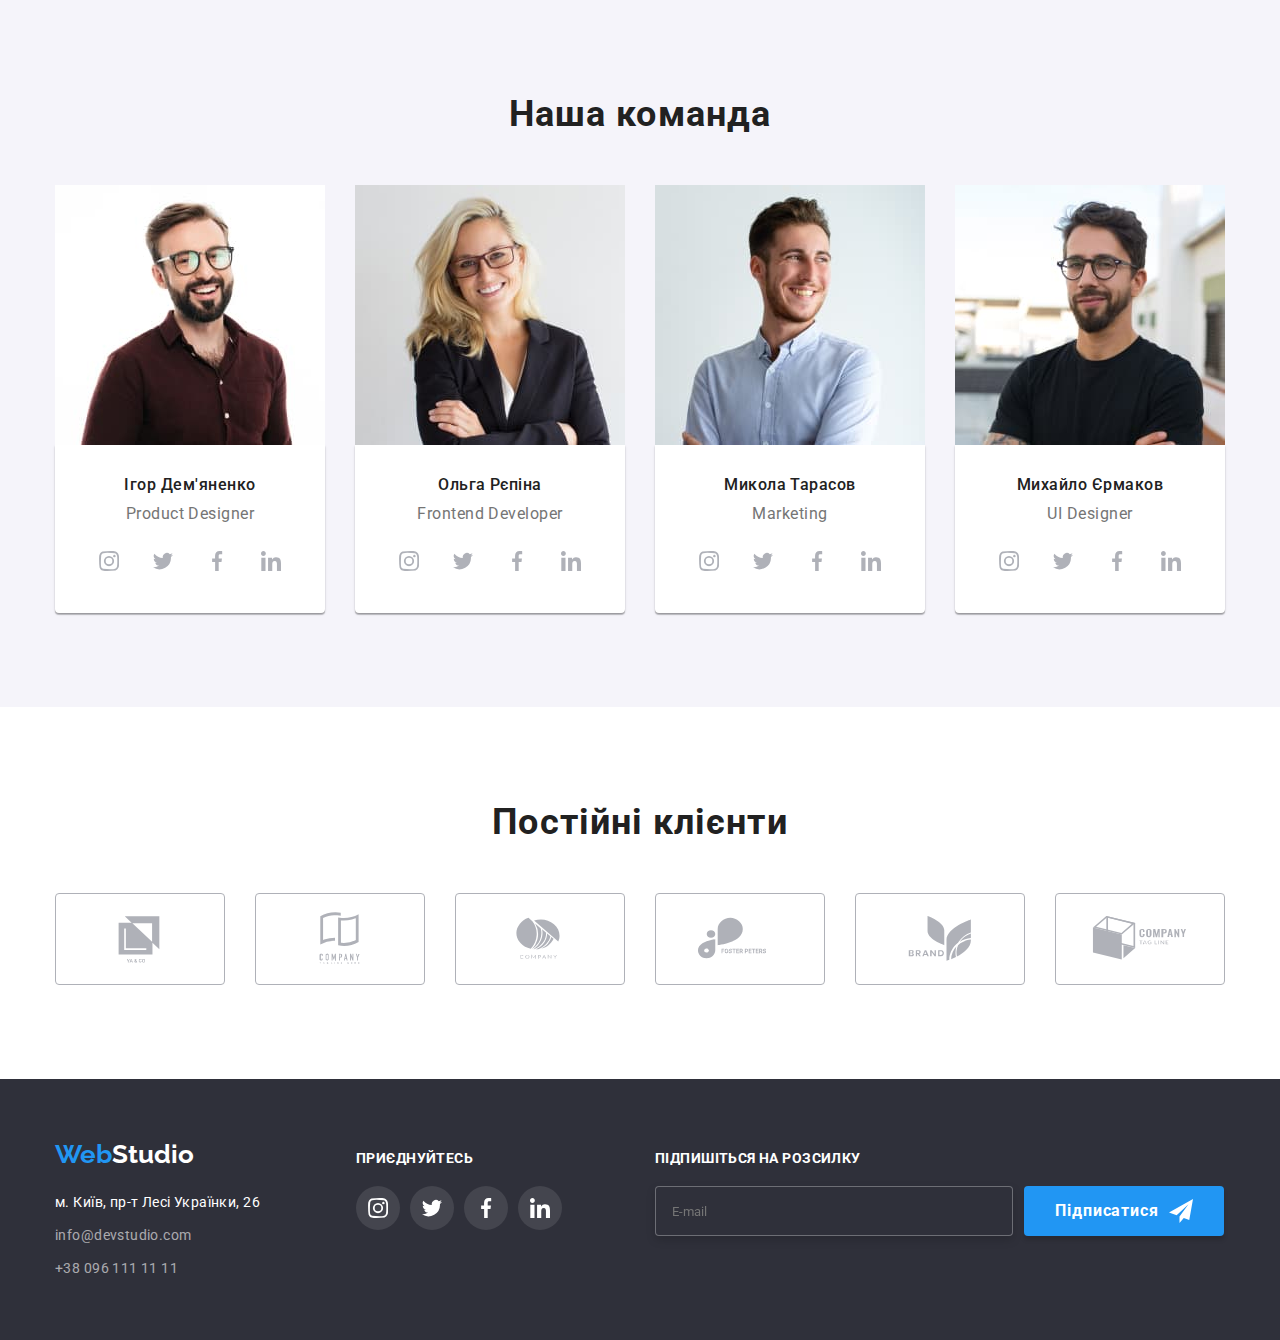
==== commit bdc1b5f3: "/" ====
--- a/index.html
+++ b/index.html
@@ -27,12 +27,12 @@
             <a  class="logo-header" href="#">Web<span class="logo-type-header">Studio</span></a>
 
             <ul class="nav">
-                <li class="list-studio"><a href="./index.html" class="item-nav">Студія</a></li>
+                <li class="list-studio"><a href="./index.html" class="item-nav current">Студія</a></li>
                 <li class="list-portfolio"><a href="./portfolio.html" class="item-nav-list">Портфоліо</a></li>
                 <li class="list-contact"><a href="/" class="item-nav-list">Контакти</a></li>
             </ul>
 
-            <div class="header-information header-centr">
+            <div class="header-information">
               <ul class="header-icon">
                 
                 <li>
@@ -148,7 +148,7 @@
                         </div>
                     </li>
                       
-                    <li class="company-img-label">
+                    <li>
                       <img class="image-company" src="images/img_box3.jpg" alt="box3" width="370" height="294" />
                         <div class="label">
                           <p class="label-txt">Дизайнерські рішення</p>
@@ -511,18 +511,18 @@
 
     <!-- mob -->
             <div class="mob-menu is-hidden header-centr" data-menu>
-              <button type="button" class="menu-close" data-menu-close>
-                <svg class="menu-close-icon" width="40" height="40">
-                  <use href="./images/close.svg#icon-close-black-18dp-2-1"></use>
-                </svg>
-              </button>
+              
             
               <div class="conteiner-mob no-scroll">
             
-            
+            <button type="button" class="menu-close" data-menu-close>
+              <svg class="menu-close-icon" width="40" height="40">
+                <use href="./images/close.svg#icon-close-black-18dp-2-1"></use>
+              </svg>
+            </button>
                 <div class="top-menu">
                   <ul class="menu-nav">
-                    <li class="list-studio-menu"><a class="item-nav-menu" href="./index.html">Студія</a></li>
+                    <li class="list-studio-menu"><a class="item-nav-menu current-menu" href="./index.html">Студія</a></li>
                     <li class="list-portfolio-menu"><a class="item-nav-menu" href="./portfolio.html">Портфоліо</a></li>
                     <li class="list-contact-menu"><a class="item-nav-menu" href="/">Контакти</a></li>
                   </ul>
--- a/css/main.min.css
+++ b/css/main.min.css
@@ -1 +1 @@
-nav,footer,header,aside{display:block}html,body{height:100%;width:100%;line-height:1;font-size:14px;font-family:"Roboto","Raleway"}input,button,textarea{font-family:inherit}input::-ms-clear{display:none}.button{cursor:pointer}img{vertical-align:top}h1,h2,h3,h4,h5,h6{font-size:inherit;font-weight:inherit}img{max-width:100%;display:block}textarea{resize:none}*{padding:0;margin:0;border:0}*,*:before,*:after{-webkit-box-sizing:border-box;box-sizing:border-box}button::-moz-focus-inner{padding:0;border:0}a,a:visited{text-decoration:none}a:hover{text-decoration:none}ul li{list-style:none}.header{border-bottom:1px solid #ececec}@media screen and (min-width: 320px){.header-centr{margin:0 auto}}@media screen and (min-width: 768px){.header-centr{margin:0 auto}}@media screen and (min-width: 1200px){.header-centr{margin:0 auto}}.conteiner-header{position:relative;display:-webkit-box;display:-ms-flexbox;display:flex;-webkit-box-align:center;-ms-flex-align:center;align-items:center;width:100%;-webkit-box-pack:justify;-ms-flex-pack:justify;justify-content:space-between}@media screen and (min-width: 320px){.conteiner-header{max-width:450px;margin:0 auto}}@media screen and (min-width: 768px){.conteiner-header{max-width:738px;margin:0 auto}}@media screen and (min-width: 1200px){.conteiner-header{max-width:1200px;margin:0 auto;padding-left:15px;padding-right:15px}}.logo-header{color:#2196f3;font-family:"Raleway";font-weight:700;font-size:26px;line-height:31px;margin-right:85px;padding:16px 0}@media screen and (min-width: 768px){.logo-header{margin-right:85px;font-size:24px;line-height:28px}}@media screen and (min-width: 1200px){.logo-header{font-size:26px;line-height:31px;margin-right:85px}}.logo-type-header{color:#000}@media screen and (min-width: 320px){.menu-open{display:block;background-color:#fff}}@media screen and (min-width: 768px){.menu-open{display:none}}@media screen and (min-width: 1200px){.menu-open{display:none}}.mob-menu{display:block;position:relative;padding-top:48px;padding-bottom:48px;width:100vw;height:100vh;position:fixed;top:0;background-color:#fff;padding-left:40px}.is-hidden{display:none}.menu-close{background-color:#fff;position:absolute;top:10px;right:15px}.menu-close-icon{padding:10px;fill:#212121;-webkit-transition-property:color;transition-property:color;-webkit-transition-duration:250ms;transition-duration:250ms;-webkit-transition-timing-function:cubic-bezier(0.4, 0, 0.2, 1);transition-timing-function:cubic-bezier(0.4, 0, 0.2, 1)}.menu-close-icon:hover{fill:#2196f3}.top-menu{margin-bottom:302px}.list-studio-menu{margin-bottom:35.7px}.item-nav-menu{font-family:"Roboto";font-style:normal;font-weight:500;font-size:40px;line-height:47px;letter-spacing:.02em;text-decoration:none;color:#212121;-webkit-transition-property:color;transition-property:color;-webkit-transition-duration:250ms;transition-duration:250ms;-webkit-transition-timing-function:cubic-bezier(0.4, 0, 0.2, 1);transition-timing-function:cubic-bezier(0.4, 0, 0.2, 1)}.item-nav-menu:hover{color:#2196f3}.item-nav-menu:active{color:#2196f3}.list-portfolio-menu{margin-bottom:32px}.menu-contacts{margin-bottom:64px}.menu-contacts>li{font-family:"Roboto";font-style:normal;margin-bottom:32px;font-weight:500;font-size:34px;line-height:40px;letter-spacing:.02em}.mail-menu{font-family:"Roboto";font-style:normal;font-weight:500;font-size:24px;line-height:28px;letter-spacing:.02em;color:#757575}.tel-menu{color:#2196f3}.menu-soc{display:-webkit-box;display:-ms-flexbox;display:flex;text-align:center}.menu-soc>li{padding-right:10px;border-right-width:1px;border-right-style:solid;color:rgba(33,33,33,.2);margin-right:10px}.none{border:#fff}.inst-mob{font-family:"Roboto";font-style:normal;font-weight:500;font-size:18px;line-height:22px;letter-spacing:.02em;color:#2196f3}.tw-mob{font-family:"Roboto";font-style:normal;font-weight:500;font-size:18px;line-height:22px;letter-spacing:.02em;color:#2196f3}.facebook-mob{font-family:"Roboto";font-style:normal;font-weight:500;font-size:18px;line-height:22px;letter-spacing:.02em;color:#2196f3}.in-mob{font-family:"Roboto";font-style:normal;font-weight:500;font-size:18px;line-height:22px;letter-spacing:.02em;color:#2196f3}.nav{display:-webkit-box;display:-ms-flexbox;display:flex;-webkit-box-align:center;-ms-flex-align:center;align-items:center;font-family:inherit;font-weight:500;font-size:14px;line-height:16px;letter-spacing:.02em;color:#212121;cursor:pointer;margin-right:315px}@media screen and (min-width: 320px){.nav{display:none}}@media screen and (min-width: 768px){.nav{display:-webkit-box;margin-right:90px}}@media screen and (min-width: 1200px){.nav{margin-right:290px}}.list-studio,.list-portfolio{margin-right:50px}.item-nav{display:block;font-family:inherit;font-weight:500;font-size:14px;line-height:16px;letter-spacing:.02em;color:#212121;-webkit-transition-property:color;transition-property:color;-webkit-transition-duration:250ms;transition-duration:250ms;-webkit-transition-timing-function:cubic-bezier(0.4, 0, 0.2, 1);transition-timing-function:cubic-bezier(0.4, 0, 0.2, 1);padding-top:32px;padding-bottom:32px;position:relative}.item-nav:hover{color:#2196f3}.item-nav:active{color:#2196f3}.item-nav-list{font-weight:500;font-size:14px;line-height:16px;letter-spacing:.02em;color:#212121;-webkit-transition-property:color;transition-property:color;-webkit-transition-duration:250ms;transition-duration:250ms;-webkit-transition-timing-function:cubic-bezier(0.4, 0, 0.2, 1);transition-timing-function:cubic-bezier(0.4, 0, 0.2, 1);padding-top:32px;padding-bottom:32px;position:relative}.item-nav-list:hover{color:#2196f3}.item-nav-list:active{color:#2196f3}.item-nav::after{position:absolute;content:"";display:block;width:100%;height:4px;background-color:#2196f3;border-radius:2px;left:0}@media screen and (min-width: 768px){.item-nav::after{bottom:-2px}}@media screen and (min-width: 1200px){.item-nav::after{bottom:-2px}}.mail{font-family:inherit;font-weight:500;font-size:14px;line-height:16px;letter-spacing:.02em;color:#757575;display:-webkit-box;display:-ms-flexbox;display:flex;-webkit-box-align:center;-ms-flex-align:center;align-items:center;-webkit-transition-property:color;transition-property:color;-webkit-transition-duration:250ms;transition-duration:250ms;-webkit-transition-timing-function:cubic-bezier(0.4, 0, 0.2, 1);transition-timing-function:cubic-bezier(0.4, 0, 0.2, 1)}.mail:hover,.mail:focus{color:#2196f3}@media screen and (min-width: 768px){.mail{font-weight:500;font-size:12px;line-height:14px}}@media screen and (min-width: 1200px){.mail{font-size:14px;line-height:16px}}.mail-icon{margin-right:10px;fill:#757575;-webkit-transition-property:color;transition-property:color;-webkit-transition-duration:250ms;transition-duration:250ms;-webkit-transition-timing-function:cubic-bezier(0.4, 0, 0.2, 1);transition-timing-function:cubic-bezier(0.4, 0, 0.2, 1)}.mail:hover .mail-icon,.mail:focus .mail-icon{fill:#2196f3}@media screen and (min-width: 768px)and (max-width: 1200px){.mail-icon{width:14px;height:10px}}.tel-icon{margin-right:10px;fill:currentColor;-webkit-transition-property:color;transition-property:color;-webkit-transition-duration:250ms;transition-duration:250ms;-webkit-transition-timing-function:cubic-bezier(0.4, 0, 0.2, 1);transition-timing-function:cubic-bezier(0.4, 0, 0.2, 1)}.tel:hover .tel-icon,.tel:focus .tel-icon{fill:#2196f3}@media screen and (min-width: 768px)and (max-width: 1200px){.tel-icon{width:10px;height:14px}}@media screen and (min-width: 320px){.header-icon{list-style:none;display:-webkit-box;display:-ms-flexbox;display:flex;gap:50px;display:none}}@media screen and (min-width: 768px){.header-icon{display:-webkit-box;display:-ms-flexbox;display:flex;margin-left:auto;-webkit-box-orient:vertical;-webkit-box-direction:normal;-ms-flex-direction:column;flex-direction:column;padding-top:21px;padding-bottom:21px;gap:10px}}@media screen and (min-width: 1200px){.header-icon{list-style:none;display:-webkit-box;-webkit-box-orient:horizontal;-webkit-box-direction:normal;-ms-flex-direction:row;flex-direction:row;margin-left:auto;padding-top:32px;padding-bottom:32px;-webkit-box-align:center;-ms-flex-align:center;align-items:center}}.header-icon>li{margin-right:30px}.tel{font-family:inherit;font-weight:500;font-size:14px;line-height:16px;letter-spacing:.02em;color:#757575;display:-webkit-box;display:-ms-flexbox;display:flex;-webkit-box-align:center;-ms-flex-align:center;align-items:center;-webkit-transition-property:color;transition-property:color;-webkit-transition-duration:250ms;transition-duration:250ms;-webkit-transition-timing-function:cubic-bezier(0.4, 0, 0.2, 1);transition-timing-function:cubic-bezier(0.4, 0, 0.2, 1)}.tel:hover,.tel:focus{color:#2196f3}@media screen and (min-width: 768px){.tel{font-size:12px;line-height:14px}}@media screen and (min-width: 768px){.tel{font-size:14px;line-height:16px}}.title{padding:118px 0 118px 0;background-image:-webkit-gradient(linear, left top, right top, from(rgba(47, 48, 58, 0.4)), to(rgba(47, 48, 58, 0.4))),url(../images/img_bg.jpg);background-image:linear-gradient(to right, rgba(47, 48, 58, 0.4), rgba(47, 48, 58, 0.4)),url(../images/img_bg.jpg);background-repeat:no-repeat;background-size:cover}@media screen and (min-width: 320px){.title{max-width:100%;max-height:100%}}@media screen and (min-width: 768px){.title{max-width:100%;max-height:100%}}@media screen and (min-width: 1200px){.title{max-width:100%;max-height:100%;padding:200px 0 200px 0}}@media screen and (min-width: 320px){.title-site{max-width:360px;margin:0 auto;margin-bottom:30px;font-family:"Roboto";font-style:normal;font-weight:900;font-size:26px;line-height:42px;text-align:center;letter-spacing:.06em;text-transform:uppercase;color:#fff}}@media screen and (min-width: 768px){.title-site{font-family:"Roboto";font-style:normal;font-weight:900;font-size:26px;line-height:42px;text-align:center;letter-spacing:.06em;text-transform:uppercase;color:#fff;margin:0 auto;margin-bottom:30px;max-width:360px}}@media screen and (min-width: 1200px){.title-site{font-family:inherit;font-weight:900;font-size:44px;line-height:60px;text-align:center;letter-spacing:.06em;text-transform:uppercase;color:#fff;max-width:696px;margin:0 auto;margin-bottom:32px}}.conteiner-title{width:100%;padding:0 15px}@media screen and (min-width: 320px){.conteiner-title{max-width:450px;margin:0 auto}}@media screen and (min-width: 768px){.conteiner-title{margin:0 auto;max-width:738px}}@media screen and (min-width: 1200px){.conteiner-title{max-width:1200px;margin:0 auto}}.conteiner{width:100%;padding:0 15px}@media screen and (min-width: 320px){.conteiner{max-width:450px;position:relative}}@media screen and (min-width: 768px){.conteiner{max-width:738px}}@media screen and (min-width: 1200px){.conteiner{max-width:1200px;margin:0 auto}}.button{margin:0 auto;background:#2196f3;-webkit-box-shadow:0px 4px 4px rgba(0,0,0,.15);box-shadow:0px 4px 4px rgba(0,0,0,.15);border-radius:4px;padding:10px 32px 10px 32px;-webkit-transition-property:background-color;transition-property:background-color;-webkit-transition-duration:250ms;transition-duration:250ms;-webkit-transition-timing-function:cubic-bezier(0.4, 0, 0.2, 1);transition-timing-function:cubic-bezier(0.4, 0, 0.2, 1)}.button:hover,.button:focus{background:#188ce8;-webkit-box-shadow:0px 4px 4px rgba(0,0,0,.15);box-shadow:0px 4px 4px rgba(0,0,0,.15)}.button:active{background:#188ce8;-webkit-box-shadow:0px 4px 4px rgba(0,0,0,.15);box-shadow:0px 4px 4px rgba(0,0,0,.15)}.button-txt{font-family:inherit;font-weight:700;font-size:16px;line-height:30px;display:-webkit-box;display:-ms-flexbox;display:flex;-webkit-box-align:center;-ms-flex-align:center;align-items:center;text-align:center;letter-spacing:.06em;color:#fff}.qualites{display:-webkit-box;display:-ms-flexbox;display:flex;-ms-flex-wrap:wrap;flex-wrap:wrap;-ms-flex-line-pack:center;align-content:center;padding-top:60px;padding-bottom:60px}@media screen and (min-width: 1200px){.qualites{padding-top:94px;padding-bottom:94px}}.qualites-list{display:-webkit-box;display:-ms-flexbox;display:flex;-ms-flex-wrap:wrap;flex-wrap:wrap;-webkit-box-pack:center;-ms-flex-pack:center;justify-content:center;gap:30px}.qualites-item{width:100%}@media screen and (min-width: 320px){.qualites-item{max-width:100%}}@media screen and (min-width: 768px){.qualites-item{max-width:calc((100% - 30px)/2)}}@media screen and (min-width: 1200px){.qualites-item{max-width:calc((100% - 90px)/4)}}.qualites-icon-warning{margin:0 auto;width:100%;height:120px;background:#f5f4fa;border-radius:4px;margin-bottom:30px;display:-webkit-box;display:-ms-flexbox;display:flex;-webkit-box-pack:center;-ms-flex-pack:center;justify-content:center;-webkit-box-align:center;-ms-flex-align:center;align-items:center}.qualites-title{font-family:inherit;font-weight:700;font-size:14px;line-height:16px;letter-spacing:.03em;text-transform:uppercase;color:#212121;margin-bottom:10px}@media(max-width: 768px){.qualites-title{text-align:center}}.qualites-txt{font-family:inherit;font-weight:400;font-size:14px;line-height:24px;letter-spacing:.03em;color:#757575;width:100%}.about-company{padding-bottom:94px;width:100%}@media screen and (min-width: 320px){.about-company{display:none}}@media screen and (min-width: 768px){.about-company{display:none}}@media screen and (min-width: 1200px){.about-company{display:block}}.company-title{font-family:inherit;font-weight:700;font-size:36px;line-height:42px;text-align:center;letter-spacing:.03em;color:#212121;text-align:center;margin-bottom:50px}.company-img{display:-webkit-box;display:-ms-flexbox;display:flex;position:relative}.company-img-label{position:relative;margin-right:30px}.image-company{max-width:370px}.label{position:absolute;width:370px;height:70px;background:rgba(47,48,58,.8);bottom:0}.label-txt{font-weight:700;font-size:14px;line-height:16px;text-align:center;letter-spacing:.03em;text-transform:uppercase;color:#fff;margin-top:27px}.command{width:100%;padding-top:60px;padding-bottom:60px;background:#f5f4fa}@media screen and (min-width: 1200px){.command{padding-top:94px;padding-bottom:94px}}.command-title{font-family:inherit;font-weight:700;font-size:36px;line-height:42px;text-align:center;letter-spacing:.03em;color:#212121;margin-bottom:50px}.list-command{list-style:none;display:-webkit-box;display:-ms-flexbox;display:flex;-ms-flex-wrap:wrap;flex-wrap:wrap;gap:30px;-webkit-box-pack:center;-ms-flex-pack:center;justify-content:center}.command-item{width:100%}@media screen and (min-width: 320px){.command-item{width:450px;text-align:center;-ms-flex-wrap:wrap;flex-wrap:wrap}}@media screen and (min-width: 768px){.command-item{width:calc((100% - 30px)/2)}}@media screen and (min-width: 1200px){.command-item{width:calc((100% - 90px)/4)}}.command-members{font-family:inherit;font-weight:500;font-size:16px;line-height:19px;text-align:center;letter-spacing:.03em;color:#212121;margin-bottom:10px}.command-position{font-family:inherit;font-weight:400;font-size:16px;line-height:19px;text-align:center;letter-spacing:.03em;color:#757575;margin-bottom:16px}.card{width:100%;padding:30px;background:#fff;-webkit-box-shadow:0px 1px 3px rgba(0,0,0,.12),0px 1px 1px rgba(0,0,0,.14),0px 2px 1px rgba(0,0,0,.2);box-shadow:0px 1px 3px rgba(0,0,0,.12),0px 1px 1px rgba(0,0,0,.14),0px 2px 1px rgba(0,0,0,.2);border-radius:0px 0px 4px 4px}.card-soc-link{display:-webkit-box;display:-ms-flexbox;display:flex;-webkit-box-pack:center;-ms-flex-pack:center;justify-content:center;gap:10px}.card-soc{display:-webkit-box;display:-ms-flexbox;display:flex;-webkit-box-align:center;-ms-flex-align:center;align-items:center;-webkit-box-pack:center;-ms-flex-pack:center;justify-content:center;width:44px;height:44px;background-color:#fff;border-radius:50%;-webkit-transition-property:background-color;transition-property:background-color;-webkit-transition-duration:250ms;transition-duration:250ms;-webkit-transition-timing-function:cubic-bezier(0.4, 0, 0.2, 1);transition-timing-function:cubic-bezier(0.4, 0, 0.2, 1)}.card-soc:hover,.card-soc:focus{background-color:#2196f3;outline:none}.card-soc-icon{fill:#afb1b8;-webkit-transition-property:fill;transition-property:fill;-webkit-transition-duration:250ms;transition-duration:250ms;-webkit-transition-timing-function:cubic-bezier(0.4, 0, 0.2, 1);transition-timing-function:cubic-bezier(0.4, 0, 0.2, 1)}.card-soc:hover .card-soc-icon,.card-soc:focus .card-soc-icon{fill:#fff}.klients{padding-top:60px;padding-bottom:60px}@media screen and (min-width: 1200px){.klients{padding-top:94px;padding-bottom:94px}}.klients-title{font-style:normal;font-weight:700;font-size:36px;line-height:42px;text-align:center;letter-spacing:.03em;color:#212121;margin-bottom:50px}.klients-list{display:-webkit-box;display:-ms-flexbox;display:flex;-ms-flex-wrap:wrap;flex-wrap:wrap;-ms-flex-line-pack:center;align-content:center;-webkit-box-pack:center;-ms-flex-pack:center;justify-content:center;gap:30px;width:100%}@media screen and (min-width: 480px){.klients-list{-ms-flex-preferred-size:calc((100% - 30px)/2);flex-basis:calc((100% - 30px)/2)}}@media screen and (min-width: 768px){.klients-list{-ms-flex-preferred-size:calc((100% - 60px)/3);flex-basis:calc((100% - 60px)/3)}}@media screen and (min-width: 1200px){.klients-list{-ms-flex-preferred-size:calc((100% - 150px)/6);flex-basis:calc((100% - 150px)/6)}}.klients-link{display:-webkit-box;display:-ms-flexbox;display:flex;-webkit-box-align:center;-ms-flex-align:center;align-items:center;-webkit-box-pack:center;-ms-flex-pack:center;justify-content:center;border:1px solid #afb1b8;border-radius:4px;height:92px;-webkit-transition-property:border;transition-property:border;-webkit-transition-duration:250ms;transition-duration:250ms;-webkit-transition-timing-function:cubic-bezier(0.4, 0, 0.2, 1);transition-timing-function:cubic-bezier(0.4, 0, 0.2, 1)}.klients-link:hover,.klients-link:focus{border:1px solid #2196f3}@media screen and (min-width: 320px){.klients-link{width:190px}}@media screen and (min-width: 768px)and (max-width: 1199px){.klients-link{width:216px}}@media screen and (min-width: 1200px){.klients-link{width:170px}}.klients-icon{fill:#afb1b8;-webkit-transition-property:fill;transition-property:fill;-webkit-transition-duration:250ms;transition-duration:250ms;-webkit-transition-timing-function:cubic-bezier(0.4, 0, 0.2, 1);transition-timing-function:cubic-bezier(0.4, 0, 0.2, 1)}.klients-link:hover .klients-icon,.klients-link:focus .klients-icon{fill:#2196f3}.footer{padding-top:60px;background:#2f303a}@media screen and (min-width: 320px)and (max-width: 1199px){.footer{padding-bottom:60px}}.conteiner-footer{padding-left:15px;padding-right:15px}@media screen and (min-width: 320px)and (max-width: 767px){.conteiner-footer{max-width:480px;display:-webkit-box;display:-ms-flexbox;display:flex;-ms-flex-wrap:wrap;flex-wrap:wrap;-webkit-box-align:baseline;-ms-flex-align:baseline;align-items:baseline;-webkit-box-pack:center;-ms-flex-pack:center;justify-content:center}}@media screen and (min-width: 768px)and (max-width: 1199px){.conteiner-footer{max-width:768px;display:-webkit-box;display:-ms-flexbox;display:flex;-ms-flex-wrap:wrap;flex-wrap:wrap;-webkit-box-align:baseline;-ms-flex-align:baseline;align-items:baseline;text-align:center;-webkit-box-pack:justify;-ms-flex-pack:justify;justify-content:space-between}}@media screen and (min-width: 1200px){.conteiner-footer{max-width:1200px;max-height:252px;margin:0 auto;padding:0 15px;display:-webkit-box;display:-ms-flexbox;display:flex;-webkit-box-align:baseline;-ms-flex-align:baseline;align-items:baseline}}@media screen and (min-width: 320px){.footer-loc{text-align:center;margin-bottom:60px}}@media screen and (min-width: 768px)and (max-width: 1199px){.footer-loc{text-align:center;margin-left:76px;margin-bottom:60px}}@media screen and (min-width: 1200px){.footer-loc{margin-right:70px;text-align:start}}.footer-geo{font-family:inherit;font-style:normal;font-size:14px;line-height:24px;letter-spacing:.03em;color:#fff}.footer-mail{font-family:inherit;font-style:normal;font-size:14px;line-height:24px;letter-spacing:.03em;color:rgba(255,255,255,.6)}.footer-tel{font-family:inherit;font-style:normal;font-size:14px;line-height:24px;letter-spacing:.03em;color:rgba(255,255,255,.6)}.footer-icon{display:inline-block;margin-right:93px}@media screen and (min-width: 320px)and (max-width: 767px){.footer-icon{margin-right:15px;margin-bottom:60px}}@media screen and (min-width: 768px){.footer-icon{margin-right:100px}}.footer-icon-item{display:-webkit-box;display:-ms-flexbox;display:flex;gap:10px}.footer-txt{font-family:"Roboto";font-style:normal;font-weight:700;font-size:14px;line-height:16px;letter-spacing:.03em;text-transform:uppercase;color:#fff;margin-bottom:20px}@media screen and (min-width: 320px)and (max-width: 768px){.footer-txt{text-align:center}}.logo-block-footer{display:inline-block;font-family:"Raleway";font-weight:700;font-size:26px;line-height:31px;color:#2196f3;margin-bottom:20px}.logo-type-footer{color:#fff}.list-footer{margin-bottom:9px;width:231px}.card-soc-footer{display:-webkit-box;display:-ms-flexbox;display:flex;-webkit-box-align:center;-ms-flex-align:center;align-items:center;-webkit-box-pack:center;-ms-flex-pack:center;justify-content:center;width:44px;height:44px;background:rgba(255,255,255,.1);border-radius:50%;-webkit-transition-property:background-color;transition-property:background-color;-webkit-transition-duration:250ms;transition-duration:250ms;-webkit-transition-timing-function:cubic-bezier(0.4, 0, 0.2, 1);transition-timing-function:cubic-bezier(0.4, 0, 0.2, 1)}.card-soc-footer:hover,.card-soc-footer:focus{background-color:#2196f3}.card-soc-icon-footer{fill:#fff}.footer-form{display:inline-block}@media screen and (min-width: 320px)and (max-width: 1199px){.footer-form{display:-webkit-box;display:-ms-flexbox;display:flex;-ms-flex-wrap:wrap;flex-wrap:wrap;-webkit-box-align:center;-ms-flex-align:center;align-items:center;-webkit-box-pack:center;-ms-flex-pack:center;justify-content:center;margin:0 auto;-webkit-box-orient:vertical;-webkit-box-direction:normal;-ms-flex-direction:column;flex-direction:column;position:relative}}@media screen and (min-width: 320px){.form-flex{display:-webkit-box;display:-ms-flexbox;display:flex;-ms-flex-wrap:wrap;flex-wrap:wrap;-webkit-box-pack:center;-ms-flex-pack:center;justify-content:center}}@media screen and (min-width: 768px){.form-flex{-webkit-box-orient:vertical;-webkit-box-direction:normal;-ms-flex-flow:column nowrap;flex-flow:column nowrap;-webkit-box-pack:center;-ms-flex-pack:center;justify-content:center;-webkit-box-align:center;-ms-flex-align:center;align-items:center}}@media screen and (min-width: 1200px){.form-flex{display:-webkit-box;display:-ms-flexbox;display:flex;-ms-flex-flow:nowrap;flex-flow:nowrap;-webkit-box-align:center;-ms-flex-align:center;align-items:center}}.footer-form-txt{margin-bottom:20px;font-family:"Roboto";font-style:normal;font-weight:700;font-size:14px;line-height:16px;letter-spacing:.03em;text-transform:uppercase;color:#fff}.form-mail{color:#fff;border:1px solid rgba(255,255,255,.3);-webkit-filter:drop-shadow(0px 4px 4px rgba(0, 0, 0, 0.15));filter:drop-shadow(0px 4px 4px rgba(0, 0, 0, 0.15));border-radius:4px;width:358px;height:50px;background:#2f303a;padding-left:16px;margin-right:11px;position:relative}@media screen and (min-width: 320px)and (max-width: 1199px){.form-mail{width:450px;margin-bottom:20px}}.footer-form-button{background:#2196f3;-webkit-box-shadow:0px 4px 4px rgba(0,0,0,.15);box-shadow:0px 4px 4px rgba(0,0,0,.15);border-radius:4px;width:200px;height:50px;display:-webkit-box;display:-ms-flexbox;display:flex;-webkit-box-align:center;-ms-flex-align:center;align-items:center;-webkit-box-pack:center;-ms-flex-pack:center;justify-content:center}@media screen and (min-width: 320px)and (max-width: 1199px){.footer-form-button{top:100%;left:28%}}.footer-form-button-txt{font-family:"Roboto";font-style:normal;font-weight:700;font-size:16px;line-height:30px;letter-spacing:.06em;color:#fff;margin-right:10px}.main-buttons{padding-top:94px;padding-bottom:94px}.buttons{display:-webkit-box;display:-ms-flexbox;display:flex;-webkit-box-pack:center;-ms-flex-pack:center;justify-content:center;margin-bottom:50px}ul.buttons>li{display:inline;margin-right:8px}.button-sites{padding:6px 22px 6px 22px;background:#f5f4fa;font-family:inherit;font-weight:500;font-size:16px;line-height:26px;text-align:center;letter-spacing:.03em;color:#212121;border-radius:4px;cursor:pointer;-webkit-transition-property:background,color,-webkit-box-shadow;transition-property:background,color,-webkit-box-shadow;transition-property:background,color,box-shadow;transition-property:background,color,box-shadow,-webkit-box-shadow;-webkit-transition-duration:250ms;transition-duration:250ms;-webkit-transition-timing-function:cubic-bezier(0.4, 0, 0.2, 1);transition-timing-function:cubic-bezier(0.4, 0, 0.2, 1)}.button-sites:active,.button-sites:hover,.button-sites:focus{background:#2196f3;color:#fff;border-radius:4px;-webkit-box-shadow:0px 3px 1px rgba(0,0,0,.1),0px 1px 2px rgba(0,0,0,.08),0px 2px 2px rgba(0,0,0,.12);box-shadow:0px 3px 1px rgba(0,0,0,.1),0px 1px 2px rgba(0,0,0,.08),0px 2px 2px rgba(0,0,0,.12)}.portfolio-content{margin:0 auto;display:-webkit-box;display:-ms-flexbox;display:flex;-ms-flex-wrap:wrap;flex-wrap:wrap;gap:30px}.portfolio-content>li{-webkit-transition-property:-webkit-box-shadow;transition-property:-webkit-box-shadow;transition-property:box-shadow;transition-property:box-shadow, -webkit-box-shadow;-webkit-transition-duration:250ms;transition-duration:250ms;-webkit-transition-timing-function:cubic-bezier(0.4, 0, 0.2, 1);transition-timing-function:cubic-bezier(0.4, 0, 0.2, 1)}.portfolio-content>li:hover{-webkit-box-shadow:0px 1px 1px rgba(0,0,0,.12),0px 4px 4px rgba(0,0,0,.06),1px 4px 6px rgba(0,0,0,.16);box-shadow:0px 1px 1px rgba(0,0,0,.12),0px 4px 4px rgba(0,0,0,.06),1px 4px 6px rgba(0,0,0,.16)}.portfolio-content>li:hover .product-overlay{-webkit-transform:translateY(0);transform:translateY(0)}.portfolio-content-link{position:relative;overflow:hidden}.product-overlay{position:absolute;top:0;height:294px;width:370px;-webkit-transform:translateY(137%);transform:translateY(137%);-webkit-transition:-webkit-transform;transition:-webkit-transform;transition:transform;transition:transform, -webkit-transform;-webkit-transition-duration:250ms;transition-duration:250ms;-webkit-transition-timing-function:cubic-bezier(0.4, 0, 0.2, 1);transition-timing-function:cubic-bezier(0.4, 0, 0.2, 1);background:rgba(33,150,243,.9)}.portfolio-content>li:hover .product-overlay{-webkit-transform:translateY(0);transform:translateY(0)}.portfolio-box-text{font-weight:400;font-size:18px;line-height:28px;letter-spacing:.03em;font-style:normal;font-family:"Roboto";color:#fff;padding:63px 24px}.box-portfolio{padding:20px 24px 20px 24px;background:#fff;border:1px solid #eee;border-top:0px}.box-title{margin-bottom:4px;font-family:inherit;font-weight:700;font-size:18px;line-height:36px;letter-spacing:.06em;color:#212121}.box-description{font-family:inherit;font-weight:400;font-size:16px;line-height:30px;letter-spacing:.03em;color:#757575}.backdrop{position:fixed;top:0;left:0;width:100%;height:100%;background:rgba(0,0,0,.2);opacity:1;-webkit-transition:visibility,opacity 250ms cubic-bezier(0.4, 0, 0.2, 1);transition:visibility,opacity 250ms cubic-bezier(0.4, 0, 0.2, 1)}.backdrop.is-hidden{opacity:0;pointer-events:none;visibility:hidden}.modal{position:absolute;top:50%;left:50%;-webkit-transform:translate(-50%, -50%);transform:translate(-50%, -50%);width:528px;height:581px;background:#fff;-webkit-box-shadow:0px 1px 3px rgba(0,0,0,.12),0px 1px 1px rgba(0,0,0,.14),0px 2px 1px rgba(0,0,0,.2);box-shadow:0px 1px 3px rgba(0,0,0,.12),0px 1px 1px rgba(0,0,0,.14),0px 2px 1px rgba(0,0,0,.2);border-radius:4px;padding:40px}@media screen and (min-width: 320px){.modal{width:450px;height:609px}}@media screen and (min-width: 1200px){.modal{width:528px;height:581px}}label{display:-webkit-box;display:-ms-flexbox;display:flex}.modal-title{font-family:"Roboto";font-style:normal;font-weight:700;font-size:20px;line-height:23px;text-align:center;letter-spacing:.03em;color:#212121;margin-bottom:12px}.box-form{width:100%}.form-field{margin-bottom:10px;position:relative}.form-input{margin:0;border:1px solid rgba(33,33,33,.2);border-radius:4px;width:100%;padding:12px 42px;-webkit-transition-property:border;transition-property:border;-webkit-transition-duration:250ms;transition-duration:250ms;-webkit-transition-timing-function:cubic-bezier(0.4, 0, 0.2, 1);transition-timing-function:cubic-bezier(0.4, 0, 0.2, 1);cursor:pointer}.form-input:hover,.form-input:focus{border:1px solid #2196f3}.form-field-icon{position:absolute;top:29px;left:12px;-webkit-transition-property:fill;transition-property:fill;-webkit-transition-duration:250ms;transition-duration:250ms;-webkit-transition-timing-function:cubic-bezier(0.4, 0, 0.2, 1);transition-timing-function:cubic-bezier(0.4, 0, 0.2, 1)}.form-input:hover+.form-field-icon,.form-input:focus+.form-field-icon{fill:#2196f3}.input-l{margin:0;border:1px solid rgba(33,33,33,.2);border-radius:4px;width:100%;padding:12px 16px;-webkit-transition-property:border;transition-property:border;-webkit-transition-duration:250ms;transition-duration:250ms;-webkit-transition-timing-function:cubic-bezier(0.4, 0, 0.2, 1);transition-timing-function:cubic-bezier(0.4, 0, 0.2, 1);cursor:pointer}.input-l:hover,.input-l:focus{border:1px solid #2196f3}@media screen and (min-width: 320px){.input-l{margin-bottom:10px}}@media screen and (min-width: 1200px){.input-l{margin-bottom:0px}}.form-label{margin-bottom:4px;font-weight:400;font-size:12px;line-height:14px;letter-spacing:.01em;color:#757575}.modal-conditions{margin-bottom:30px;margin-right:12px}@media screen and (min-width: 320px){.modal-conditions{margin-right:0px}}@media screen and (min-width: 1200px){.modal-conditions{margin-right:12px}}.modal-form-txt{font-family:"Roboto";font-style:normal;font-weight:400;font-size:14px;line-height:24px;letter-spacing:.03em;color:#757575}@media screen and (min-width: 320px){.modal-form-txt{font-size:12px;line-height:14px}}@media screen and (min-width: 1200px){.modal-form-txt{font-size:14px;line-height:24px}}.conditions{font-family:"Roboto";font-style:normal;font-weight:400;font-size:14px;line-height:24px;letter-spacing:.03em;-webkit-text-decoration-line:underline;text-decoration-line:underline;color:#2196f3;margin-left:5px}@media screen and (min-width: 320px){.conditions{font-size:12px;line-height:14px}}@media screen and (min-width: 1200px){.conditions{font-size:14px;line-height:24px}}.close{position:absolute;top:6px;right:5px}.btn-close:hover>.close,.btn-close:focus>.close{fill:#2196f3}.btn-close{position:absolute;right:8px;top:8px;border-radius:50%;width:30px;height:30px;background:#fff;border:1px solid rgba(0,0,0,.1);cursor:pointer}.checkbox{margin-top:4px;margin-right:7px;appearance:none;-webkit-appearance:none;-moz-appearance:none;display:-webkit-box;display:-ms-flexbox;display:flex}.check__box{margin-right:7px;margin-top:4px;width:16px;height:15px;display:-webkit-box;display:-ms-flexbox;display:flex}.checkbox:checked+.check__box{background-image:url(../images/icon_check.svg)}@media screen and (min-width: 320px){.check__box{margin-top:0px}}@media screen and (min-width: 1200px){.check__box{margin-top:4px}}.checkbox:checked+.check__box>.check__box_b{opacity:0}.button-modal{background:#2196f3;-webkit-box-shadow:0px 4px 4px rgba(0,0,0,.15);box-shadow:0px 4px 4px rgba(0,0,0,.15);border-radius:4px;width:200px;height:50px;margin:0 164px;-webkit-transition-property:background;transition-property:background;-webkit-transition-duration:250ms;transition-duration:250ms;-webkit-transition-timing-function:cubic-bezier(0.4, 0, 0.2, 1);transition-timing-function:cubic-bezier(0.4, 0, 0.2, 1);-webkit-transform:translateX(-20%);transform:translateX(-20%)}.button-modal:hover,.button-modal:focus{background:#188ce8}@media screen and (min-width: 320px){.button-modal{margin:0 125px}}@media screen and (min-width: 1200px){.button-modal{margin:0 164px}}.button-modal-form-txt{font-weight:700;font-size:16px;line-height:30px;letter-spacing:.06em;color:#fff}/*# sourceMappingURL=main.min.css.map */+nav,footer,header,aside{display:block}html,body{height:100%;width:100%;line-height:1;font-size:14px;font-family:"Roboto","Raleway"}input,button,textarea{font-family:inherit}input::-ms-clear{display:none}.button{cursor:pointer}img{vertical-align:top}h1,h2,h3,h4,h5,h6{font-size:inherit;font-weight:inherit}img{max-width:100%;display:block}textarea{resize:none}*{padding:0;margin:0;border:0}*,*:before,*:after{-webkit-box-sizing:border-box;box-sizing:border-box}button::-moz-focus-inner{padding:0;border:0}a,a:visited{text-decoration:none}a:hover{text-decoration:none}ul li{list-style:none}.header{border-bottom:1px solid #ececec}@media screen and (min-width: 320px){.header-centr{margin:0 auto}}@media screen and (min-width: 768px){.header-centr{margin:0 auto}}@media screen and (min-width: 1200px){.header-centr{margin:0 auto}}.conteiner-header{position:relative;display:-webkit-box;display:-ms-flexbox;display:flex;-webkit-box-align:center;-ms-flex-align:center;align-items:center;width:100%;-webkit-box-pack:justify;-ms-flex-pack:justify;justify-content:space-between}@media screen and (min-width: 320px){.conteiner-header{max-width:450px;margin:0 auto}}@media screen and (min-width: 768px){.conteiner-header{max-width:738px;margin:0 auto}}@media screen and (min-width: 1200px){.conteiner-header{max-width:1200px;margin:0 auto;padding-left:15px;padding-right:15px}}.logo-header{color:#2196f3;font-family:"Raleway";font-weight:700;font-size:26px;line-height:31px;margin-right:85px;padding:16px 0}@media screen and (min-width: 768px){.logo-header{margin-right:85px;font-size:24px;line-height:28px}}@media screen and (min-width: 1200px){.logo-header{font-size:26px;line-height:31px;margin-right:85px}}.logo-type-header{color:#000}.header-information{position:absolute;right:0px}@media screen and (min-width: 1200px){.header-information{position:relative}}@media screen and (min-width: 320px){.menu-open{display:block;background-color:#fff}}@media screen and (min-width: 768px){.menu-open{display:none}}@media screen and (min-width: 1200px){.menu-open{display:none}}.mob-menu{display:block;position:relative;padding-top:48px;padding-bottom:48px;width:100vw;height:100vh;position:fixed;top:0;background-color:#fff;padding-left:40px}@media screen and (min-width: 768px){.mob-menu{display:none}}@media screen and (min-width: 1200px){.mob-menu{display:none}}.is-hidden{display:none}.menu-close{background-color:#fff;position:absolute;top:10px;right:15px}.menu-close-icon{padding:10px;fill:#212121;-webkit-transition-property:color;transition-property:color;-webkit-transition-duration:250ms;transition-duration:250ms;-webkit-transition-timing-function:cubic-bezier(0.4, 0, 0.2, 1);transition-timing-function:cubic-bezier(0.4, 0, 0.2, 1)}.menu-close-icon:hover{fill:#2196f3}.top-menu{margin-bottom:302px}.list-studio-menu{margin-bottom:35.7px}.item-nav-menu{font-family:"Roboto";font-style:normal;font-weight:500;font-size:40px;line-height:47px;letter-spacing:.02em;text-decoration:none;color:#212121;-webkit-transition-property:color;transition-property:color;-webkit-transition-duration:250ms;transition-duration:250ms;-webkit-transition-timing-function:cubic-bezier(0.4, 0, 0.2, 1);transition-timing-function:cubic-bezier(0.4, 0, 0.2, 1)}.item-nav-menu:hover{color:#2196f3}.item-nav-menu:active{color:#2196f3}.current-menu{color:#2196f3}.list-portfolio-menu{margin-bottom:32px}.menu-contacts{margin-bottom:64px}.menu-contacts>li{font-family:"Roboto";font-style:normal;margin-bottom:32px;font-weight:500;font-size:34px;line-height:40px;letter-spacing:.02em}.mail-menu{font-family:"Roboto";font-style:normal;font-weight:500;font-size:24px;line-height:28px;letter-spacing:.02em;color:#757575}.tel-menu{color:#2196f3}.menu-soc{display:-webkit-box;display:-ms-flexbox;display:flex;text-align:center;word-break:break-all}.menu-soc>li{padding-right:10px;border-right-width:1px;border-right-style:solid;color:rgba(33,33,33,.2);margin-right:10px}.none{border:#fff}.inst-mob{font-family:"Roboto";font-style:normal;font-weight:500;font-size:18px;line-height:22px;letter-spacing:.02em;color:#2196f3}.tw-mob{font-family:"Roboto";font-style:normal;font-weight:500;font-size:18px;line-height:22px;letter-spacing:.02em;color:#2196f3}.facebook-mob{font-family:"Roboto";font-style:normal;font-weight:500;font-size:18px;line-height:22px;letter-spacing:.02em;color:#2196f3}.in-mob{font-family:"Roboto";font-style:normal;font-weight:500;font-size:18px;line-height:22px;letter-spacing:.02em;color:#2196f3}.nav{display:-webkit-box;display:-ms-flexbox;display:flex;-webkit-box-align:center;-ms-flex-align:center;align-items:center;font-family:inherit;font-weight:500;font-size:14px;line-height:16px;letter-spacing:.02em;color:#212121;cursor:pointer;margin-right:315px}@media screen and (min-width: 320px){.nav{display:none}}@media screen and (min-width: 768px){.nav{display:-webkit-box}}@media screen and (min-width: 1200px){.nav{margin-right:290px}}.list-studio,.list-portfolio{margin-right:50px}.item-nav{display:block;font-family:inherit;font-weight:500;color:#212121;font-size:14px;line-height:16px;letter-spacing:.02em;-webkit-transition-property:color;transition-property:color;-webkit-transition-duration:250ms;transition-duration:250ms;-webkit-transition-timing-function:cubic-bezier(0.4, 0, 0.2, 1);transition-timing-function:cubic-bezier(0.4, 0, 0.2, 1);padding-top:32px;padding-bottom:32px;position:relative}.item-nav:hover{color:#2196f3}.item-nav:active{color:#2196f3}.item-nav-list{font-weight:500;font-size:14px;line-height:16px;letter-spacing:.02em;color:#212121;-webkit-transition-property:color;transition-property:color;-webkit-transition-duration:250ms;transition-duration:250ms;-webkit-transition-timing-function:cubic-bezier(0.4, 0, 0.2, 1);transition-timing-function:cubic-bezier(0.4, 0, 0.2, 1);padding-top:32px;padding-bottom:32px;position:relative}.item-nav-list:hover{color:#2196f3}.item-nav-list:active{color:#2196f3}.current{color:#2196f3}.current::after{position:absolute;content:"";display:block;width:100%;height:4px;background-color:#2196f3;color:#2196f3;border-radius:2px;left:0}@media screen and (min-width: 768px){.current::after{bottom:-2px}}@media screen and (min-width: 1200px){.current::after{bottom:-1px}}.mail{font-family:inherit;font-weight:500;font-size:14px;line-height:16px;letter-spacing:.02em;color:#757575;display:-webkit-box;display:-ms-flexbox;display:flex;-webkit-box-align:center;-ms-flex-align:center;align-items:center;-webkit-transition-property:color;transition-property:color;-webkit-transition-duration:250ms;transition-duration:250ms;-webkit-transition-timing-function:cubic-bezier(0.4, 0, 0.2, 1);transition-timing-function:cubic-bezier(0.4, 0, 0.2, 1)}.mail:hover,.mail:focus{color:#2196f3}@media screen and (min-width: 768px){.mail{font-weight:500;font-size:12px;line-height:14px}}@media screen and (min-width: 1200px){.mail{font-size:14px;line-height:16px}}.mail-icon{margin-right:10px;fill:#757575;-webkit-transition-property:color;transition-property:color;-webkit-transition-duration:250ms;transition-duration:250ms;-webkit-transition-timing-function:cubic-bezier(0.4, 0, 0.2, 1);transition-timing-function:cubic-bezier(0.4, 0, 0.2, 1)}.mail:hover .mail-icon,.mail:focus .mail-icon{fill:#2196f3}@media screen and (min-width: 768px)and (max-width: 1200px){.mail-icon{width:14px;height:10px}}.tel-icon{margin-right:10px;fill:currentColor;-webkit-transition-property:color;transition-property:color;-webkit-transition-duration:250ms;transition-duration:250ms;-webkit-transition-timing-function:cubic-bezier(0.4, 0, 0.2, 1);transition-timing-function:cubic-bezier(0.4, 0, 0.2, 1)}.tel:hover .tel-icon,.tel:focus .tel-icon{fill:#2196f3}@media screen and (min-width: 768px)and (max-width: 1200px){.tel-icon{width:10px;height:14px}}@media screen and (min-width: 320px){.header-icon{list-style:none;display:-webkit-box;display:-ms-flexbox;display:flex;gap:50px;display:none}}@media screen and (min-width: 768px){.header-icon{display:-webkit-box;display:-ms-flexbox;display:flex;margin-left:auto;-webkit-box-orient:vertical;-webkit-box-direction:normal;-ms-flex-direction:column;flex-direction:column;gap:10px}}@media screen and (min-width: 1200px){.header-icon{list-style:none;display:-webkit-box;-webkit-box-orient:horizontal;-webkit-box-direction:normal;-ms-flex-direction:row;flex-direction:row;margin-left:auto;-webkit-box-align:center;-ms-flex-align:center;align-items:center}}.header-icon>li{margin-right:30px}.tel{font-family:inherit;font-weight:500;font-size:14px;line-height:16px;letter-spacing:.02em;color:#757575;display:-webkit-box;display:-ms-flexbox;display:flex;-webkit-box-align:center;-ms-flex-align:center;align-items:center;-webkit-transition-property:color;transition-property:color;-webkit-transition-duration:250ms;transition-duration:250ms;-webkit-transition-timing-function:cubic-bezier(0.4, 0, 0.2, 1);transition-timing-function:cubic-bezier(0.4, 0, 0.2, 1)}.tel:hover,.tel:focus{color:#2196f3}@media screen and (min-width: 768px){.tel{font-size:12px;line-height:14px}}@media screen and (min-width: 768px){.tel{font-size:14px;line-height:16px}}.title{padding:118px 0 118px 0;background-image:-webkit-gradient(linear, left top, right top, from(rgba(47, 48, 58, 0.4)), to(rgba(47, 48, 58, 0.4))),url(../images/img_bg.jpg);background-image:linear-gradient(to right, rgba(47, 48, 58, 0.4), rgba(47, 48, 58, 0.4)),url(../images/img_bg.jpg);background-repeat:no-repeat;background-size:cover;max-width:1600px}@media screen and (min-width: 320px){.title{max-width:100%;max-height:100%}}@media screen and (min-width: 768px){.title{max-width:100%;max-height:100%}}@media screen and (min-width: 1200px){.title{max-width:100%;max-height:100%;padding:200px 0 200px 0}}@media screen and (min-width: 320px){.title-site{max-width:360px;margin:0 auto;margin-bottom:30px;font-family:"Roboto";font-style:normal;font-weight:900;font-size:26px;line-height:42px;text-align:center;letter-spacing:.06em;text-transform:uppercase;color:#fff}}@media screen and (min-width: 768px){.title-site{font-family:"Roboto";font-style:normal;font-weight:900;font-size:26px;line-height:42px;text-align:center;letter-spacing:.06em;text-transform:uppercase;color:#fff;margin:0 auto;margin-bottom:30px;max-width:360px}}@media screen and (min-width: 1200px){.title-site{font-family:inherit;font-weight:900;font-size:44px;line-height:60px;text-align:center;letter-spacing:.06em;text-transform:uppercase;color:#fff;max-width:696px;margin:0 auto;margin-bottom:32px}}.conteiner-title{width:100%;padding:0 15px}@media screen and (min-width: 320px){.conteiner-title{max-width:450px;margin:0 auto}}@media screen and (min-width: 768px){.conteiner-title{margin:0 auto;max-width:738px}}@media screen and (min-width: 1200px){.conteiner-title{max-width:1200px;margin:0 auto}}.conteiner{width:100%;padding:0 15px}@media screen and (min-width: 320px){.conteiner{max-width:450px;position:relative}}@media screen and (min-width: 768px){.conteiner{max-width:738px}}@media screen and (min-width: 1200px){.conteiner{max-width:1200px;margin:0 auto}}.button{margin:0 auto;background:#2196f3;-webkit-box-shadow:0px 4px 4px rgba(0,0,0,.15);box-shadow:0px 4px 4px rgba(0,0,0,.15);border-radius:4px;padding:10px 32px 10px 32px;-webkit-transition-property:background-color;transition-property:background-color;-webkit-transition-duration:250ms;transition-duration:250ms;-webkit-transition-timing-function:cubic-bezier(0.4, 0, 0.2, 1);transition-timing-function:cubic-bezier(0.4, 0, 0.2, 1)}.button:hover,.button:focus{background:#188ce8;-webkit-box-shadow:0px 4px 4px rgba(0,0,0,.15);box-shadow:0px 4px 4px rgba(0,0,0,.15)}.button:active{background:#188ce8;-webkit-box-shadow:0px 4px 4px rgba(0,0,0,.15);box-shadow:0px 4px 4px rgba(0,0,0,.15)}.button-txt{font-family:inherit;font-weight:700;font-size:16px;line-height:30px;display:-webkit-box;display:-ms-flexbox;display:flex;-webkit-box-align:center;-ms-flex-align:center;align-items:center;text-align:center;letter-spacing:.06em;color:#fff}.qualites{display:-webkit-box;display:-ms-flexbox;display:flex;-ms-flex-wrap:wrap;flex-wrap:wrap;-ms-flex-line-pack:center;align-content:center;padding-top:60px;padding-bottom:60px}@media screen and (min-width: 1200px){.qualites{padding-top:94px;padding-bottom:94px}}.qualites-list{display:-webkit-box;display:-ms-flexbox;display:flex;-ms-flex-wrap:wrap;flex-wrap:wrap;-webkit-box-pack:center;-ms-flex-pack:center;justify-content:center;gap:30px}.qualites-item{width:100%}@media screen and (min-width: 320px){.qualites-item{max-width:100%}}@media screen and (min-width: 768px){.qualites-item{max-width:calc((100% - 30px)/2)}}@media screen and (min-width: 1200px){.qualites-item{max-width:calc((100% - 90px)/4)}}.qualites-icon-warning{margin:0 auto;width:100%;height:120px;background:#f5f4fa;border-radius:4px;margin-bottom:30px;display:-webkit-box;display:-ms-flexbox;display:flex;-webkit-box-pack:center;-ms-flex-pack:center;justify-content:center;-webkit-box-align:center;-ms-flex-align:center;align-items:center}.qualites-title{font-family:inherit;font-weight:700;font-size:14px;line-height:16px;letter-spacing:.03em;text-transform:uppercase;color:#212121;margin-bottom:10px}@media(max-width: 768px){.qualites-title{text-align:center}}.qualites-txt{font-family:inherit;font-weight:400;font-size:14px;line-height:24px;letter-spacing:.03em;color:#757575;width:100%}.about-company{padding-bottom:94px;width:100%}@media screen and (min-width: 320px){.about-company{display:none}}@media screen and (min-width: 768px){.about-company{display:none}}@media screen and (min-width: 1200px){.about-company{display:block}}.company-title{font-family:inherit;font-weight:700;font-size:36px;line-height:42px;text-align:center;letter-spacing:.03em;color:#212121;text-align:center;margin-bottom:50px}.company-img{display:-webkit-box;display:-ms-flexbox;display:flex;position:relative}.company-img-label{position:relative;margin-right:30px}.image-company{max-width:370px}.label{position:absolute;width:370px;height:70px;background:rgba(47,48,58,.8);bottom:0}.label-txt{font-weight:700;font-size:14px;line-height:16px;text-align:center;letter-spacing:.03em;text-transform:uppercase;color:#fff;margin-top:27px}.command{width:100%;padding-top:60px;padding-bottom:60px;background:#f5f4fa}@media screen and (min-width: 1200px){.command{padding-top:94px;padding-bottom:94px}}.command-title{font-family:inherit;font-weight:700;font-size:36px;line-height:42px;text-align:center;letter-spacing:.03em;color:#212121;margin-bottom:50px}.list-command{list-style:none;display:-webkit-box;display:-ms-flexbox;display:flex;-ms-flex-wrap:wrap;flex-wrap:wrap;gap:30px;-webkit-box-pack:center;-ms-flex-pack:center;justify-content:center}.command-item{width:100%}@media screen and (min-width: 320px){.command-item{width:450px;text-align:center;-ms-flex-wrap:wrap;flex-wrap:wrap}}@media screen and (min-width: 768px){.command-item{width:calc((100% - 30px)/2)}}@media screen and (min-width: 1200px){.command-item{width:calc((100% - 90px)/4)}}.command-members{font-family:inherit;font-weight:500;font-size:16px;line-height:19px;text-align:center;letter-spacing:.03em;color:#212121;margin-bottom:10px}.command-position{font-family:inherit;font-weight:400;font-size:16px;line-height:19px;text-align:center;letter-spacing:.03em;color:#757575;margin-bottom:16px}.card{width:100%;padding:30px;background:#fff;-webkit-box-shadow:0px 1px 3px rgba(0,0,0,.12),0px 1px 1px rgba(0,0,0,.14),0px 2px 1px rgba(0,0,0,.2);box-shadow:0px 1px 3px rgba(0,0,0,.12),0px 1px 1px rgba(0,0,0,.14),0px 2px 1px rgba(0,0,0,.2);border-radius:0px 0px 4px 4px}.card-soc-link{display:-webkit-box;display:-ms-flexbox;display:flex;-webkit-box-pack:center;-ms-flex-pack:center;justify-content:center;gap:10px}.card-soc{display:-webkit-box;display:-ms-flexbox;display:flex;-webkit-box-align:center;-ms-flex-align:center;align-items:center;-webkit-box-pack:center;-ms-flex-pack:center;justify-content:center;width:44px;height:44px;background-color:#fff;border-radius:50%;-webkit-transition-property:background-color;transition-property:background-color;-webkit-transition-duration:250ms;transition-duration:250ms;-webkit-transition-timing-function:cubic-bezier(0.4, 0, 0.2, 1);transition-timing-function:cubic-bezier(0.4, 0, 0.2, 1)}.card-soc:hover,.card-soc:focus{background-color:#2196f3;outline:none}.card-soc-icon{fill:#afb1b8;-webkit-transition-property:fill;transition-property:fill;-webkit-transition-duration:250ms;transition-duration:250ms;-webkit-transition-timing-function:cubic-bezier(0.4, 0, 0.2, 1);transition-timing-function:cubic-bezier(0.4, 0, 0.2, 1)}.card-soc:hover .card-soc-icon,.card-soc:focus .card-soc-icon{fill:#fff}.klients{padding-top:60px;padding-bottom:60px}@media screen and (min-width: 1200px){.klients{padding-top:94px;padding-bottom:94px}}.klients-title{font-style:normal;font-weight:700;font-size:36px;line-height:42px;text-align:center;letter-spacing:.03em;color:#212121;margin-bottom:50px}.klients-list{display:-webkit-box;display:-ms-flexbox;display:flex;-ms-flex-wrap:wrap;flex-wrap:wrap;-ms-flex-line-pack:center;align-content:center;-webkit-box-pack:center;-ms-flex-pack:center;justify-content:center;gap:30px;width:100%}@media screen and (min-width: 320px){.klients-list{-ms-flex-preferred-size:calc((100% - 30px)/2);flex-basis:calc((100% - 30px)/2)}}@media screen and (min-width: 768px){.klients-list{-ms-flex-preferred-size:calc((100% - 60px)/3);flex-basis:calc((100% - 60px)/3)}}@media screen and (min-width: 1200px){.klients-list{-ms-flex-preferred-size:calc((100% - 150px)/6);flex-basis:calc((100% - 150px)/6)}}.klients-link{display:-webkit-box;display:-ms-flexbox;display:flex;-webkit-box-align:center;-ms-flex-align:center;align-items:center;-webkit-box-pack:center;-ms-flex-pack:center;justify-content:center;border:1px solid #afb1b8;border-radius:4px;height:92px;-webkit-transition-property:border;transition-property:border;-webkit-transition-duration:250ms;transition-duration:250ms;-webkit-transition-timing-function:cubic-bezier(0.4, 0, 0.2, 1);transition-timing-function:cubic-bezier(0.4, 0, 0.2, 1)}.klients-link:hover,.klients-link:focus{border:1px solid #2196f3}@media screen and (min-width: 320px){.klients-link{width:190px}}@media screen and (min-width: 768px)and (max-width: 1199px){.klients-link{width:216px}}@media screen and (min-width: 1200px){.klients-link{width:170px}}.klients-icon{fill:#afb1b8;-webkit-transition-property:fill;transition-property:fill;-webkit-transition-duration:250ms;transition-duration:250ms;-webkit-transition-timing-function:cubic-bezier(0.4, 0, 0.2, 1);transition-timing-function:cubic-bezier(0.4, 0, 0.2, 1)}.klients-link:hover .klients-icon,.klients-link:focus .klients-icon{fill:#2196f3}.footer{padding-top:60px;padding-bottom:60px;background:#2f303a}@media screen and (min-width: 320px)and (max-width: 1199px){.footer{padding-bottom:60px}}.conteiner-footer{padding-left:15px;padding-right:15px}@media screen and (min-width: 320px)and (max-width: 767px){.conteiner-footer{max-width:480px;display:-webkit-box;display:-ms-flexbox;display:flex;-ms-flex-wrap:wrap;flex-wrap:wrap;-webkit-box-align:baseline;-ms-flex-align:baseline;align-items:baseline;-webkit-box-pack:center;-ms-flex-pack:center;justify-content:center}}@media screen and (min-width: 768px)and (max-width: 1199px){.conteiner-footer{max-width:768px;display:-webkit-box;display:-ms-flexbox;display:flex;-ms-flex-wrap:wrap;flex-wrap:wrap;-webkit-box-align:baseline;-ms-flex-align:baseline;align-items:baseline;text-align:center;-ms-flex-pack:distribute;justify-content:space-around}}@media screen and (min-width: 1200px){.conteiner-footer{max-width:1200px;max-height:252px;margin:0 auto;padding:0 15px;display:-webkit-box;display:-ms-flexbox;display:flex;-webkit-box-align:baseline;-ms-flex-align:baseline;align-items:baseline}}@media screen and (min-width: 320px){.footer-loc{text-align:center;margin-bottom:60px}}@media screen and (min-width: 768px)and (max-width: 1199px){.footer-loc{text-align:center;margin-bottom:60px}}@media screen and (min-width: 1200px){.footer-loc{margin-right:70px;text-align:start;margin-bottom:0px}}.footer-geo{font-family:inherit;font-style:normal;font-size:14px;line-height:24px;letter-spacing:.03em;color:#fff}.footer-mail{font-family:inherit;font-style:normal;font-size:14px;line-height:24px;letter-spacing:.03em;color:rgba(255,255,255,.6)}.footer-tel{font-family:inherit;font-style:normal;font-size:14px;line-height:24px;letter-spacing:.03em;color:rgba(255,255,255,.6)}.footer-icon{display:inline-block}@media screen and (min-width: 320px)and (max-width: 767px){.footer-icon{margin-right:15px;margin-bottom:60px}}@media screen and (min-width: 1200px){.footer-icon{margin-right:93px}}.footer-icon-item{display:-webkit-box;display:-ms-flexbox;display:flex;gap:10px}.footer-txt{font-family:"Roboto";font-style:normal;font-weight:700;font-size:14px;line-height:16px;letter-spacing:.03em;text-transform:uppercase;color:#fff;margin-bottom:20px}@media screen and (min-width: 320px)and (max-width: 768px){.footer-txt{text-align:center}}.logo-block-footer{display:inline-block;font-family:"Raleway";font-weight:700;font-size:26px;line-height:31px;color:#2196f3;margin-bottom:20px}.logo-type-footer{color:#fff}.list-footer{margin-bottom:9px;width:231px}.card-soc-footer{display:-webkit-box;display:-ms-flexbox;display:flex;-webkit-box-align:center;-ms-flex-align:center;align-items:center;-webkit-box-pack:center;-ms-flex-pack:center;justify-content:center;width:44px;height:44px;background:rgba(255,255,255,.1);border-radius:50%;-webkit-transition-property:background-color;transition-property:background-color;-webkit-transition-duration:250ms;transition-duration:250ms;-webkit-transition-timing-function:cubic-bezier(0.4, 0, 0.2, 1);transition-timing-function:cubic-bezier(0.4, 0, 0.2, 1)}.card-soc-footer:hover,.card-soc-footer:focus{background-color:#2196f3}.card-soc-icon-footer{fill:#fff}.footer-form{display:inline-block}@media screen and (min-width: 320px)and (max-width: 1199px){.footer-form{display:-webkit-box;display:-ms-flexbox;display:flex;-ms-flex-wrap:wrap;flex-wrap:wrap;-webkit-box-align:center;-ms-flex-align:center;align-items:center;-webkit-box-pack:center;-ms-flex-pack:center;justify-content:center;margin:0 auto;-webkit-box-orient:vertical;-webkit-box-direction:normal;-ms-flex-direction:column;flex-direction:column;position:relative}}@media screen and (min-width: 320px){.form-flex{display:-webkit-box;display:-ms-flexbox;display:flex;-ms-flex-wrap:wrap;flex-wrap:wrap;-webkit-box-pack:center;-ms-flex-pack:center;justify-content:center}}@media screen and (min-width: 768px){.form-flex{-webkit-box-orient:vertical;-webkit-box-direction:normal;-ms-flex-flow:column nowrap;flex-flow:column nowrap;-webkit-box-pack:center;-ms-flex-pack:center;justify-content:center;-webkit-box-align:center;-ms-flex-align:center;align-items:center}}@media screen and (min-width: 1200px){.form-flex{display:-webkit-box;display:-ms-flexbox;display:flex;-ms-flex-flow:nowrap;flex-flow:nowrap;-webkit-box-align:center;-ms-flex-align:center;align-items:center}}.footer-form-txt{margin-bottom:20px;font-family:"Roboto";font-style:normal;font-weight:700;font-size:14px;line-height:16px;letter-spacing:.03em;text-transform:uppercase;color:#fff}.form-mail{color:#fff;border:1px solid rgba(255,255,255,.3);-webkit-filter:drop-shadow(0px 4px 4px rgba(0, 0, 0, 0.15));filter:drop-shadow(0px 4px 4px rgba(0, 0, 0, 0.15));border-radius:4px;width:358px;height:50px;background:#2f303a;padding-left:16px;margin-right:11px;position:relative}@media screen and (min-width: 320px)and (max-width: 1199px){.form-mail{width:450px;margin-bottom:20px}}.footer-form-button{background:#2196f3;-webkit-box-shadow:0px 4px 4px rgba(0,0,0,.15);box-shadow:0px 4px 4px rgba(0,0,0,.15);border-radius:4px;width:200px;height:50px;display:-webkit-box;display:-ms-flexbox;display:flex;-webkit-box-align:center;-ms-flex-align:center;align-items:center;-webkit-box-pack:center;-ms-flex-pack:center;justify-content:center}@media screen and (min-width: 320px)and (max-width: 1199px){.footer-form-button{top:100%;left:28%}}.footer-form-button-txt{font-family:"Roboto";font-style:normal;font-weight:700;font-size:16px;line-height:30px;letter-spacing:.06em;color:#fff;margin-right:10px}.main-buttons{padding-top:94px;padding-bottom:94px}.buttons{display:-webkit-box;display:-ms-flexbox;display:flex;-webkit-box-pack:center;-ms-flex-pack:center;justify-content:center;margin-bottom:50px}ul.buttons>li{display:inline;margin-right:8px}.button-sites{padding:6px 22px 6px 22px;background:#f5f4fa;font-family:inherit;font-weight:500;font-size:16px;line-height:26px;text-align:center;letter-spacing:.03em;color:#212121;border-radius:4px;cursor:pointer;-webkit-transition-property:background,color,-webkit-box-shadow;transition-property:background,color,-webkit-box-shadow;transition-property:background,color,box-shadow;transition-property:background,color,box-shadow,-webkit-box-shadow;-webkit-transition-duration:250ms;transition-duration:250ms;-webkit-transition-timing-function:cubic-bezier(0.4, 0, 0.2, 1);transition-timing-function:cubic-bezier(0.4, 0, 0.2, 1)}.button-sites:active,.button-sites:hover,.button-sites:focus{background:#2196f3;color:#fff;border-radius:4px;-webkit-box-shadow:0px 3px 1px rgba(0,0,0,.1),0px 1px 2px rgba(0,0,0,.08),0px 2px 2px rgba(0,0,0,.12);box-shadow:0px 3px 1px rgba(0,0,0,.1),0px 1px 2px rgba(0,0,0,.08),0px 2px 2px rgba(0,0,0,.12)}.portfolio-content{margin:0 auto;display:-webkit-box;display:-ms-flexbox;display:flex;-ms-flex-wrap:wrap;flex-wrap:wrap;gap:30px}.portfolio-content>li{-webkit-transition-property:-webkit-box-shadow;transition-property:-webkit-box-shadow;transition-property:box-shadow;transition-property:box-shadow, -webkit-box-shadow;-webkit-transition-duration:250ms;transition-duration:250ms;-webkit-transition-timing-function:cubic-bezier(0.4, 0, 0.2, 1);transition-timing-function:cubic-bezier(0.4, 0, 0.2, 1)}.portfolio-content>li:hover{-webkit-box-shadow:0px 1px 1px rgba(0,0,0,.12),0px 4px 4px rgba(0,0,0,.06),1px 4px 6px rgba(0,0,0,.16);box-shadow:0px 1px 1px rgba(0,0,0,.12),0px 4px 4px rgba(0,0,0,.06),1px 4px 6px rgba(0,0,0,.16)}.port-link:hover .product-overlay{-webkit-transform:translateY(0);transform:translateY(0)}.portfolio-content-link{position:relative;overflow:hidden}.product-overlay{position:absolute;top:0;height:294px;width:370px;-webkit-transform:translateY(137%);transform:translateY(137%);-webkit-transition:-webkit-transform;transition:-webkit-transform;transition:transform;transition:transform, -webkit-transform;-webkit-transition-duration:250ms;transition-duration:250ms;-webkit-transition-timing-function:cubic-bezier(0.4, 0, 0.2, 1);transition-timing-function:cubic-bezier(0.4, 0, 0.2, 1);background:rgba(33,150,243,.9)}.portfolio-content>li:hover .product-overlay{-webkit-transform:translateY(0);transform:translateY(0)}.portfolio-box-text{font-weight:400;font-size:18px;line-height:28px;letter-spacing:.03em;font-style:normal;font-family:"Roboto";color:#fff;padding:63px 24px}.box-portfolio{padding:20px 24px 20px 24px;background:#fff;border:1px solid #eee;border-top:0px}.box-title{margin-bottom:4px;font-family:inherit;font-weight:700;font-size:18px;line-height:36px;letter-spacing:.06em;color:#212121}.box-description{font-family:inherit;font-weight:400;font-size:16px;line-height:30px;letter-spacing:.03em;color:#757575}.backdrop{position:fixed;top:0;left:0;width:100%;height:100%;background:rgba(0,0,0,.2);opacity:1;-webkit-transition:visibility,opacity 250ms cubic-bezier(0.4, 0, 0.2, 1);transition:visibility,opacity 250ms cubic-bezier(0.4, 0, 0.2, 1)}.backdrop.is-hidden{opacity:0;pointer-events:none;visibility:hidden}.modal{position:absolute;top:50%;left:50%;-webkit-transform:translate(-50%, -50%);transform:translate(-50%, -50%);width:528px;height:581px;background:#fff;-webkit-box-shadow:0px 1px 3px rgba(0,0,0,.12),0px 1px 1px rgba(0,0,0,.14),0px 2px 1px rgba(0,0,0,.2);box-shadow:0px 1px 3px rgba(0,0,0,.12),0px 1px 1px rgba(0,0,0,.14),0px 2px 1px rgba(0,0,0,.2);border-radius:4px;padding:40px}@media screen and (min-width: 320px){.modal{width:450px;height:609px}}@media screen and (min-width: 1200px){.modal{width:528px;height:581px}}label{display:-webkit-box;display:-ms-flexbox;display:flex}.modal-title{font-family:"Roboto";font-style:normal;font-weight:700;font-size:20px;line-height:23px;text-align:center;letter-spacing:.03em;color:#212121;margin-bottom:12px}.box-form{width:100%}.form-field{margin-bottom:10px;position:relative}.form-input{margin:0;border:1px solid rgba(33,33,33,.2);border-radius:4px;width:100%;padding:12px 42px;-webkit-transition-property:border;transition-property:border;-webkit-transition-duration:250ms;transition-duration:250ms;-webkit-transition-timing-function:cubic-bezier(0.4, 0, 0.2, 1);transition-timing-function:cubic-bezier(0.4, 0, 0.2, 1);cursor:pointer}.form-input:hover,.form-input:focus{border:1px solid #2196f3}.form-field-icon{position:absolute;top:29px;left:12px;-webkit-transition-property:fill;transition-property:fill;-webkit-transition-duration:250ms;transition-duration:250ms;-webkit-transition-timing-function:cubic-bezier(0.4, 0, 0.2, 1);transition-timing-function:cubic-bezier(0.4, 0, 0.2, 1)}.form-input:hover+.form-field-icon,.form-input:focus+.form-field-icon{fill:#2196f3}.input-l{margin:0;border:1px solid rgba(33,33,33,.2);border-radius:4px;width:100%;padding:12px 16px;-webkit-transition-property:border;transition-property:border;-webkit-transition-duration:250ms;transition-duration:250ms;-webkit-transition-timing-function:cubic-bezier(0.4, 0, 0.2, 1);transition-timing-function:cubic-bezier(0.4, 0, 0.2, 1);cursor:pointer}.input-l:hover,.input-l:focus{border:1px solid #2196f3}@media screen and (min-width: 320px){.input-l{margin-bottom:10px}}@media screen and (min-width: 1200px){.input-l{margin-bottom:0px}}.form-label{margin-bottom:4px;font-weight:400;font-size:12px;line-height:14px;letter-spacing:.01em;color:#757575}.modal-conditions{margin-bottom:30px;margin-right:12px}@media screen and (min-width: 320px){.modal-conditions{margin-right:0px}}@media screen and (min-width: 1200px){.modal-conditions{margin-right:12px}}.modal-form-txt{font-family:"Roboto";font-style:normal;font-weight:400;font-size:14px;line-height:24px;letter-spacing:.03em;color:#757575}@media screen and (min-width: 320px){.modal-form-txt{font-size:12px;line-height:14px}}@media screen and (min-width: 1200px){.modal-form-txt{font-size:14px;line-height:24px}}.conditions{font-family:"Roboto";font-style:normal;font-weight:400;font-size:14px;line-height:24px;letter-spacing:.03em;-webkit-text-decoration-line:underline;text-decoration-line:underline;color:#2196f3;margin-left:5px}@media screen and (min-width: 320px){.conditions{font-size:12px;line-height:14px}}@media screen and (min-width: 1200px){.conditions{font-size:14px;line-height:24px}}.close{position:absolute;top:6px;right:5px}.btn-close:hover>.close,.btn-close:focus>.close{fill:#2196f3}.btn-close{position:absolute;right:8px;top:8px;border-radius:50%;width:30px;height:30px;background:#fff;border:1px solid rgba(0,0,0,.1);cursor:pointer}.checkbox{margin-top:4px;margin-right:7px;appearance:none;-webkit-appearance:none;-moz-appearance:none;display:-webkit-box;display:-ms-flexbox;display:flex}.check__box{margin-right:7px;margin-top:4px;width:16px;height:15px;display:-webkit-box;display:-ms-flexbox;display:flex}.checkbox:checked+.check__box{background-image:url(../images/icon_check.svg)}@media screen and (min-width: 320px){.check__box{margin-top:0px}}@media screen and (min-width: 1200px){.check__box{margin-top:4px}}.checkbox:checked+.check__box>.check__box_b{opacity:0}.button-modal{background:#2196f3;-webkit-box-shadow:0px 4px 4px rgba(0,0,0,.15);box-shadow:0px 4px 4px rgba(0,0,0,.15);border-radius:4px;width:200px;height:50px;margin:0 164px;-webkit-transition-property:background;transition-property:background;-webkit-transition-duration:250ms;transition-duration:250ms;-webkit-transition-timing-function:cubic-bezier(0.4, 0, 0.2, 1);transition-timing-function:cubic-bezier(0.4, 0, 0.2, 1);-webkit-transform:translateX(-20%);transform:translateX(-20%)}.button-modal:hover,.button-modal:focus{background:#188ce8}@media screen and (min-width: 320px){.button-modal{margin:0 125px}}@media screen and (min-width: 1200px){.button-modal{margin:0 164px}}.button-modal-form-txt{font-weight:700;font-size:16px;line-height:30px;letter-spacing:.06em;color:#fff}/*# sourceMappingURL=main.min.css.map */